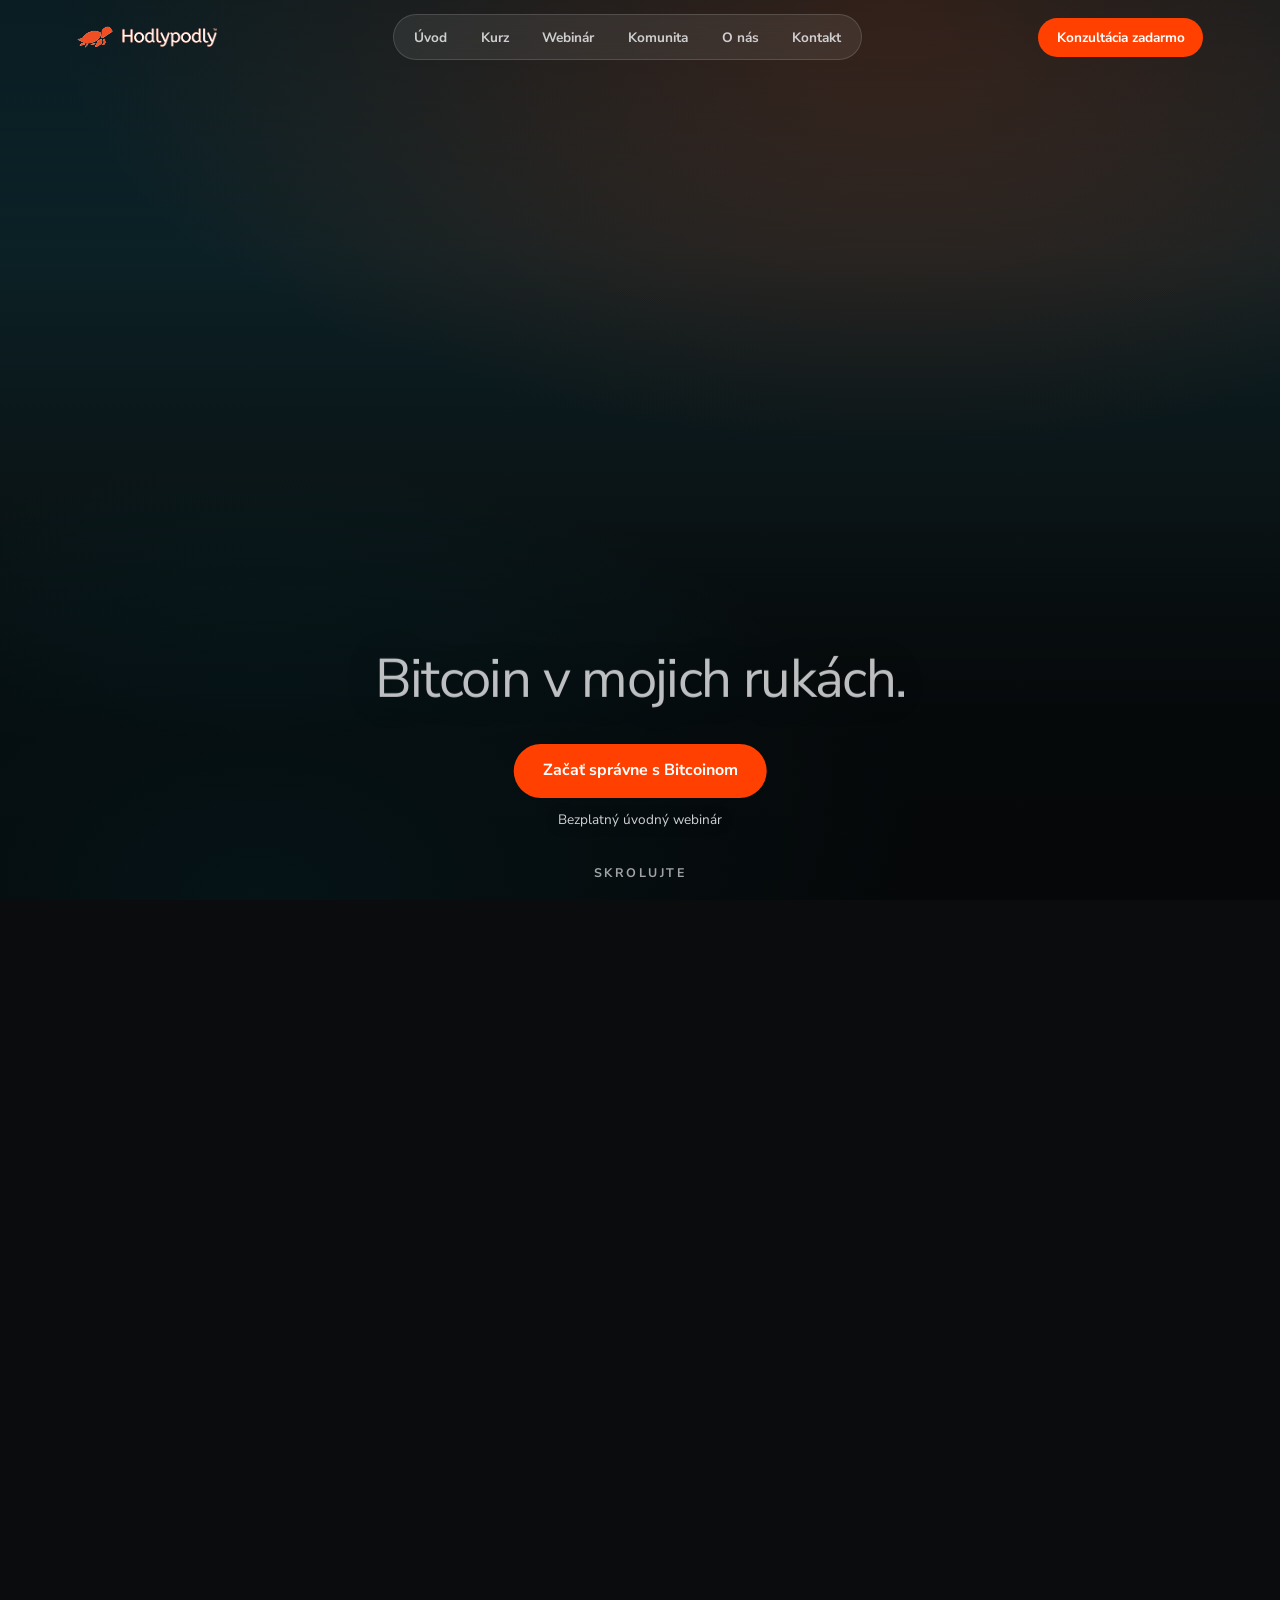
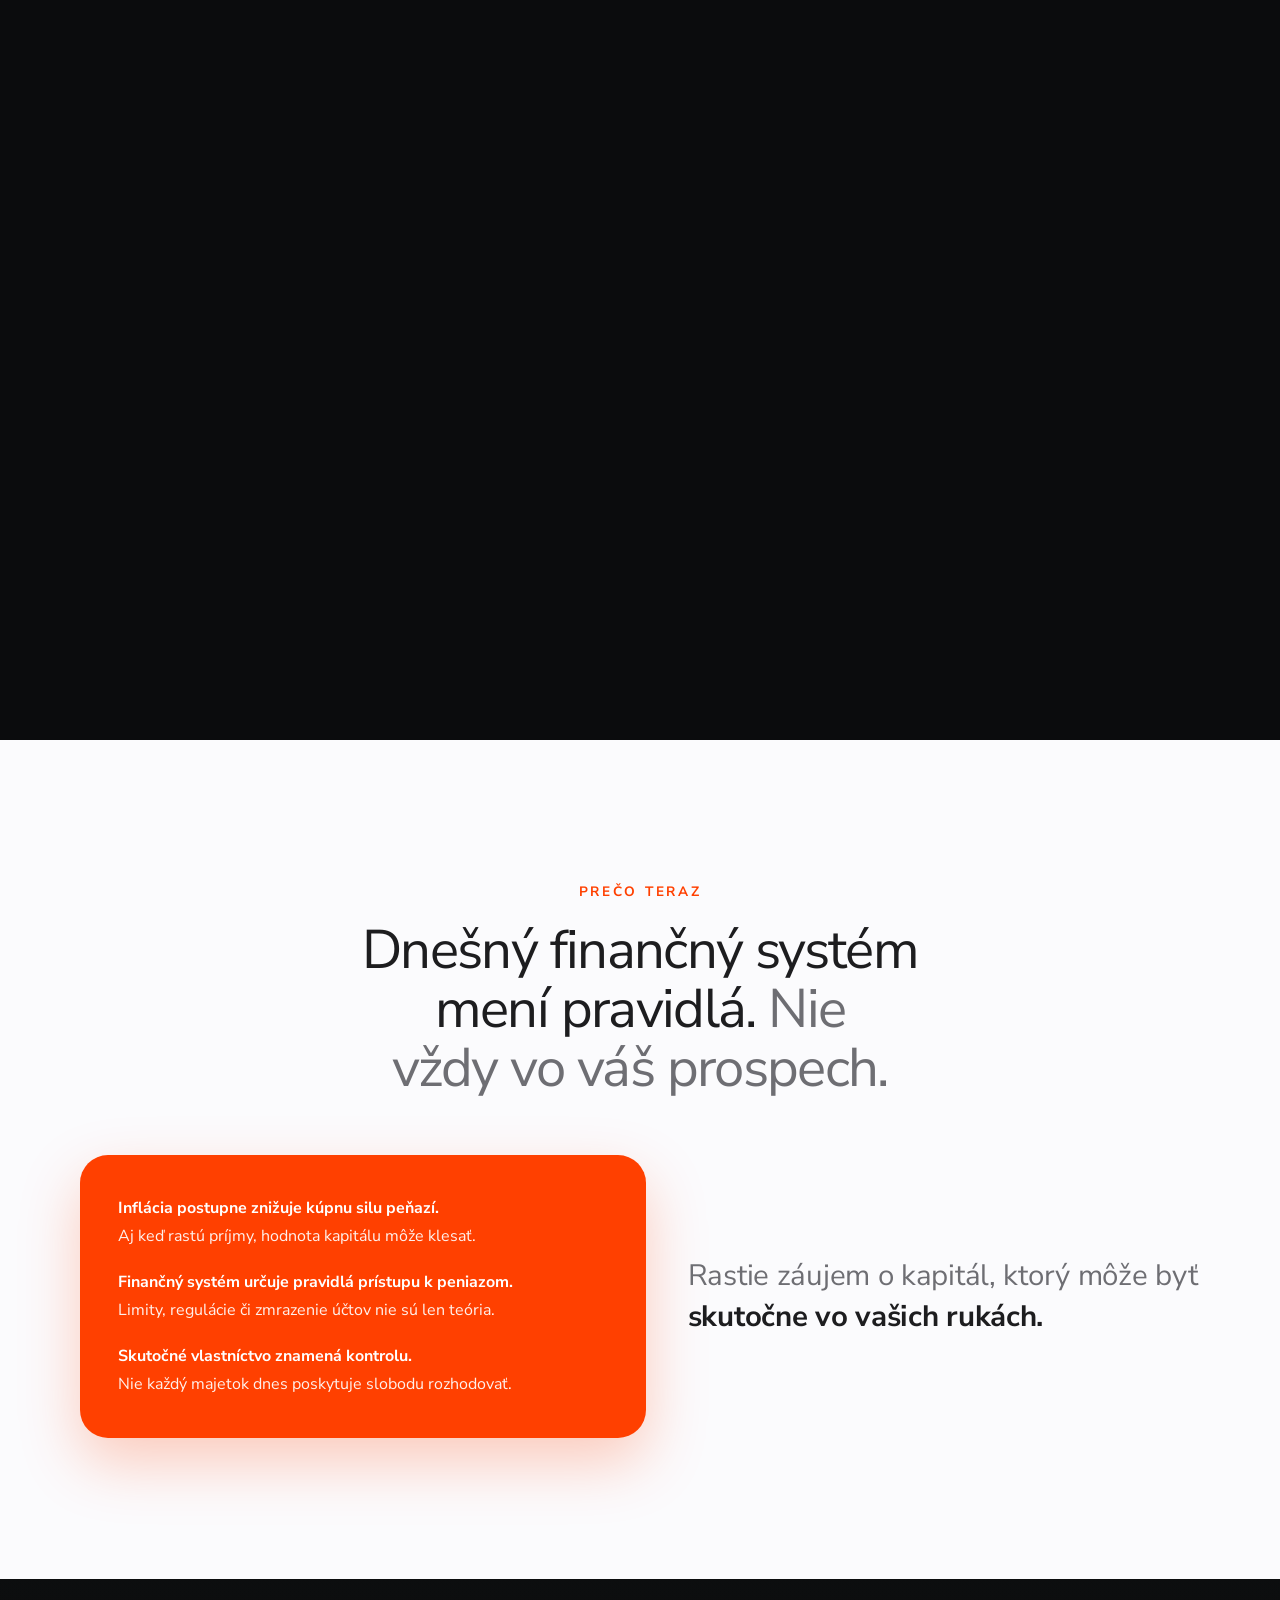
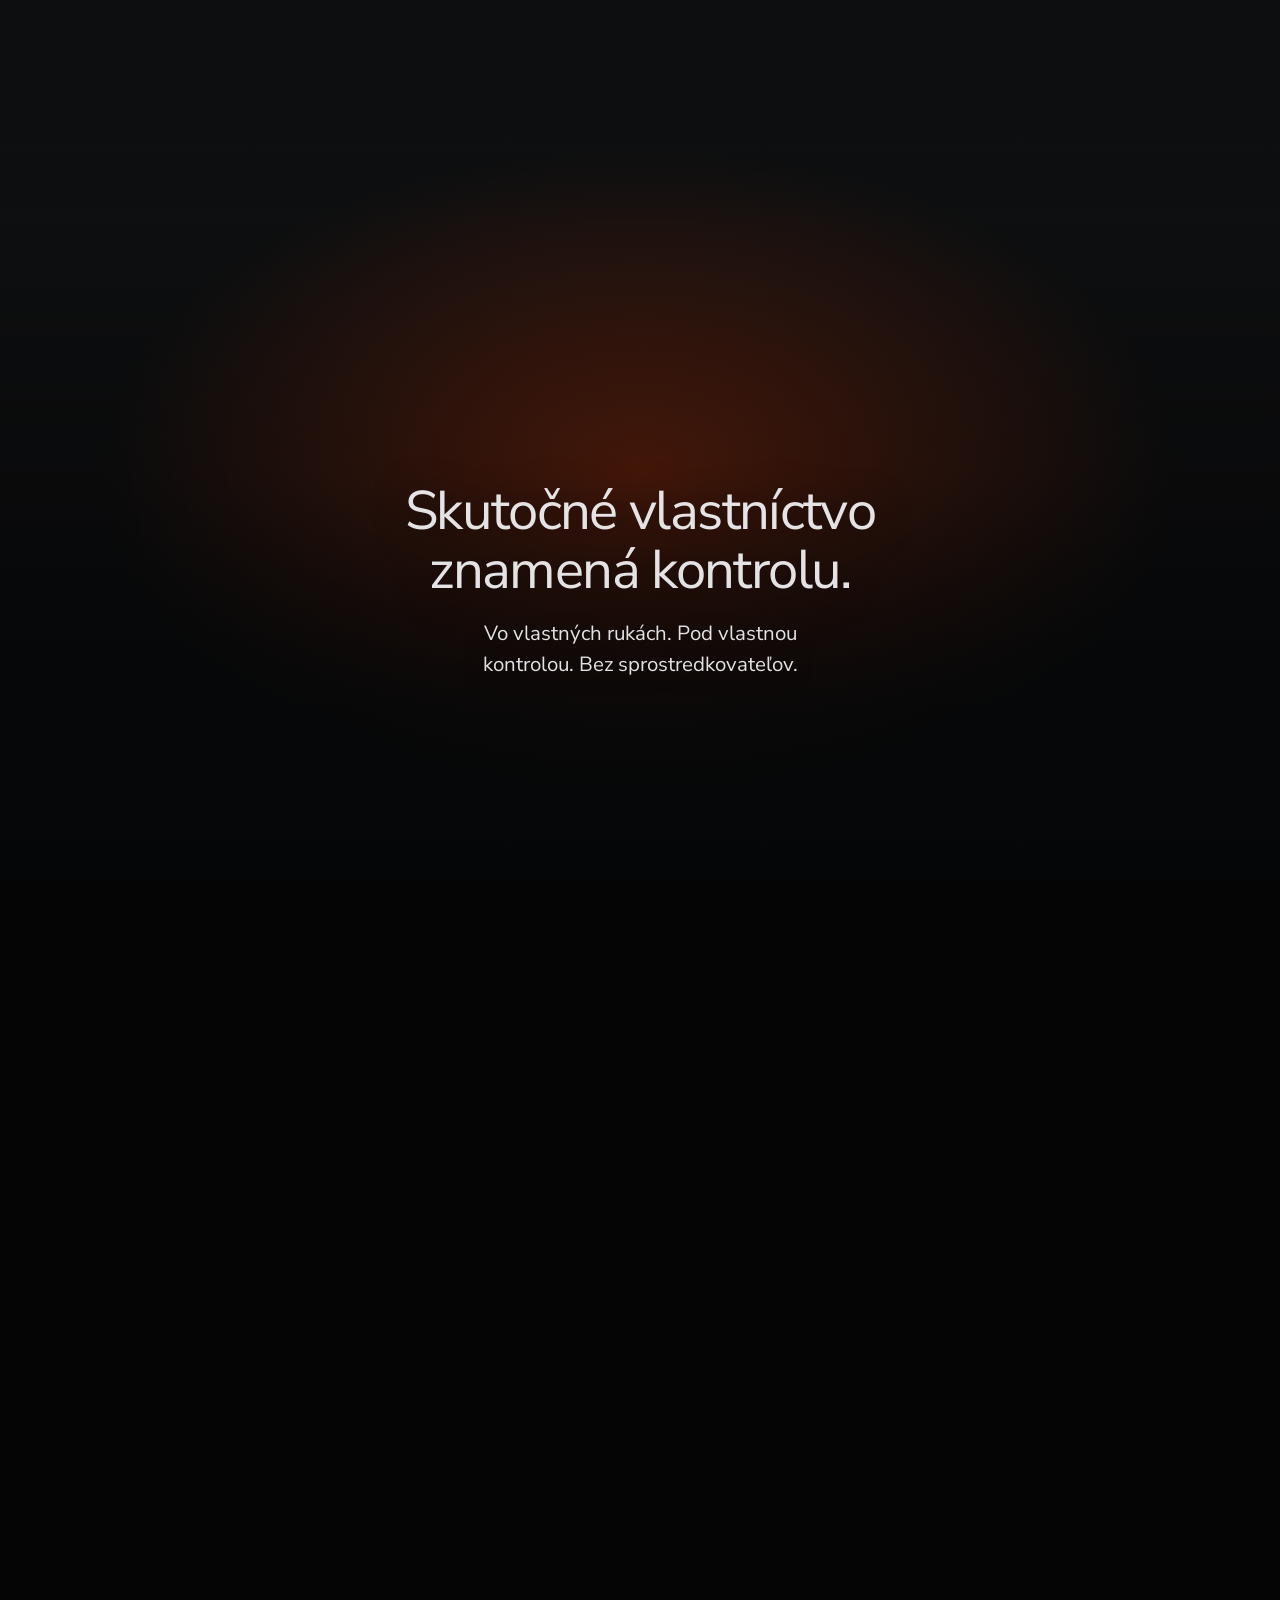
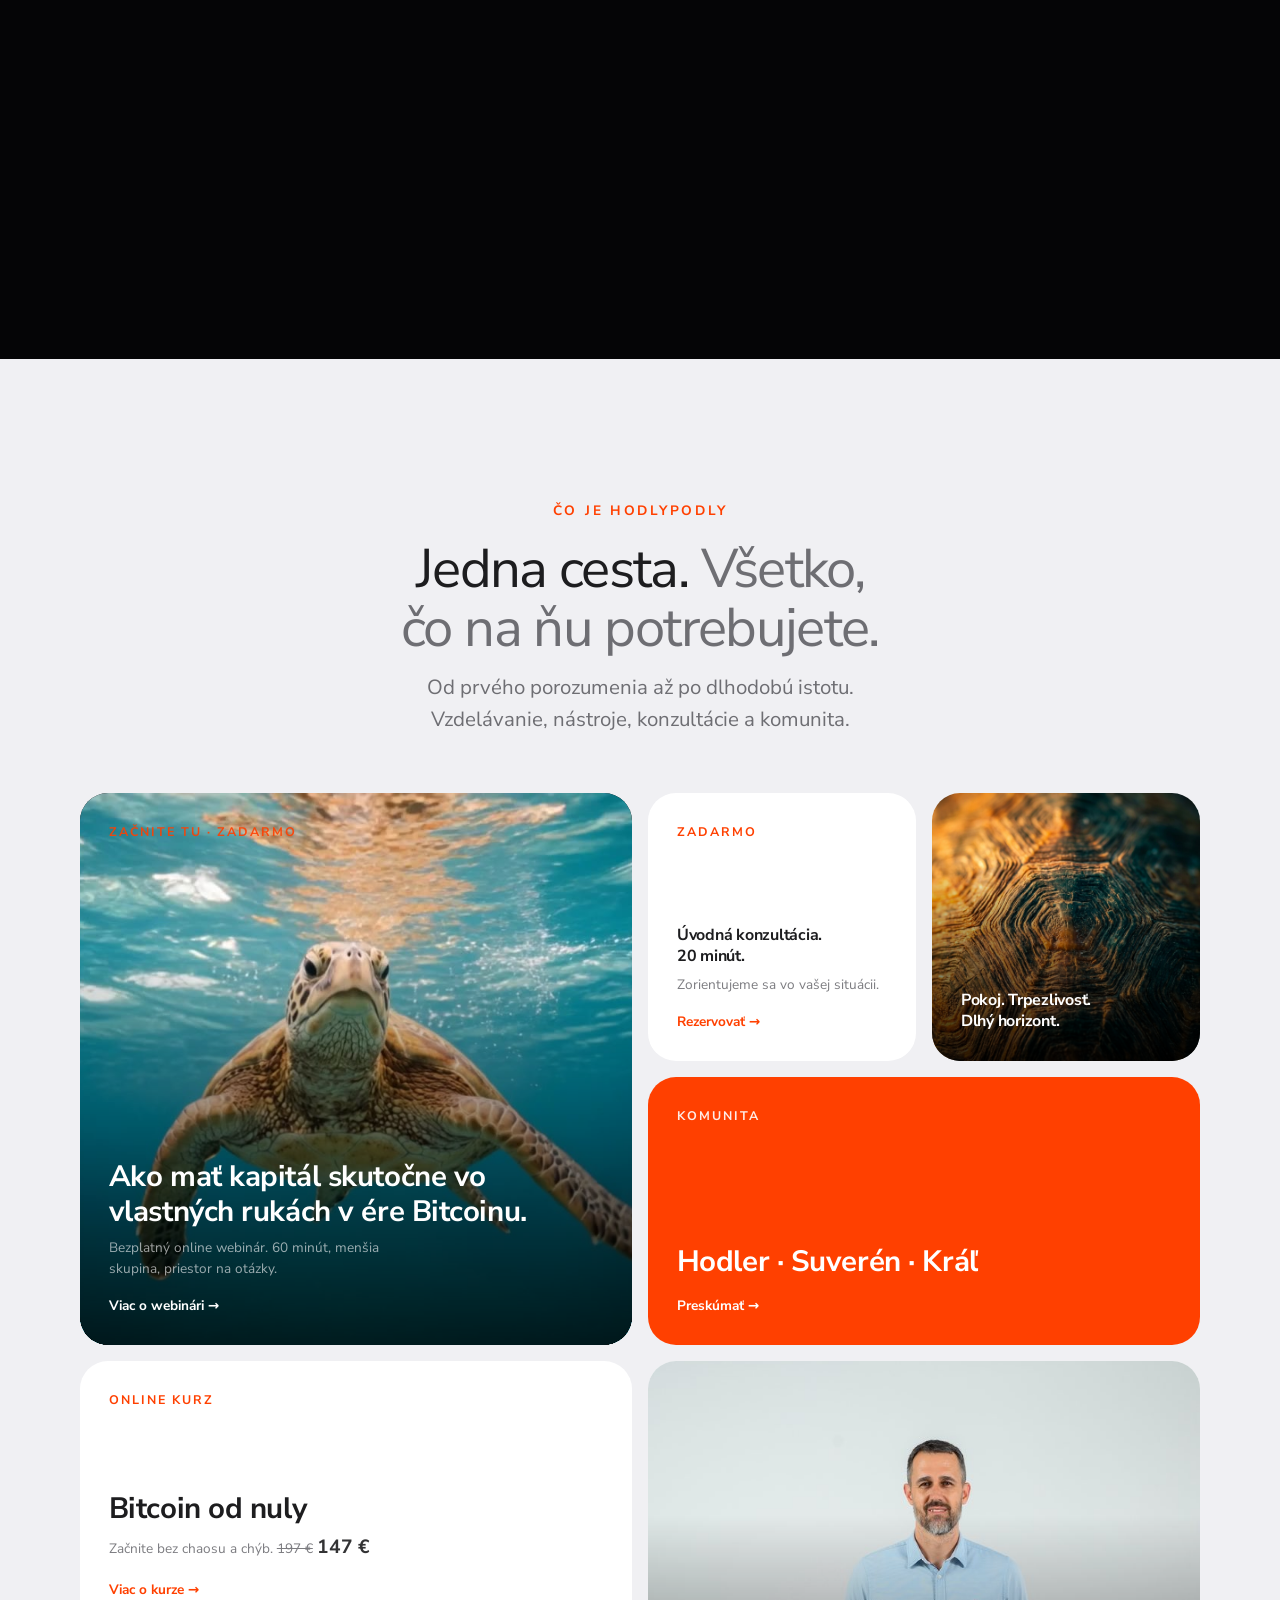
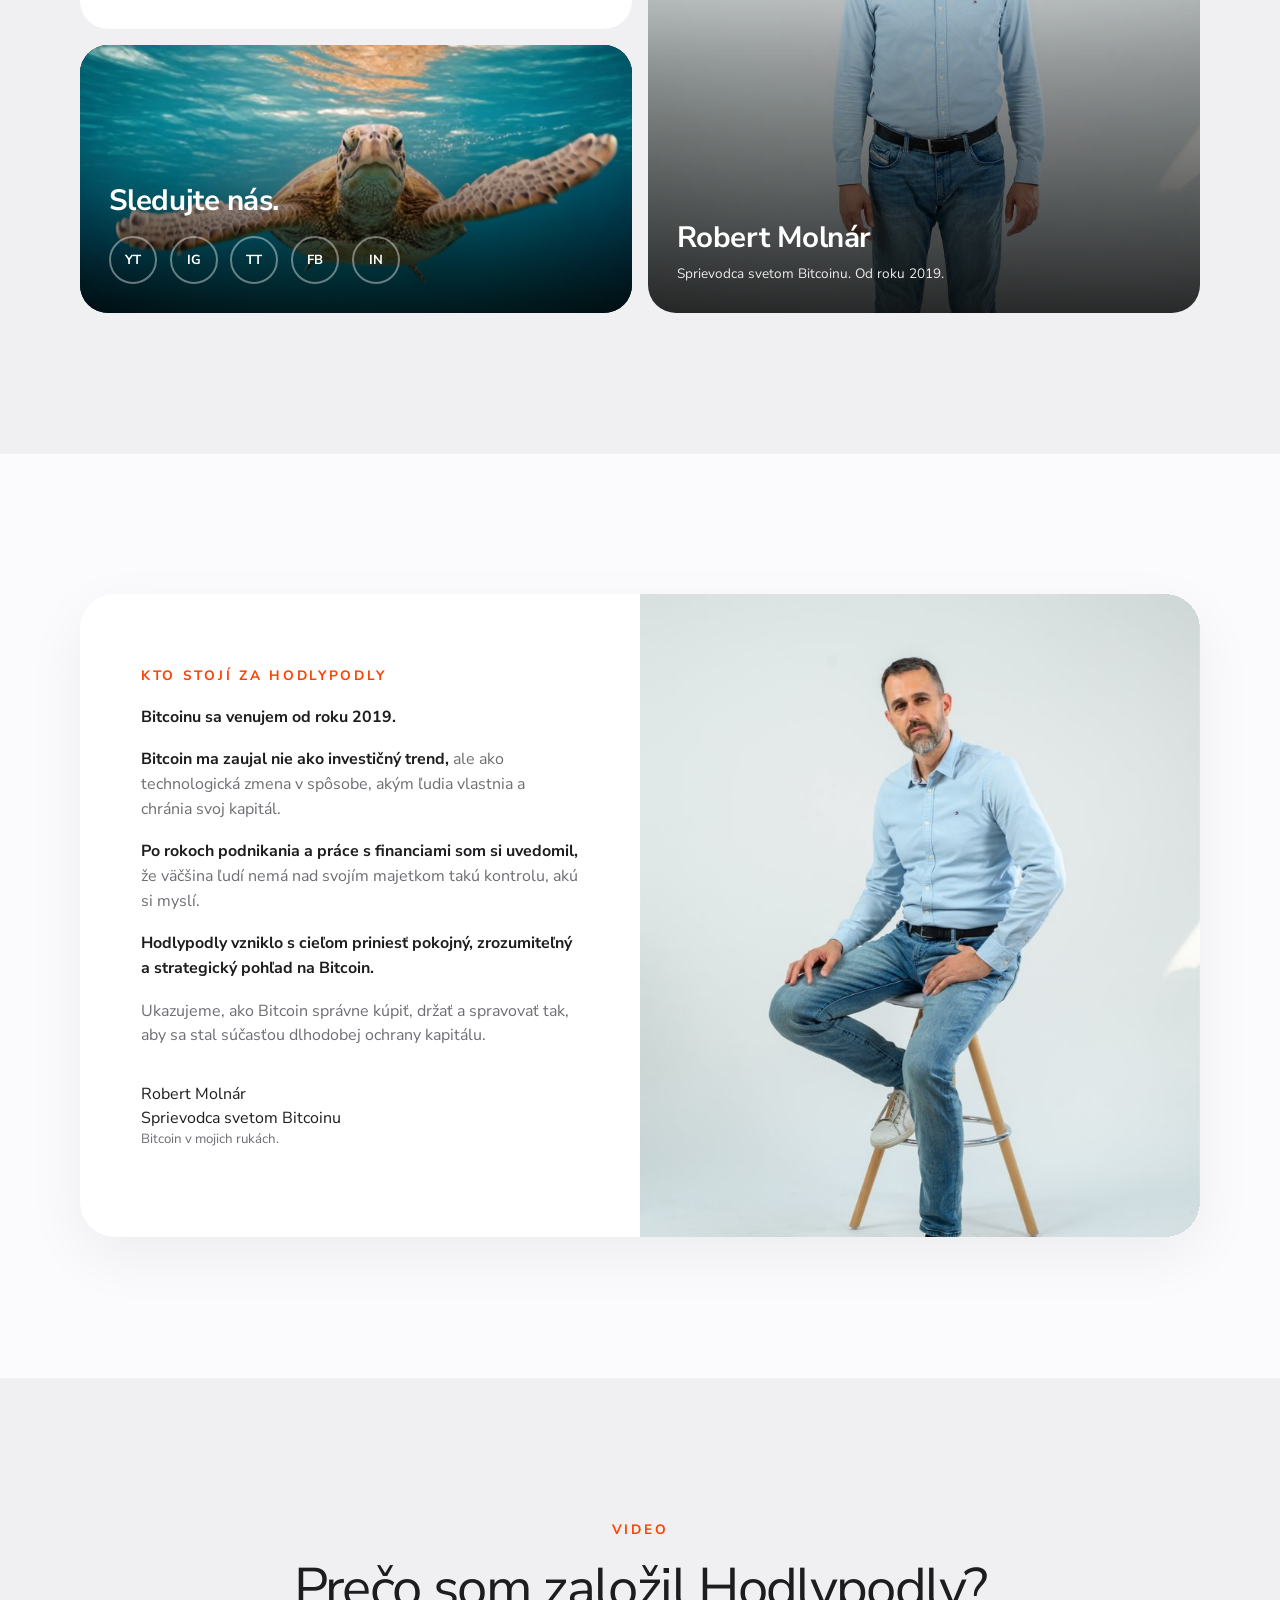
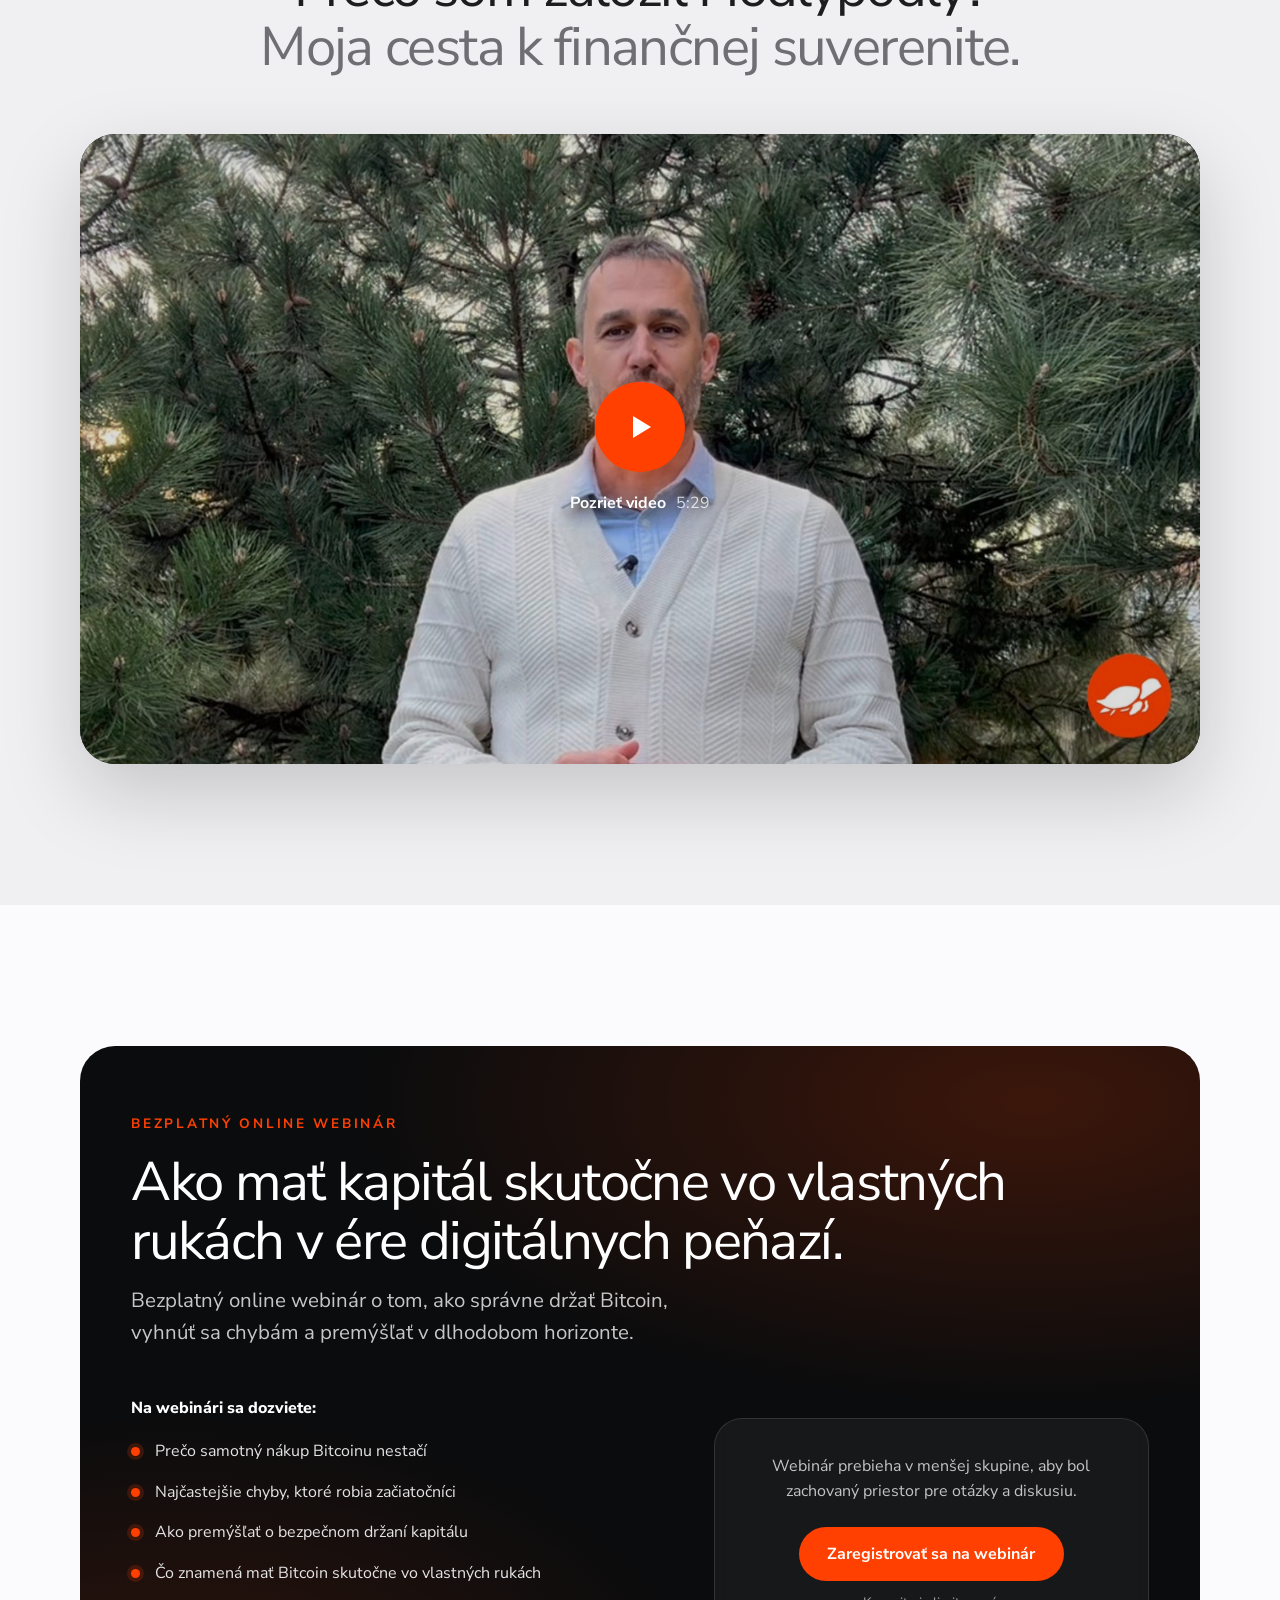
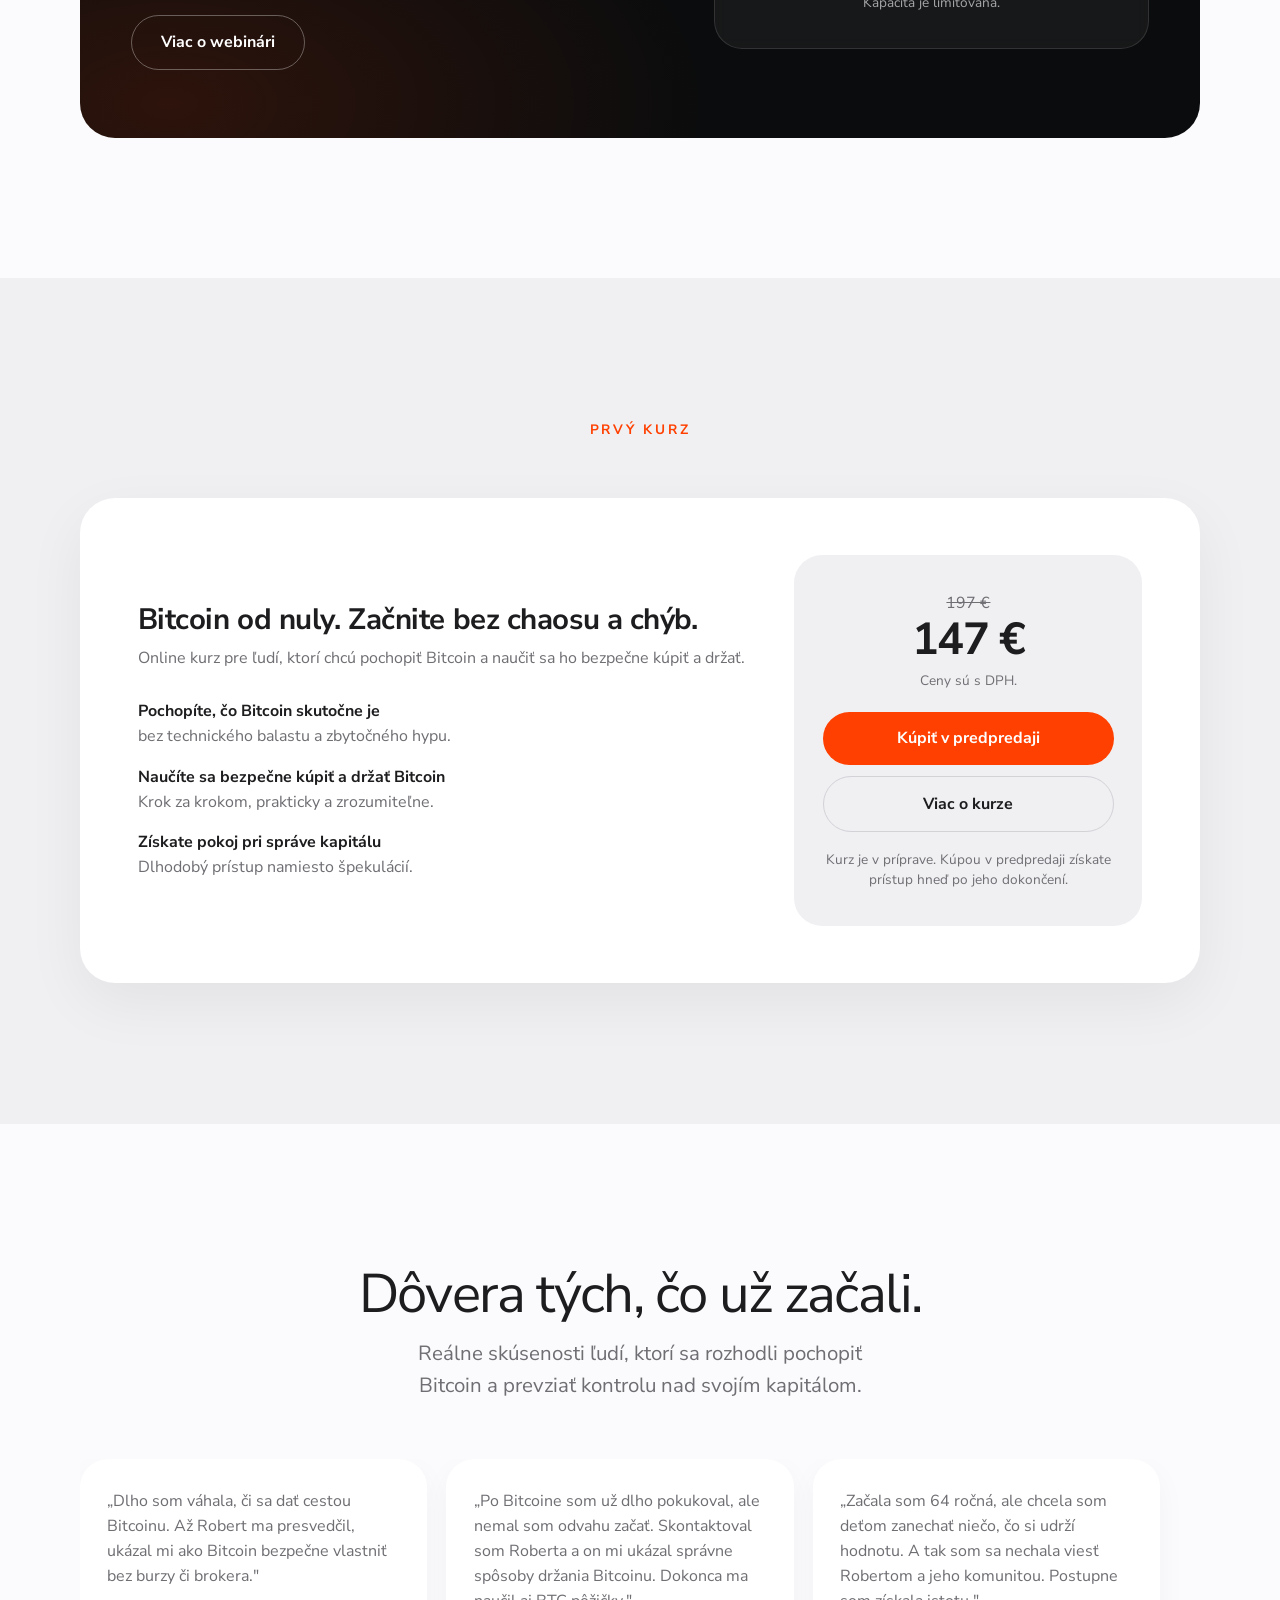
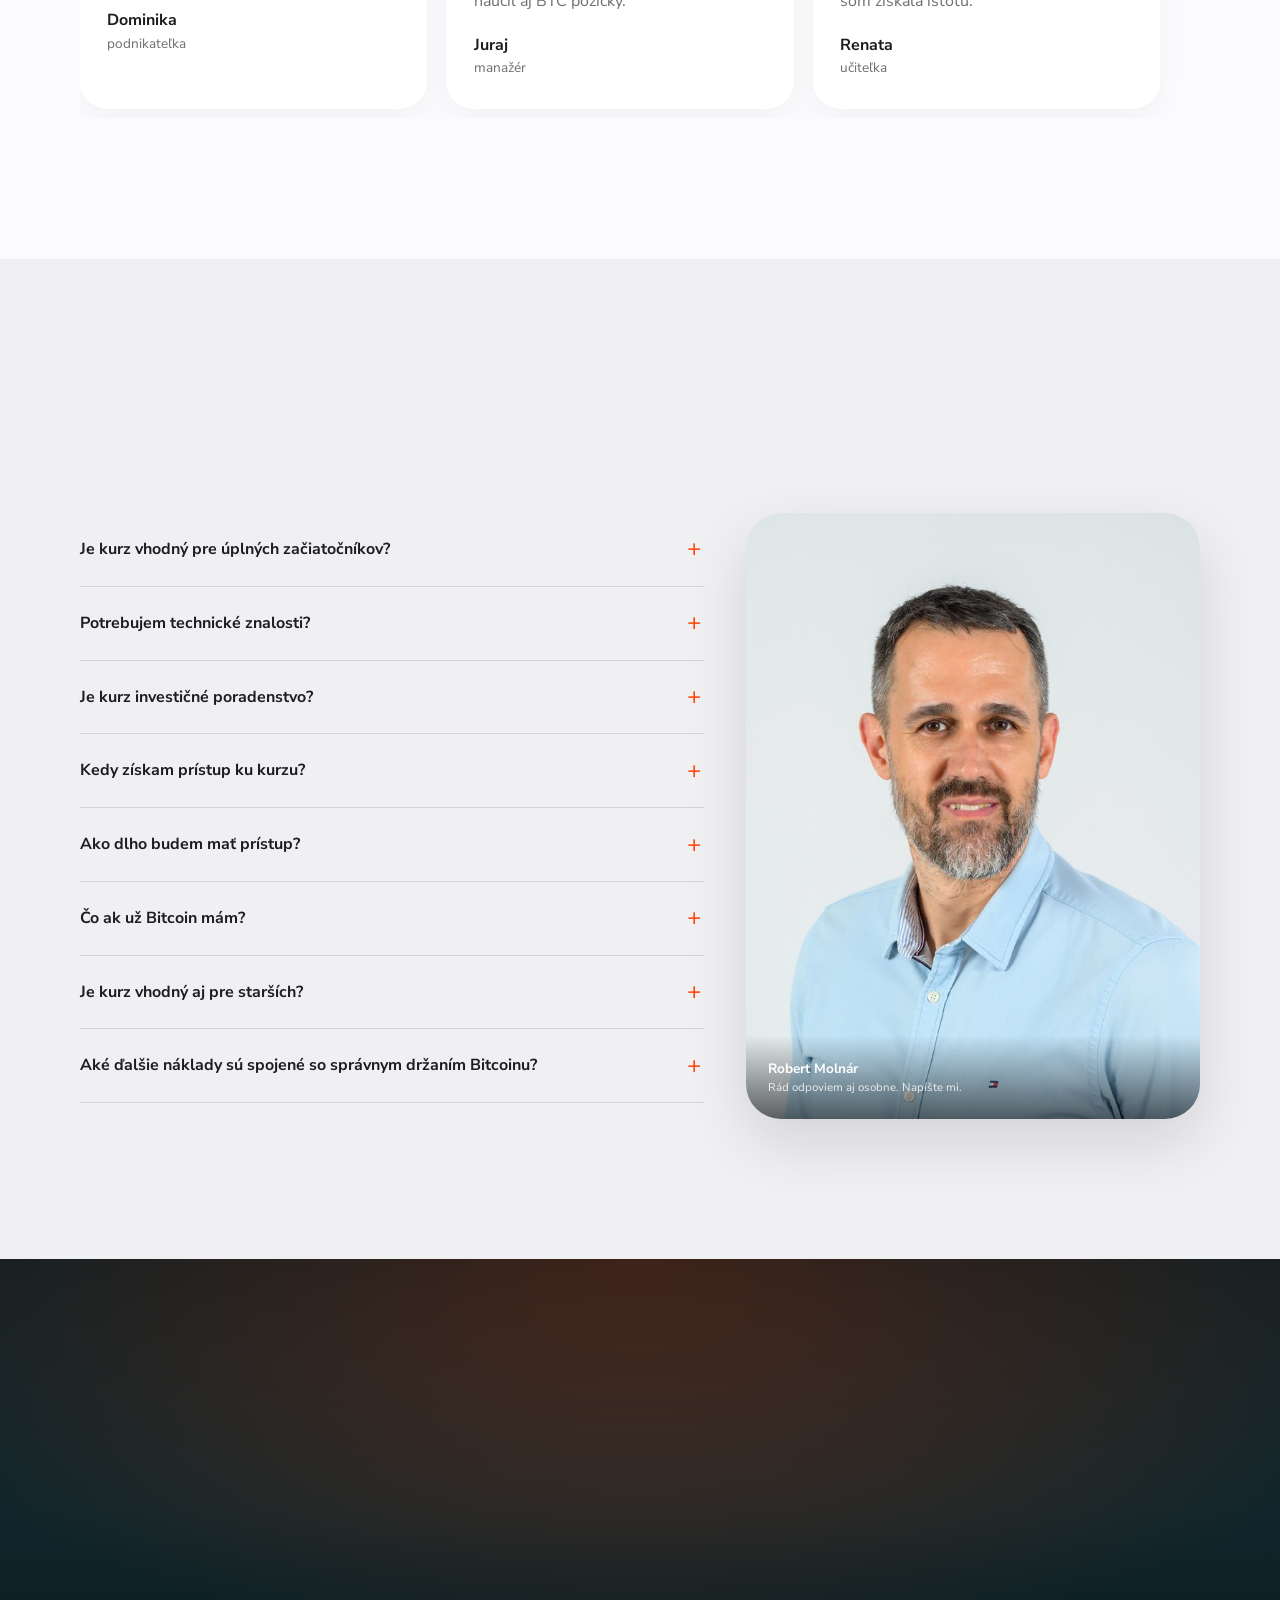
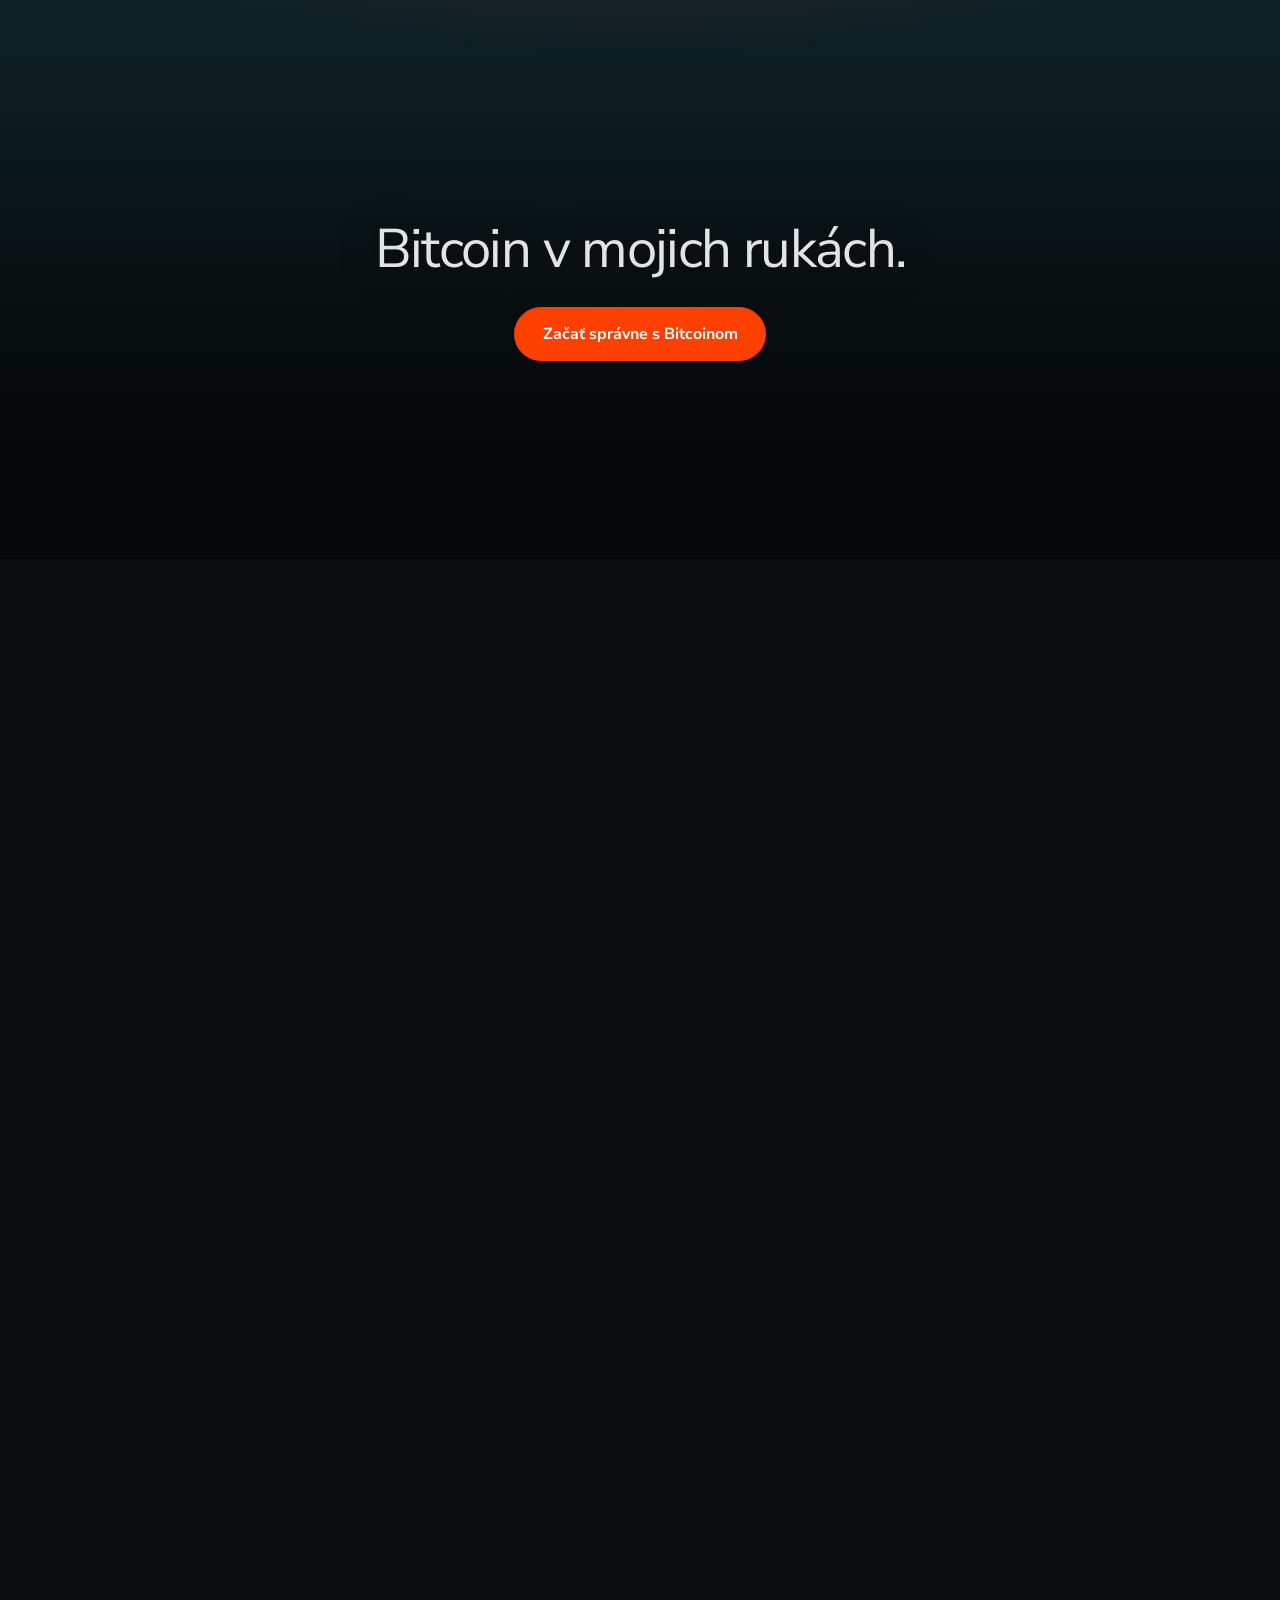
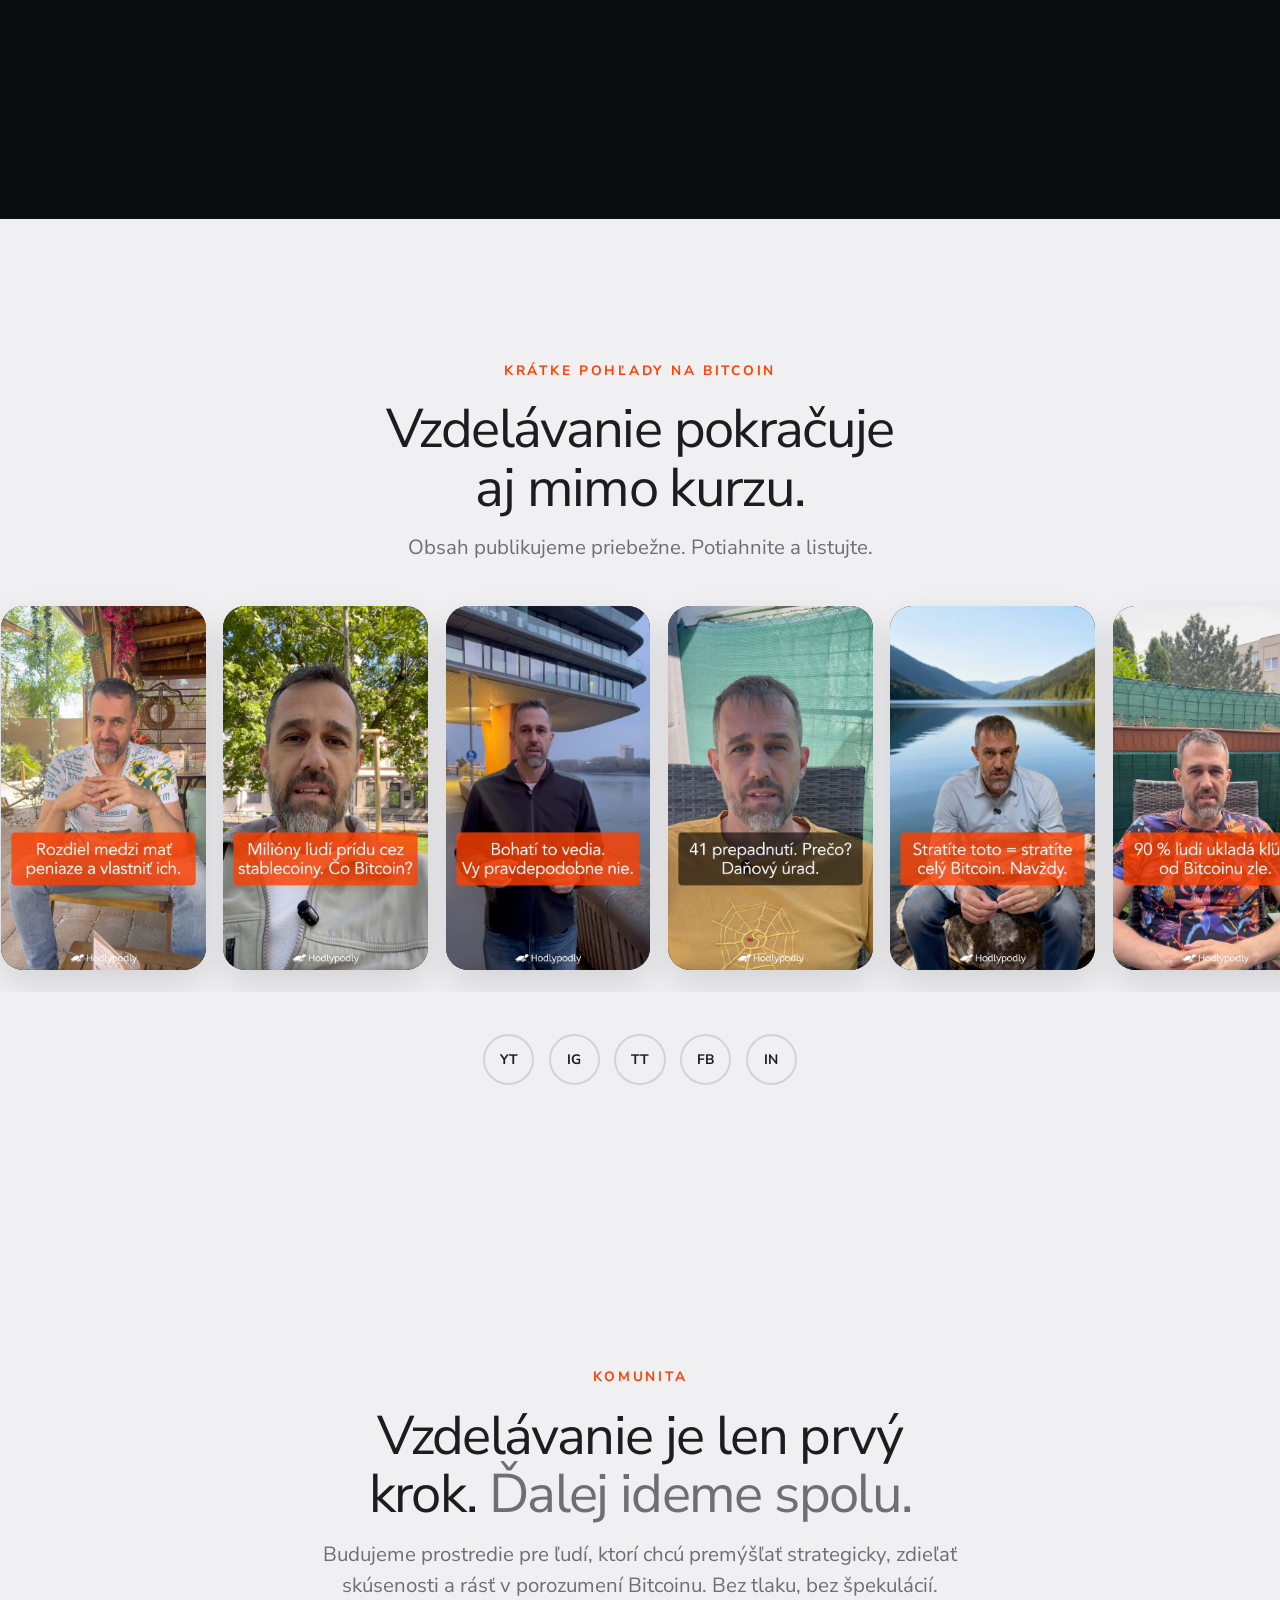
==== index.html @ 32b37405 "Pravne stranky: obchodne podmienky, ochrana osobnych udajov (GDPR), disclaimer - na zaklade Wisible " ====
<!DOCTYPE html>
<html lang="sk">
<head>
<meta charset="UTF-8">
<meta name="viewport" content="width=device-width, initial-scale=1.0, viewport-fit=cover">
<title>Hodlypodly — Bitcoin v mojich rukách</title>
<meta name="description" content="Porozumejte Bitcoinu a spravujte svoj kapitál s istotou. Súkromne. Bezpečne. Suverénne.">
<meta name="theme-color" content="#fbfbfd">
<link rel="icon" type="image/png" sizes="32x32" href="assets/favicon-32.png">
<link rel="icon" type="image/png" sizes="64x64" href="assets/favicon-64.png">
<link rel="apple-touch-icon" href="assets/apple-touch-icon.png">
<style>
/* critical: okamzity paint bez FOUC */
html{background:#fbfbfd}
body{margin:0;background:#fbfbfd;color:#1d1d1f;font-family:"Avenir Next","Avenir","Nunito Sans",-apple-system,"Helvetica Neue",system-ui,sans-serif}
a{color:inherit;text-decoration:none}
img,video{display:block;max-width:100%}
nav#nav{position:fixed;top:0;left:0;right:0;z-index:60}
.scrub{background:#0b0c0d;min-height:100vh}
</style>
<link rel="stylesheet" href="assets/style.css">
<link rel="preconnect" href="https://fonts.googleapis.com">
<link rel="preconnect" href="https://fonts.gstatic.com" crossorigin>
<link href="https://fonts.googleapis.com/css2?family=Nunito+Sans:wght@400;700&display=swap" rel="stylesheet">
</head>
<body>

<nav id="nav" class="on-dark">
  <a class="brand" href="#top">
    <span style="position:relative;display:inline-flex">
      <img class="turtle w" src="assets/turtle-white.png" alt="">
      <img class="turtle o" src="assets/turtle-orange.png" alt="">
    </span>
    <span style="position:relative;display:inline-flex">
      <img class="wordmark w" src="assets/wordmark-white.png" alt="Hodlypodly">
      <img class="wordmark o" src="assets/wordmark-orange.png" alt="">
    </span>
  </a>
  <div class="navlinks">
    <a href="#top">Úvod</a>
    <a href="kurz.html">Kurz</a>
    <a href="webinar.html">Webinár</a>
    <a href="#komunita">Komunita</a>
    <a href="#robert">O nás</a>
    <a href="kontakt.html">Kontakt</a>
  </div>
  <a class="nav-cta" href="#" data-modal-open="#consultBack">Konzultácia zadarmo</a>
  <button class="burger" aria-label="Menu" aria-expanded="false"><span></span><span></span><span></span></button>
</nav>
<div class="mobile-menu" id="mobileMenu">
    <a href="#top" data-mm>Úvod</a>
    <a href="kurz.html" data-mm>Kurz</a>
    <a href="webinar.html" data-mm>Webinár</a>
    <a href="#komunita" data-mm>Komunita</a>
    <a href="#robert" data-mm>O nás</a>
    <a href="kontakt.html" data-mm>Kontakt</a>
    <a class="mm-cta" href="#" data-modal-open="#consultBack" data-mm>Konzultácia zadarmo</a>
</div>

<!-- ======== SCRUB 1 · HERO ======== -->
<div class="scrub" id="top" data-scrub data-len="260" data-src="assets/hero-scrub-2.mp4">
  <div class="scrub-sticky">
    <div class="scrub-poster poster-hero"></div>
    <video class="v-clean" muted playsinline preload="none"></video>
    <div class="scrub-veil"></div>

    <div class="msg">
      <p class="big">Bitcoin v mojich rukách.</p>
    </div>
    <div class="msg">
      <p class="big">Súkromne. Bezpečne. Suverénne.</p>
    </div>
    <div class="msg">
      <p class="big big--sm">Porozumejte Bitcoinu<br>a spravujte svoj kapitál s istotou.</p>
    </div>

    <div class="hero-cta">
      <a class="btn" href="#" data-modal-open>Začať správne s Bitcoinom</a>
      <span class="btn-note">Bezplatný úvodný webinár</span>
    </div>
    <div class="scroll-hint">Skrolujte</div>
  </div>
</div>

<!-- ======== PROBLÉM ======== -->
<section class="sec">
  <div class="narrow center rv">
    <span class="eyebrow">Prečo teraz</span>
    <h2>Dnešný finančný systém mení pravidlá. <span class="thin">Nie vždy vo váš prospech.</span></h2>
  </div>
  <div class="narrow problem-grid">
    <div class="card-orange rv">
      <p><strong>Inflácia postupne znižuje kúpnu silu peňazí.</strong>
      <span>Aj keď rastú príjmy, hodnota kapitálu môže klesať.</span></p>
      <p><strong>Finančný systém určuje pravidlá prístupu k peniazom.</strong>
      <span>Limity, regulácie či zmrazenie účtov nie sú len teória.</span></p>
      <p><strong>Skutočné vlastníctvo znamená kontrolu.</strong>
      <span>Nie každý majetok dnes poskytuje slobodu rozhodovať.</span></p>
    </div>
    <p class="problem-side rv rv-d1">Rastie záujem o kapitál, ktorý môže byť <b>skutočne vo vašich rukách.</b></p>
  </div>
</section>

<!-- ======== SCRUB 2 · MINCA ======== -->
<div class="scrub" data-scrub data-len="220" data-src="assets/coin-scrub.mp4" style="background:#050506">
  <div class="scrub-sticky">
    <div class="scrub-poster poster-coin"></div>
    <video muted playsinline preload="none"></video>
    <div class="scrub-veil"></div>

    <div class="msg"><p class="big">Nákup Bitcoinu<br>je len začiatok.</p></div>
    <div class="msg"><p class="big">Rozhoduje spôsob,<br>akým ho <span class="accent">držíte</span>.</p></div>
    <div class="msg">
      <p class="big">Skutočné vlastníctvo<br>znamená kontrolu.</p>
      <p>Vo vlastných rukách. Pod vlastnou kontrolou. Bez sprostredkovateľov.</p>
    </div>
  </div>
</div>

<!-- ======== BENTO · EKOSYSTÉM ======== -->
<section class="sec sec--paper" id="ekosystem">
  <div class="narrow center rv">
    <span class="eyebrow">Čo je Hodlypodly</span>
    <h2>Jedna cesta. <span class="thin">Všetko, čo na ňu potrebujete.</span></h2>
    <p class="lead">Od prvého porozumenia až po dlhodobú istotu. Vzdelávanie, nástroje, konzultácie a komunita.</p>
  </div>

  <div class="narrow bento">
    <!-- riadok 1-2 -->
    <a class="tile dark img t-2x2 rv" href="webinar.html">
      <img src="assets/tile-webinar-2.jpg" alt="">
      <div class="shade"></div>
      <div class="tile-cap">
        <span class="teyebrow">Začnite tu · Zadarmo</span>
        <h3>Ako mať kapitál skutočne vo vlastných rukách v ére Bitcoinu.</h3>
        <p>Bezplatný online webinár. 60 minút, menšia skupina, priestor na otázky.</p>
        <span class="t-link" style="color:var(--vermilion)">Viac o webinári</span>
      </div>
    </a>

    <a class="tile plain rv rv-d1" href="#" data-modal-open="#consultBack">
      <div class="tile-cap">
        <span class="teyebrow">Zadarmo</span>
        <h3>Úvodná konzultácia. 20 minút.</h3>
        <p>Zorientujeme sa vo vašej situácii.</p>
        <span class="t-link" style="color:var(--vermilion)">Rezervovať</span>
      </div>
    </a>

    <a class="tile img rv rv-d2" href="#pohlady">
      <img src="assets/tile-shell.jpg" alt="">
      <div class="shade"></div>
      <div class="tile-cap"><h3>Pokoj. Trpezlivosť.<br>Dlhý horizont.</h3></div>
    </a>

    <a class="tile gradbg t-2x1 rv rv-d1" href="#komunita">
      <div class="tile-cap">
        <span class="teyebrow">Komunita</span>
        <h3>Hodler · Suverén · Kráľ</h3>
        <span class="t-link" style="color:#fff">Preskúmať</span>
      </div>
    </a>

    <!-- riadok 3-4 -->
    <a class="tile plain t-2x1 rv" href="kurz.html">
      <div class="tile-cap">
        <span class="teyebrow">Online kurz</span>
        <h3>Bitcoin od nuly</h3>
        <p>Začnite bez chaosu a chýb. <span style="text-decoration:line-through">197 €</span> <b style="font-weight:700;font-size:1.2rem;color:var(--ink)">147 €</b></p>
        <span class="t-link" style="color:var(--vermilion)">Viac o kurze</span>
      </div>
    </a>

    <a class="tile img t-2x2 rv rv-d1" href="#robert">
      <img src="assets/robert-stand.jpg" alt="Robert Molnár" style="object-position:center 12%">
      <div class="shade"></div>
      <div class="tile-cap"><h3>Robert Molnár</h3><p>Sprievodca svetom Bitcoinu. Od roku 2019.</p></div>
    </a>

    <div class="tile dark img t-2x1 rv rv-d2">
      <img src="assets/tile-socials-2.jpg" alt="">
      <div class="shade"></div>
      <div class="tile-cap">
        <h3>Sledujte nás.</h3>
        <div class="socials socials--big">
          <a href="https://www.youtube.com/@hodlypodly" target="_blank" rel="noopener" aria-label="YouTube">YT</a><a href="https://www.instagram.com/hodlypodly/" target="_blank" rel="noopener" aria-label="Instagram">IG</a>
          <a href="https://www.tiktok.com/@hodlypodly" target="_blank" rel="noopener" aria-label="TikTok">TT</a><a href="https://www.facebook.com/hodlypodly" target="_blank" rel="noopener" aria-label="Facebook">FB</a>
          <a href="https://www.linkedin.com/in/molnar-robert/" target="_blank" rel="noopener" aria-label="LinkedIn">IN</a>
        </div>
      </div>
    </div>
  </div>
</section>

<!-- ======== O ROBERTOVI ======== -->
<section class="sec" id="robert">
  <div class="narrow about rv">
    <div class="about-grid">
      <div class="about-text">
        <span class="eyebrow">Kto stojí za Hodlypodly</span>
        <p><strong>Bitcoinu sa venujem od roku 2019.</strong></p>
        <p><strong>Bitcoin ma zaujal nie ako investičný trend,</strong> ale ako technologická zmena v spôsobe, akým ľudia vlastnia a chránia svoj kapitál.</p>
        <p><strong>Po rokoch podnikania a práce s financiami som si uvedomil,</strong> že väčšina ľudí nemá nad svojím majetkom takú kontrolu, akú si myslí.</p>
        <p><strong>Hodlypodly vzniklo s cieľom priniesť pokojný, zrozumiteľný a strategický pohľad na Bitcoin.</strong></p>
        <p>Ukazujeme, ako Bitcoin správne kúpiť, držať a spravovať tak, aby sa stal súčasťou dlhodobej ochrany kapitálu.</p>
        <p class="about-sign">Robert Molnár<br>Sprievodca svetom Bitcoinu<br><small>Bitcoin v mojich rukách.</small></p>
      </div>
      <div class="about-photo">
        <img src="assets/robert-stool2.jpg" alt="Robert Molnár" loading="lazy" style="object-position:center 25%">
      </div>
    </div>
  </div>
</section>

<!-- ======== STORY VIDEO ======== -->
<section class="sec sec--paper">
  <div class="narrow center rv">
    <span class="eyebrow">Video</span>
    <h2>Prečo som založil Hodlypodly? <span class="thin">Moja cesta k finančnej suverenite.</span></h2>
  </div>
  <div class="narrow story-frame rv rv-d1" data-vimeo="1194654522" role="button" tabindex="0" aria-label="Prehrať video: Prečo som založil Hodlypodly">
    <img src="assets/story-poster.jpg" alt="" loading="lazy">
    <div class="story-play">
      <span class="play-btn" aria-hidden="true"></span>
      <span class="play-label">Pozrieť video <em>5:29</em></span>
    </div>
  </div>
</section>

<!-- ======== WEBINÁR ======== -->
<section class="sec" id="webinar">
  <div class="narrow darkcard rv">
    <div class="darkcard-in">
      <span class="eyebrow">Bezplatný online webinár</span>
      <h2 style="max-width:none">Ako mať kapitál skutočne vo vlastných rukách v ére digitálnych peňazí.</h2>
      <p class="lead" style="margin:0">Bezplatný online webinár o tom, ako správne držať Bitcoin, vyhnúť sa chybám a premýšľať v dlhodobom horizonte.</p>
      <div class="web-grid">
        <div>
          <h4 style="font-weight:800;margin-bottom:1.1em">Na webinári sa dozviete:</h4>
          <ul class="web-list">
            <li>Prečo samotný nákup Bitcoinu nestačí</li>
            <li>Najčastejšie chyby, ktoré robia začiatočníci</li>
            <li>Ako premýšľať o bezpečnom držaní kapitálu</li>
            <li>Čo znamená mať Bitcoin skutočne vo vlastných rukách</li>
          </ul>
          <a class="btn btn-ghost" href="webinar.html" style="margin-top:1.8rem">Viac o webinári</a>
        </div>
        <div class="web-cta">
          <p>Webinár prebieha v menšej skupine, aby bol zachovaný priestor pre otázky a diskusiu.</p>
          <a class="btn" href="#" data-modal-open>Zaregistrovať sa na webinár</a>
          <span class="btn-note">Kapacita je limitovaná.</span>
        </div>
      </div>
    </div>
  </div>
</section>

<!-- ======== KURZ ======== -->
<section class="sec sec--paper" id="kurz">
  <div class="narrow center rv"><span class="eyebrow">Prvý kurz</span></div>
  <div class="narrow course-card rv">
    <div>
      <h3>Bitcoin od nuly. Začnite bez chaosu a chýb.</h3>
      <p class="sub">Online kurz pre ľudí, ktorí chcú pochopiť Bitcoin a naučiť sa ho bezpečne kúpiť a držať.</p>
      <div class="course-points">
        <p><strong>Pochopíte, čo Bitcoin skutočne je</strong><span>bez technického balastu a zbytočného hypu.</span></p>
        <p><strong>Naučíte sa bezpečne kúpiť a držať Bitcoin</strong><span>Krok za krokom, prakticky a zrozumiteľne.</span></p>
        <p><strong>Získate pokoj pri správe kapitálu</strong><span>Dlhodobý prístup namiesto špekulácií.</span></p>
      </div>
    </div>
    <div class="price-box">
      <span class="price-old">197 €</span>
      <div class="price-now">147 €</div>
      <p class="price-dph">Ceny sú s DPH.</p>
      <a class="btn" href="#" data-modal-open="#orderBack" style="width:100%;justify-content:center">Kúpiť v predpredaji</a>
      <a class="btn btn-ghost" href="kurz.html" style="width:100%;justify-content:center;margin-top:.7rem">Viac o kurze</a>
      <p class="price-note">Kurz je v príprave. Kúpou v predpredaji získate prístup hneď po jeho dokončení.</p>
    </div>
  </div>
</section>

<!-- ======== TESTIMONIALS ======== -->
<section class="sec">
  <div class="narrow center rv">
    <h2>Dôvera tých, čo už začali.</h2>
    <p class="lead">Reálne skúsenosti ľudí, ktorí sa rozhodli pochopiť Bitcoin a prevziať kontrolu nad svojím kapitálom.</p>
  </div>
  <div class="narrow testi-grid">
    <div class="testi rv"><p>„Dlho som váhala, či sa dať cestou Bitcoinu. Až Robert ma presvedčil, ukázal mi ako Bitcoin bezpečne vlastniť bez burzy či brokera."</p><strong>Dominika<small>podnikateľka</small></strong></div>
    <div class="testi rv rv-d1"><p>„Po Bitcoine som už dlho pokukoval, ale nemal som odvahu začať. Skontaktoval som Roberta a on mi ukázal správne spôsoby držania Bitcoinu. Dokonca ma naučil aj BTC pôžičky."</p><strong>Juraj<small>manažér</small></strong></div>
    <div class="testi rv rv-d2"><p>„Začala som 64 ročná, ale chcela som deťom zanechať niečo, čo si udrží hodnotu. A tak som sa nechala viesť Robertom a jeho komunitou. Postupne som získala istotu."</p><strong>Renata<small>učiteľka</small></strong></div>
  </div>
</section>

<!-- ======== FAQ ======== -->
<section class="sec sec--paper">
  <div class="narrow center rv"><h2>Otázky pred prvým krokom.</h2></div>
  <div class="faq-grid">
    <div class="faq rv">
    <details><summary>Je kurz vhodný pre úplných začiatočníkov?</summary><p class="a">Áno. Kurz je navrhnutý pre ľudí, ktorí s Bitcoinom ešte nemajú skúsenosť alebo si nie sú istí, či postupujú správne.</p></details>
    <details><summary>Potrebujem technické znalosti?</summary><p class="a">Nie. Všetko je vysvetlené zrozumiteľne a prakticky.</p></details>
    <details><summary>Je kurz investičné poradenstvo?</summary><p class="a">Nie. Kurz je zameraný na vzdelávanie a pochopenie práce s Bitcoinom, nie na poskytovanie investičných odporúčaní.</p></details>
    <details><summary>Kedy získam prístup ku kurzu?</summary><p class="a">Prístup získate po sprístupnení prvej edície kurzu. Presný dátum je uvedený na stránke kurzu.</p></details>
    <details><summary>Ako dlho budem mať prístup?</summary><p class="a">Kurz je dostupný dlhodobo bez časového obmedzenia.</p></details>
    <details><summary>Čo ak už Bitcoin mám?</summary><p class="a">Ak držíte Bitcoin na burze alebo prostredníctvom finančných služieb napr. banky, vysvetlíme si postupy, ktoré umožňujú bezpečnejšie a samostatné vlastníctvo.</p></details>
    <details><summary>Je kurz vhodný aj pre starších?</summary><p class="a">Áno. Kurz je navrhnutý tak, aby bol zrozumiteľný bez ohľadu na vek či technické skúsenosti.</p></details>
    <details><summary>Aké ďalšie náklady sú spojené so správnym držaním Bitcoinu?</summary><p class="a">Na bezpečné držanie Bitcoinu je vhodné používať hardvérovú peňaženku. V kurze si vysvetlíme princípy výberu vhodného riešenia aj jeho praktické používanie. Okrem toho je potrebná samotná investícia do Bitcoinu, ktorej výšku si každý účastník určuje individuálne.</p></details>
  </div>
    <div class="faq-photo rv rv-d1">
      <img src="assets/robert-portret.jpg" alt="Robert Molnár" style="object-position:center 20%">
      <div class="fcap">Robert Molnár<small>Rád odpoviem aj osobne. Napíšte mi.</small></div>
    </div>
  </div>
  </section>

<!-- ======== SCRUB 3 · MANIFEST ======== -->
<div class="scrub" data-scrub data-len="240" data-src="assets/ascent-scrub-2.mp4">
  <div class="scrub-sticky">
    <div class="scrub-poster poster-ascent"></div>
    <video muted playsinline preload="none"></video>
    <div class="scrub-veil"></div>

    <div class="msg">
      <img src="assets/turtle-white.png" alt="" style="height:38px;margin-bottom:1.6rem">
      <p class="big">Bitcoin nie je len investícia.</p>
    </div>
    <div class="msg">
      <p class="big">Je to zmena spôsobu<br>vlastníctva kapitálu.</p>
      <p>S dôrazom na dlhodobé vlastníctvo, kontrolu, súkromie a istotu.</p>
    </div>
    <div class="msg">
      <p class="big big--sm" style="white-space:nowrap">Bitcoin v mojich rukách.</p>
      <a class="btn" href="#" data-modal-open style="margin-top:1.8rem">Začať správne s Bitcoinom</a>
    </div>
  </div>
</div>

<!-- ======== KRÁTKE POHĽADY · voľný scroll ======== -->
<section class="sec sec--paper" id="pohlady" style="padding-left:0;padding-right:0">
  <div class="center rv" style="padding:0 var(--pad)">
    <span class="eyebrow">Krátke pohľady na Bitcoin</span>
    <h2>Vzdelávanie pokračuje aj mimo kurzu.</h2>
    <p class="lead">Obsah publikujeme priebežne. Potiahnite a listujte.</p>
  </div>
  <div class="hrail-free rv rv-d1">
      <a class="hcard" href="https://www.youtube.com/shorts/uxE1gxn1gxc" target="_blank" rel="noopener"><img src="assets/short-01.jpg" alt="" loading="lazy"></a>
      <a class="hcard" href="https://www.youtube.com/shorts/oda9ikwANWE" target="_blank" rel="noopener"><img src="assets/short-02.jpg" alt="" loading="lazy"></a>
      <a class="hcard" href="https://www.youtube.com/shorts/veX3KVAsSmE" target="_blank" rel="noopener"><img src="assets/short-03.jpg" alt="" loading="lazy"></a>
      <a class="hcard" href="https://www.youtube.com/shorts/RoX42kgdyBY" target="_blank" rel="noopener"><img src="assets/short-04.jpg" alt="" loading="lazy"></a>
      <a class="hcard" href="https://www.youtube.com/shorts/EAsjoAos5-k" target="_blank" rel="noopener"><img src="assets/short-05.jpg" alt="" loading="lazy"></a>
      <a class="hcard" href="https://www.youtube.com/shorts/CY6QSIWKs5Q" target="_blank" rel="noopener"><img src="assets/short-06.jpg" alt="" loading="lazy"></a>
      <a class="hcard" href="https://www.youtube.com/shorts/GIBiTgw_JSU" target="_blank" rel="noopener"><img src="assets/short-07.jpg" alt="" loading="lazy"></a>
      <a class="hcard" href="https://www.youtube.com/shorts/B86l-FvVMhk" target="_blank" rel="noopener"><img src="assets/short-08.jpg" alt="" loading="lazy"></a>
      <a class="hcard" href="https://www.youtube.com/shorts/e2OBuqo3jBQ" target="_blank" rel="noopener"><img src="assets/short-09.jpg" alt="" loading="lazy"></a>
      <a class="hcard" href="https://www.youtube.com/shorts/nlFJ_atTXqY" target="_blank" rel="noopener"><img src="assets/short-10.jpg" alt="" loading="lazy"></a>
      <a class="hcard" href="https://www.youtube.com/shorts/5ENThZDgMpQ" target="_blank" rel="noopener"><img src="assets/short-11.jpg" alt="" loading="lazy"></a>
      <a class="hcard" href="https://www.youtube.com/shorts/YHFddAq3dV8" target="_blank" rel="noopener"><img src="assets/short-12.jpg" alt="" loading="lazy"></a>
      <a class="hcard" href="https://www.youtube.com/shorts/AM--qYwealE" target="_blank" rel="noopener"><img src="assets/short-13.jpg" alt="" loading="lazy"></a>
      <a class="hcard" href="https://www.youtube.com/shorts/VKTMJZmmNvI" target="_blank" rel="noopener"><img src="assets/short-14.jpg" alt="" loading="lazy"></a>
  </div>
  <div class="center rv rv-d1" style="padding:0 var(--pad);margin-top:2.6rem">
    <div class="socials socials--row">
      <a href="https://www.youtube.com/@hodlypodly" target="_blank" rel="noopener" aria-label="YouTube">YT</a><a href="https://www.instagram.com/hodlypodly/" target="_blank" rel="noopener" aria-label="Instagram">IG</a>
      <a href="https://www.tiktok.com/@hodlypodly" target="_blank" rel="noopener" aria-label="TikTok">TT</a><a href="https://www.facebook.com/hodlypodly" target="_blank" rel="noopener" aria-label="Facebook">FB</a>
      <a href="https://www.linkedin.com/in/molnar-robert/" target="_blank" rel="noopener" aria-label="LinkedIn">IN</a>
    </div>
  </div>
</section>

<!-- ======== KOMUNITA ======== -->
<section class="sec sec--paper" id="komunita">
  <div class="narrow center rv">
    <span class="eyebrow">Komunita</span>
    <h2>Vzdelávanie je len prvý krok. <span class="thin">Ďalej ideme spolu.</span></h2>
    <p class="lead">Budujeme prostredie pre ľudí, ktorí chcú premýšľať strategicky, zdieľať skúsenosti a rásť v porozumení Bitcoinu. Bez tlaku, bez špekulácií.</p>
  </div>

  <div class="narrow tiers">
    <div class="tier rv">
      <span class="tier-name">Hodler</span>
      <p class="tier-desc">Vstupná úroveň pre tých, ktorí začínajú a chcú zostať v obraze.</p>
      <span class="tier-soon">Pripravujeme</span>
    </div>

    <div class="tier tier--active rv rv-d1">
      <span class="tier-badge">Otvorená úroveň</span>
      <span class="tier-name">Suverén</span>
      <p class="tier-desc">Pre ľudí, ktorí Bitcoin držia samostatne a chcú rásť v komunite s prístupom k Robertovi.</p>
      <a class="btn" href="#" data-modal-open="#contactBack">Požiadať o registráciu</a>
      <span class="btn-note">Prvé dva mesiace zadarmo.</span>
    </div>

    <div class="tier rv rv-d2">
      <span class="tier-name">Kráľ</span>
      <p class="tier-desc">Najvyššia úroveň s individuálnym prístupom a konzultáciami.</p>
      <span class="tier-soon">Pripravujeme</span>
    </div>
  </div>

  <div class="narrow community-grid" style="margin-top:3.6rem">
    <div class="rv">
      <h3 style="font-size:var(--fs-pull);font-weight:400;letter-spacing:-.015em">Komunita beží na Signale.</h3>
      <p class="lead" style="margin-top:.8rem">Súkromne a nezávisle. Bez sledovania, bez algoritmov, bez tretích strán, ktoré by nám prístup mohli zobrať.</p>
    </div>
    <div class="community-card rv rv-d1">
      <img src="assets/community.jpg" alt="Komunita Hodlypodly" loading="lazy">
    </div>
  </div>
</section>

<!-- ======== FINAL CTA ======== -->
<section class="sec" id="registracia">
  <div class="narrow contact on-dark rv">
    <h2>Začnite s Bitcoinom správne.</h2>
    <p class="lead">Získajte porozumenie, istotu a kontrolu nad svojím kapitálom.</p>
    <a class="btn" href="kurz.html">Začať kurz Bitcoin od nuly *</a>
    <p class="btn-note">*) Prvá edícia pre obmedzený počet účastníkov za zvýhodnených podmienok.</p>
  </div>
</section>

<!-- ======== FOOTER ======== -->
<footer id="kontakt">
  <div class="foot-logo">
    <img class="turtle" src="assets/turtle-orange.png" alt="">
    <img class="wordmark" src="assets/wordmark-orange.png" alt="Hodlypodly">
  </div>
  <p class="foot-claim">Bitcoin v mojich rukách.<br><span class="thin">Súkromne. Bezpečne. Suverénne.</span></p>
  <div class="foot-nav">
    <a href="kurz.html">Kurz</a>
    <a href="webinar.html">Webinár</a>
    <a href="index.html#pohlady">Krátke pohľady</a>
    <a href="index.html#komunita">Komunita</a>
    <a href="kontakt.html">Kontakt</a>
  </div>
  <p class="foot-contact">
    <a href="mailto:hello@hodlypodly.com">hello@hodlypodly.com</a> · <a href="tel:+421917796556">+421 917 796 556</a><br>
    <a class="cta" href="kontakt.html">Napíšte nám →</a>
  </p>
  <div class="foot-legal">
    <p class="disc">Informácie na tejto stránke slúžia výlučne na vzdelávacie účely a nepredstavujú investičné poradenstvo ani finančné služby. Bitcoin a digitálne aktíva sú spojené s rizikom volatility a straty hodnoty.</p>
    <p class="flinks"><a href="obchodne-podmienky.html">Obchodné podmienky</a><a href="ochrana-osobnych-udajov.html">Ochrana osobných údajov</a><a href="disclaimer.html">Disclaimer</a></p>
    <p>© 2026 Wisible s. r. o., IČO: 45 554 480 · Plynárenská 3D, 821 09 Bratislava</p>
  </div>
</footer>

<!-- ======== MODAL · REGISTRÁCIA ======== -->
<div class="modal-back" id="modalBack" style="display:none" role="dialog" aria-modal="true" aria-label="Registrácia na webinár">
  <div class="modal">
    <button class="modal-x" aria-label="Zavrieť">✕</button>
    <form>
      <h3><span class="grad">Zadarmo</span> sa zaregistrujte<br>na živé vysielanie</h3>
      <p class="mnote">Ak zadáte aj telefón, systém vám automaticky pošle <b>SMS pripomienku 15 minút pred začiatkom</b>. Je to zadarmo.</p>

      <label for="m-date">Termín vysielania</label>
      <select id="m-date" name="termin" required>
        <option value="">Vyberte termín…</option>
        <option>Utorok 15. september · 19:00</option>
      </select>

      <label for="m-name">Meno</label>
      <input id="m-name" type="text" placeholder="Vaše meno" required>

      <label for="m-mail">E-mail</label>
      <input id="m-mail" type="email" placeholder="vas@email.sk" required>

      <label for="m-tel">Telefón <span style="font-weight:400;color:var(--gray)">(nepovinné)</span></label>
      <input id="m-tel" type="tel" placeholder="+421 …">

      <label class="consent"><input type="checkbox" checked>
        <span>Súhlasím s obdržaním bezplatnej SMS pripomienky 15 minút pred začiatkom vysielania (len ak zadáte telefón).</span>
      </label>

      <button class="btn" type="submit">Prihlásiť sa zadarmo →</button>

      <p class="gdpr">Registráciou na webinár súhlasíte so zaslaním osobných údajov organizátorovi webinára, ktorý vám môže zaslať dodatočné informácie alebo ďalšie ponuky. Svoj súhlas môžete kedykoľvek odvolať.</p>
    </form>
    <div class="success">
      <div class="big-check">✓</div>
      <h3>Ste zaregistrovaní!</h3>
      <p class="mnote" style="margin-bottom:0">Potvrdenie a odkaz na vysielanie vám prídu e-mailom.</p>
    </div>
  </div>
</div>




<!-- ======== MODAL · OBJEDNÁVKA KURZU ======== -->
<div class="modal-back" id="orderBack" style="display:none" role="dialog" aria-modal="true" aria-label="Objednávka kurzu">
  <div class="modal">
    <button class="modal-x" aria-label="Zavrieť">✕</button>
    <form name="objednavka" method="POST" data-netlify="true" netlify-honeypot="bot-field">
      <input type="hidden" name="form-name" value="objednavka">
      <p style="display:none"><label>Nevypĺňajte: <input name="bot-field"></label></p>
      <h3>Kurz <span class="grad">Bitcoin od nuly</span><br>v predpredaji</h3>
      <p class="mnote">Zvýhodnená cena <b>147 €</b> namiesto 197 €. Zašleme vám faktúru a prístup získate hneď po dokončení kurzu.</p>

      <div class="mrow">
        <div>
          <label for="o-name">Meno a priezvisko</label>
          <input id="o-name" name="meno" type="text" placeholder="Vaše meno" required>
        </div>
        <div>
          <label for="o-mail">E-mail</label>
          <input id="o-mail" name="email" type="email" placeholder="vas@email.sk" required>
        </div>
      </div>

      <label for="o-tel">Telefón <span style="font-weight:400;color:var(--gray)">(nepovinné)</span></label>
      <input id="o-tel" name="telefon" type="tel" placeholder="+421 …">

      <label for="o-note">Fakturačné údaje alebo poznámka <span style="font-weight:400;color:var(--gray)">(nepovinné)</span></label>
      <textarea id="o-note" name="poznamka" placeholder="Ak chcete faktúru na firmu, uveďte údaje…" style="min-height:80px"></textarea>

      <button class="btn" type="submit">Záväzne objednať za 147 €</button>
      <p class="gdpr">Po odoslaní vám zašleme faktúru e-mailom. Prístup ku kurzu získate hneď po jeho dokončení.</p>
    </form>
    <div class="success">
      <div class="big-check">✓</div>
      <h3>Ďakujeme za objednávku!</h3>
      <p class="mnote" style="margin-bottom:0">Faktúru a ďalšie informácie vám pošleme e-mailom.</p>
    </div>
  </div>
</div>

<!-- ======== MODAL · KONZULTÁCIA ======== -->
<div class="modal-back" id="consultBack" style="display:none" role="dialog" aria-modal="true" aria-label="Bezplatná konzultácia">
  <div class="modal">
    <button class="modal-x" aria-label="Zavrieť">✕</button>
    <form name="konzultacia" method="POST" data-netlify="true" netlify-honeypot="bot-field">
      <input type="hidden" name="form-name" value="konzultacia">
      <p style="display:none"><label>Nevypĺňajte: <input name="bot-field"></label></p>
      <h3>Úvodná konzultácia <span class="grad">zadarmo</span></h3>
      <p class="mnote">20 minút, telefonicky alebo online. <b>Zorientujeme sa vo vašej situácii</b> a poviete si, či vám vieme pomôcť. Nezáväzne.</p>

      <div class="mrow">
        <div>
          <label for="k-name">Meno</label>
          <input id="k-name" name="meno" type="text" placeholder="Vaše meno" required>
        </div>
        <div>
          <label for="k-tel">Telefón</label>
          <input id="k-tel" name="telefon" type="tel" placeholder="+421 …" required>
        </div>
      </div>

      <label for="k-mail">E-mail</label>
      <input id="k-mail" name="email" type="email" placeholder="vas@email.sk" required>

      <label for="k-msg">Čomu sa chcete venovať? <span style="font-weight:400;color:var(--gray)">(nepovinné)</span></label>
      <textarea id="k-msg" name="poznamka" placeholder="Napr. mám Bitcoin na burze a neviem, či je to bezpečné…" style="min-height:80px"></textarea>

      <button class="btn" type="submit">Mám záujem o konzultáciu →</button>
      <p class="gdpr">Odoslaním súhlasíte so spracovaním údajov na účel dohodnutia konzultácie. Ozveme sa vám a dohodneme termín.</p>
    </form>
    <div class="success">
      <div class="big-check">✓</div>
      <h3>Ďakujeme!</h3>
      <p class="mnote" style="margin-bottom:0">Ozveme sa vám čo najskôr a dohodneme termín konzultácie.</p>
    </div>
  </div>
</div>

<!-- ======== MODAL · KONTAKT ======== -->
<div class="modal-back" id="contactBack" style="display:none" role="dialog" aria-modal="true" aria-label="Kontaktujte nás">
  <div class="modal">
    <button class="modal-x" aria-label="Zavrieť">✕</button>
    <form name="kontakt" method="POST" data-netlify="true" netlify-honeypot="bot-field">
      <input type="hidden" name="form-name" value="kontakt">
      <p style="display:none"><label>Nevypĺňajte: <input name="bot-field"></label></p>
      <h3>Napíšte nám.</h3>
      <p class="mnote">Odpovedáme zvyčajne do 1–2 pracovných dní.</p>

      <div class="mrow">
        <div>
          <label for="c-name">Meno</label>
          <input id="c-name" name="meno" type="text" placeholder="Vaše meno" required>
        </div>
        <div>
          <label for="c-mail">E-mail</label>
          <input id="c-mail" name="email" type="email" placeholder="vas@email.sk" required>
        </div>
      </div>

      <label for="c-topic">Téma</label>
      <select id="c-topic" name="tema" required>
        <option value="">Vyberte tému…</option>
        <option>Otázka ku kurzu</option>
        <option>Webinár</option>
        <option>Konzultácia 1:1</option>
        <option>Komunita</option>
        <option>Iné</option>
      </select>

      <label for="c-msg">Správa</label>
      <textarea id="c-msg" name="sprava" placeholder="S čím vám vieme pomôcť?" required></textarea>

      <button class="btn" type="submit">Odoslať správu →</button>
      <p class="gdpr">Odoslaním súhlasíte so spracovaním údajov na účel odpovede na vašu správu.</p>
    </form>
    <div class="success">
      <div class="big-check">✓</div>
      <h3>Správa odoslaná!</h3>
      <p class="mnote" style="margin-bottom:0">Ďakujeme, ozveme sa vám čo najskôr.</p>
    </div>
  </div>
</div>

<script src="assets/app.js"></script>
</body>
</html>
---- assets/style.css ----
/* ============================================================
   HODLYPODLY — dizajn systém (Avenir · Apple feeling)
   ============================================================ */
:root{
  --canvas:#fbfbfd; --paper:#f0f0f3; --ink:#1d1d1f; --gray:#6e6e73; --hair:#d2d2d7;
  --night:#0b0c0d; --ivorydk:#f5f5f7;
  --vermilion:#FF4000;
  --grad:var(--vermilion);
  --sans:"Avenir Next","Avenir","Nunito Sans",-apple-system,"Helvetica Neue",system-ui,sans-serif;
  /* type scale — jediny zdroj pravdy */
  --fs-display:clamp(2.2rem,6.2vw,4.6rem);
  --fs-display-sm:clamp(1.7rem,3.6vw,2.9rem);
  --fs-h2:clamp(1.9rem,5vw,3.4rem);
  --fs-pull:clamp(1.35rem,2.3vw,1.9rem);
  --fs-lead:clamp(1.05rem,1.6vw,1.3rem);
  --fs-body:1rem;
  --fs-small:.85rem;
  --fs-tiny:.78rem;
  --r:1.75rem;
  --pad:clamp(1.4rem,6vw,6rem);
}
*{margin:0;padding:0;box-sizing:border-box}
html{scroll-behavior:smooth}
body{background:var(--canvas);color:var(--ink);font-family:var(--sans);font-weight:400;line-height:1.55;
  overflow-x:hidden;-webkit-font-smoothing:antialiased;text-rendering:optimizeLegibility}
::selection{background:#fcd9c9;color:#5a2210}
img,video{display:block;max-width:100%}
a{color:inherit}
.grad{color:var(--vermilion)}
.thin{color:var(--gray)}

/* ---------- buttons ---------- */
.btn{display:inline-flex;align-items:center;gap:.4em;white-space:nowrap;background:var(--vermilion);color:#fff;font-weight:700;
  font-size:var(--fs-body);padding:.9em 1.8em;border-radius:999px;border:none;cursor:pointer;text-decoration:none;
  transition:transform .3s cubic-bezier(.2,.7,.2,1),box-shadow .3s;font-family:var(--sans)}
.btn:hover{transform:scale(1.045);box-shadow:0 12px 30px rgba(255,64,0,.32)}
.btn:focus-visible{outline:3px solid var(--vermilion);outline-offset:3px}
.btn-ghost{background:transparent;color:var(--ink);border:1.5px solid var(--hair);box-shadow:none}
.btn-ghost:hover{background:rgba(0,0,0,.04);transform:none;box-shadow:none}
.on-dark .btn-ghost{color:#fff;border-color:rgba(255,255,255,.3)}
.on-dark .btn-ghost:hover{background:rgba(255,255,255,.08)}
.btn-note{display:block;font-size:var(--fs-small);font-weight:400;color:var(--gray);margin-top:.8em}
.on-dark .btn-note{color:rgba(245,245,247,.65)}

/* ---------- nav: glass pill + walking turtle ---------- */
nav{position:fixed;top:0;left:0;right:0;z-index:60;display:flex;align-items:center;justify-content:space-between;
  gap:1rem;padding:.9rem var(--pad);transition:background .45s ease}
nav::before{content:"";position:absolute;inset:0;background:transparent;transition:background .45s ease,box-shadow .45s ease;pointer-events:none}
nav.solid::before{background:rgba(251,251,253,.88);box-shadow:0 1px 0 rgba(0,0,0,.06);backdrop-filter:saturate(1.8) blur(16px);-webkit-backdrop-filter:saturate(1.8) blur(16px)}
nav.on-dark:not(.solid)::before{background:transparent}
nav>*{position:relative}
.brand{display:flex;align-items:center;gap:.55rem;text-decoration:none;cursor:pointer}
.brand .turtle{height:22px;position:relative}
.brand .wordmark{height:19px}
.brand img{transition:opacity .35s}
.brand .w{position:absolute}
nav.solid .w{opacity:0}
nav.on-dark:not(.solid) .o{opacity:0}
nav:not(.on-dark) .w{opacity:0}

.navlinks{display:flex;gap:.2rem;align-items:center;border:1px solid rgba(0,0,0,.08);background:rgba(251,251,253,.55);
  backdrop-filter:blur(14px);-webkit-backdrop-filter:blur(14px);border-radius:999px;padding:.3rem;transition:background .45s,border-color .45s}
nav.on-dark:not(.solid) .navlinks{background:rgba(255,255,255,.08);border-color:rgba(255,255,255,.14)}
.navlinks a{font-size:var(--fs-small);font-weight:700;color:#424245;text-decoration:none;padding:.42rem .95rem;border-radius:999px;transition:color .3s,background .3s}
.navlinks a:hover{background:rgba(0,0,0,.06);color:var(--ink)}
nav.on-dark:not(.solid) .navlinks a{color:rgba(245,245,247,.8)}
nav.on-dark:not(.solid) .navlinks a:hover{background:rgba(255,255,255,.12);color:#fff}
.nav-cta{display:inline-flex;align-items:center;background:var(--vermilion);color:#fff!important;border-radius:999px;
  padding:.55rem 1.15rem;font-weight:700;font-size:var(--fs-small);text-decoration:none;transition:transform .25s,box-shadow .25s}
.nav-cta:hover{transform:scale(1.05);box-shadow:0 8px 26px rgba(255,64,0,.35)}
.burger{display:none;width:2.6rem;height:2.6rem;border:none;background:rgba(251,251,253,.7);
  border-radius:50%;cursor:pointer;position:relative;backdrop-filter:blur(10px);-webkit-backdrop-filter:blur(10px)}
.burger span{position:absolute;left:.7rem;right:.7rem;height:2px;background:var(--ink);border-radius:2px;
  transition:transform .3s,opacity .3s,top .3s}
.burger span:nth-child(1){top:.92rem}
.burger span:nth-child(2){top:1.28rem}
.burger span:nth-child(3){top:1.64rem}
nav.on-dark:not(.solid) .burger{background:rgba(255,255,255,.14)}
nav.on-dark:not(.solid) .burger span{background:#fff}
body.menu-open .burger span:nth-child(1){top:1.28rem;transform:rotate(45deg)}
body.menu-open .burger span:nth-child(2){opacity:0}
body.menu-open .burger span:nth-child(3){top:1.28rem;transform:rotate(-45deg)}
body.menu-open .burger{background:var(--paper)}
body.menu-open .burger span{background:var(--ink)}
.mobile-menu{position:fixed;inset:0;z-index:55;background:rgba(251,251,253,.96);
  backdrop-filter:blur(20px);-webkit-backdrop-filter:blur(20px);
  display:flex;flex-direction:column;align-items:center;justify-content:center;gap:.4rem;
  opacity:0;visibility:hidden;transition:opacity .35s,visibility .35s}
body.menu-open .mobile-menu{opacity:1;visibility:visible}
.mobile-menu a{font-size:1.5rem;font-weight:700;color:var(--ink);text-decoration:none;padding:.7rem 1.4rem;
  border-radius:999px;transition:background .25s}
.mobile-menu a:active{background:rgba(0,0,0,.06)}
.mobile-menu .mm-cta{margin-top:1.4rem;background:var(--vermilion);color:#fff;font-size:1.05rem}
body.menu-open{overflow:hidden}
@media(max-width:820px){
  .navlinks{display:none}
  .burger{display:block}
  .nav-cta{display:none}
}

/* ---------- scrub sections ---------- */
.scrub{position:relative;background:var(--night)}
.scrub-sticky{position:sticky;top:0;height:100vh;height:100svh;overflow:hidden}
.scrub-sticky video{position:absolute;inset:0;width:100%;height:100%;object-fit:cover;opacity:0;transition:opacity .6s}
.scrub-sticky video.on{opacity:1}
.scrub-poster{position:absolute;inset:0}
.poster-hero{background:radial-gradient(120% 90% at 70% 0%,rgba(255,64,0,.28),transparent 55%),radial-gradient(90% 80% at 20% 100%,rgba(6,60,72,.85),transparent 60%),linear-gradient(180deg,#0c2b33 0%,#0b1618 55%,#050708 100%)}
.poster-coin{background:radial-gradient(70% 60% at 50% 55%,rgba(255,64,0,.26),transparent 60%),linear-gradient(180deg,#111213 0%,#050506 100%)}
.poster-ascent{background:radial-gradient(120% 80% at 50% 0%,rgba(255,64,0,.34),transparent 55%),linear-gradient(180deg,#123038 0%,#0b1618 70%,#050708 100%)}
.scrub-veil{position:absolute;inset:0;background:linear-gradient(to bottom,rgba(5,7,8,.4),rgba(5,7,8,0) 28%,rgba(5,7,8,.1) 55%,rgba(5,7,8,.72) 82%);pointer-events:none}
.msg{position:absolute;inset:0;display:flex;flex-direction:column;align-items:center;justify-content:flex-end;
  text-align:center;padding:0 var(--pad) clamp(9rem,22vh,13rem);color:var(--ivorydk);opacity:0;
  will-change:transform,opacity;pointer-events:none}
.msg .tag{font-size:var(--fs-tiny);font-weight:700;letter-spacing:.22em;text-transform:uppercase;color:rgba(245,245,247,.72);margin-bottom:1.2rem}
.msg .big{font-weight:400;letter-spacing:-.03em;line-height:1.08;font-size:var(--fs-h2);max-width:20ch;text-wrap:balance;text-shadow:0 2px 34px rgba(0,0,0,.5)}
.msg .big.big--sm{font-size:var(--fs-h2)!important}
.msg .big .thin{color:rgba(245,245,247,.82)}
.msg p{margin-top:1.1rem;max-width:52ch;font-weight:400;font-size:var(--fs-lead);color:rgba(245,245,247,.92);text-wrap:balance;text-shadow:0 1px 20px rgba(0,0,0,.55)}
.msg .accent{color:var(--vermilion)}
.msg .btn,.msg a{pointer-events:auto}
.scroll-hint{position:absolute;left:50%;bottom:1.1rem;transform:translateX(-50%);z-index:5;font-size:var(--fs-tiny);
  font-weight:700;letter-spacing:.2em;text-transform:uppercase;color:rgba(245,245,247,.65);animation:bob 2.4s ease-in-out infinite}
@keyframes bob{0%,100%{transform:translate(-50%,0)}50%{transform:translate(-50%,8px)}}

.v-clean{}
.hero-cta{position:absolute;left:50%;bottom:4.4rem;transform:translateX(-50%);z-index:6;
  display:flex;flex-direction:column;align-items:center;text-align:center}
.hero-cta .btn-note{color:rgba(245,245,247,.85);text-shadow:0 1px 12px rgba(0,0,0,.5)}
@media(max-height:640px){.hero-cta{bottom:3.4rem}}

/* ---------- sections & rhythm ---------- */
.sec{padding:clamp(5.5rem,11vw,9rem) var(--pad)}
.sec--paper{background:var(--paper)}
.sec--tight{padding-top:clamp(3rem,6vw,5rem)}
.narrow{max-width:1120px;margin:0 auto}
.center{text-align:center}
.eyebrow{display:block;font-size:var(--fs-small);font-weight:700;letter-spacing:.2em;text-transform:uppercase;color:var(--vermilion);margin-bottom:1.2rem}
h1,h2{font-weight:400;letter-spacing:-.03em;line-height:1.08;font-size:var(--fs-h2);max-width:24ch;text-wrap:balance;margin:0 auto .9rem}
h2 .thin,h1 .thin{}
.lead{color:var(--gray);font-weight:400;font-size:var(--fs-lead);max-width:62ch;margin:0 auto;text-wrap:balance}
.lead b{color:var(--ink);font-weight:700}
.divider-band{height:clamp(3.5rem,8vw,6rem);background:linear-gradient(to bottom,var(--canvas),var(--paper))}

/* problem */
.problem-grid{display:grid;grid-template-columns:1.05fr .95fr;gap:2.6rem;align-items:center;margin-top:3.6rem;text-align:left}
.card-orange{background:var(--grad);color:#fff;border-radius:var(--r);padding:2.6rem 2.4rem;box-shadow:0 24px 60px rgba(255,64,0,.26)}
.card-orange p{margin-bottom:1.3em}
.card-orange p:last-child{margin-bottom:0}
.card-orange strong{display:block;font-weight:700;font-size:var(--fs-body);margin-bottom:.2em}
.card-orange span{color:rgba(255,255,255,.92);font-weight:400}
.problem-side{font-size:var(--fs-pull);font-weight:400;line-height:1.4;letter-spacing:-.01em;color:var(--gray)}
.problem-side b{font-weight:700;color:var(--ink)}
@media(max-width:880px){.problem-grid{grid-template-columns:1fr;gap:2rem}}

/* ---------- bento: square grid ---------- */
.bento{--gap:1rem;--cell:calc((min(1120px,100vw - 2*var(--pad)) - 3*var(--gap))/4);
  display:grid;grid-template-columns:repeat(4,minmax(0,1fr));grid-auto-rows:var(--cell);gap:var(--gap);
  margin-top:3.6rem;text-align:left}
.tile{position:relative;border-radius:var(--r);overflow:hidden;background:#fff;
  transition:transform .4s cubic-bezier(.2,.7,.2,1),box-shadow .4s;text-decoration:none;color:inherit;display:block}
.tile:hover{transform:scale(1.015);box-shadow:0 24px 60px rgba(0,0,0,.12);z-index:2}
.tile>img{position:absolute;inset:0;width:100%;height:100%;object-fit:cover;z-index:0;transition:transform .8s cubic-bezier(.2,.7,.2,1)}
.tile:hover>img{transform:scale(1.06)}
.tile .shade{position:absolute;inset:0;z-index:1;background:linear-gradient(to top,rgba(0,0,0,.82),rgba(0,0,0,.35) 45%,transparent 72%)}
.tile-cap{position:relative;z-index:2;padding:1.8rem;height:100%;display:flex;flex-direction:column;justify-content:flex-end}
.tile-cap .teyebrow{font-size:var(--fs-tiny);letter-spacing:.16em;text-transform:uppercase;font-weight:700;margin-bottom:auto}
.tile-cap .tv{font-weight:700;letter-spacing:-.03em;font-size:var(--fs-pull);line-height:1.05}
.tile-cap h3{font-size:var(--fs-body);font-weight:700;letter-spacing:-.015em;line-height:1.3;text-wrap:balance}
.t-2x2 .tile-cap h3,.t-2x1 .tile-cap h3{font-size:var(--fs-pull);line-height:1.2}
.tile-cap p{font-size:var(--fs-small);font-weight:400;margin-top:.45rem;opacity:.9;max-width:34ch}
.tile.img h3,.tile.img p,.tile.img .tv{color:#fff}
.tile.img .t-link{color:#fff!important}
.tile.img .teyebrow{color:#fff;opacity:.9}
.tile.plain .tile-cap h3,.tile.plain .tv{color:var(--ink)}
.tile.plain .tile-cap p{color:var(--gray)}
.tile.plain .teyebrow{color:var(--vermilion)}
.tile.dark{background:var(--night)}
.tile.dark .tile-cap h3,.tile.dark .tv{color:#fff}
.tile.dark .tile-cap p{color:rgba(245,245,247,.7)}
.tile.dark .teyebrow{color:var(--vermilion)}
.tile.gradbg{background:var(--grad)}
.tile.gradbg .tile-cap h3,.tile.gradbg .tv{color:#fff}
.tile.gradbg .tile-cap p{color:rgba(255,255,255,.9)}
.tile.gradbg .teyebrow{color:rgba(255,255,255,.9)}
.tile.t-2x2{grid-column:span 2;grid-row:span 2}
.tile.t-2x1{grid-column:span 2}
.t-link{margin-top:1rem;font-weight:700;font-size:var(--fs-small)}
.t-link::after{content:" →";transition:margin .2s}
.tile:hover .t-link::after{margin-left:5px}
.socials{display:flex;gap:.6rem;margin-top:.9rem}
.socials a{width:2.2rem;height:2.2rem;border-radius:50%;border:1.5px solid rgba(255,255,255,.4);display:flex;
  align-items:center;justify-content:center;font-size:var(--fs-tiny);font-weight:700;color:#fff;text-decoration:none;transition:background .2s,border-color .2s}
.socials a:hover{background:var(--vermilion);border-color:var(--vermilion)}
.socials--big{gap:.8rem;margin-top:1.1rem}
.socials--big a{width:3rem;height:3rem;font-size:.82rem;border-width:2px}
@media(max-width:980px){.bento{--cell:calc((100vw - 2*var(--pad) - var(--gap))/2);grid-template-columns:repeat(2,1fr)}}
@media(max-width:540px){.bento{--cell:auto;grid-template-columns:1fr;grid-auto-rows:220px}
  .tile.t-2x2,.tile.t-2x1{grid-column:span 1}.tile.t-2x2{grid-row:span 2}}

/* ---------- about ---------- */
.about{background:#fff;border-radius:calc(var(--r)*1.25);overflow:hidden;box-shadow:0 20px 60px rgba(0,0,0,.06)}
.sec--paper .about{background:#fff}
.about-grid{display:grid;grid-template-columns:1fr 1fr;align-items:stretch}
.about-text{padding:4.4rem 3.8rem;display:flex;flex-direction:column;justify-content:center;text-align:left}
.about-text p{margin-bottom:1.1em;color:var(--gray);font-weight:400}
.about-text p strong{color:var(--ink);font-weight:700}
.about-sign{margin-top:1.1em;font-weight:700;line-height:1.45;color:var(--ink)!important}
.about-sign small{display:block;font-weight:400;color:var(--gray)}
.about-photo{position:relative;min-height:480px}
.about-photo img{position:absolute;inset:0;width:100%;height:100%;object-fit:cover;object-position:center 18%}
.about-photo video{position:absolute;inset:0;width:100%;height:100%;object-fit:cover;object-position:center 18%;opacity:0;transition:opacity .6s}
.about-photo video.on{opacity:1}
@media(max-width:880px){.about-grid{grid-template-columns:1fr}.about-text{padding:3rem 2rem}.about-photo{min-height:380px}}

/* ---------- story video ---------- */
.story-frame{position:relative;border-radius:calc(var(--r)*1.25);overflow:hidden;margin-top:3.6rem;aspect-ratio:16/9;
  box-shadow:0 30px 80px rgba(0,0,0,.18);background:#111;display:block;cursor:pointer}
.story-frame img{width:100%;height:100%;object-fit:cover;transition:transform .8s cubic-bezier(.2,.7,.2,1),filter .5s;filter:brightness(.86)}
.story-frame:hover img{transform:scale(1.03);filter:brightness(.78)}
.story-frame iframe{position:absolute;inset:0;width:100%;height:100%;border:0}
.story-play{position:absolute;inset:0;display:flex;flex-direction:column;align-items:center;justify-content:center;gap:1.2rem}
.play-btn{width:clamp(4.4rem,7vw,5.6rem);height:clamp(4.4rem,7vw,5.6rem);border-radius:50%;background:var(--vermilion);
  display:flex;align-items:center;justify-content:center;box-shadow:0 14px 44px rgba(255,64,0,.45);
  transition:transform .35s cubic-bezier(.2,.7,.2,1)}
.play-btn::after{content:'';border-style:solid;border-width:.72rem 0 .72rem 1.18rem;border-color:transparent transparent transparent #fff;margin-left:.22rem}
.story-frame:hover .play-btn{transform:scale(1.09)}
.play-label{color:#fff;font-weight:700;font-size:var(--fs-body);text-shadow:0 2px 18px rgba(0,0,0,.6)}
.play-label em{font-style:normal;font-weight:400;opacity:.75;margin-left:.4em}
.story-frame.playing .story-play,.story-frame.playing img{display:none}

/* ---------- dark rounded card (webinár / contact) ---------- */
.darkcard{background:var(--night);color:#fff;position:relative;overflow:hidden;border-radius:calc(var(--r)*1.25)}
.darkcard::before{content:'';position:absolute;inset:0;background:radial-gradient(110% 80% at 85% 8%,rgba(255,64,0,.2),transparent 55%),radial-gradient(80% 70% at 8% 95%,rgba(255,64,0,.14),transparent 60%);pointer-events:none}
.darkcard-in{position:relative;padding:4.2rem clamp(1.8rem,4vw,4.5rem)}
.darkcard h2{color:#fff}
.darkcard .lead{color:rgba(245,245,247,.8)}
.web-grid{display:grid;grid-template-columns:1.1fr .9fr;gap:3.2rem;margin-top:3rem;align-items:center;text-align:left}
.web-list{list-style:none;display:flex;flex-direction:column;gap:1rem}
.web-list li{display:flex;gap:.9rem;align-items:flex-start;font-size:var(--fs-body);font-weight:400;color:rgba(245,245,247,.92)}
.web-list li::before{content:'';flex:0 0 9px;height:9px;border-radius:50%;background:var(--grad);margin-top:.5em;box-shadow:0 0 0 4px rgba(255,64,0,.18)}
.web-cta{background:rgba(255,255,255,.05);border:1px solid rgba(255,255,255,.12);border-radius:var(--r);padding:2.2rem 2rem;backdrop-filter:blur(6px);text-align:center}
.web-cta p{color:rgba(245,245,247,.78);font-weight:400;margin-bottom:1.5em}
@media(max-width:880px){.web-grid{grid-template-columns:1fr;gap:2.4rem}}

.darkcard h2 .thin{color:rgba(245,245,247,.6)}
.darkcard .btn-ghost{color:#fff;border-color:rgba(255,255,255,.32)}
.darkcard .btn-ghost:hover{background:rgba(255,255,255,.08)}
.darkcard .btn-note{color:rgba(245,245,247,.65)}

/* ---------- kurz card ---------- */
.course-card{background:#fff;border-radius:calc(var(--r)*1.25);padding:3.6rem;margin-top:3.6rem;box-shadow:0 20px 60px rgba(0,0,0,.06);
  display:grid;grid-template-columns:1.4fr .8fr;gap:3rem;align-items:center;text-align:left}
.course-card h3{font-size:var(--fs-pull);font-weight:700;letter-spacing:-.015em;line-height:1.25}
.course-card .sub{color:var(--gray);font-weight:400;margin-top:.5em}
.course-points{margin-top:1.8em;display:flex;flex-direction:column;gap:1em}
.course-points strong{display:block;font-weight:700}
.course-points span{color:var(--gray);font-weight:400}
.price-box{text-align:center;background:var(--paper);border-radius:var(--r);padding:2.2rem 1.8rem}
.price-old{color:var(--gray);text-decoration:line-through;font-size:var(--fs-body);font-weight:400}
.price-now{font-weight:700;letter-spacing:-.03em;font-size:2.8rem;line-height:1.1}
.price-dph{font-size:var(--fs-small);font-weight:400;color:var(--gray);margin:.4em 0 1.5em}
.price-note{font-size:var(--fs-small);font-weight:400;color:var(--gray);margin-top:1.3em;line-height:1.5}
@media(max-width:880px){.course-card{grid-template-columns:1fr;padding:2.6rem 2rem}}

/* ---------- testimonials ---------- */
.testi-grid{display:grid;grid-auto-flow:column;grid-auto-columns:clamp(280px,31%,380px);gap:1.2rem;
  margin-top:3.6rem;text-align:left;overflow-x:auto;padding-bottom:.6rem;scroll-snap-type:x proximity;
  scrollbar-width:none;-webkit-overflow-scrolling:touch}
.testi-grid::-webkit-scrollbar{display:none}
.testi{scroll-snap-align:start}
.testi{background:#fff;border-radius:var(--r);padding:1.9rem 1.7rem;display:flex;flex-direction:column;gap:1.2rem;
  transition:transform .35s cubic-bezier(.2,.7,.2,1),box-shadow .35s;box-shadow:0 10px 30px rgba(0,0,0,.04)}
.testi:hover{transform:translateY(-5px);box-shadow:0 20px 46px rgba(0,0,0,.09)}
.testi p{color:var(--gray);font-weight:400;font-size:var(--fs-body)}
.testi strong{font-weight:700}
.testi strong small{display:block;font-weight:400;color:var(--gray);font-size:var(--fs-small)}
@media(max-width:880px){.testi-grid{grid-auto-columns:82vw}}

/* ---------- FAQ ---------- */
.faq{max-width:760px;margin:3.4rem auto 0;text-align:left}
.faq details{border-bottom:1px solid var(--hair);padding:.4rem 0}
.faq summary{cursor:pointer;font-weight:700;font-size:var(--fs-body);padding:1.1rem 2.4rem 1.1rem 0;position:relative;list-style:none}
.faq summary::-webkit-details-marker{display:none}
.faq summary::after{content:'+';position:absolute;right:.2rem;top:50%;transform:translateY(-50%);
  font-size:1.5rem;font-weight:400;color:var(--vermilion);transition:transform .3s}
.faq details[open] summary::after{transform:translateY(-50%) rotate(45deg)}
.faq .a{padding:0 0 1.3rem;color:var(--gray);font-weight:400}

/* ---------- FAQ split s fotkou ---------- */
.faq-grid{display:grid;grid-template-columns:1.1fr .8fr;gap:2.6rem;align-items:start;max-width:1120px;margin:3.4rem auto 0}
.faq-grid .faq{margin:0;max-width:none}
.faq-photo{position:sticky;top:6rem;border-radius:calc(var(--r)*1.25);overflow:hidden;
  box-shadow:0 24px 60px rgba(0,0,0,.12);aspect-ratio:3/4;background:var(--paper)}
.faq-photo img,.faq-photo video{position:absolute;inset:0;width:100%;height:100%;object-fit:cover;object-position:center 15%}
.faq-photo video{opacity:0;transition:opacity .6s}
.faq-photo video.on{opacity:1}
.faq-photo .fcap{position:absolute;left:0;right:0;bottom:0;z-index:2;padding:1.4rem;color:#fff;
  background:linear-gradient(to top,rgba(0,0,0,.6),transparent);font-weight:700;font-size:var(--fs-small)}
.faq-photo .fcap small{display:block;font-weight:400;opacity:.85}
@media(max-width:880px){.faq-grid{grid-template-columns:1fr}.faq-photo{position:static;max-width:380px;margin:0 auto}}

/* ---------- numbered topics (webinár témy) ---------- */
.topics{max-width:680px;margin:3.2rem auto 0;text-align:left;display:flex;flex-direction:column;gap:1.2rem}
.topic{display:grid;grid-template-columns:auto 1fr;gap:1.2rem;align-items:baseline}
.topic .num{font-weight:700;font-size:var(--fs-pull);letter-spacing:-.03em;color:var(--vermilion)}
.topic p{font-weight:400;color:var(--ink);font-size:var(--fs-lead)}

/* two-col who lists */
.who-grid{display:grid;grid-template-columns:1fr 1fr;gap:1.2rem;margin-top:3.2rem;text-align:left}
.who{background:#fff;border-radius:var(--r);padding:2.2rem 2rem;box-shadow:0 10px 30px rgba(0,0,0,.04)}
.who.no{background:var(--night);color:#fff}
.who h3{font-weight:700;font-size:var(--fs-body);margin-bottom:1.1rem}
.who ul{list-style:none;display:flex;flex-direction:column;gap:.7rem}
.who li{display:flex;gap:.7rem;font-weight:400;font-size:var(--fs-body);color:var(--gray)}
.who.no li{color:rgba(245,245,247,.8)}
.who li::before{content:'✓';color:var(--vermilion);font-weight:700}
.who.no li::before{content:'✕';color:rgba(245,245,247,.5)}
.who-grid--3{grid-template-columns:repeat(3,1fr)}
@media(max-width:980px){.who-grid--3{grid-template-columns:1fr}}
@media(max-width:820px){.who-grid{grid-template-columns:1fr}}

/* termíny */
.dates{display:flex;flex-wrap:wrap;gap:.8rem;justify-content:center;margin-top:2.2rem}
.date-pill{background:#fff;border:1px solid var(--hair);border-radius:999px;padding:.8rem 1.5rem;font-weight:700;font-size:var(--fs-body)}
.date-pill b{font-weight:700}

/* ---------- horizontal rail ---------- */
.hscroll{position:relative;background:var(--paper)}
.hs-sticky{position:sticky;top:0;height:100vh;height:100svh;display:flex;flex-direction:column;justify-content:center;
  gap:clamp(1.6rem,3.5vh,2.4rem);overflow:hidden;padding:4rem 0 2.2rem}
.hs-head{text-align:center;padding:0 var(--pad)}
.hrail{display:flex;gap:1.1rem;padding:0 10vw;align-items:stretch;will-change:transform}
.hcard{flex:0 0 clamp(180px,16vw,215px);position:relative;border-radius:calc(var(--r)*.8);
  overflow:hidden;box-shadow:0 14px 36px rgba(0,0,0,.12);aspect-ratio:9/16;background:var(--night)}
.hcard img{position:absolute;inset:0;width:100%;height:100%;object-fit:cover;transition:transform .7s cubic-bezier(.2,.7,.2,1)}
.hcard:hover img{transform:scale(1.045)}
.hprog{height:3px;width:min(420px,60vw);margin:0 auto;background:var(--hair);border-radius:2px;overflow:hidden}
.hprog i{display:block;height:100%;background:var(--grad);transform:scaleX(0);transform-origin:left}
@media(max-width:640px){.hcard{flex-basis:52vw}}

/* ---------- volny horizontalny rail ---------- */
.hrail-free{display:flex;gap:1.1rem;overflow-x:auto;padding:2.6rem var(--pad) 1.4rem;
  scroll-snap-type:x proximity;-webkit-overflow-scrolling:touch;scrollbar-width:none;cursor:grab}
.hrail-free::-webkit-scrollbar{display:none}
.hrail-free:active{cursor:grabbing}
.hrail-free .hcard{scroll-snap-align:start;flex:0 0 clamp(180px,16vw,215px)}
.socials--row{justify-content:center;gap:.9rem}
.socials--row a{width:3.2rem;height:3.2rem;font-size:.86rem;border:2px solid var(--hair);color:var(--ink)}
.socials--row a:hover{color:#fff}

/* ---------- community photo ---------- */
.community-grid{display:grid;grid-template-columns:1.05fr .85fr;gap:3.4rem;align-items:center;text-align:left}
.community-grid h2{margin-left:0}
.community-grid .lead{margin-left:0}
.community-card{position:relative;border-radius:calc(var(--r)*1.25);overflow:hidden;box-shadow:0 26px 60px rgba(0,0,0,.14);aspect-ratio:4/5}
.community-card img{position:absolute;inset:0;width:100%;height:100%;object-fit:cover;transition:transform .8s cubic-bezier(.2,.7,.2,1)}
.community-grid:hover .community-card img{transform:scale(1.03)}
@media(max-width:880px){.community-grid{grid-template-columns:1fr;gap:2.2rem}.community-card{max-width:420px}}
.community-photo{position:relative;margin-top:3.6rem;border-radius:calc(var(--r)*1.25);overflow:hidden;box-shadow:0 30px 70px rgba(0,0,0,.14)}
.community-photo .ccap{position:absolute;inset:0;display:flex;align-items:flex-end;justify-content:center;
  padding:2.4rem;background:linear-gradient(to top,rgba(2,10,13,.55),transparent 55%);color:#fff;
  font-size:var(--fs-pull);font-weight:400;letter-spacing:-.015em;text-align:center}
.community-photo img{width:100%;height:440px;object-fit:cover;object-position:center 30%}
@media(max-width:700px){.community-photo img{height:300px}}

/* ---------- full-bleed band predely ---------- */
.band{position:relative;height:clamp(340px,52vh,540px);overflow:hidden}
.band img{position:absolute;inset:0;width:100%;height:100%;object-fit:cover}
.band .veil{position:absolute;inset:0;background:linear-gradient(to top,rgba(5,10,12,.55),transparent 55%)}
.band .bcap{position:absolute;inset:0;display:flex;flex-direction:column;align-items:center;justify-content:flex-end;
  text-align:center;padding:0 var(--pad) clamp(2.2rem,5vw,3.6rem);color:#fff}
.band .bcap .bt{font-size:var(--fs-display-sm);font-weight:400;letter-spacing:-.02em;text-shadow:0 2px 24px rgba(0,0,0,.45);text-wrap:balance}
.band .bcap .bs{margin-top:.5rem;font-size:var(--fs-lead);color:rgba(255,255,255,.85);text-shadow:0 1px 16px rgba(0,0,0,.5)}

/* ---------- contact / final ---------- */
.contact{background:var(--night);color:var(--ivorydk);padding:clamp(5rem,10vw,8rem) var(--pad);text-align:center;border-radius:calc(var(--r)*1.25);position:relative;overflow:hidden}
.contact::before{content:'';position:absolute;inset:0;background:radial-gradient(90% 70% at 50% 110%,rgba(255,64,0,.25),transparent 65%);pointer-events:none}
.contact>*{position:relative}
.contact h2{color:#fff}
.contact .lead{color:rgba(245,245,247,.72)}
.contact .btn{margin-top:2rem}

footer{background:var(--paper);text-align:center;padding:clamp(3rem,5.5vw,4.2rem) var(--pad) 2rem}
.foot-logo{display:inline-flex;flex-direction:column;align-items:center;gap:1rem}
.foot-logo .turtle{height:44px}
.foot-logo .wordmark{height:24px}
.foot-claim{margin-top:1.6rem;font-size:var(--fs-pull);font-weight:400;letter-spacing:-.015em}
.foot-claim .thin{color:var(--gray);font-weight:400}
.foot-nav{display:flex;flex-wrap:wrap;justify-content:center;gap:.3rem;margin-top:2rem}
.foot-nav a{font-size:var(--fs-small);font-weight:700;color:#424245;text-decoration:none;
  padding:.5rem 1.1rem;border-radius:999px;transition:background .25s,color .25s}
.foot-nav a:hover{background:rgba(0,0,0,.06);color:var(--ink)}
.foot-contact{margin-top:1.6rem;font-size:var(--fs-small);color:var(--gray)}
.foot-contact a{text-decoration:none;font-weight:700;color:var(--ink);transition:color .25s}
.foot-contact a:hover{color:var(--vermilion)}
.foot-contact .cta{color:var(--vermilion)}
.foot-legal{border-top:1px solid var(--hair);margin-top:2.4rem;padding-top:1.6rem;
  font-size:var(--fs-tiny);color:var(--gray);display:flex;flex-direction:column;gap:1rem;align-items:center}
.foot-legal .disc{max-width:640px;line-height:1.6}
.foot-legal .flinks a{text-decoration:underline;margin:0 .5rem}

/* ---------- modal (POP-UP registrácia) ---------- */
.modal-back{position:fixed;inset:0;z-index:90;background:rgba(11,12,13,.55);backdrop-filter:blur(8px);
  -webkit-backdrop-filter:blur(8px);display:flex;align-items:center;justify-content:center;padding:1.2rem;
  opacity:0;visibility:hidden;transition:opacity .35s,visibility .35s}
.modal-back.open{opacity:1;visibility:visible}
.modal{background:#fff;border-radius:var(--r);max-width:460px;width:100%;max-height:92vh;overflow-y:auto;
  padding:2.4rem 2.2rem;position:relative;transform:translateY(24px) scale(.98);transition:transform .4s cubic-bezier(.2,.7,.2,1)}
.modal-back.open .modal{transform:none}
.modal-x{position:absolute;top:1rem;right:1.1rem;width:2.2rem;height:2.2rem;border-radius:50%;border:none;
  background:var(--paper);font-size:var(--fs-body);cursor:pointer;color:var(--gray);transition:background .2s}
.modal-x:hover{background:var(--hair)}
.modal h3{font-weight:700;letter-spacing:-.02em;font-size:var(--fs-pull);line-height:1.2;text-align:center}
.modal h3 .grad{font-weight:700}
.modal .mnote{font-size:var(--fs-small);font-weight:400;color:var(--gray);text-align:center;margin:.9rem 0 1.6rem}
.modal .mnote b{font-weight:700;color:var(--ink)}
.modal label{display:block;font-size:var(--fs-tiny);font-weight:700;margin:.9rem 0 .3rem}
.modal input,.modal select{width:100%;padding:.8rem 1rem;border:1.5px solid var(--hair);border-radius:.9rem;
  font-family:var(--sans);font-size:var(--fs-body);background:#fff;transition:border-color .2s}
.modal input:focus,.modal select:focus{outline:none;border-color:var(--vermilion)}
.modal .consent{display:flex;gap:.7rem;align-items:flex-start;margin-top:1.2rem;font-size:var(--fs-small);font-weight:400;color:var(--gray)}
.modal .consent input{width:auto;margin-top:.2rem}
.modal .btn{width:100%;justify-content:center;margin-top:1.5rem}
.modal .gdpr{font-size:var(--fs-tiny);font-weight:400;color:var(--gray);margin-top:1.1rem;line-height:1.5;text-align:center}
.modal .success{display:none;text-align:center;padding:2rem 0}
.modal .success .big-check{width:3.6rem;height:3.6rem;border-radius:50%;background:var(--grad);color:#fff;
  display:flex;align-items:center;justify-content:center;font-size:1.6rem;margin:0 auto 1.2rem}
.modal.done form{display:none}
.modal.done .success{display:block}

/* ---------- reveal ---------- */
.rv{opacity:0;transform:translateY(26px);transition:opacity .9s cubic-bezier(.2,.65,.2,1),transform .9s cubic-bezier(.2,.65,.2,1)}
.rv.in{opacity:1;transform:none}
.rv-d1{transition-delay:.1s}.rv-d2{transition-delay:.2s}.rv-d3{transition-delay:.3s}

@media (prefers-reduced-motion: reduce){
  .rv{opacity:1;transform:none;transition:none}
  .scroll-hint{animation:none}
  html{scroll-behavior:auto}
  .msg{position:static;opacity:1;transform:none;padding:4rem var(--pad)}
  .scrub-sticky{height:auto;position:static}
  .hscroll{height:auto!important}
  .hs-sticky{position:static;height:auto}
  .hrail{overflow-x:auto;transform:none!important;-webkit-overflow-scrolling:touch;padding-bottom:1rem}
  .hprog{display:none}
}

/* ---------- contact modal extras ---------- */
.modal textarea{width:100%;padding:.8rem 1rem;border:1.5px solid var(--hair);border-radius:.9rem;
  font-family:var(--sans);font-size:var(--fs-body);background:#fff;min-height:110px;resize:vertical;transition:border-color .2s}
.modal textarea:focus{outline:none;border-color:var(--vermilion)}
.modal .mrow{display:grid;grid-template-columns:1fr 1fr;gap:.8rem}
@media(max-width:480px){.modal .mrow{grid-template-columns:1fr}}


/* type helpers */
.big--sm{font-size:var(--fs-display-sm)!important}
.hero-sub{font-size:var(--fs-pull);font-weight:400;color:var(--gray);letter-spacing:-.015em}

/* ---------- mobile hero fixy ---------- */
@media(max-width:880px){
  .hero-photo{display:none}
}
@media(max-width:640px){
  .msg{padding-bottom:clamp(10.5rem,30vh,13rem)}
  .hero-cta{bottom:3.4rem;width:calc(100% - 2rem)}
  .hero-cta .btn{font-size:.9rem;padding:.85em 1.4em}
  .scroll-hint{display:none}
  .btn{font-size:.9rem;padding:.85em 1.5em}
}
@media(max-width:380px){
  .hero-cta .btn,.btn{font-size:.84rem;padding:.8em 1.2em}
}

/* ---------- membership urovne ---------- */
.tiers{display:grid;grid-template-columns:repeat(3,1fr);gap:1.2rem;margin-top:3.4rem;align-items:stretch}
.tier{background:#fff;border-radius:var(--r);padding:2.2rem 1.9rem;display:flex;flex-direction:column;
  gap:.7rem;text-align:center;box-shadow:0 10px 30px rgba(0,0,0,.04);position:relative}
.tier-name{font-size:var(--fs-pull);font-weight:400;letter-spacing:-.02em}
.tier-desc{font-size:var(--fs-small);color:var(--gray);flex:1}
.tier-soon{display:inline-block;font-size:var(--fs-tiny);font-weight:700;letter-spacing:.14em;
  text-transform:uppercase;color:var(--gray);border:1px solid var(--hair);border-radius:999px;padding:.55em 1.1em}
.tier--active{background:var(--night);color:#fff;box-shadow:0 24px 56px rgba(0,0,0,.18)}
.tier--active .tier-desc{color:rgba(245,245,247,.78)}
.tier--active .btn-note{color:rgba(245,245,247,.6)}
.tier-badge{position:absolute;top:-.7rem;left:50%;transform:translateX(-50%);background:var(--vermilion);
  color:#fff;font-size:var(--fs-tiny);font-weight:700;letter-spacing:.1em;text-transform:uppercase;
  padding:.4em 1em;border-radius:999px;white-space:nowrap}
.tier .btn{margin-top:.4rem}
@media(max-width:820px){.tiers{grid-template-columns:1fr;gap:1.6rem}}

/* ---------- vimeo facade ---------- */
.story-frame{cursor:pointer}
.story-frame iframe{position:absolute;inset:0;width:100%;height:100%;border:0}

/* ---------- kontakt stranka ---------- */
.cinfo{display:flex;flex-direction:column;gap:0}
.cinfo-row{display:grid;grid-template-columns:9rem 1fr;gap:1rem;padding:1rem 0;border-top:1px solid var(--hair);align-items:start}
.cinfo-row:last-child{border-bottom:1px solid var(--hair)}
.cinfo-l{font-size:var(--fs-tiny);font-weight:700;letter-spacing:.14em;text-transform:uppercase;color:var(--gray);padding-top:.15em}
.cinfo-v{font-size:var(--fs-body);line-height:1.55}
.clink{font-weight:700;transition:color .25s}
.clink:hover{color:var(--vermilion)}
@media(max-width:540px){.cinfo-row{grid-template-columns:1fr;gap:.25rem}}

.cform{max-width:640px;margin:3rem auto 0;background:#fff;border-radius:calc(var(--r)*1.1);
  padding:clamp(1.8rem,4vw,2.8rem);box-shadow:0 20px 60px rgba(0,0,0,.06)}
.cform label{display:block;font-size:var(--fs-tiny);font-weight:700;margin:1rem 0 .35rem}
.cform input,.cform select,.cform textarea{width:100%;padding:.85rem 1rem;border:1.5px solid var(--hair);
  border-radius:.9rem;font-family:var(--sans);font-size:var(--fs-body);background:#fff;transition:border-color .2s}
.cform textarea{min-height:130px;resize:vertical}
.cform input:focus,.cform select:focus,.cform textarea:focus{outline:none;border-color:var(--vermilion)}
.cform .mrow{display:grid;grid-template-columns:1fr 1fr;gap:.9rem}
.cform .btn{width:100%;justify-content:center;margin-top:1.6rem}
.cform .gdpr{font-size:var(--fs-tiny);color:var(--gray);margin-top:1.1rem;line-height:1.5;text-align:center}
.cform .success{display:none;text-align:center;padding:1rem 0}
.cform .success .big-check{width:3.6rem;height:3.6rem;border-radius:50%;background:var(--vermilion);color:#fff;
  display:flex;align-items:center;justify-content:center;font-size:1.6rem;margin:0 auto 1.2rem}
.cform.done form{display:none}
.cform.done .success{display:block}
@media(max-width:540px){.cform .mrow{grid-template-columns:1fr}}

.mapwrap{position:relative;height:clamp(320px,42vh,460px);background:var(--paper)}
.mapwrap iframe{width:100%;height:100%;border:0;display:block;filter:saturate(.9)}
.maplink{position:absolute;right:1.2rem;bottom:1.2rem;background:#fff;color:var(--ink);font-weight:700;
  font-size:var(--fs-small);padding:.7em 1.2em;border-radius:999px;box-shadow:0 8px 26px rgba(0,0,0,.16);transition:transform .25s}
.maplink:hover{transform:scale(1.04);color:var(--vermilion)}

/* ---------- legal stranky ---------- */
.legal{max-width:760px;margin:0 auto}
.legal h1{margin-bottom:1rem}
.legal .legal-date{margin-top:1.4rem;font-size:var(--fs-tiny);font-weight:700;letter-spacing:.14em;
  text-transform:uppercase;color:var(--gray)}
.legal h2{font-size:var(--fs-pull);text-align:left;margin:2.8rem 0 .9rem;max-width:none;letter-spacing:-.02em}
.legal h2:first-child{margin-top:0}
.legal p{margin-bottom:1rem;color:var(--gray);line-height:1.65}
.legal p b,.legal li b{color:var(--ink);font-weight:700}
.legal a{text-decoration:underline;text-underline-offset:2px}
.legal a:hover{color:var(--vermilion)}
.legal ul{margin:0 0 1.2rem 1.1rem;color:var(--gray);line-height:1.65}
.legal li{margin-bottom:.45rem;padding-left:.25rem}
.legal li::marker{color:var(--vermilion)}
.legal-table{width:100%;border-collapse:collapse;margin:1.2rem 0 1.6rem;font-size:var(--fs-small)}
.legal-table th{text-align:left;font-weight:700;color:var(--ink);padding:.75rem .7rem;border-bottom:2px solid var(--hair);
  font-size:var(--fs-tiny);letter-spacing:.08em;text-transform:uppercase}
.legal-table td{padding:.75rem .7rem;border-bottom:1px solid var(--hair);color:var(--gray);vertical-align:top}
.legal-note{background:var(--paper);border-radius:var(--r);padding:1.5rem 1.6rem;margin-top:3rem}
.legal-note p{margin:0;font-size:var(--fs-small)}
@media(max-width:620px){
  .legal-table,.legal-table tbody,.legal-table tr,.legal-table td{display:block;width:100%}
  .legal-table thead{display:none}
  .legal-table tr{border-bottom:1px solid var(--hair);padding:.6rem 0}
  .legal-table td{border:0;padding:.25rem 0}
  .legal-table td::before{content:attr(data-l);display:block;font-size:var(--fs-tiny);font-weight:700;
    text-transform:uppercase;letter-spacing:.1em;color:var(--ink);margin-bottom:.15rem}
}
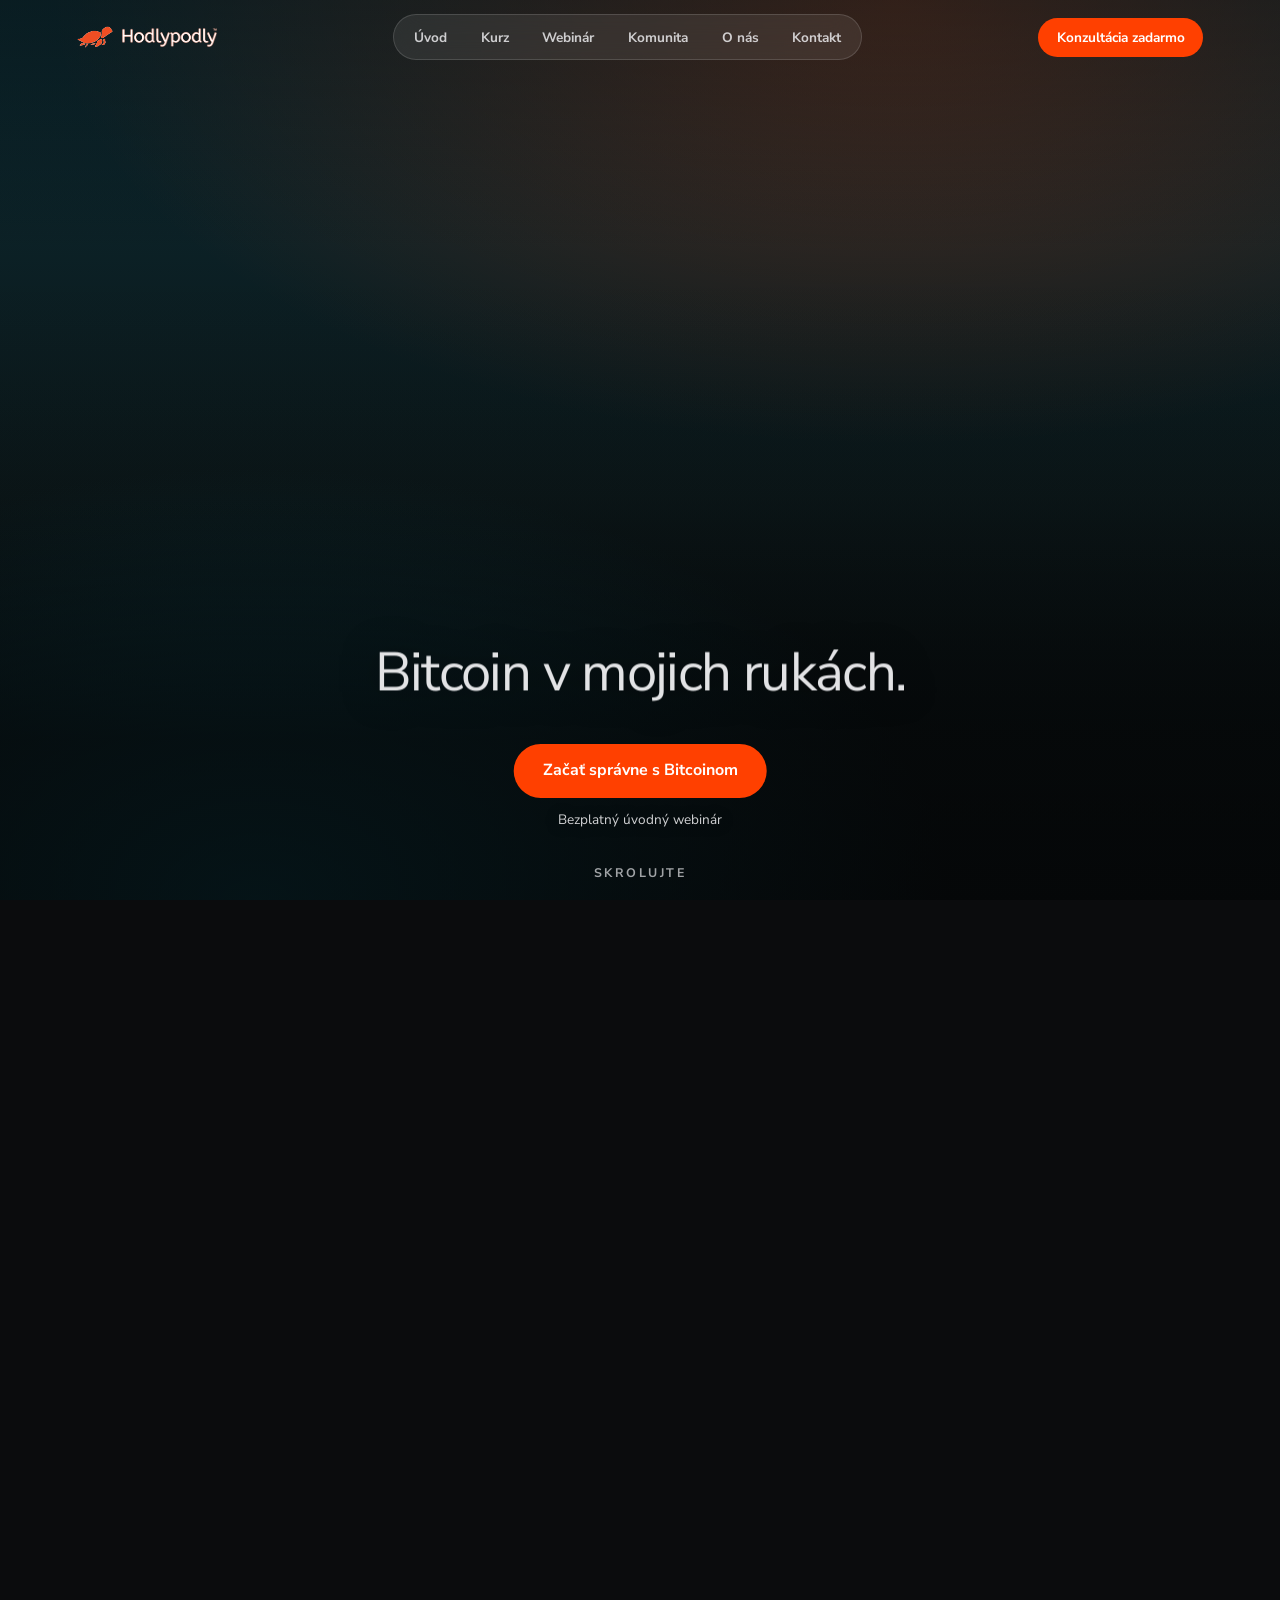
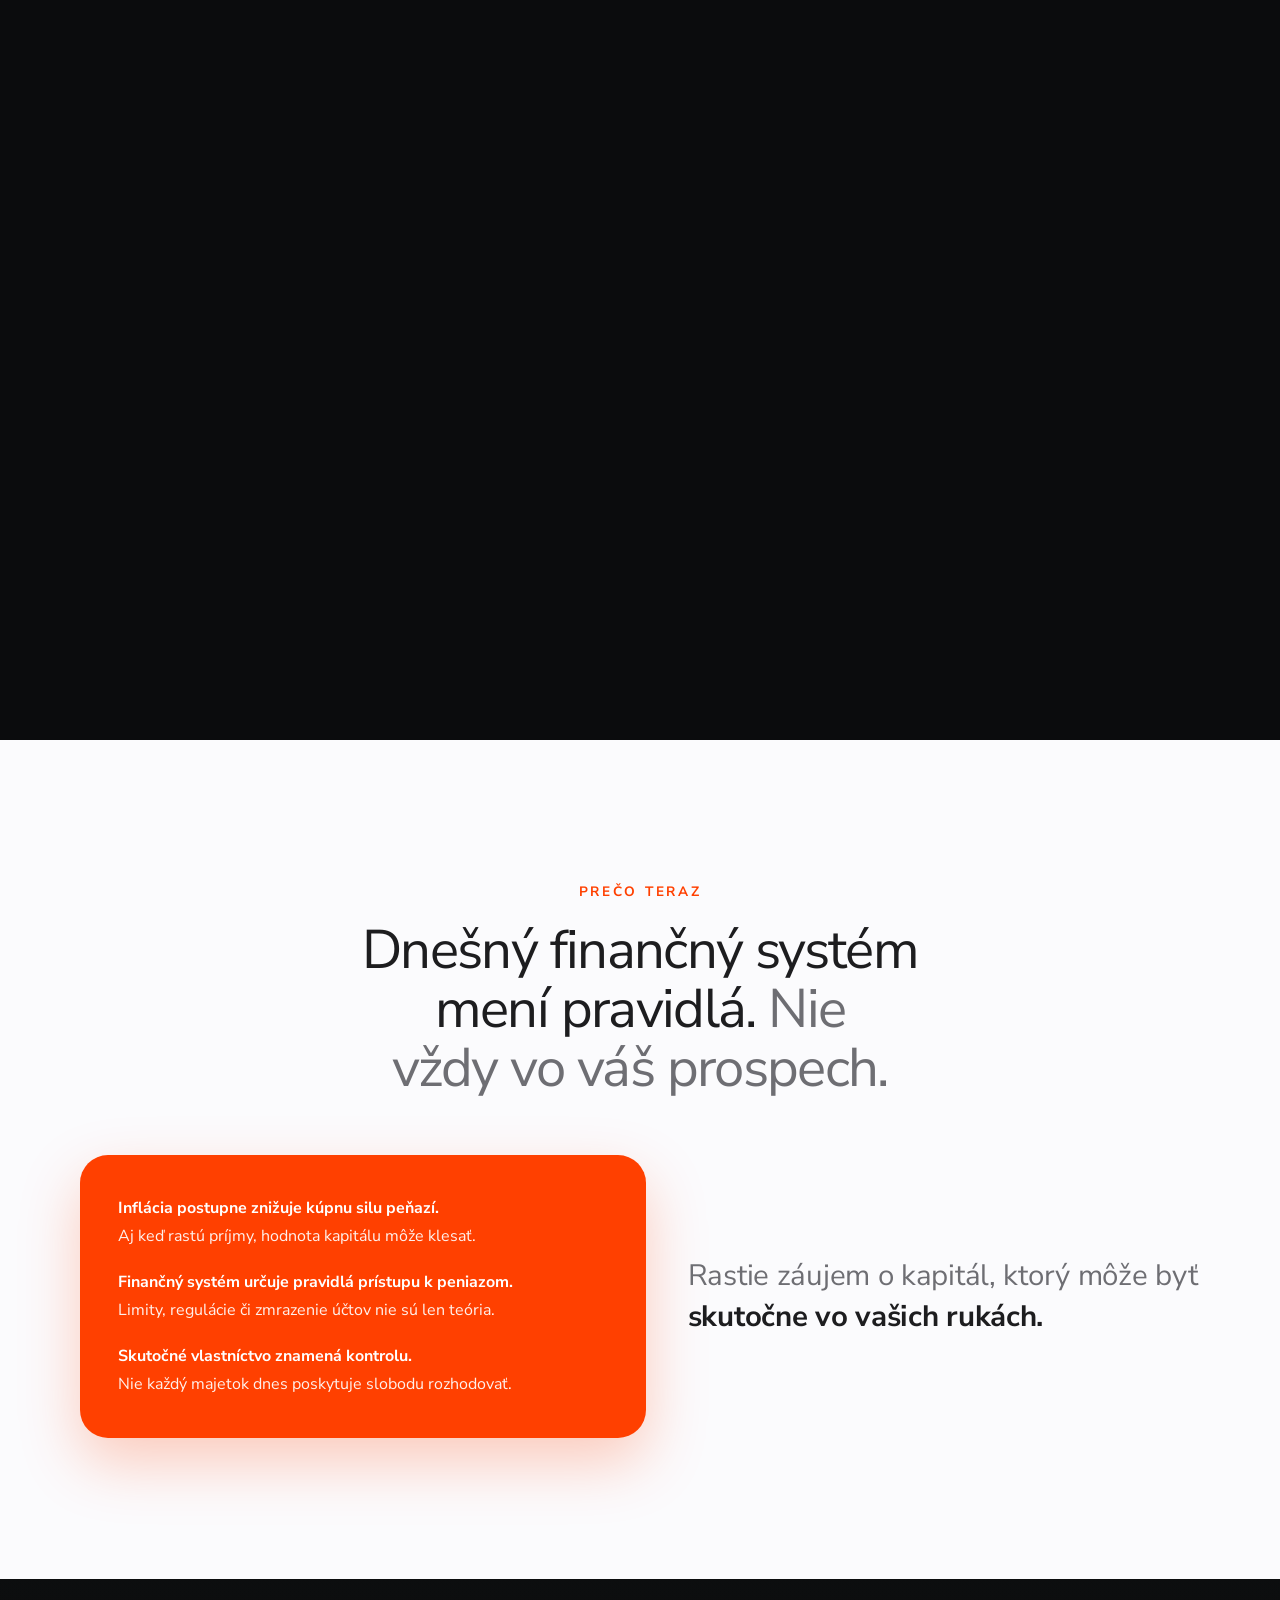
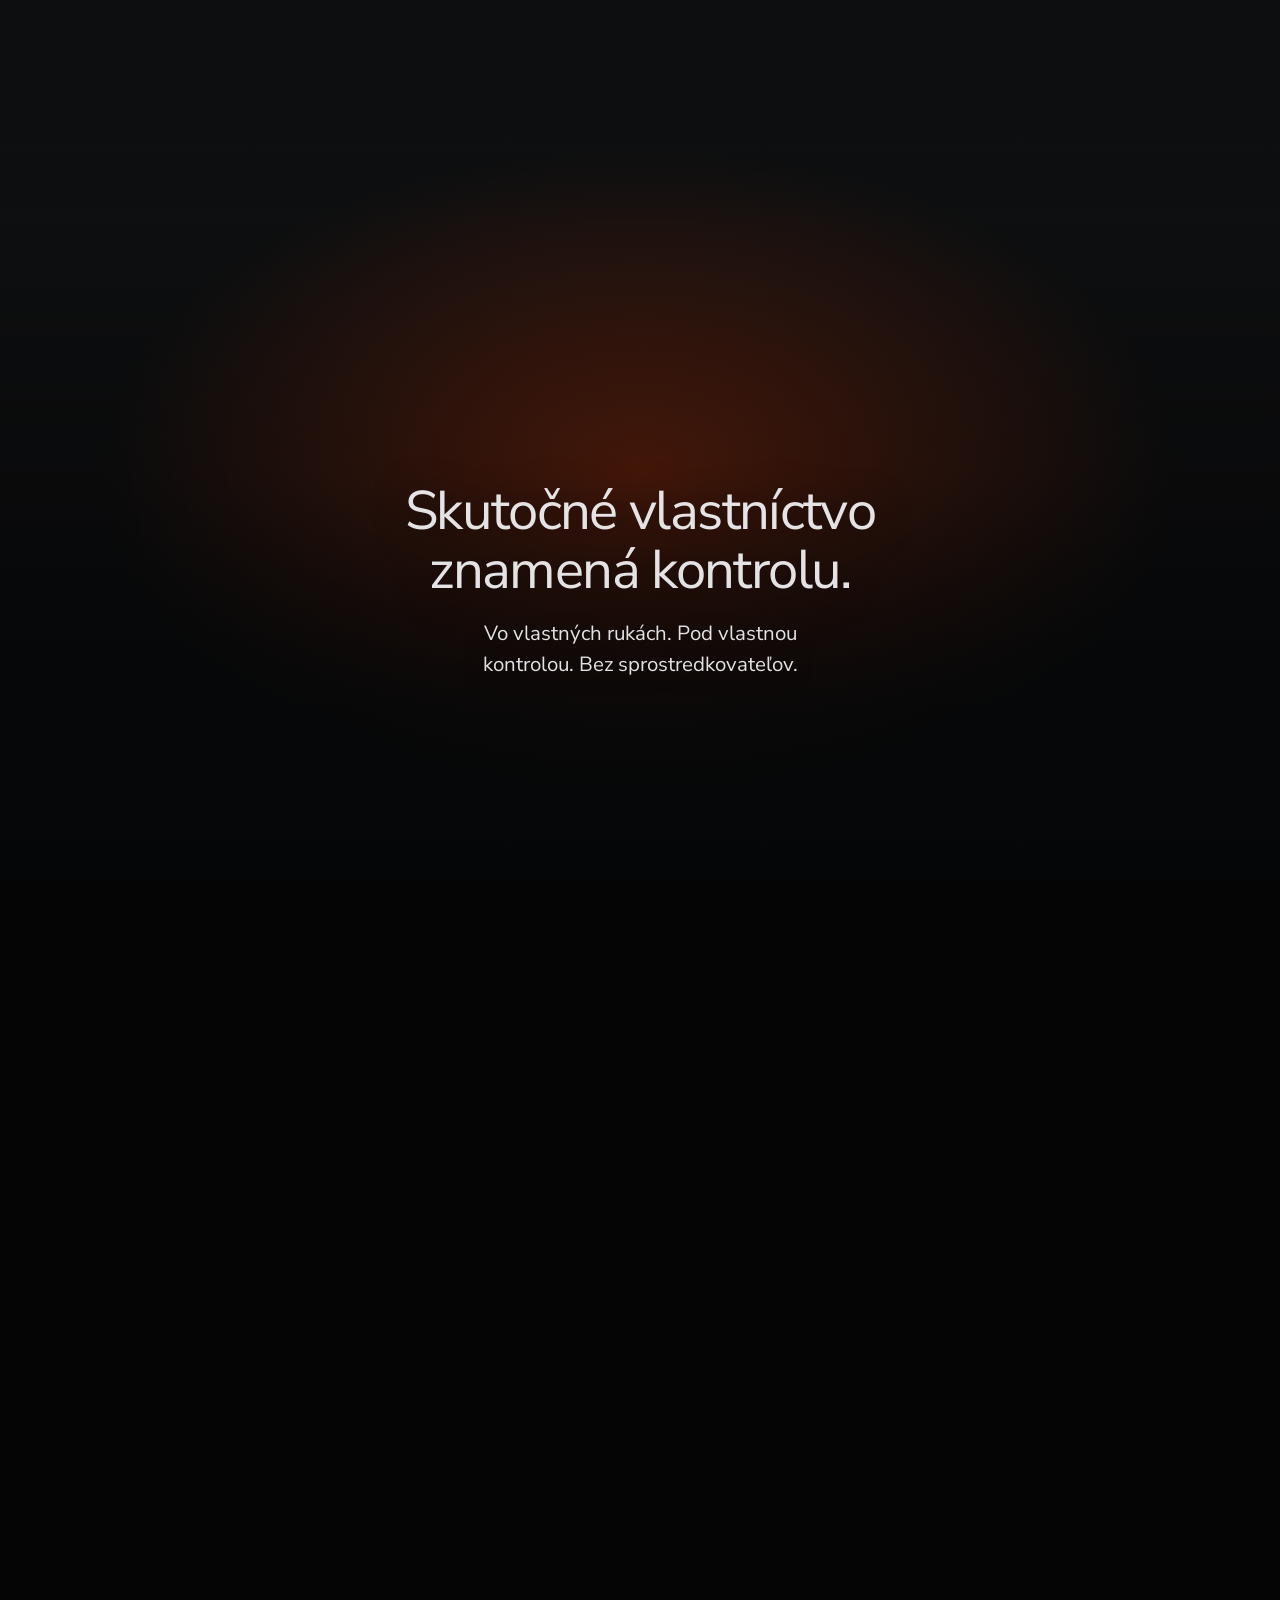
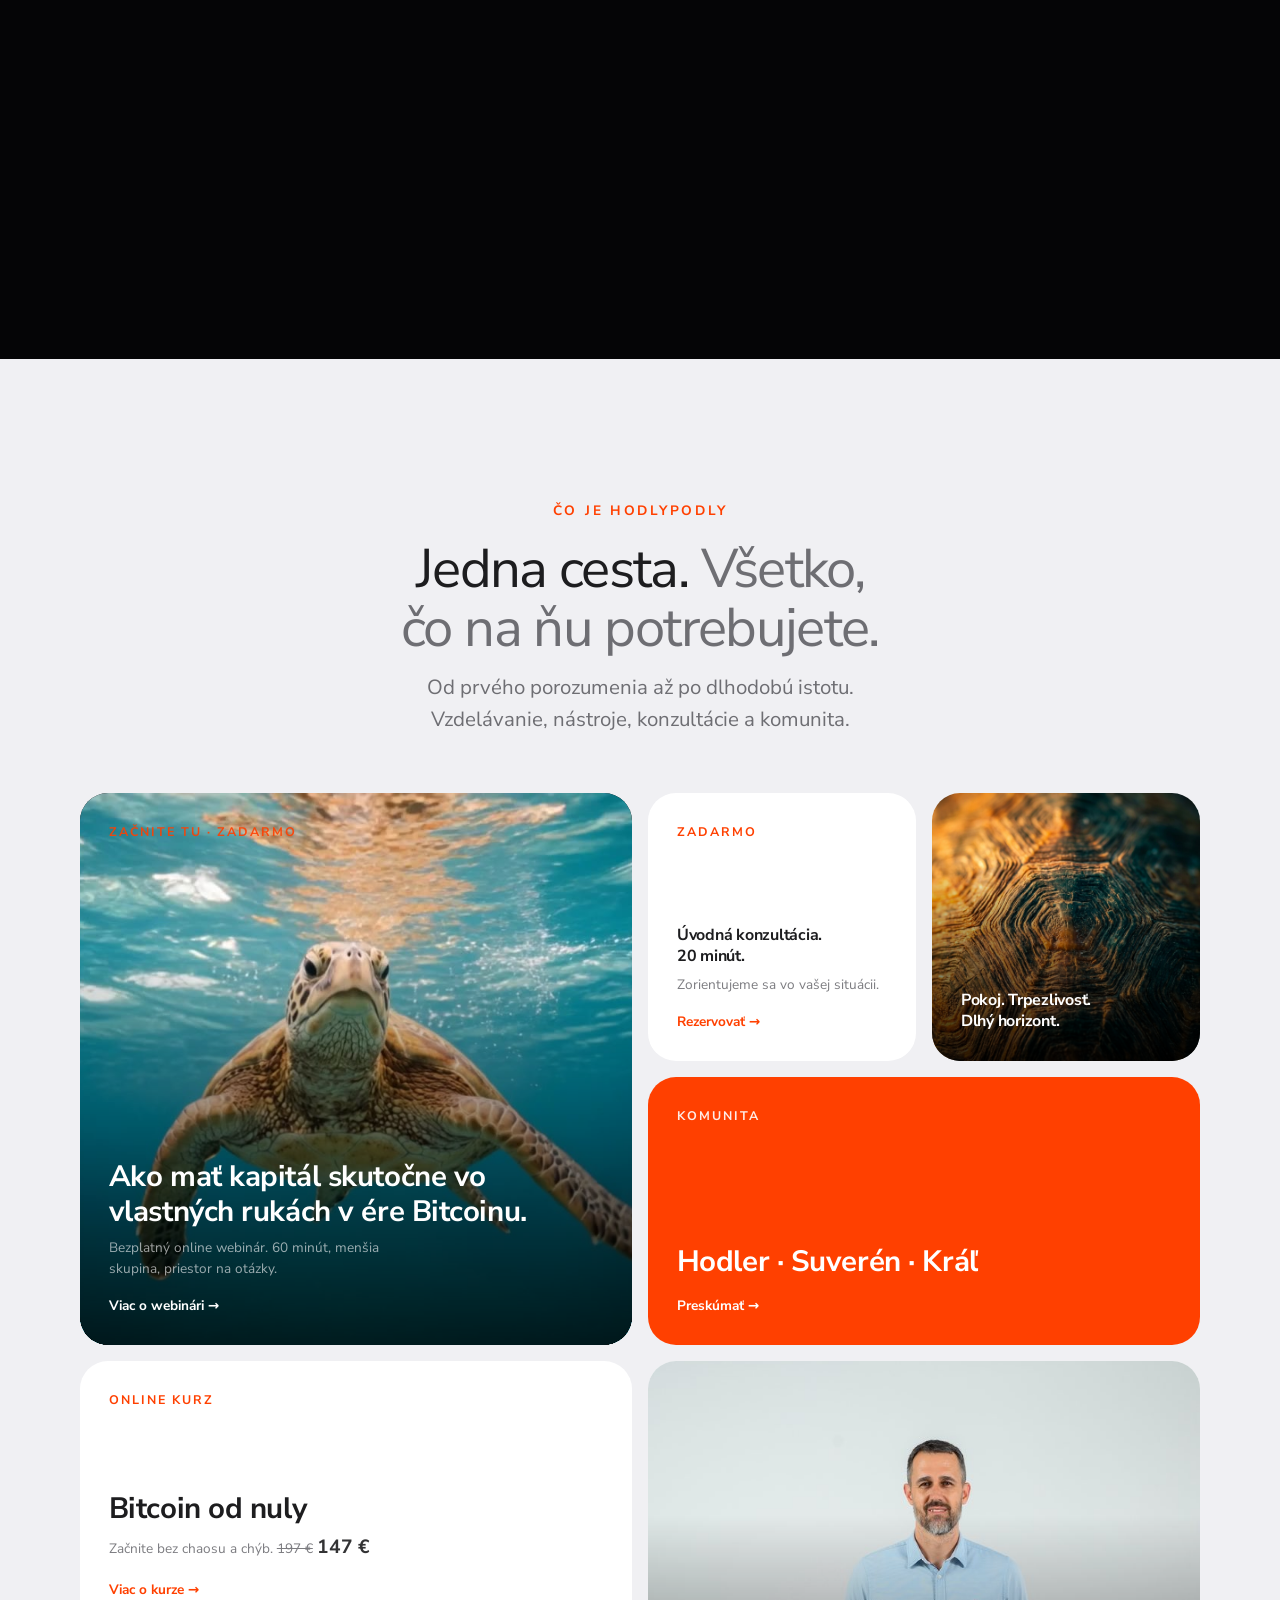
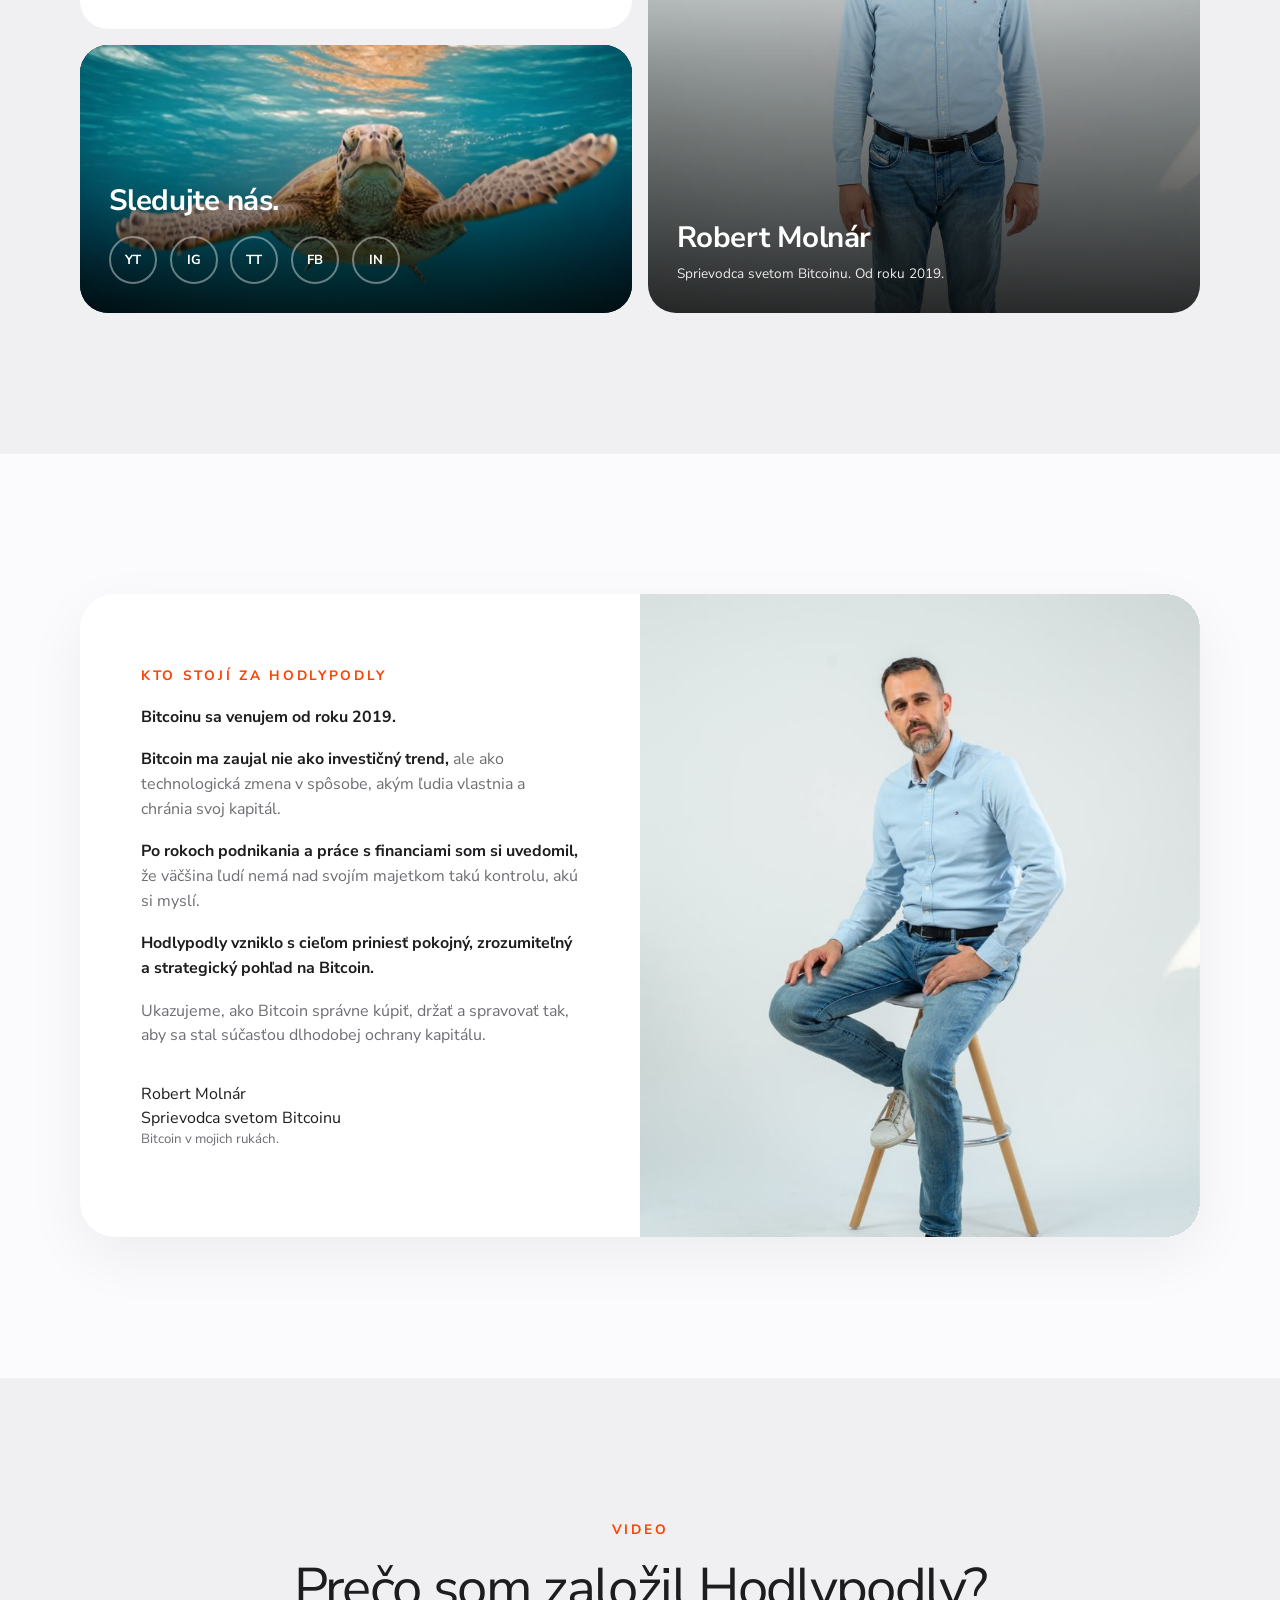
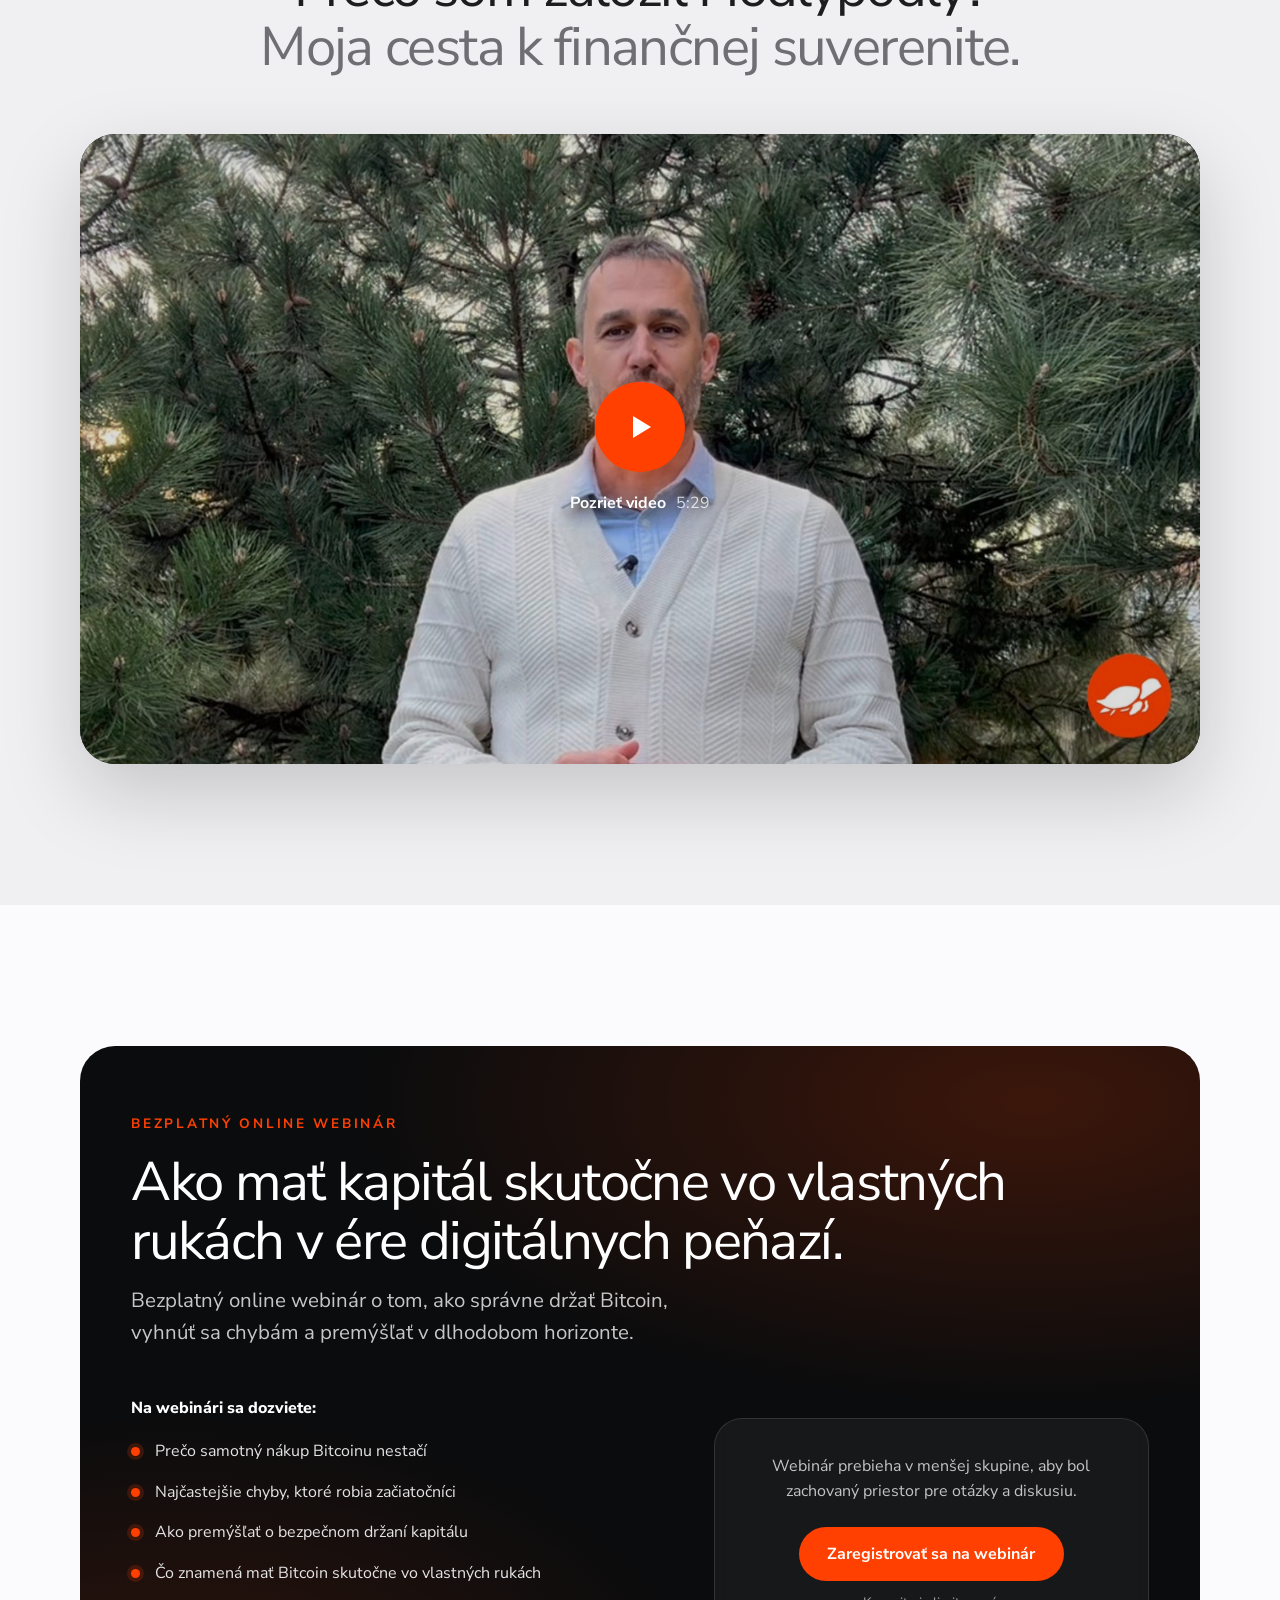
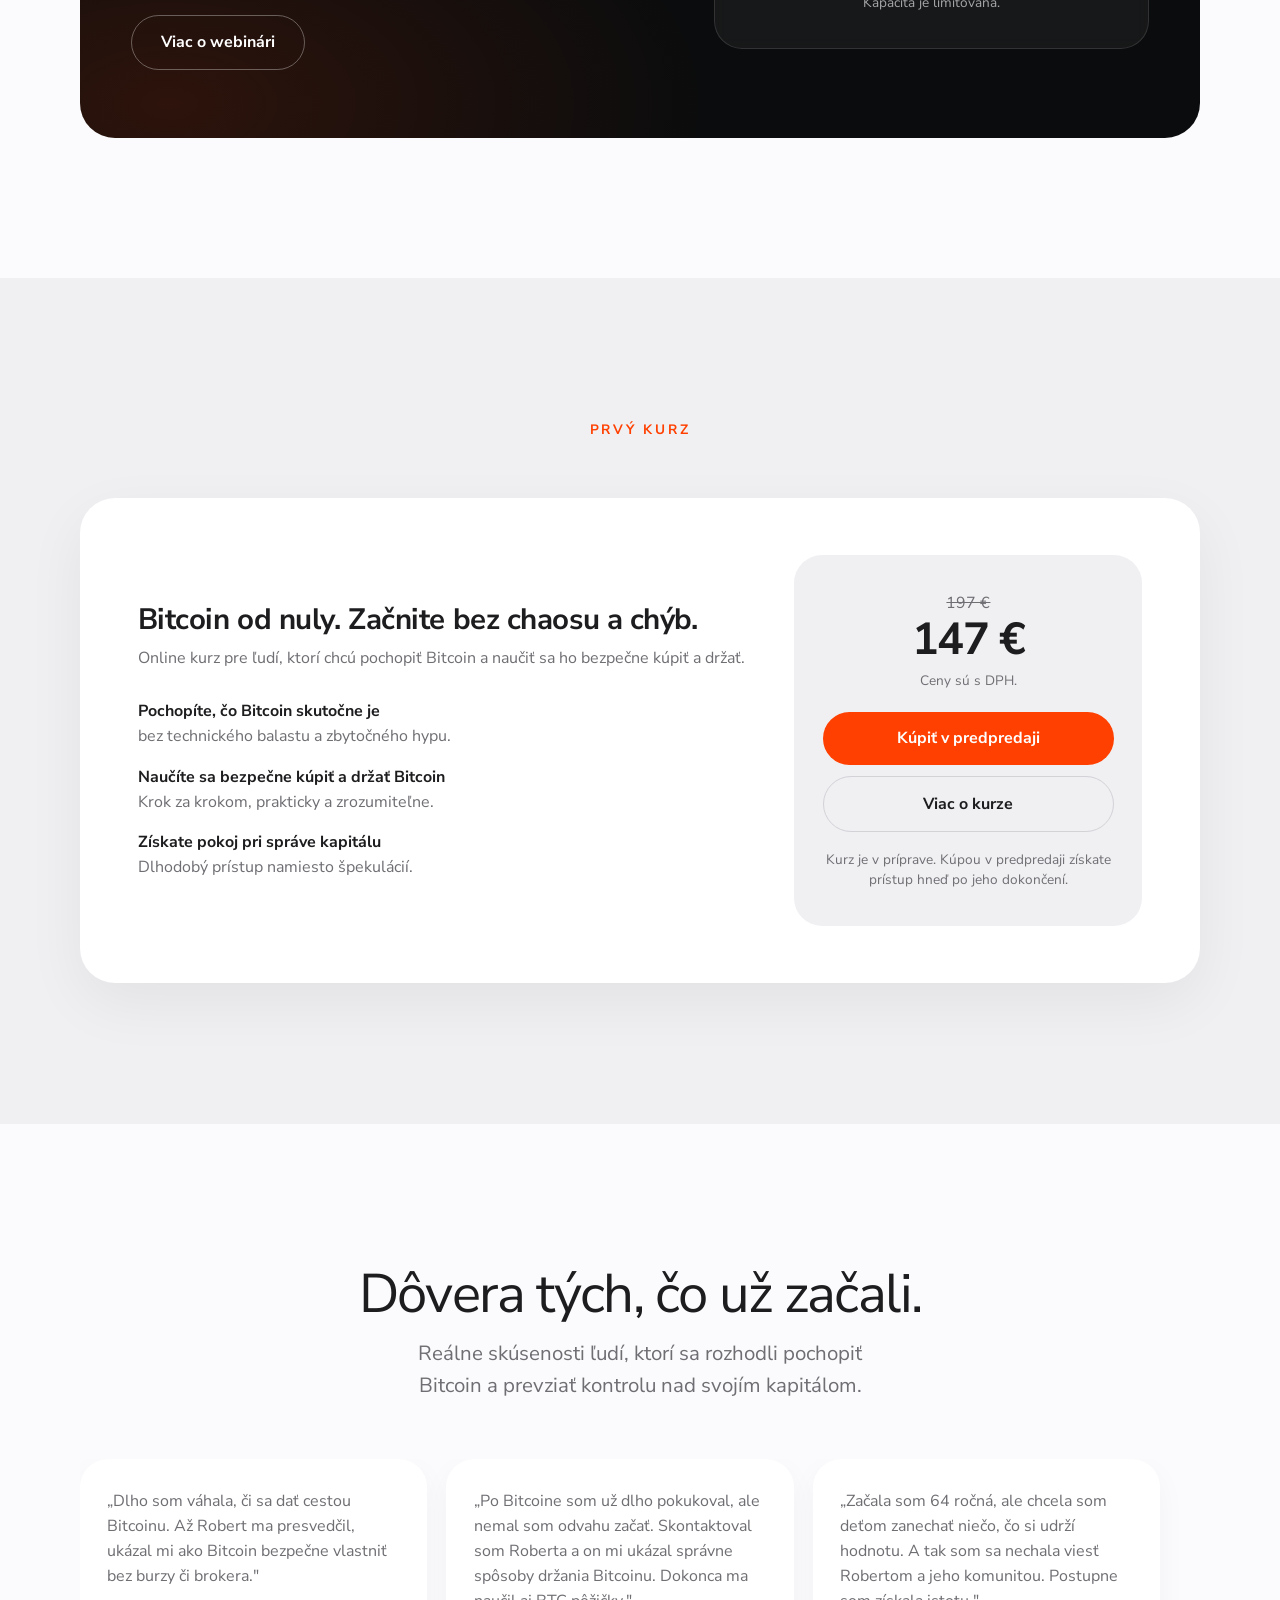
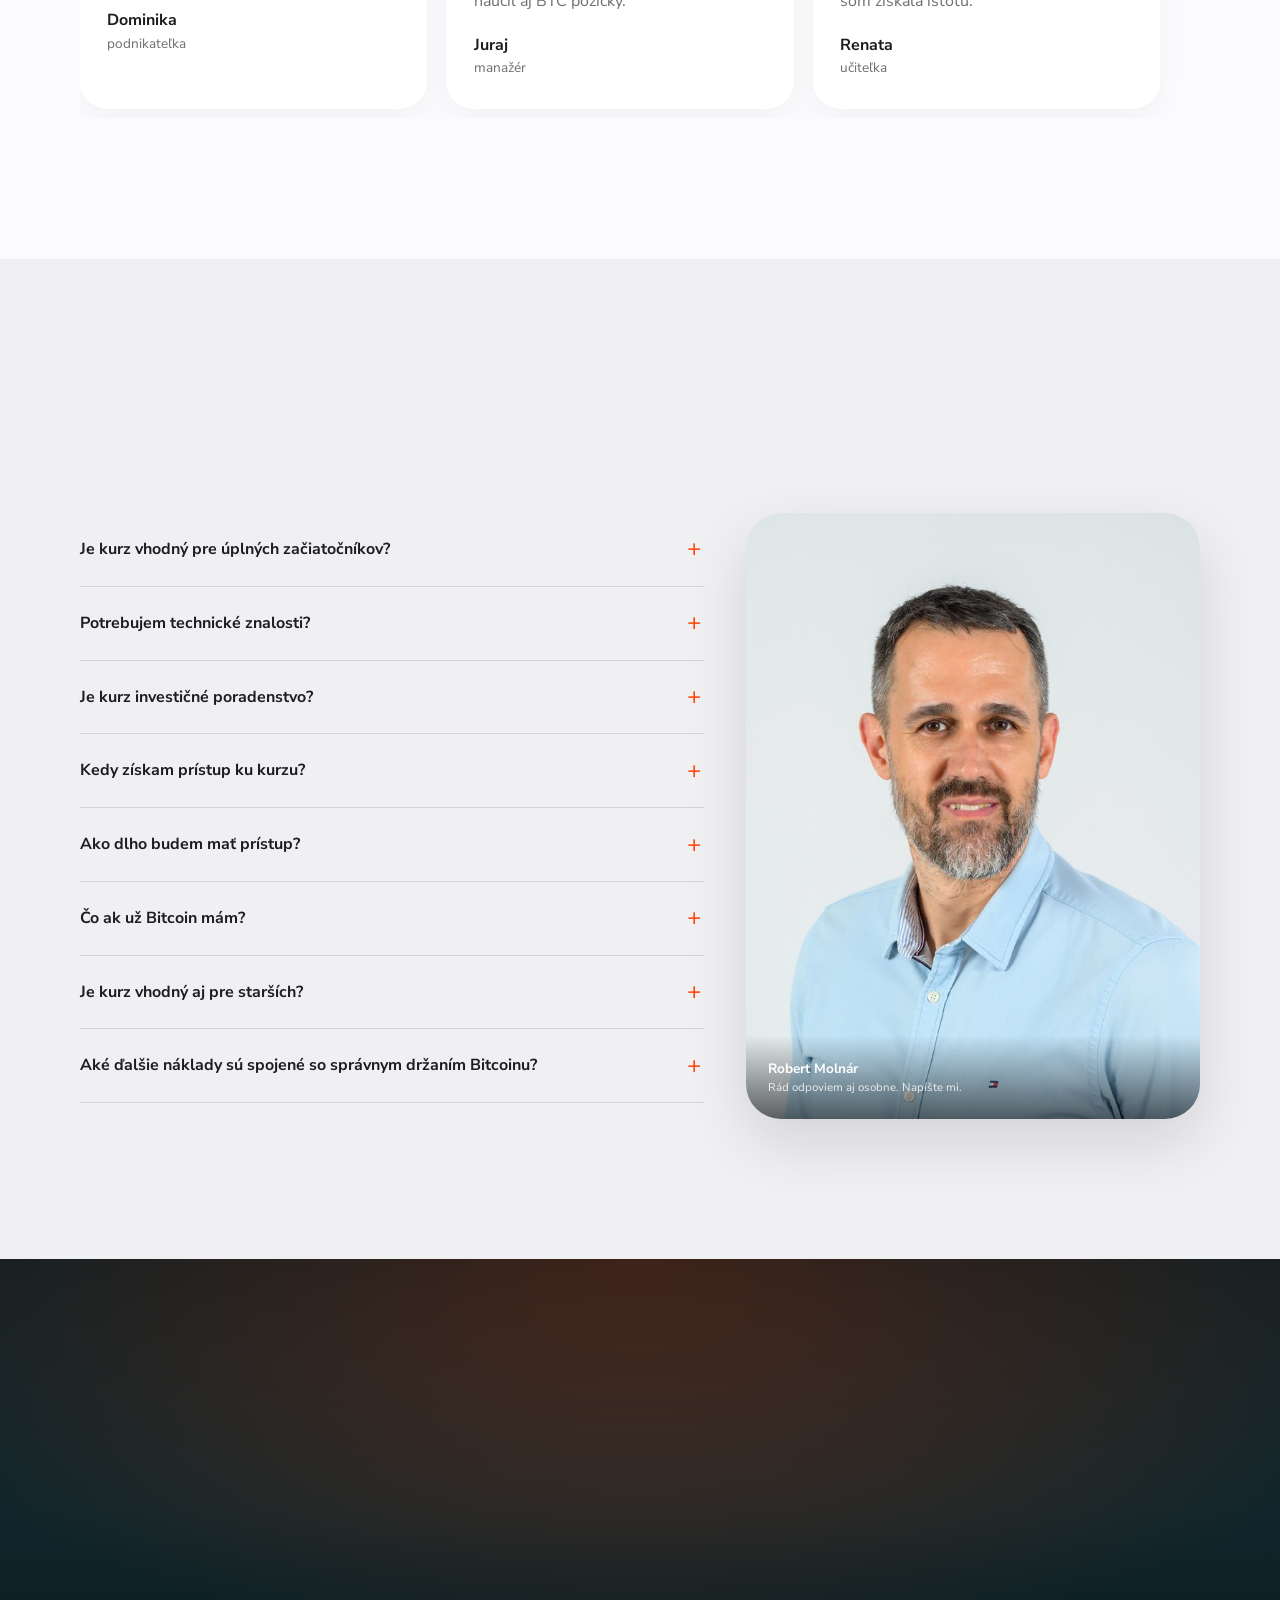
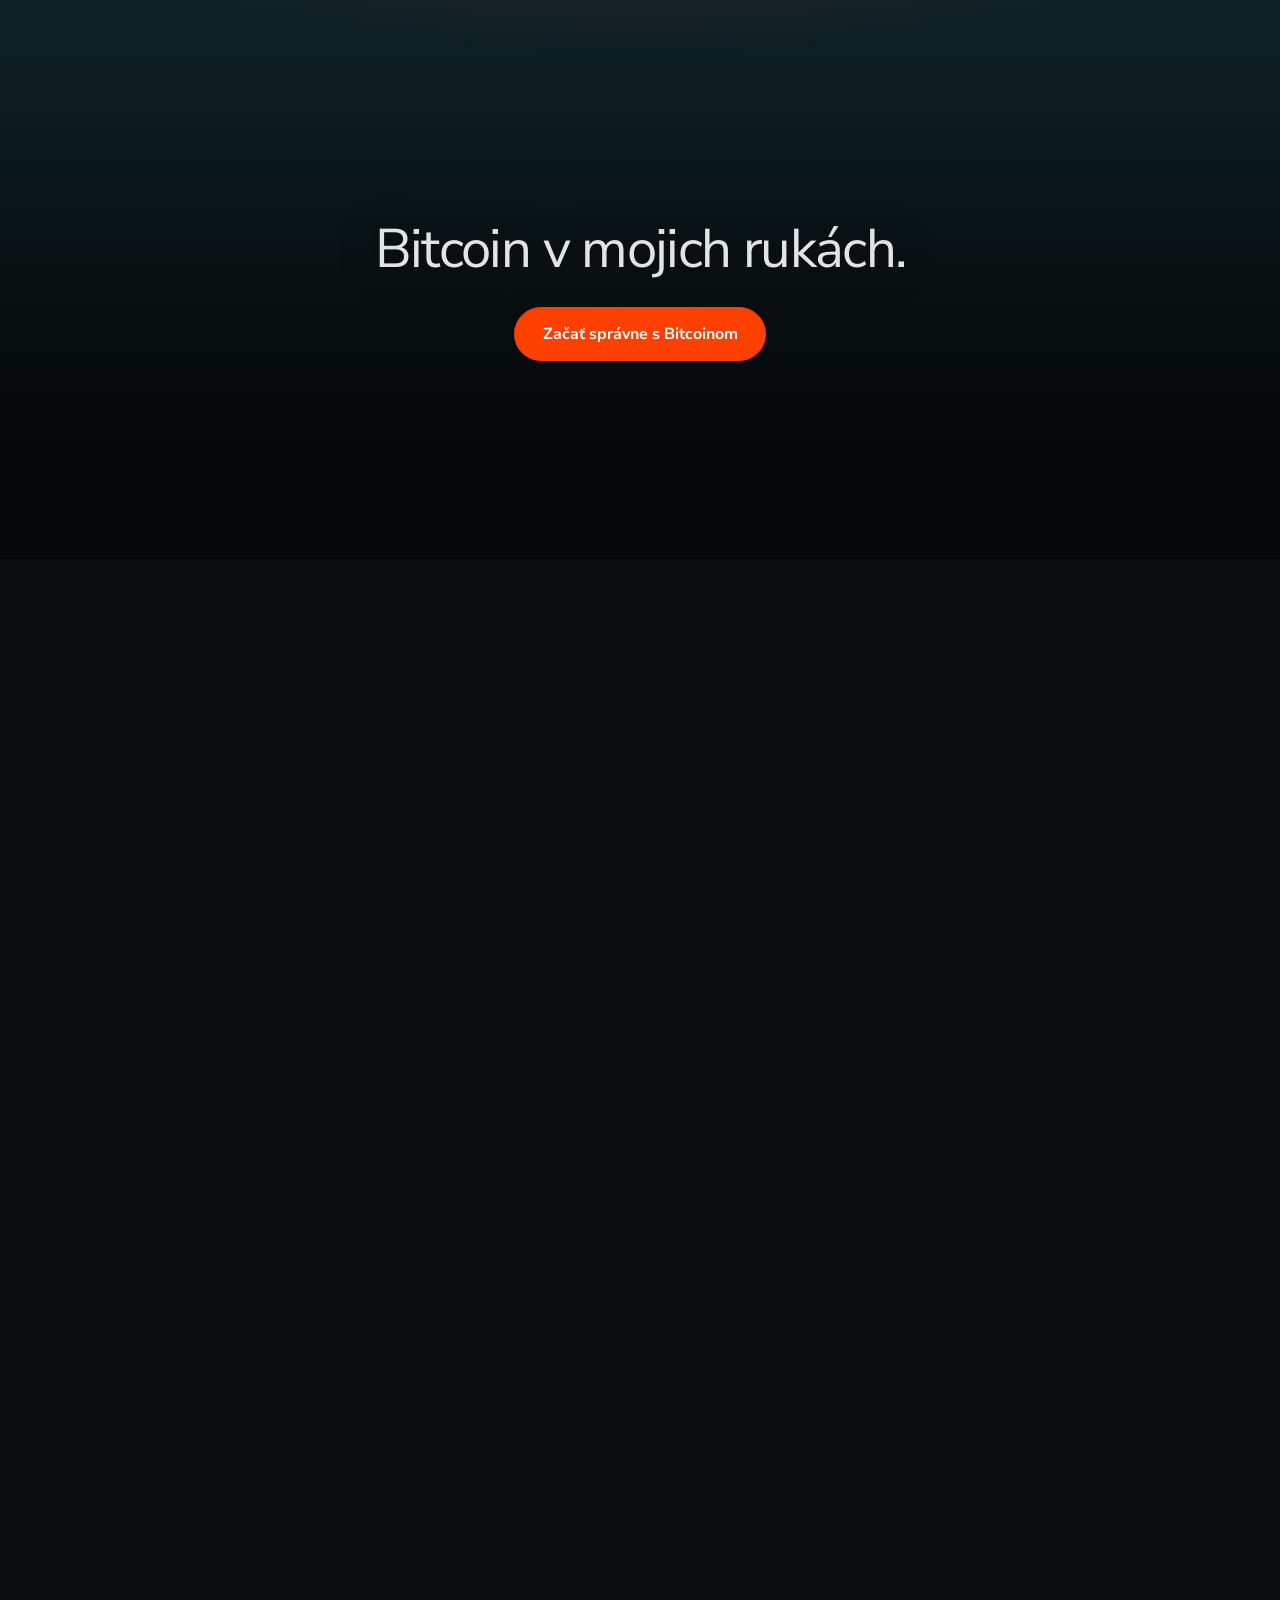
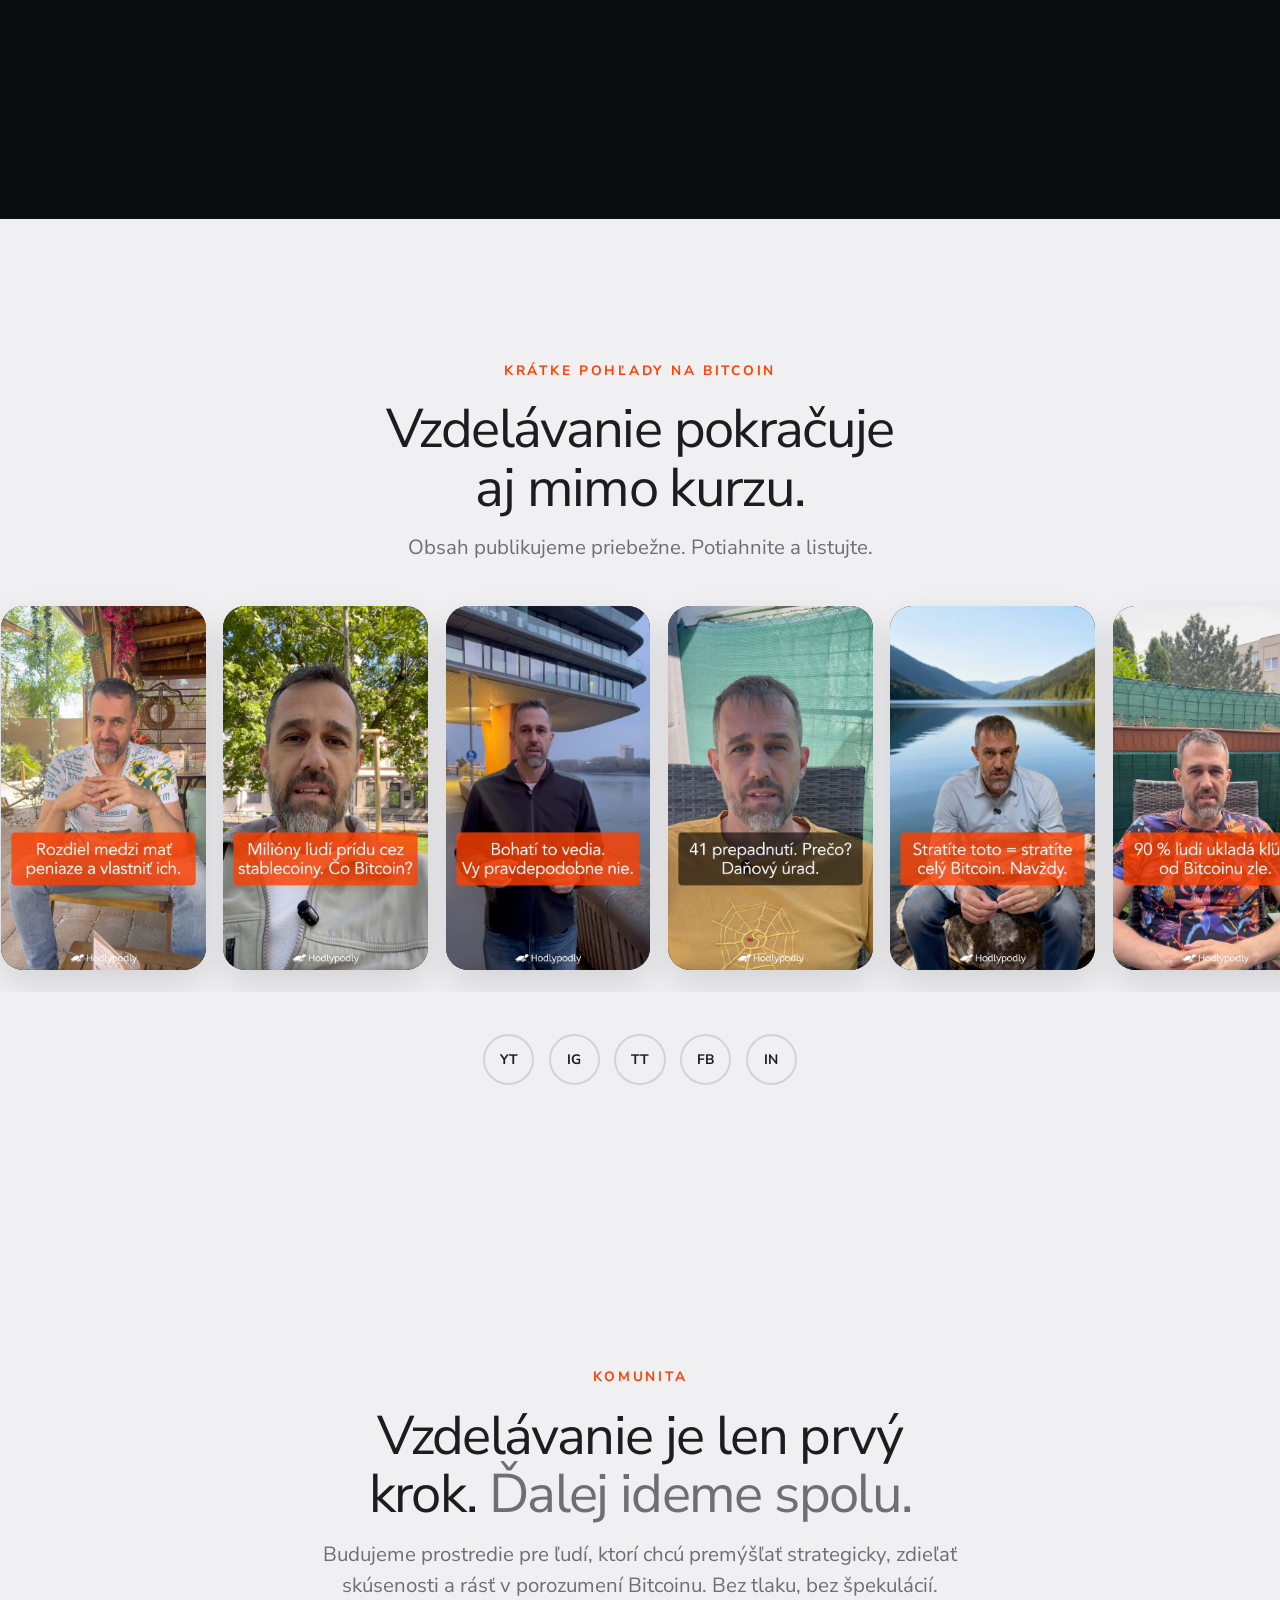
==== commit 075888fa: "Subject pre email notifikacie (Hodlypodly web - X - Form), registracia na webinar teraz realny Netli" ====
--- a/index.html
+++ b/index.html
@@ -447,7 +447,10 @@
 <div class="modal-back" id="modalBack" style="display:none" role="dialog" aria-modal="true" aria-label="Registrácia na webinár">
   <div class="modal">
     <button class="modal-x" aria-label="Zavrieť">✕</button>
-    <form>
+    <form name="registracia" method="POST" data-netlify="true" netlify-honeypot="bot-field">
+      <input type="hidden" name="form-name" value="registracia">
+      <input type="hidden" name="subject" value="Hodlypodly web - Registrácia na webinár - Form">
+      <p style="display:none"><label>Nevypĺňajte: <input name="bot-field"></label></p>
       <h3><span class="grad">Zadarmo</span> sa zaregistrujte<br>na živé vysielanie</h3>
       <p class="mnote">Ak zadáte aj telefón, systém vám automaticky pošle <b>SMS pripomienku 15 minút pred začiatkom</b>. Je to zadarmo.</p>
 
@@ -458,15 +461,15 @@
       </select>
 
       <label for="m-name">Meno</label>
-      <input id="m-name" type="text" placeholder="Vaše meno" required>
+      <input id="m-name" name="meno" type="text" placeholder="Vaše meno" required>
 
       <label for="m-mail">E-mail</label>
-      <input id="m-mail" type="email" placeholder="vas@email.sk" required>
+      <input id="m-mail" name="email" type="email" placeholder="vas@email.sk" required>
 
       <label for="m-tel">Telefón <span style="font-weight:400;color:var(--gray)">(nepovinné)</span></label>
-      <input id="m-tel" type="tel" placeholder="+421 …">
-
-      <label class="consent"><input type="checkbox" checked>
+      <input id="m-tel" name="telefon" type="tel" placeholder="+421 …">
+
+      <label class="consent"><input type="checkbox" name="sms_suhlas" value="ano" checked>
         <span>Súhlasím s obdržaním bezplatnej SMS pripomienky 15 minút pred začiatkom vysielania (len ak zadáte telefón).</span>
       </label>
 
@@ -491,6 +494,7 @@
     <button class="modal-x" aria-label="Zavrieť">✕</button>
     <form name="objednavka" method="POST" data-netlify="true" netlify-honeypot="bot-field">
       <input type="hidden" name="form-name" value="objednavka">
+      <input type="hidden" name="subject" value="Hodlypodly web - Objednávka kurzu - Form">
       <p style="display:none"><label>Nevypĺňajte: <input name="bot-field"></label></p>
       <h3>Kurz <span class="grad">Bitcoin od nuly</span><br>v predpredaji</h3>
       <p class="mnote">Zvýhodnená cena <b>147 €</b> namiesto 197 €. Zašleme vám faktúru a prístup získate hneď po dokončení kurzu.</p>
@@ -529,6 +533,7 @@
     <button class="modal-x" aria-label="Zavrieť">✕</button>
     <form name="konzultacia" method="POST" data-netlify="true" netlify-honeypot="bot-field">
       <input type="hidden" name="form-name" value="konzultacia">
+      <input type="hidden" name="subject" value="Hodlypodly web - Konzultácia - Form">
       <p style="display:none"><label>Nevypĺňajte: <input name="bot-field"></label></p>
       <h3>Úvodná konzultácia <span class="grad">zadarmo</span></h3>
       <p class="mnote">20 minút, telefonicky alebo online. <b>Zorientujeme sa vo vašej situácii</b> a poviete si, či vám vieme pomôcť. Nezáväzne.</p>
@@ -567,6 +572,7 @@
     <button class="modal-x" aria-label="Zavrieť">✕</button>
     <form name="kontakt" method="POST" data-netlify="true" netlify-honeypot="bot-field">
       <input type="hidden" name="form-name" value="kontakt">
+      <input type="hidden" name="subject" value="Hodlypodly web - Napíšte nám - Form">
       <p style="display:none"><label>Nevypĺňajte: <input name="bot-field"></label></p>
       <h3>Napíšte nám.</h3>
       <p class="mnote">Odpovedáme zvyčajne do 1–2 pracovných dní.</p>
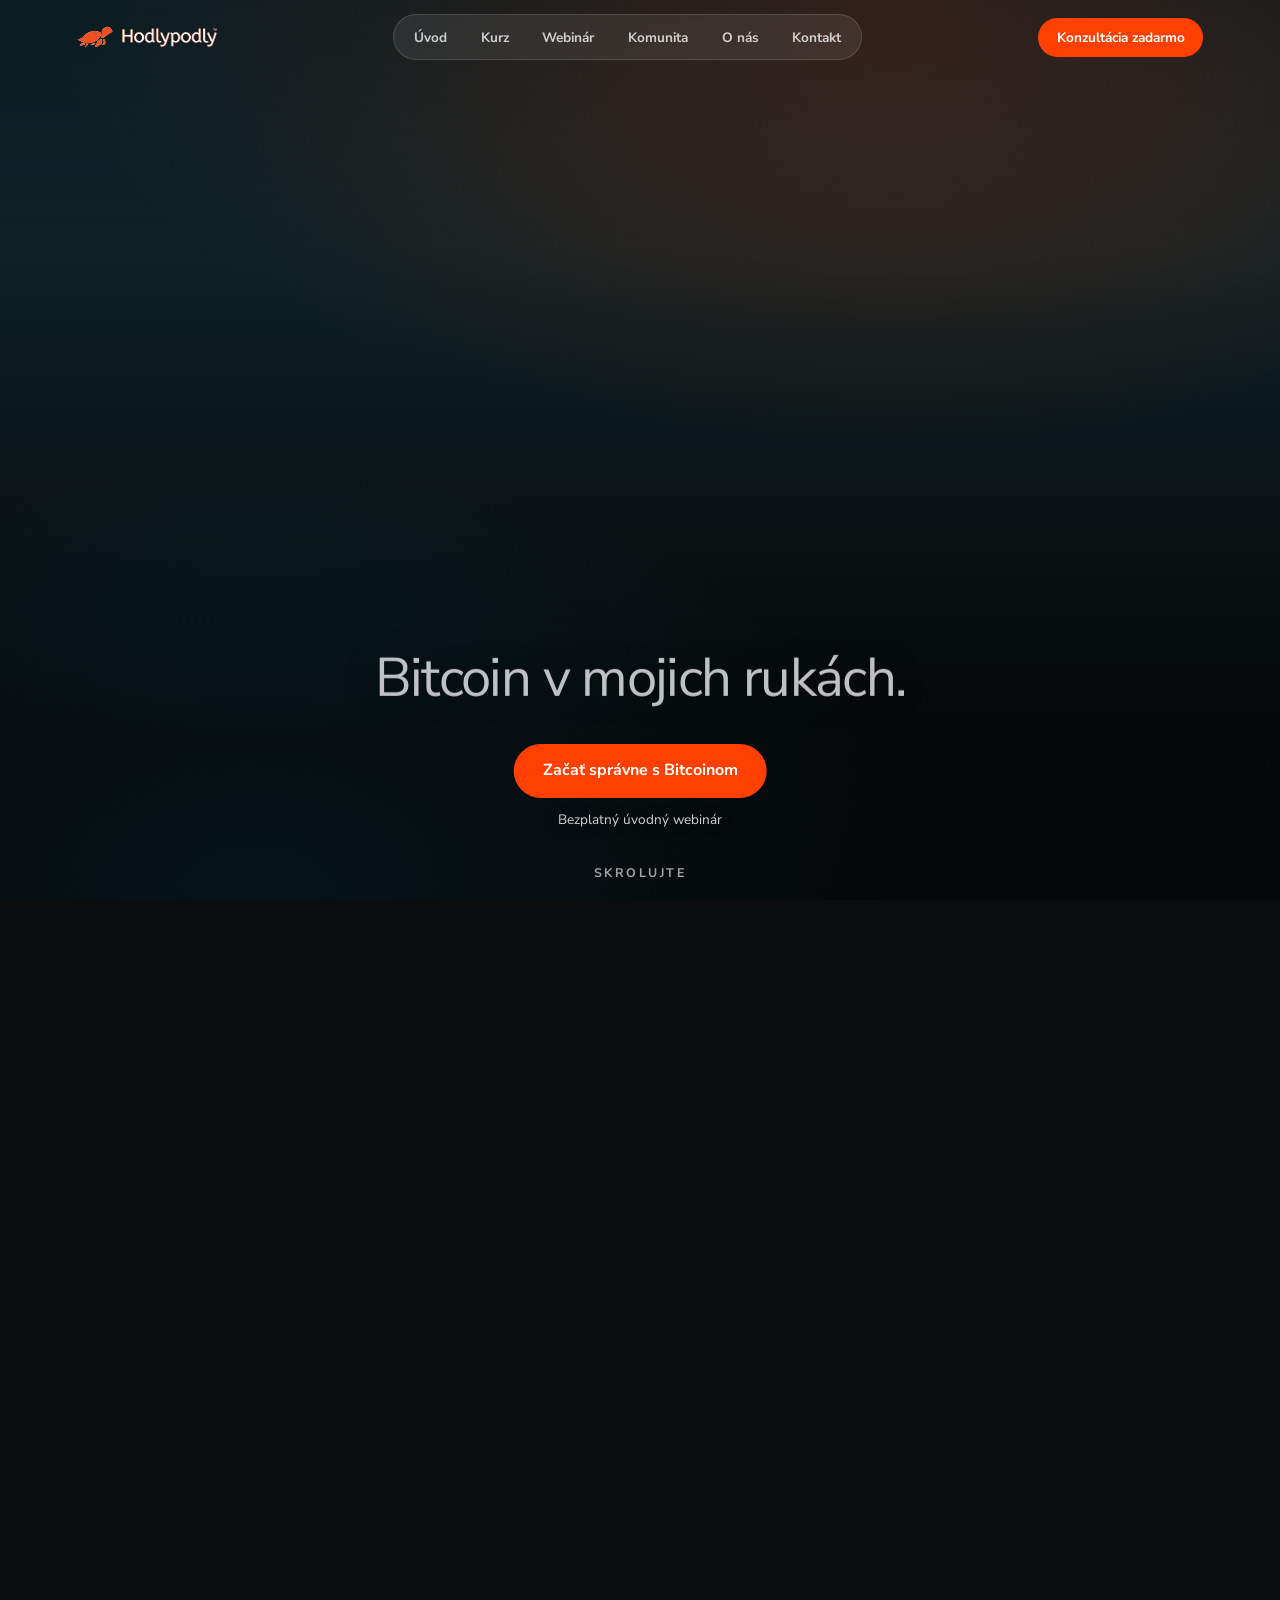
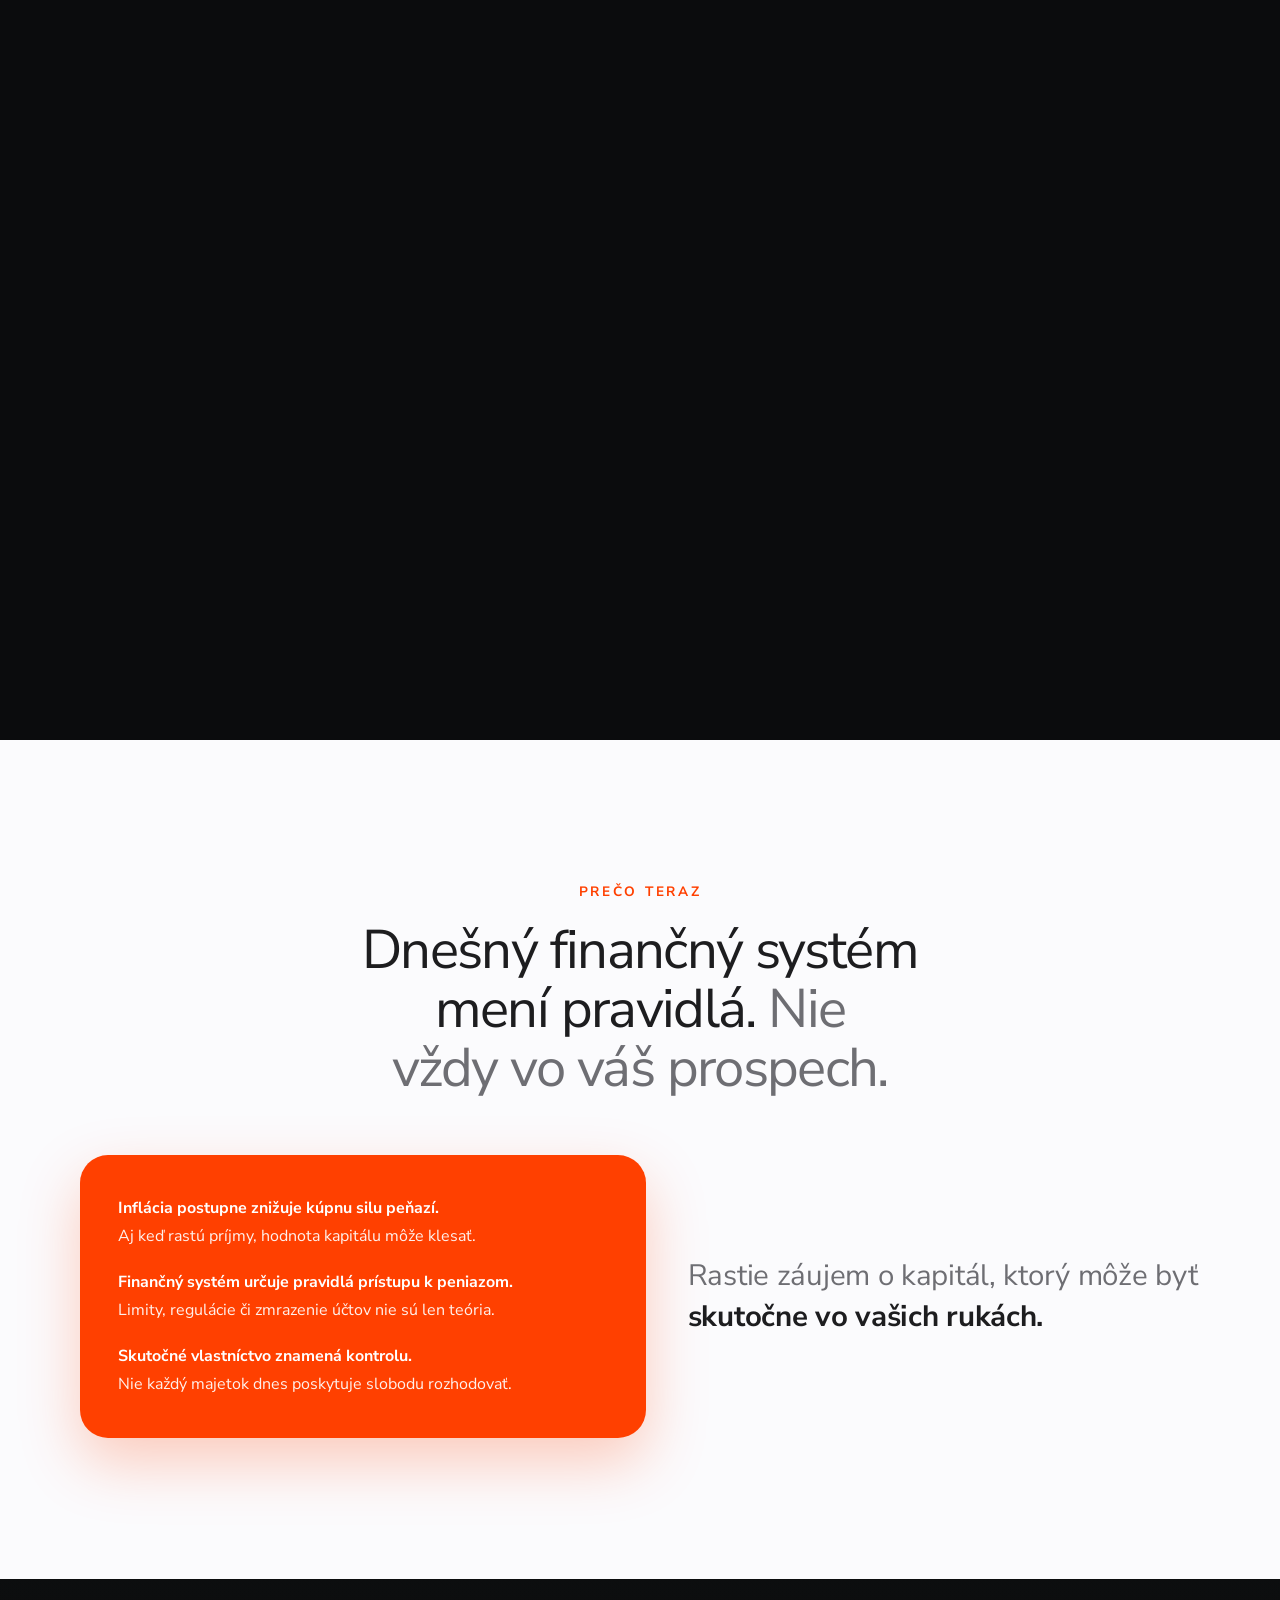
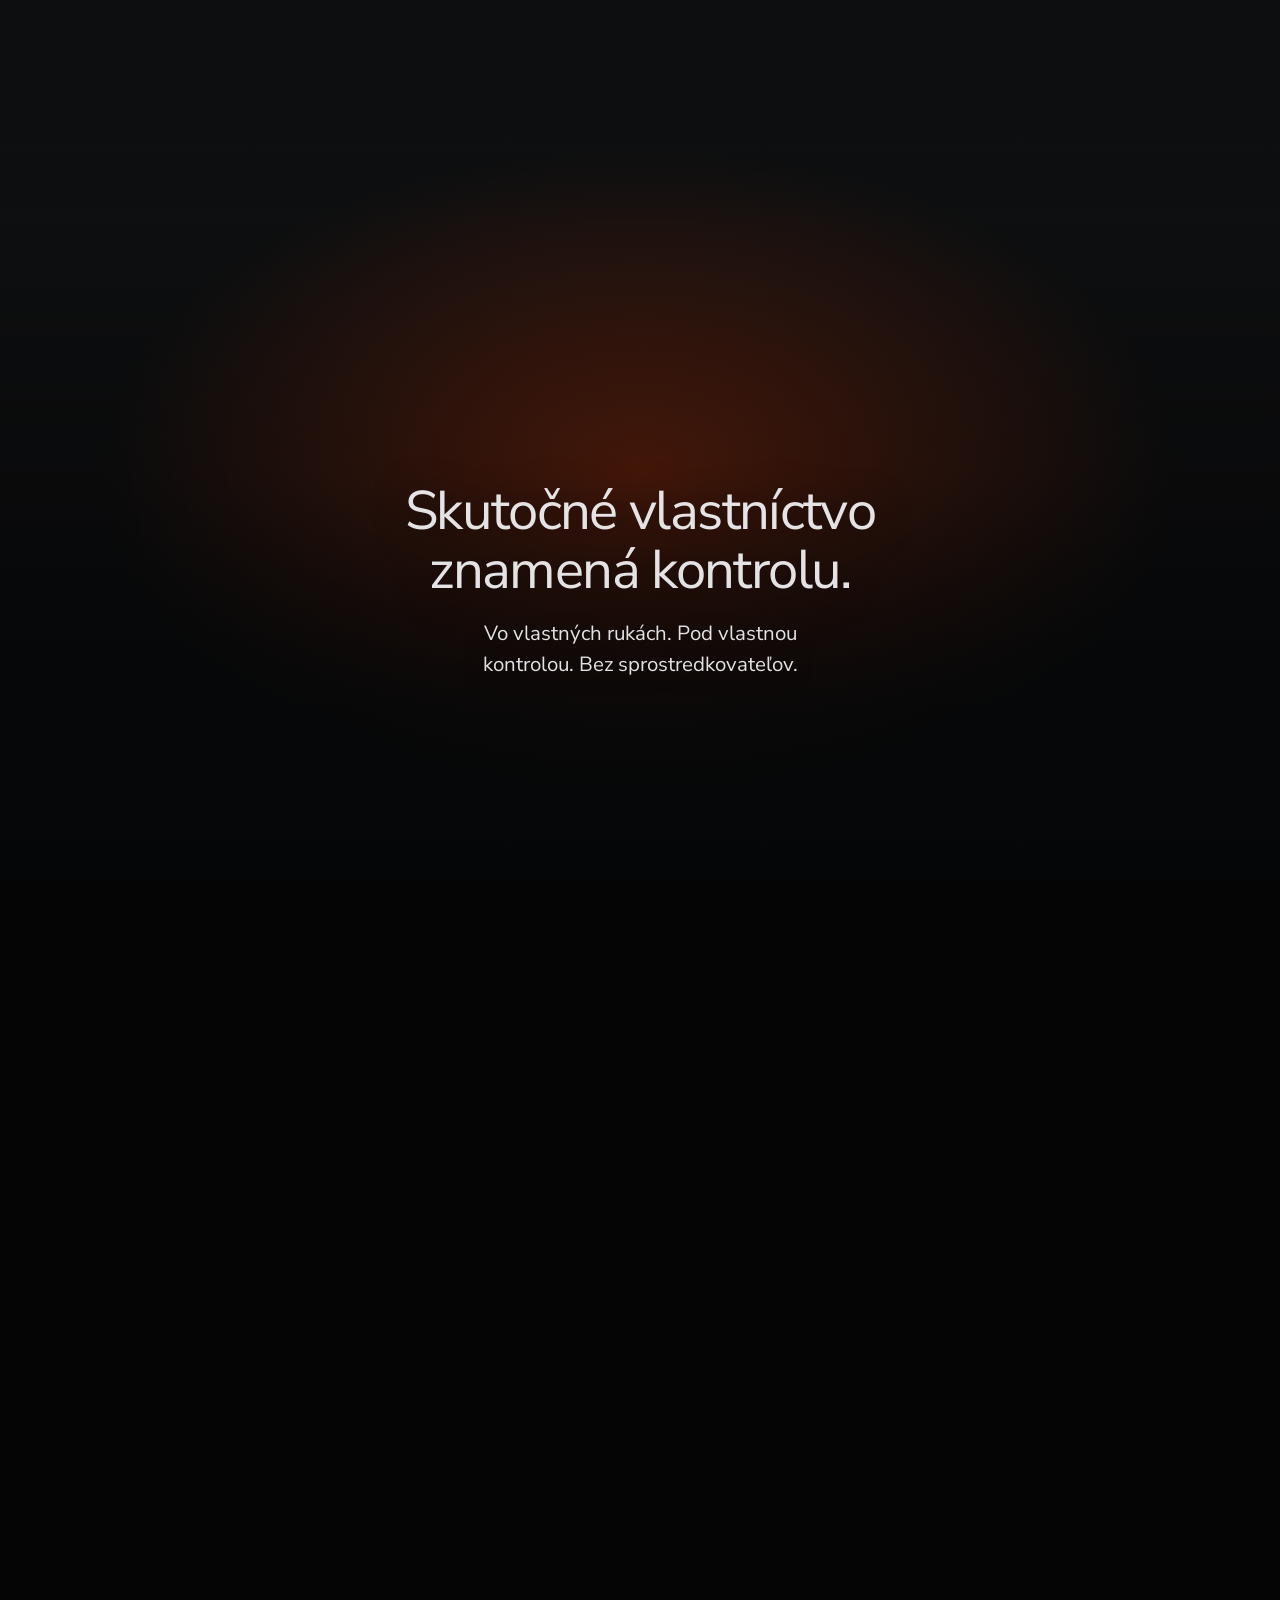
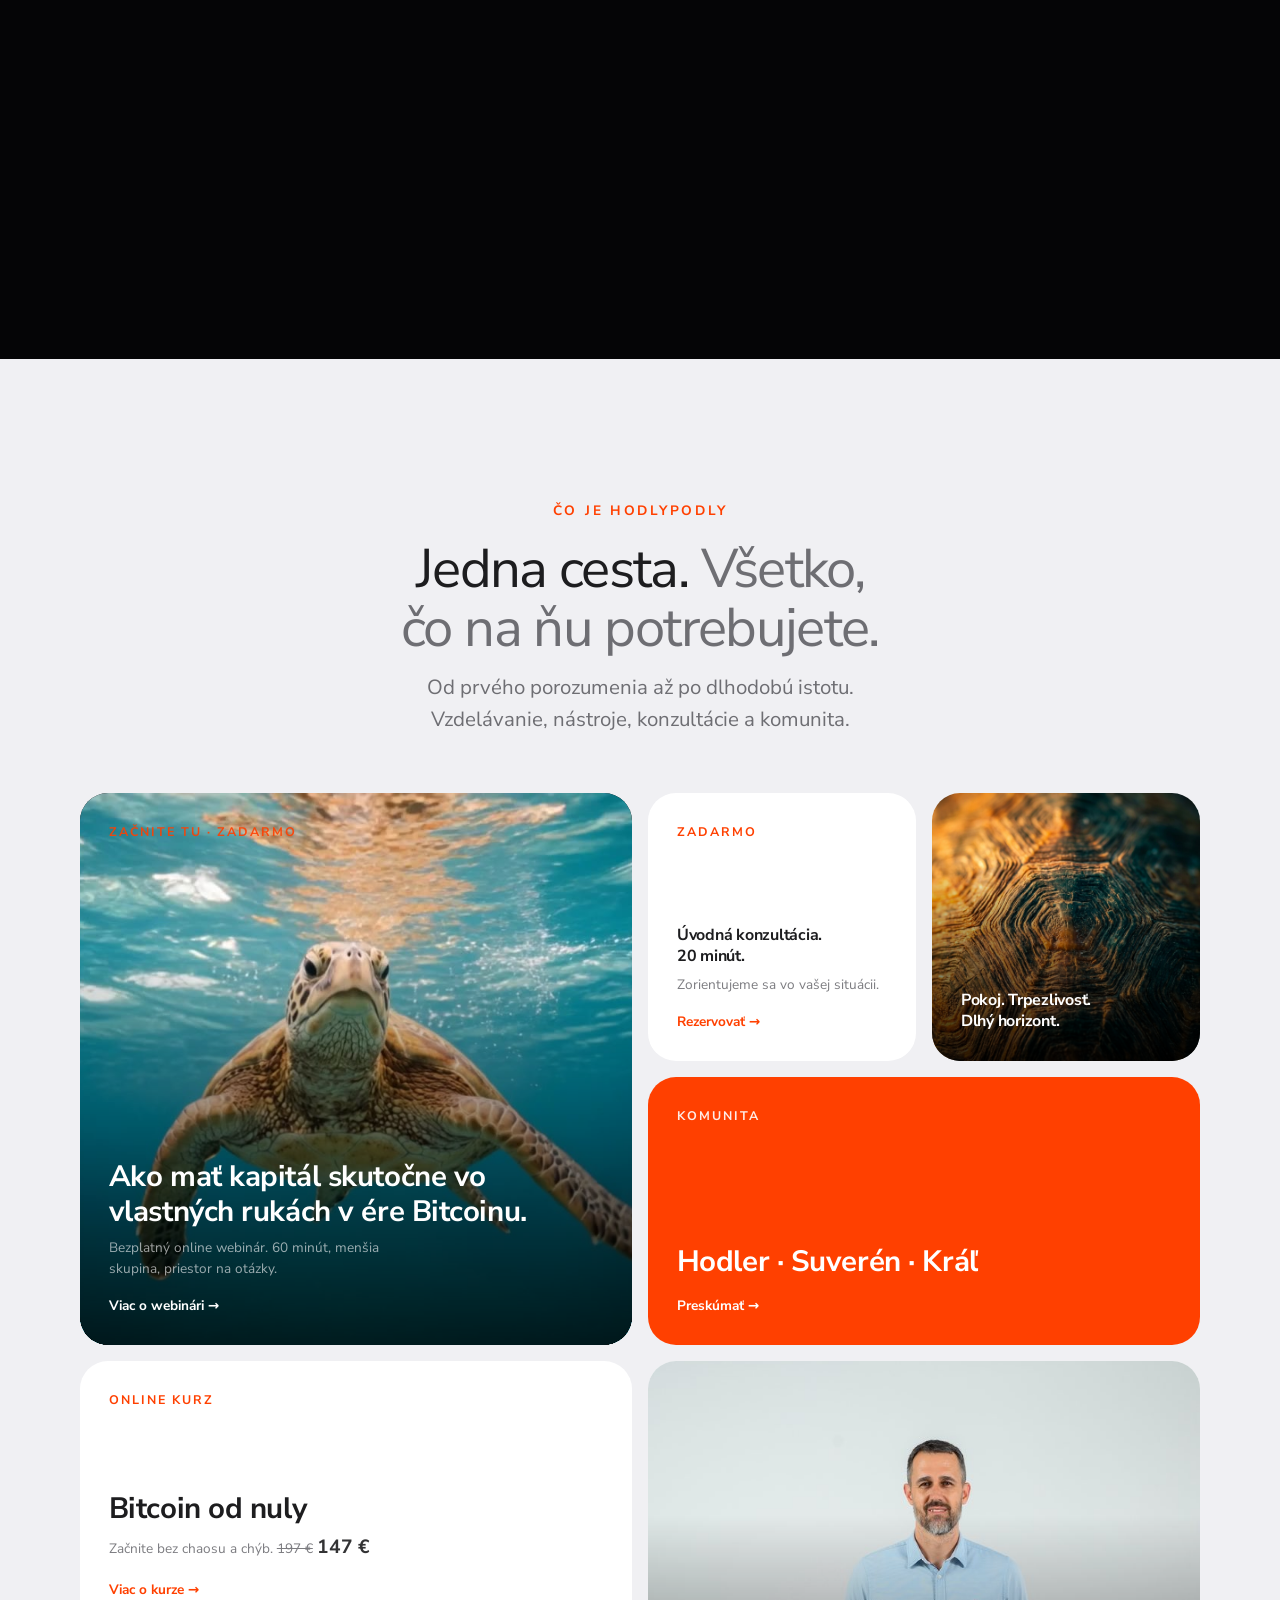
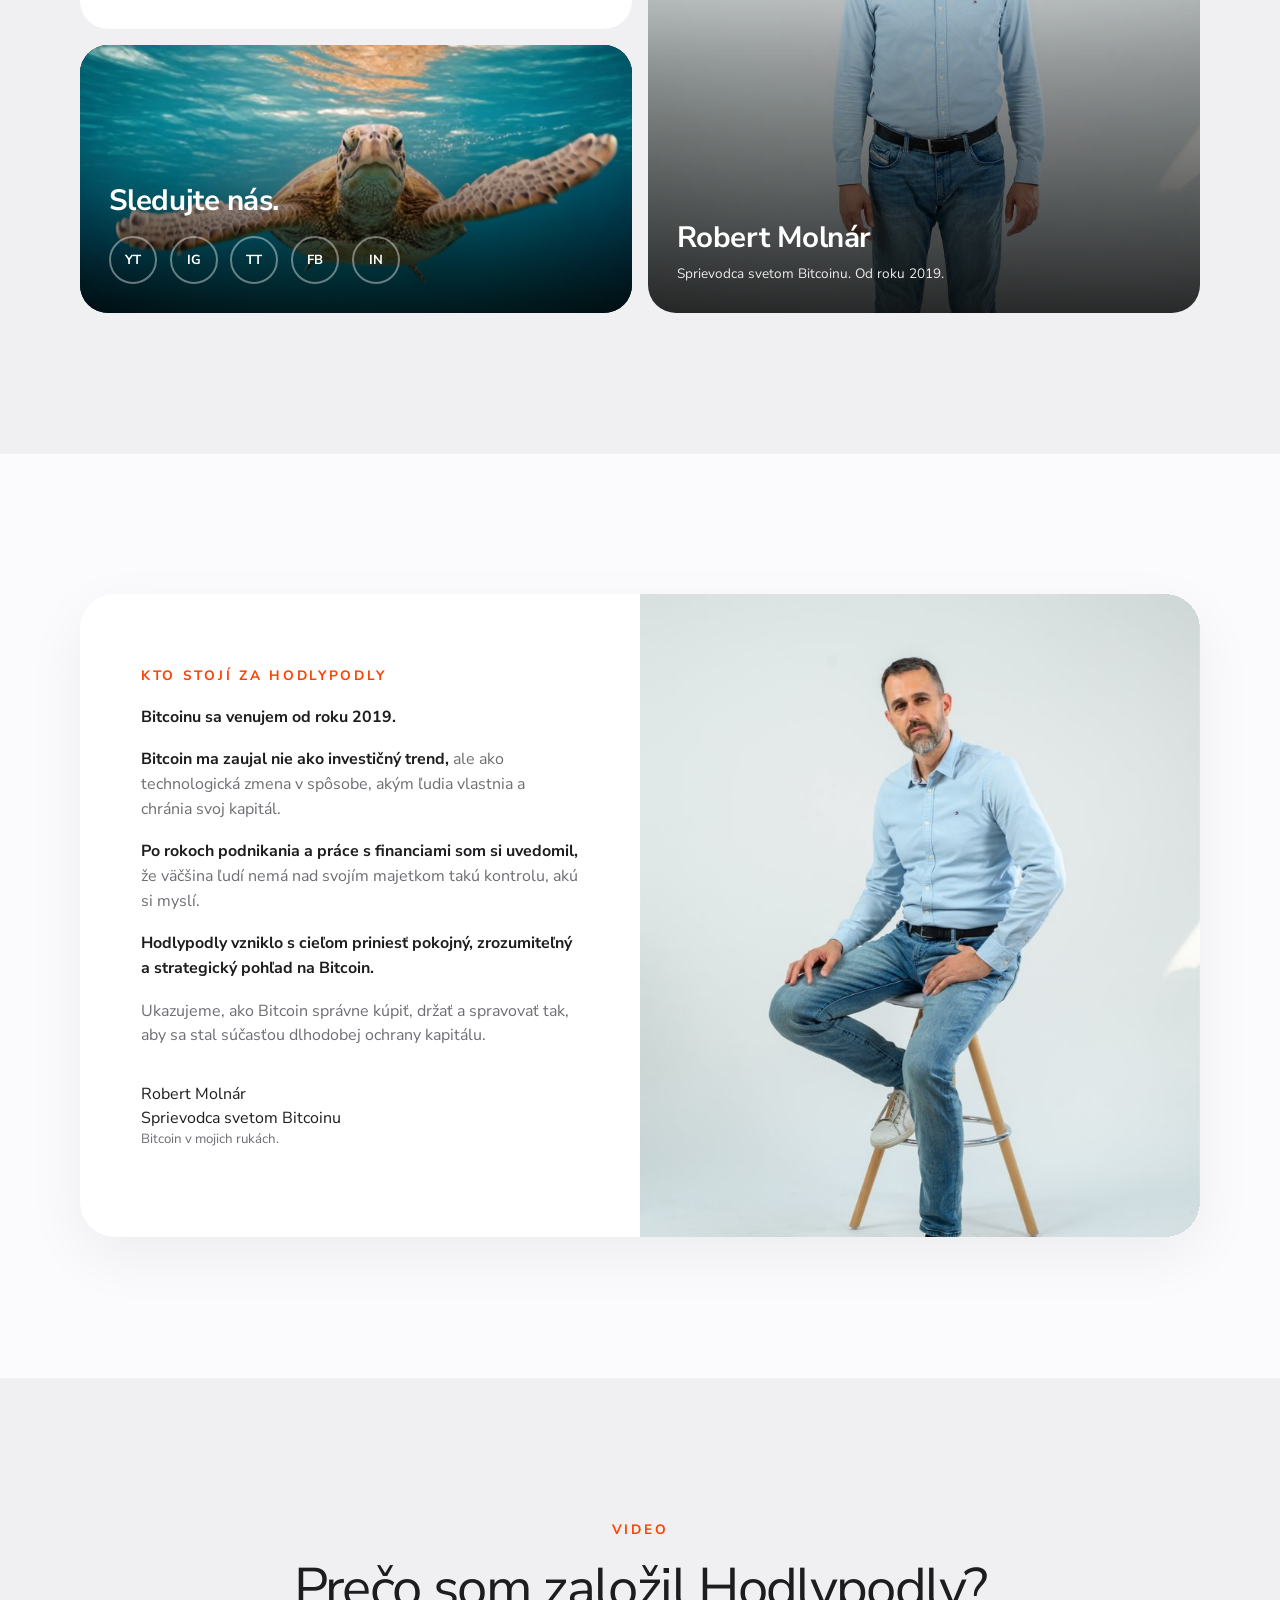
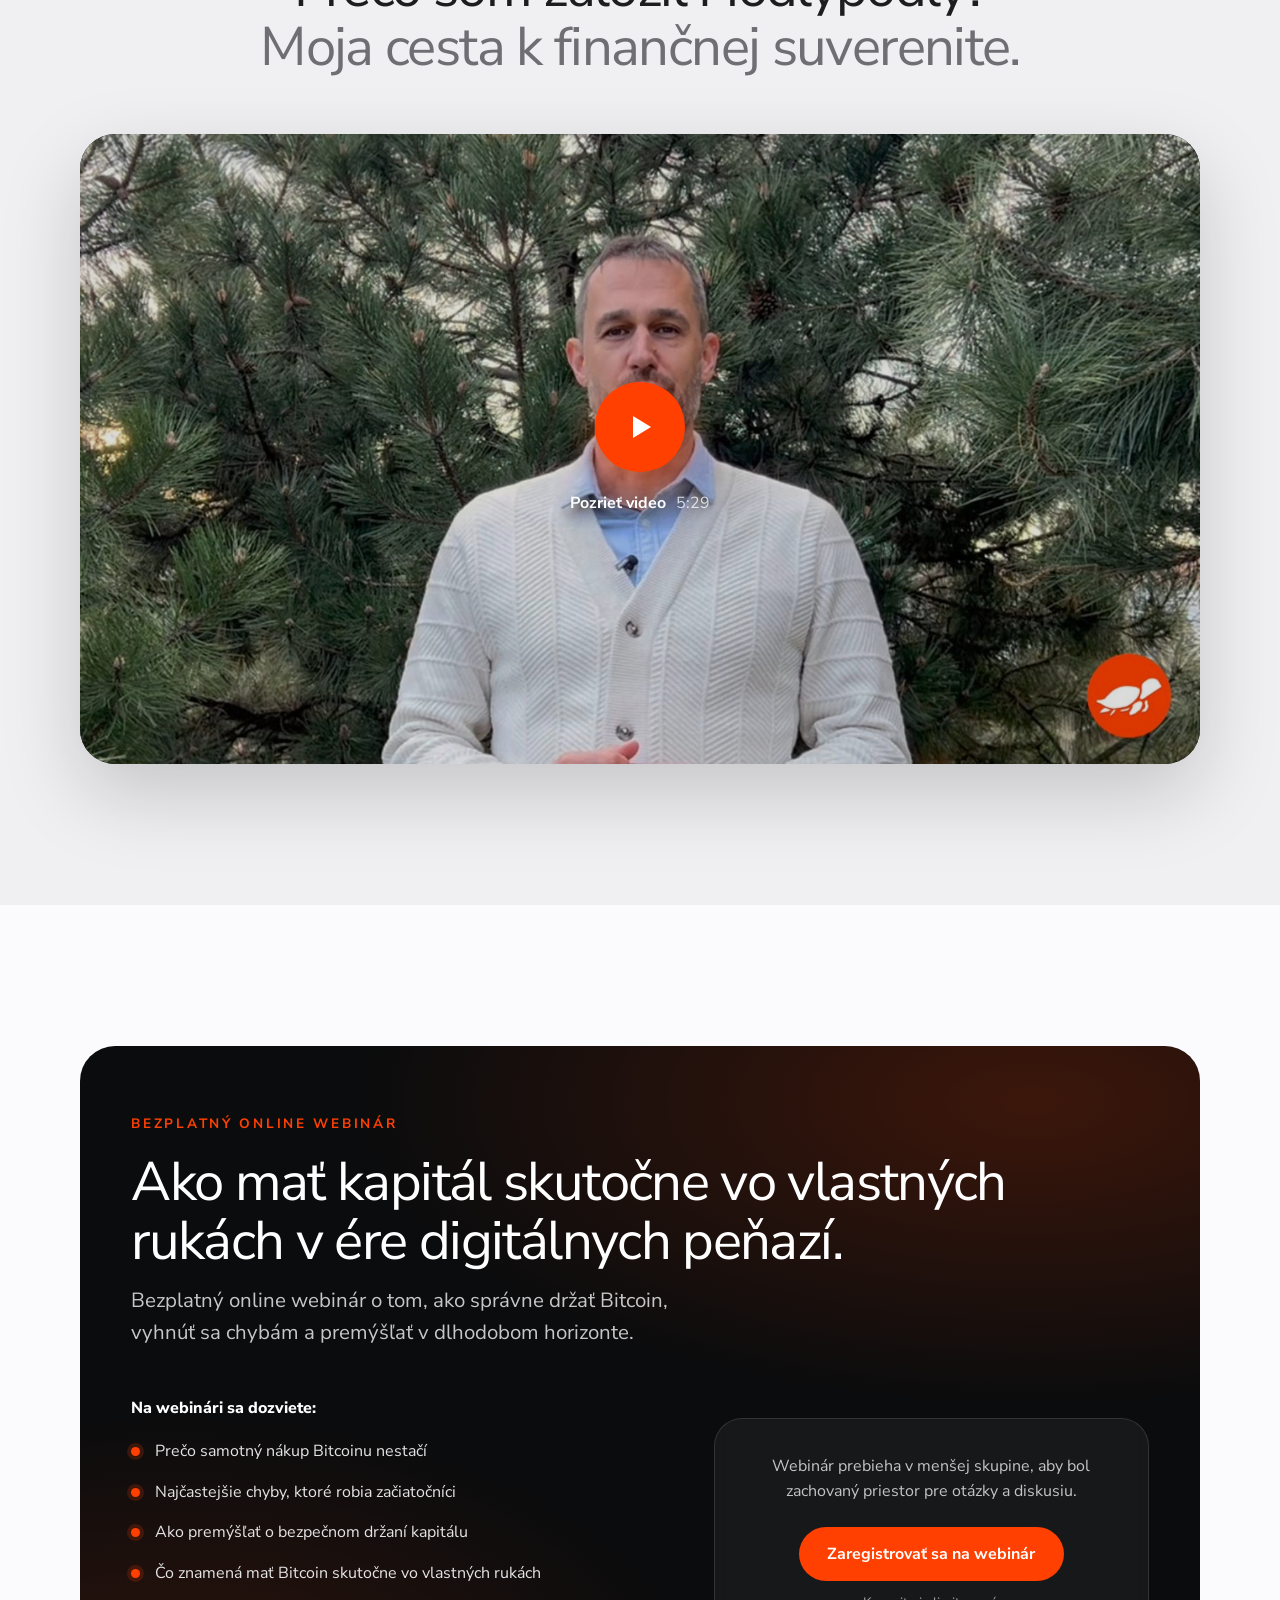
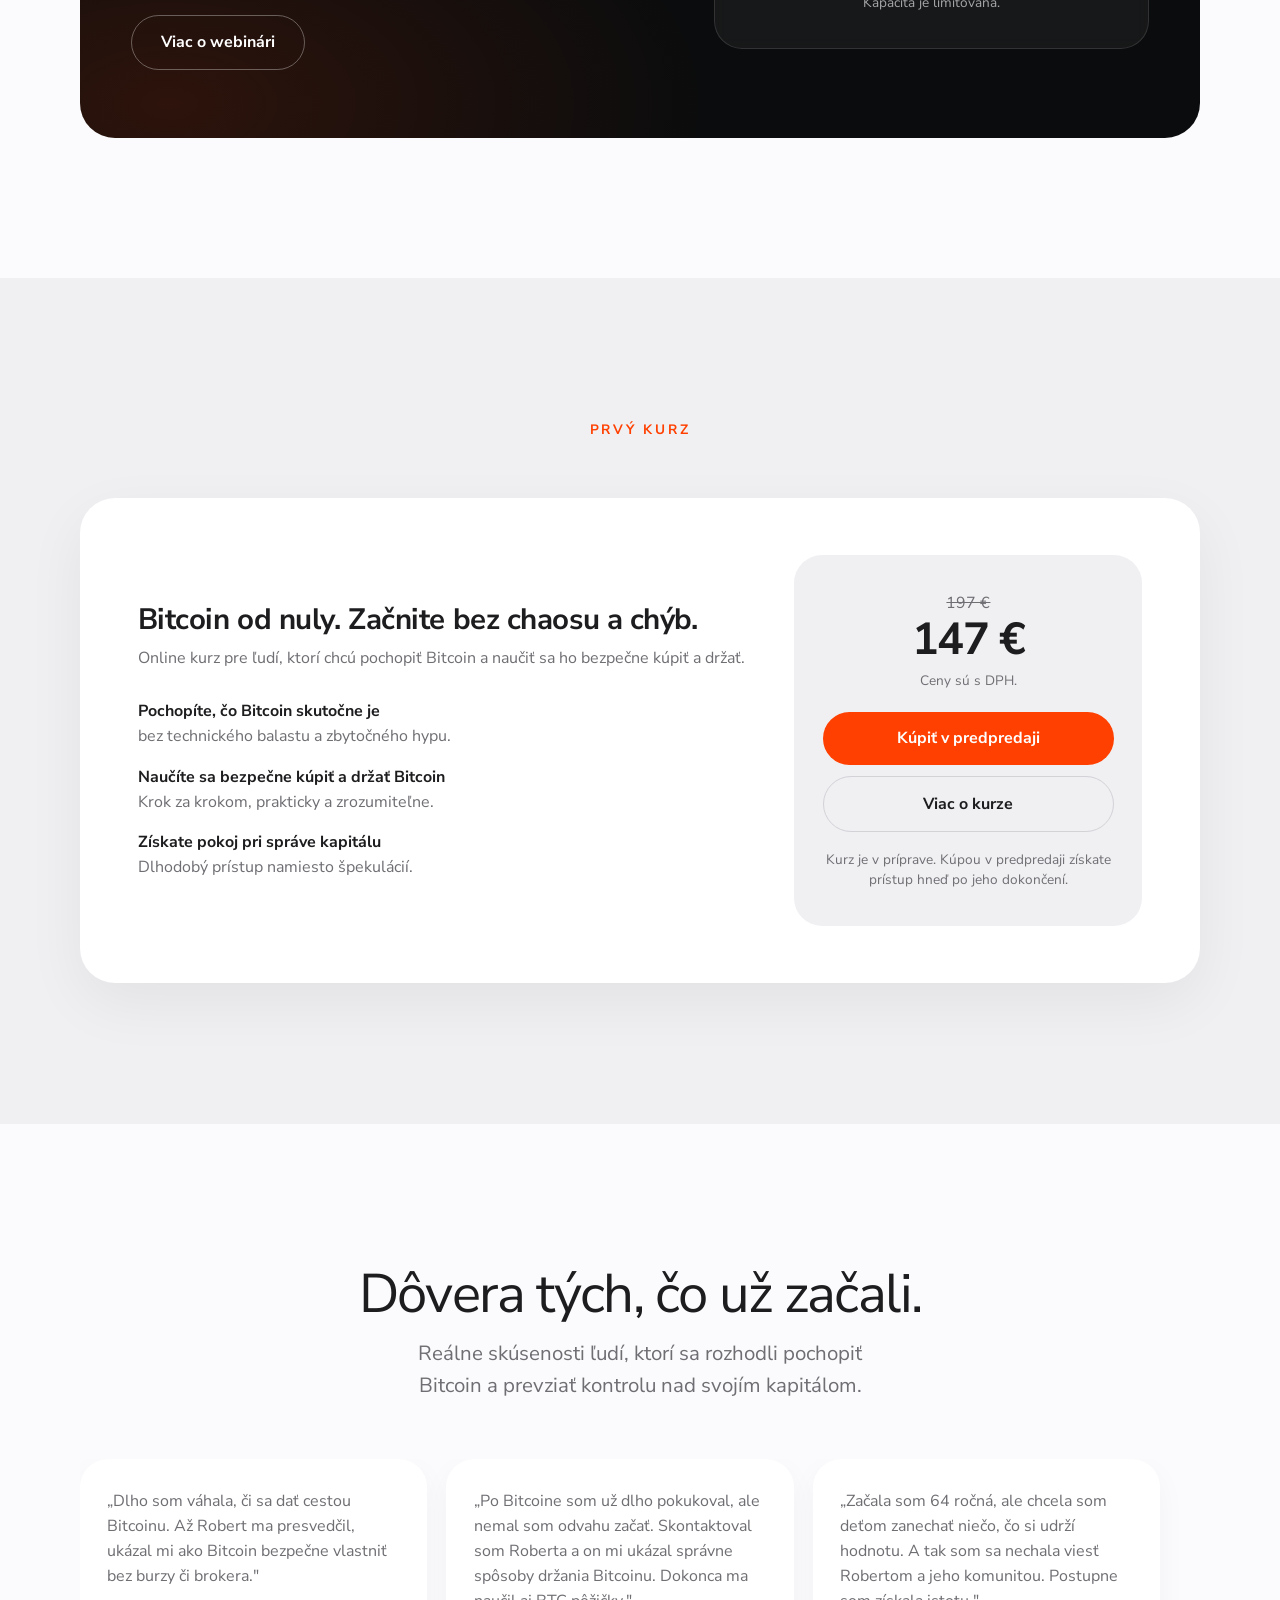
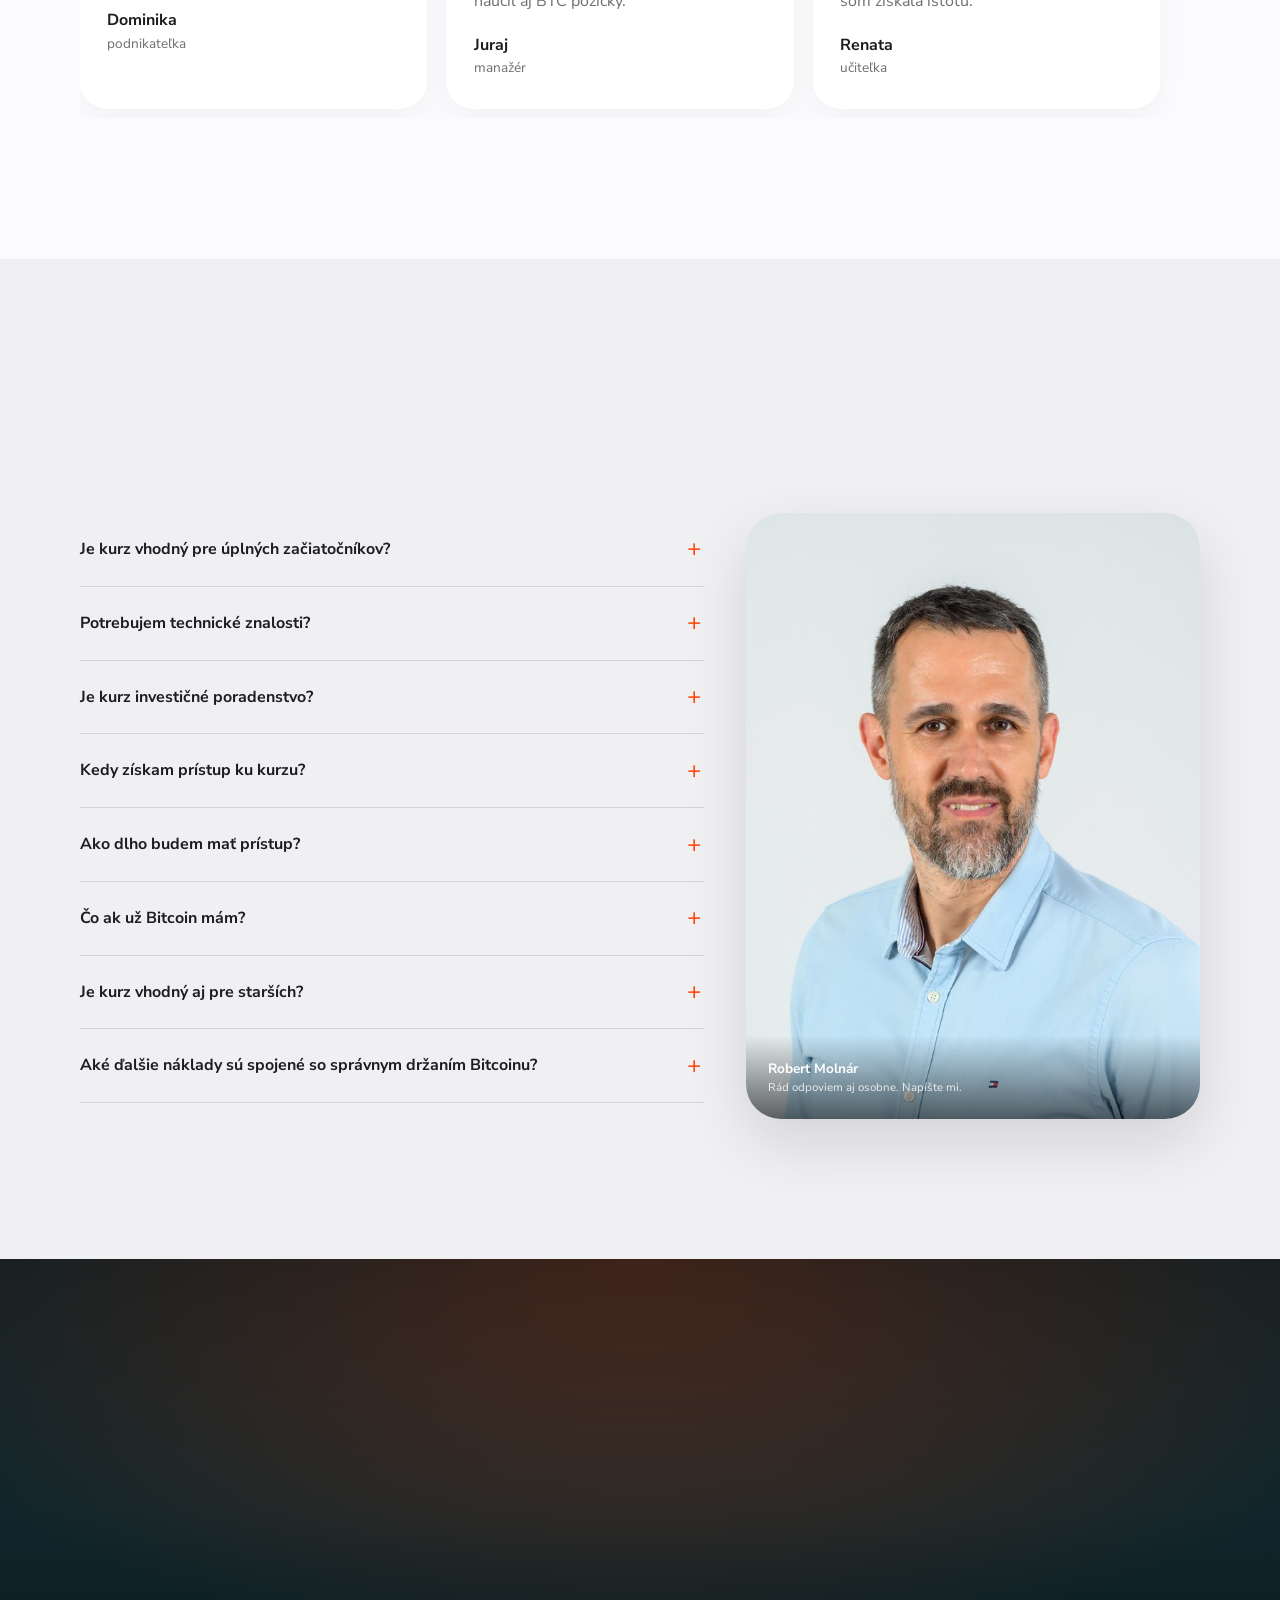
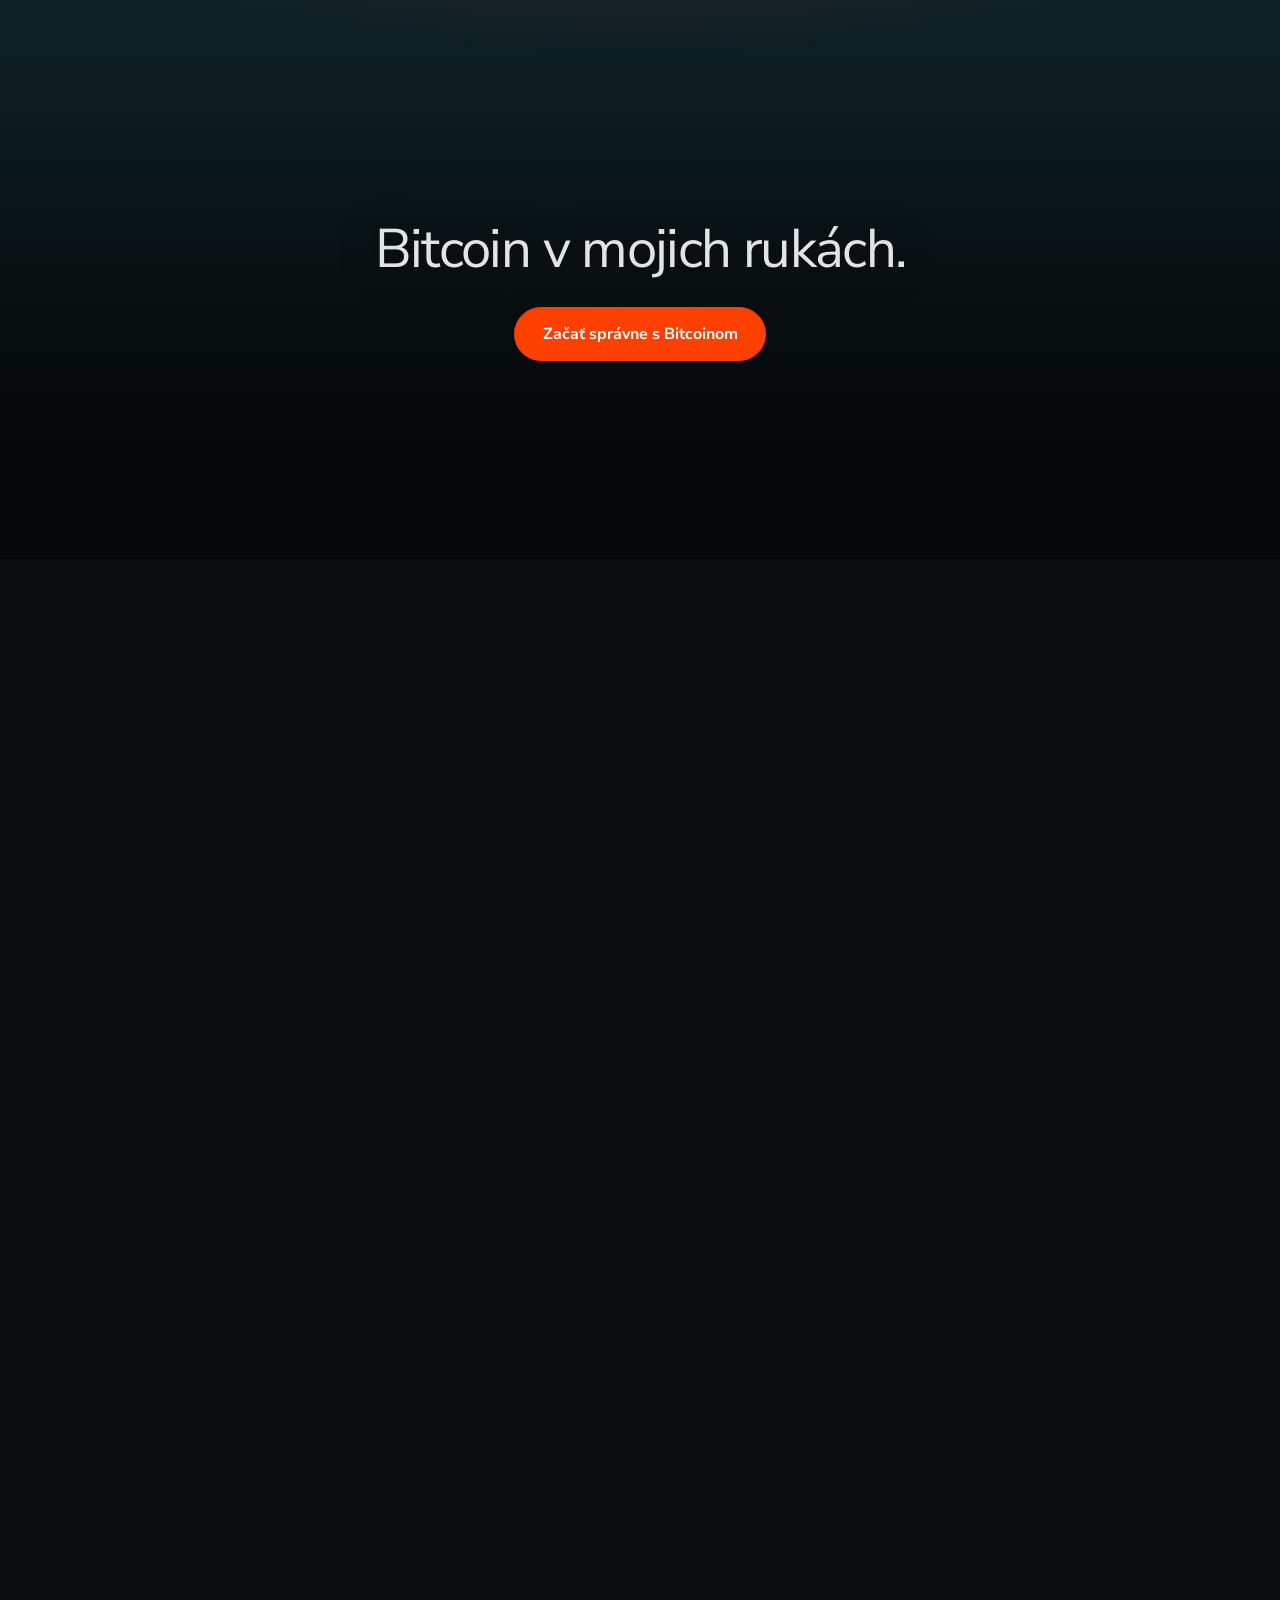
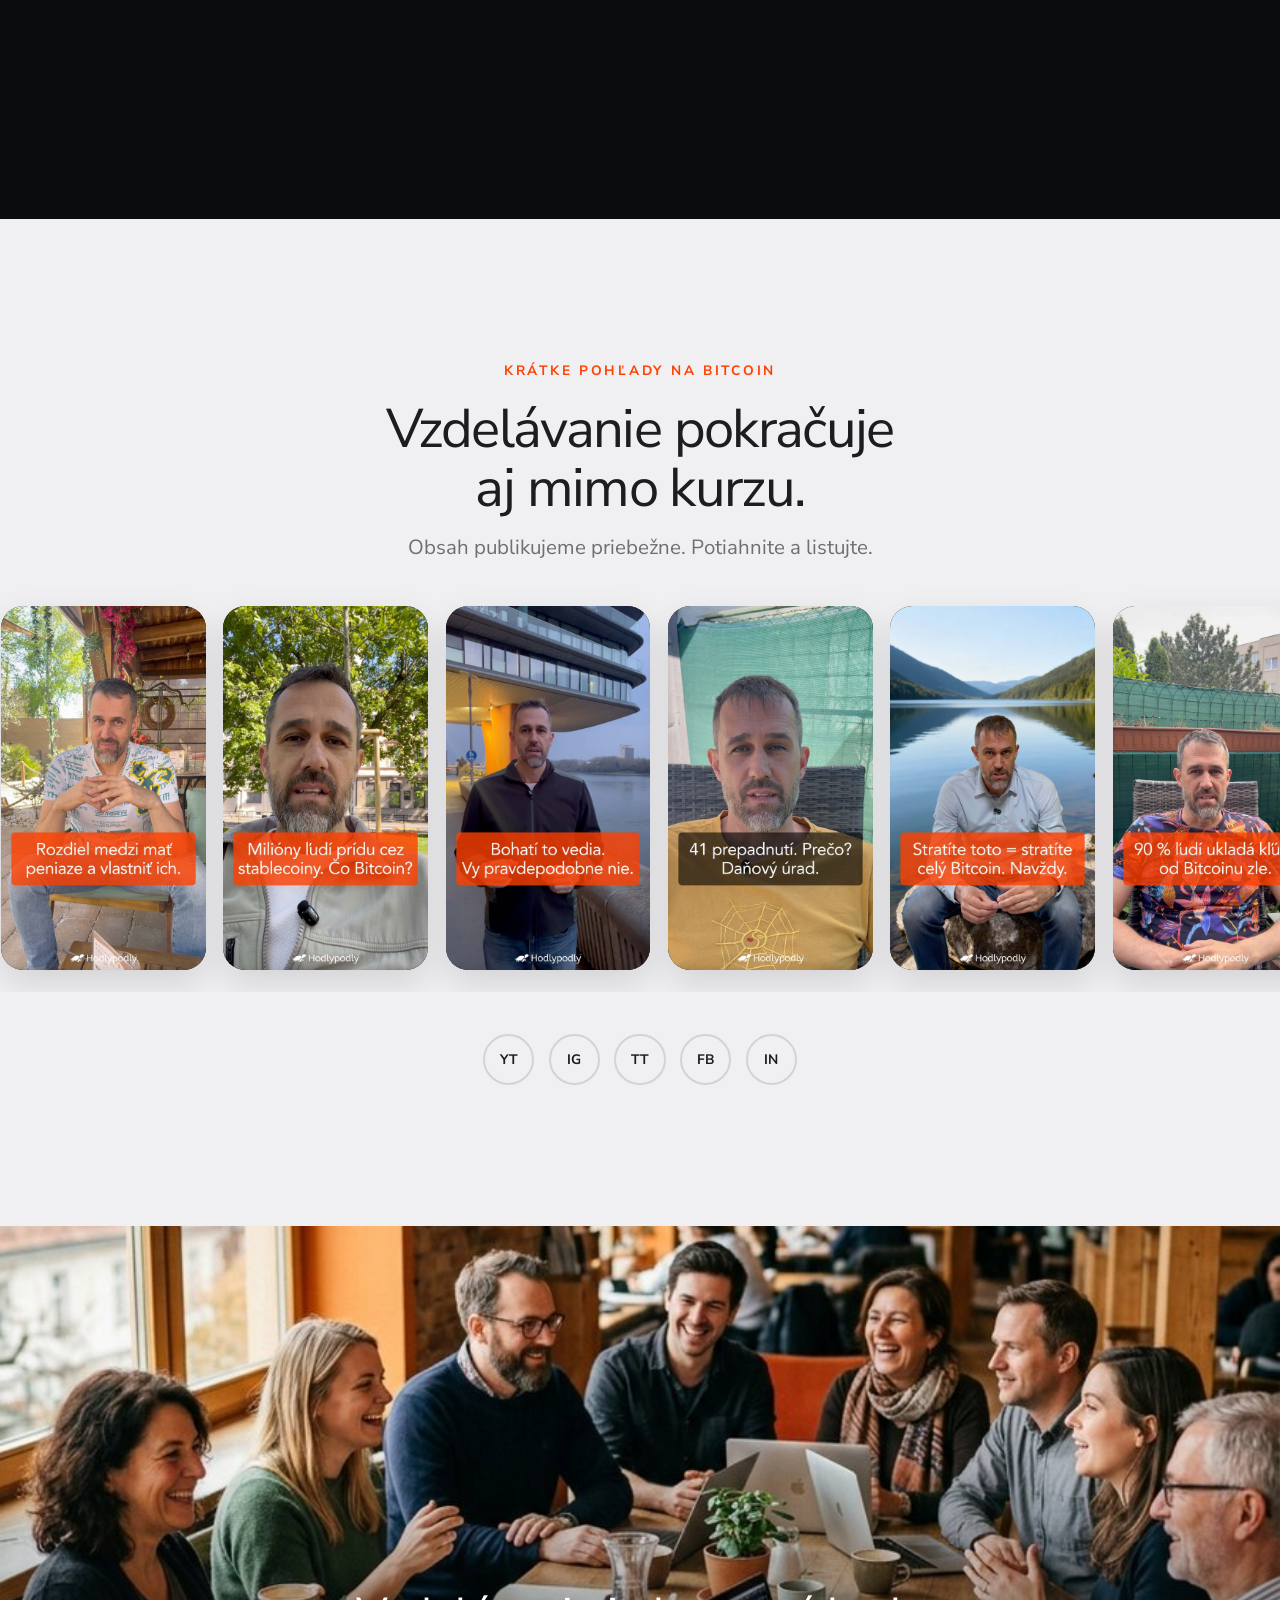
==== commit 8b4970fa: "Komunita: full-bleed fotkovy predel nad sekciou, sekcia na bielej (predtym splyvala so shorts), Sign" ====
--- a/index.html
+++ b/index.html
@@ -368,10 +368,20 @@
 </section>
 
 <!-- ======== KOMUNITA ======== -->
-<section class="sec sec--paper" id="komunita">
+<!-- ======== BAND · KOMUNITA ======== -->
+<div class="band band--tall rv">
+  <img src="assets/community.jpg" alt="Komunita Hodlypodly" loading="lazy">
+  <div class="veil"></div>
+  <div class="bcap">
+    <p class="bt">Vzdelávanie je len prvý krok.</p>
+    <p class="bs">Ďalej ideme spolu.</p>
+  </div>
+</div>
+
+<section class="sec" id="komunita">
   <div class="narrow center rv">
     <span class="eyebrow">Komunita</span>
-    <h2>Vzdelávanie je len prvý krok. <span class="thin">Ďalej ideme spolu.</span></h2>
+    <h2>Priestor pre ľudí, <span class="thin">ktorí to myslia vážne.</span></h2>
     <p class="lead">Budujeme prostredie pre ľudí, ktorí chcú premýšľať strategicky, zdieľať skúsenosti a rásť v porozumení Bitcoinu. Bez tlaku, bez špekulácií.</p>
   </div>
 
@@ -397,14 +407,9 @@
     </div>
   </div>
 
-  <div class="narrow community-grid" style="margin-top:3.6rem">
-    <div class="rv">
-      <h3 style="font-size:var(--fs-pull);font-weight:400;letter-spacing:-.015em">Komunita beží na Signale.</h3>
-      <p class="lead" style="margin-top:.8rem">Súkromne a nezávisle. Bez sledovania, bez algoritmov, bez tretích strán, ktoré by nám prístup mohli zobrať.</p>
-    </div>
-    <div class="community-card rv rv-d1">
-      <img src="assets/community.jpg" alt="Komunita Hodlypodly" loading="lazy">
-    </div>
+  <div class="narrow center rv rv-d1 signal-note">
+    <h3>Komunita beží na Signale.</h3>
+    <p class="lead">Súkromne a nezávisle. Bez sledovania, bez algoritmov a bez tretích strán, ktoré by nám prístup mohli zobrať.</p>
   </div>
 </section>
 
--- a/assets/style.css
+++ b/assets/style.css
@@ -365,6 +365,8 @@
 
 /* ---------- full-bleed band predely ---------- */
 .band{position:relative;height:clamp(340px,52vh,540px);overflow:hidden}
+.band--tall{height:clamp(380px,58vh,620px)}
+.band--tall .veil{background:linear-gradient(to top,rgba(5,10,12,.72),rgba(5,10,12,.15) 55%,rgba(5,10,12,.25))}
 .band img{position:absolute;inset:0;width:100%;height:100%;object-fit:cover}
 .band .veil{position:absolute;inset:0;background:linear-gradient(to top,rgba(5,10,12,.55),transparent 55%)}
 .band .bcap{position:absolute;inset:0;display:flex;flex-direction:column;align-items:center;justify-content:flex-end;
@@ -554,3 +556,9 @@
   .legal-table td::before{content:attr(data-l);display:block;font-size:var(--fs-tiny);font-weight:700;
     text-transform:uppercase;letter-spacing:.1em;color:var(--ink);margin-bottom:.15rem}
 }
+
+.signal-note{margin-top:3.4rem;padding-top:2.8rem;border-top:1px solid var(--hair);max-width:640px}
+.signal-note h3{font-size:var(--fs-pull);font-weight:400;letter-spacing:-.015em;margin-bottom:.7rem}
+.tiers{align-items:stretch}
+.tier{justify-content:flex-start}
+.tier .tier-soon{margin-top:auto}
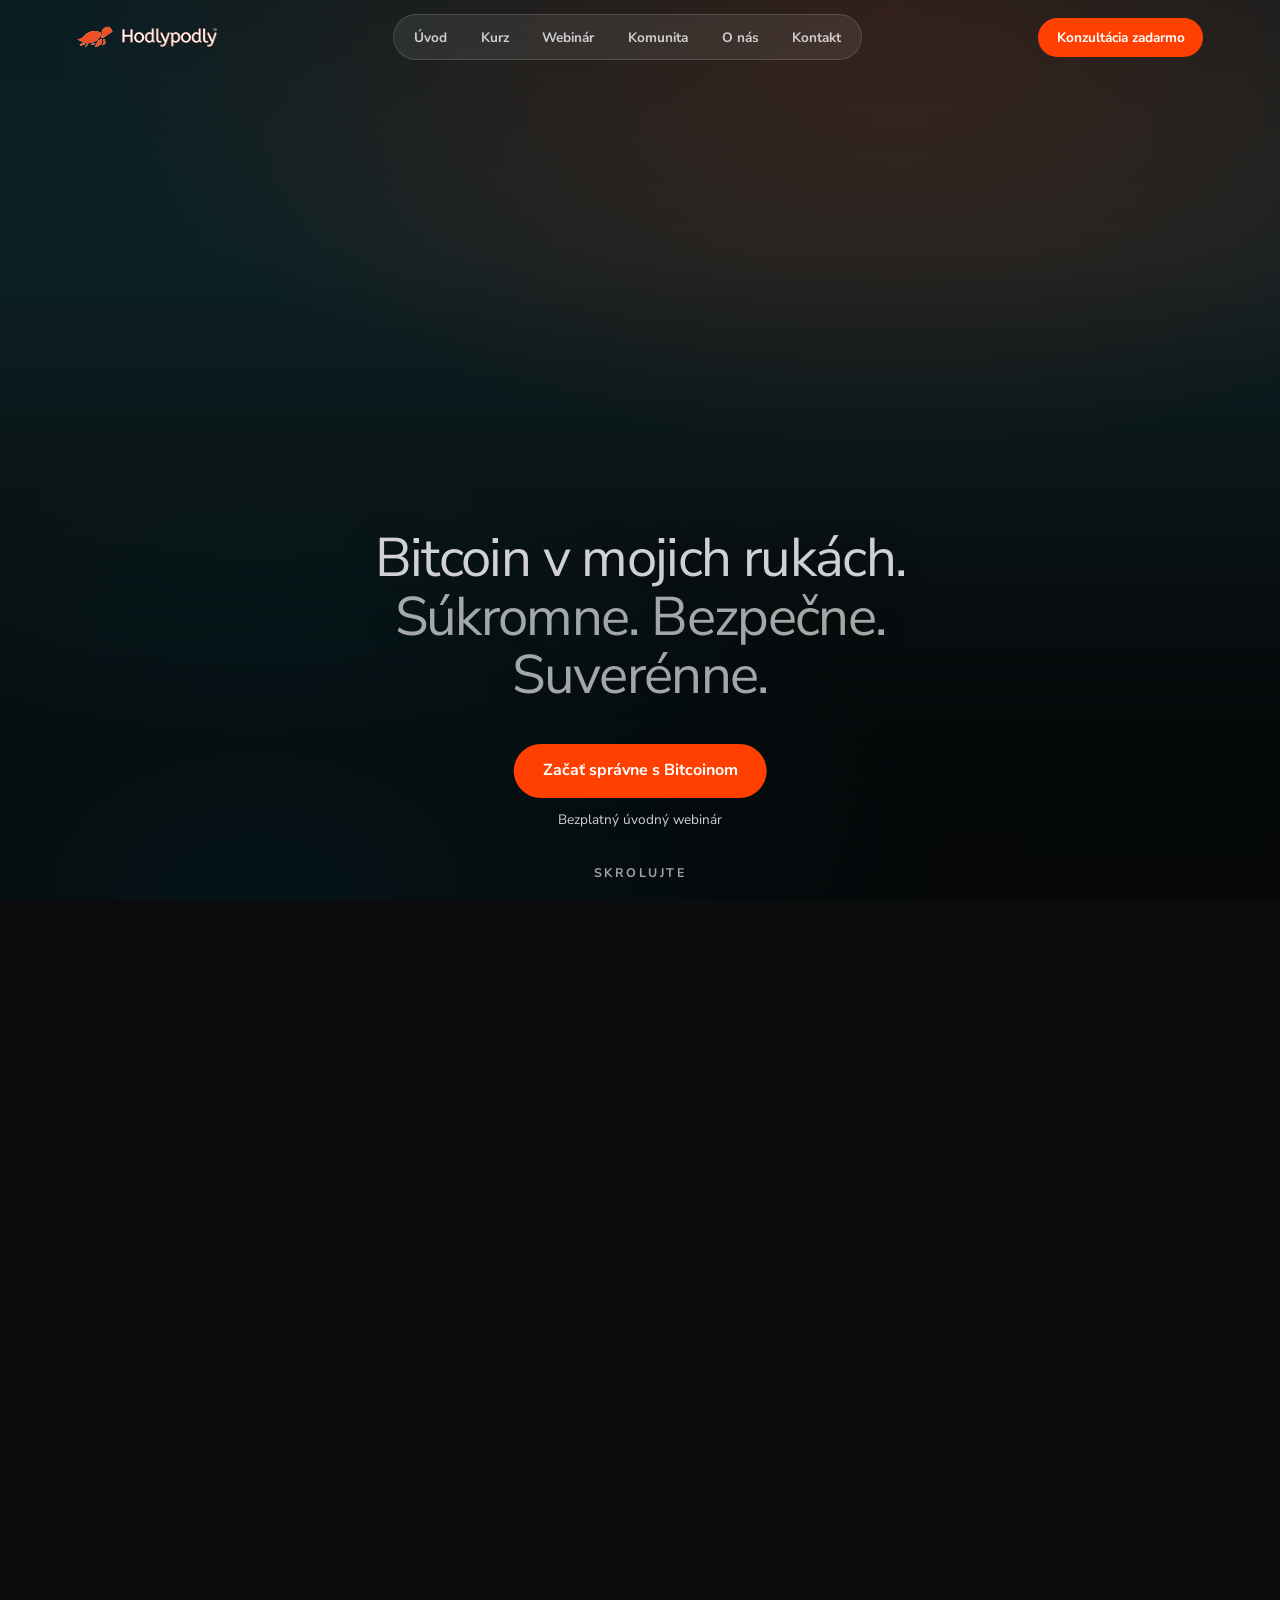
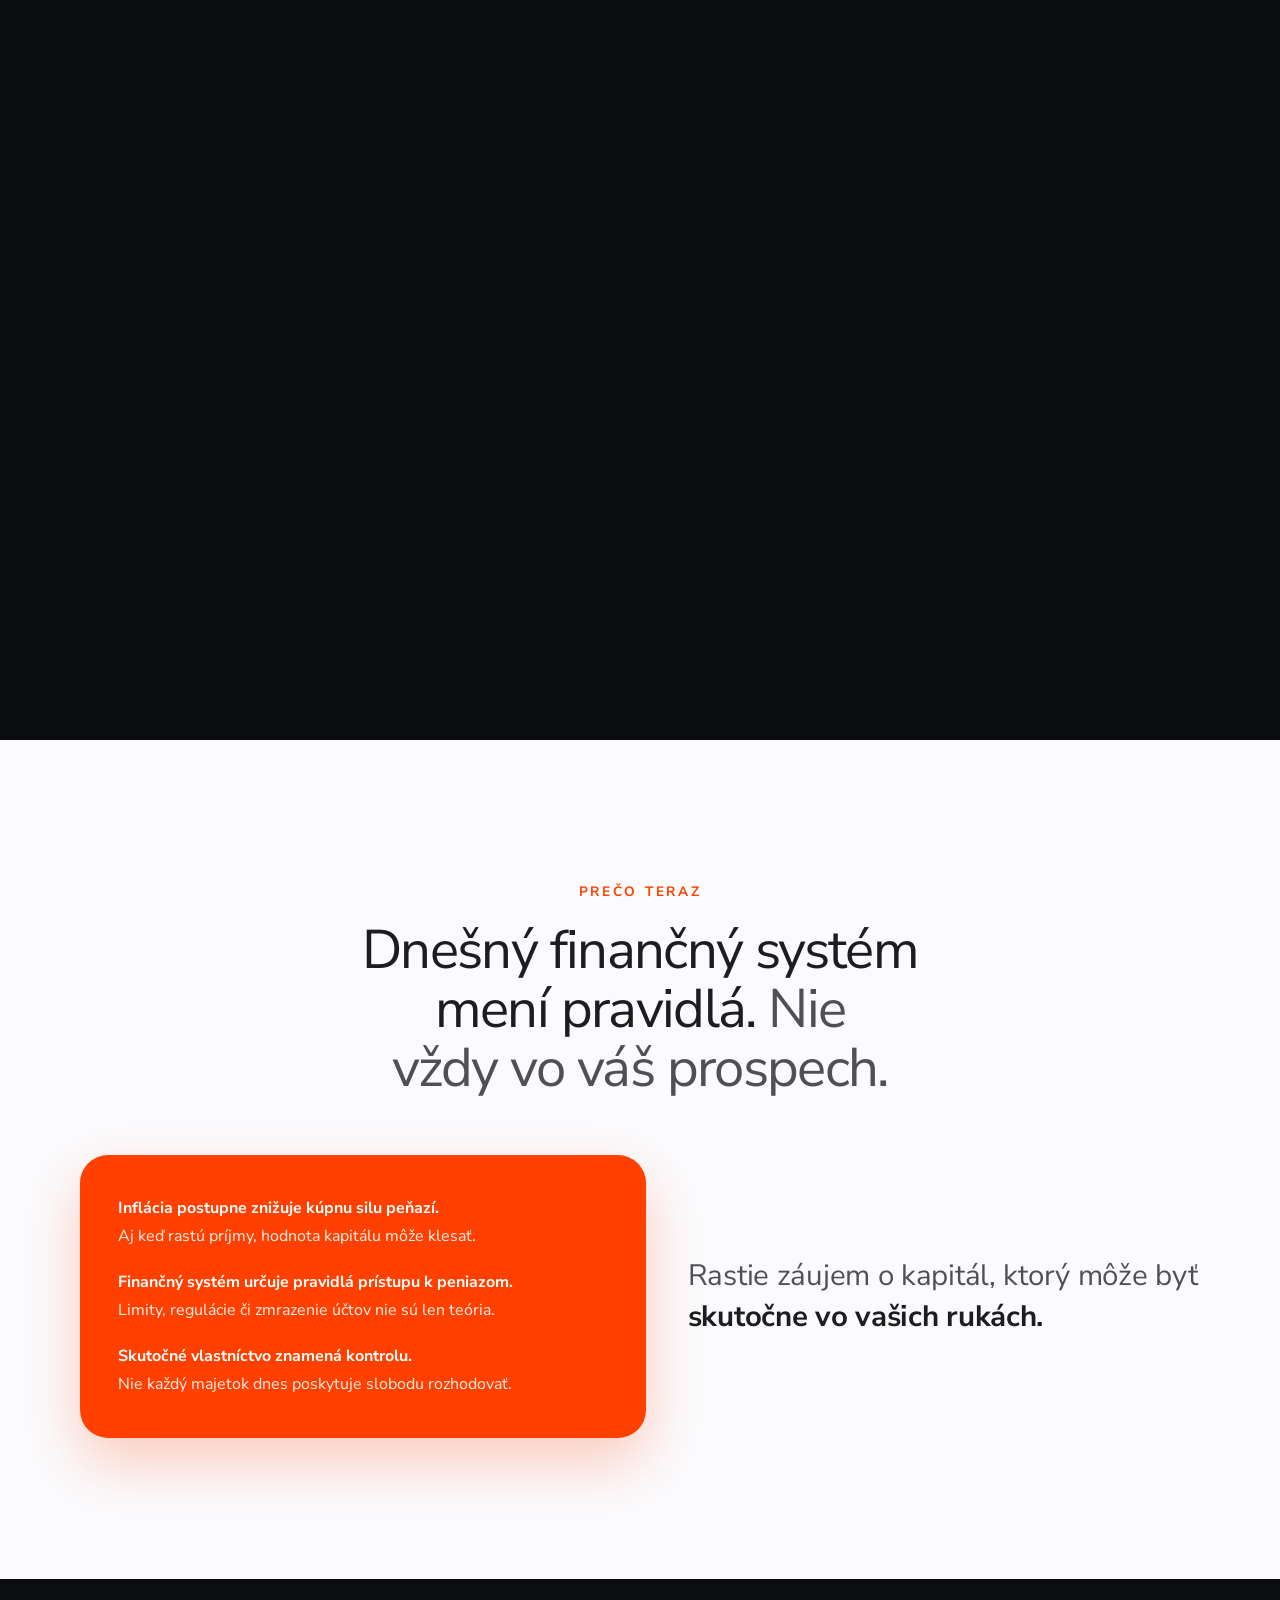
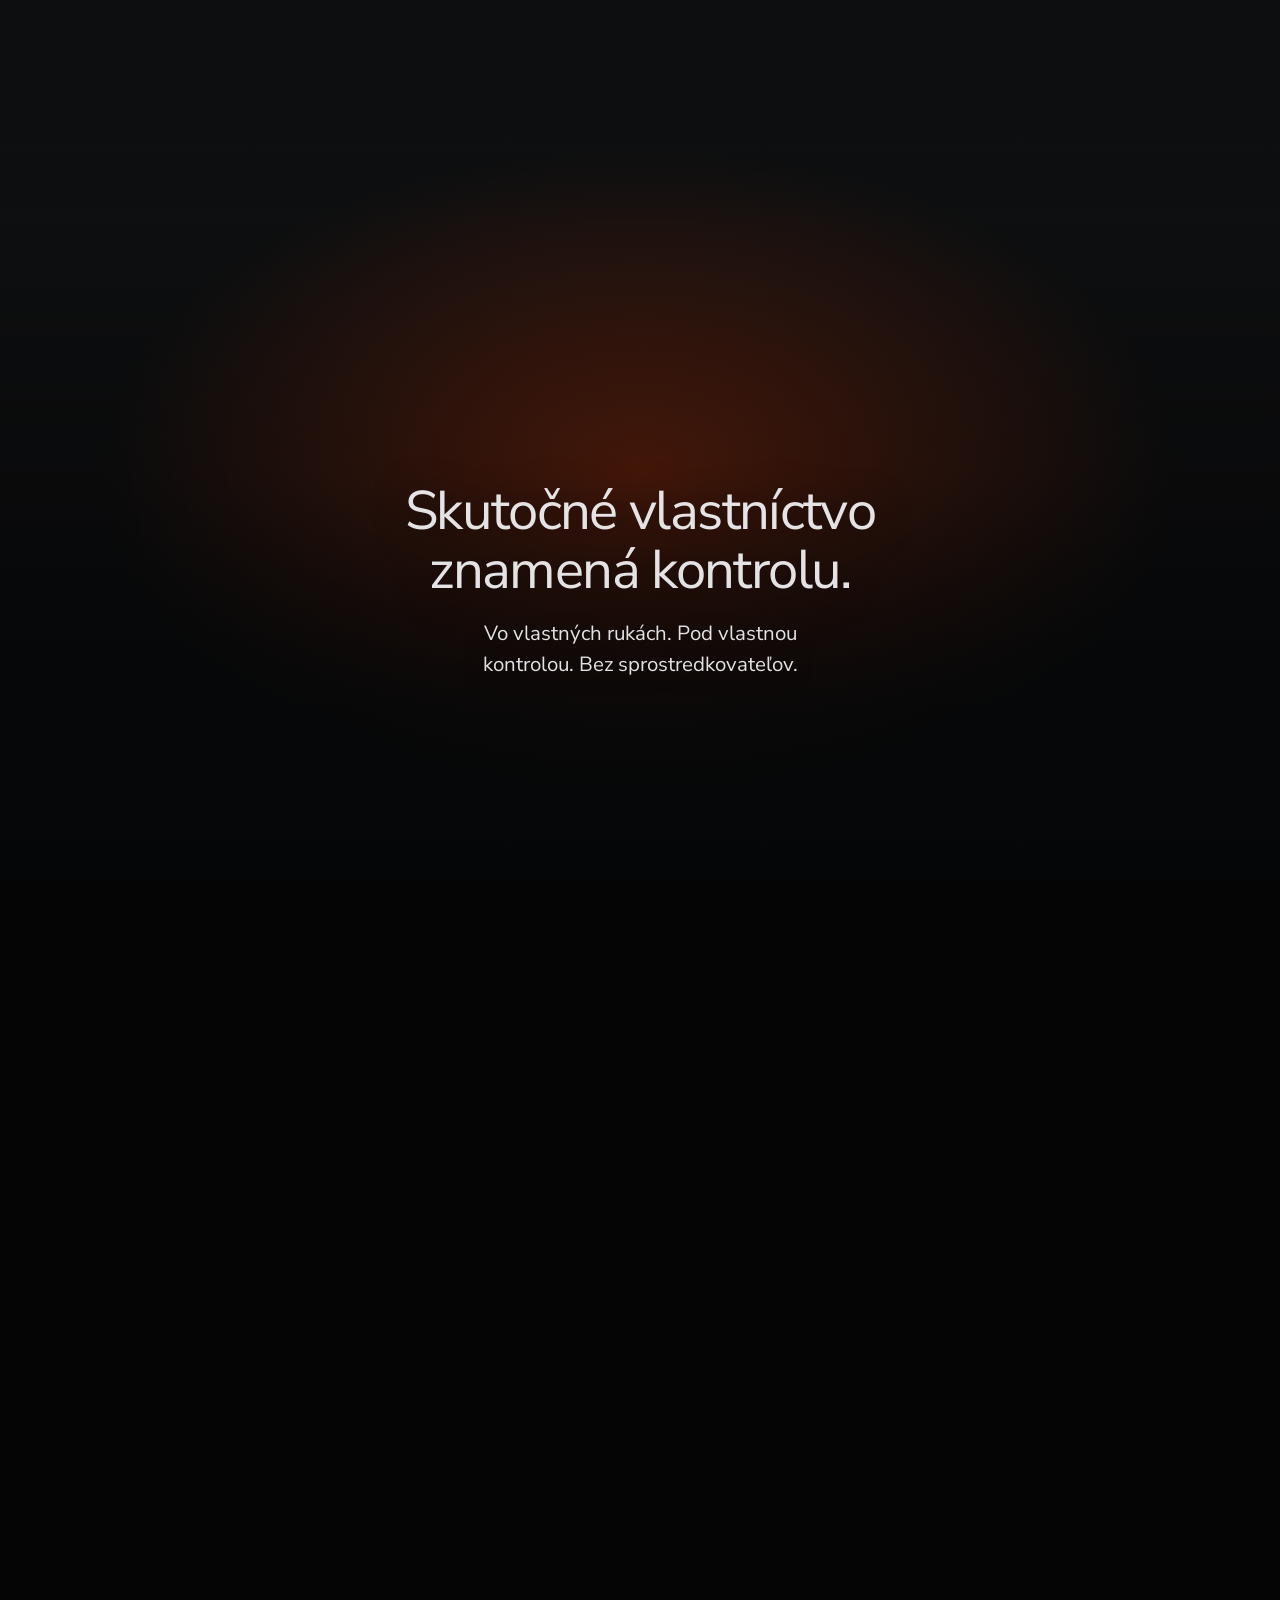
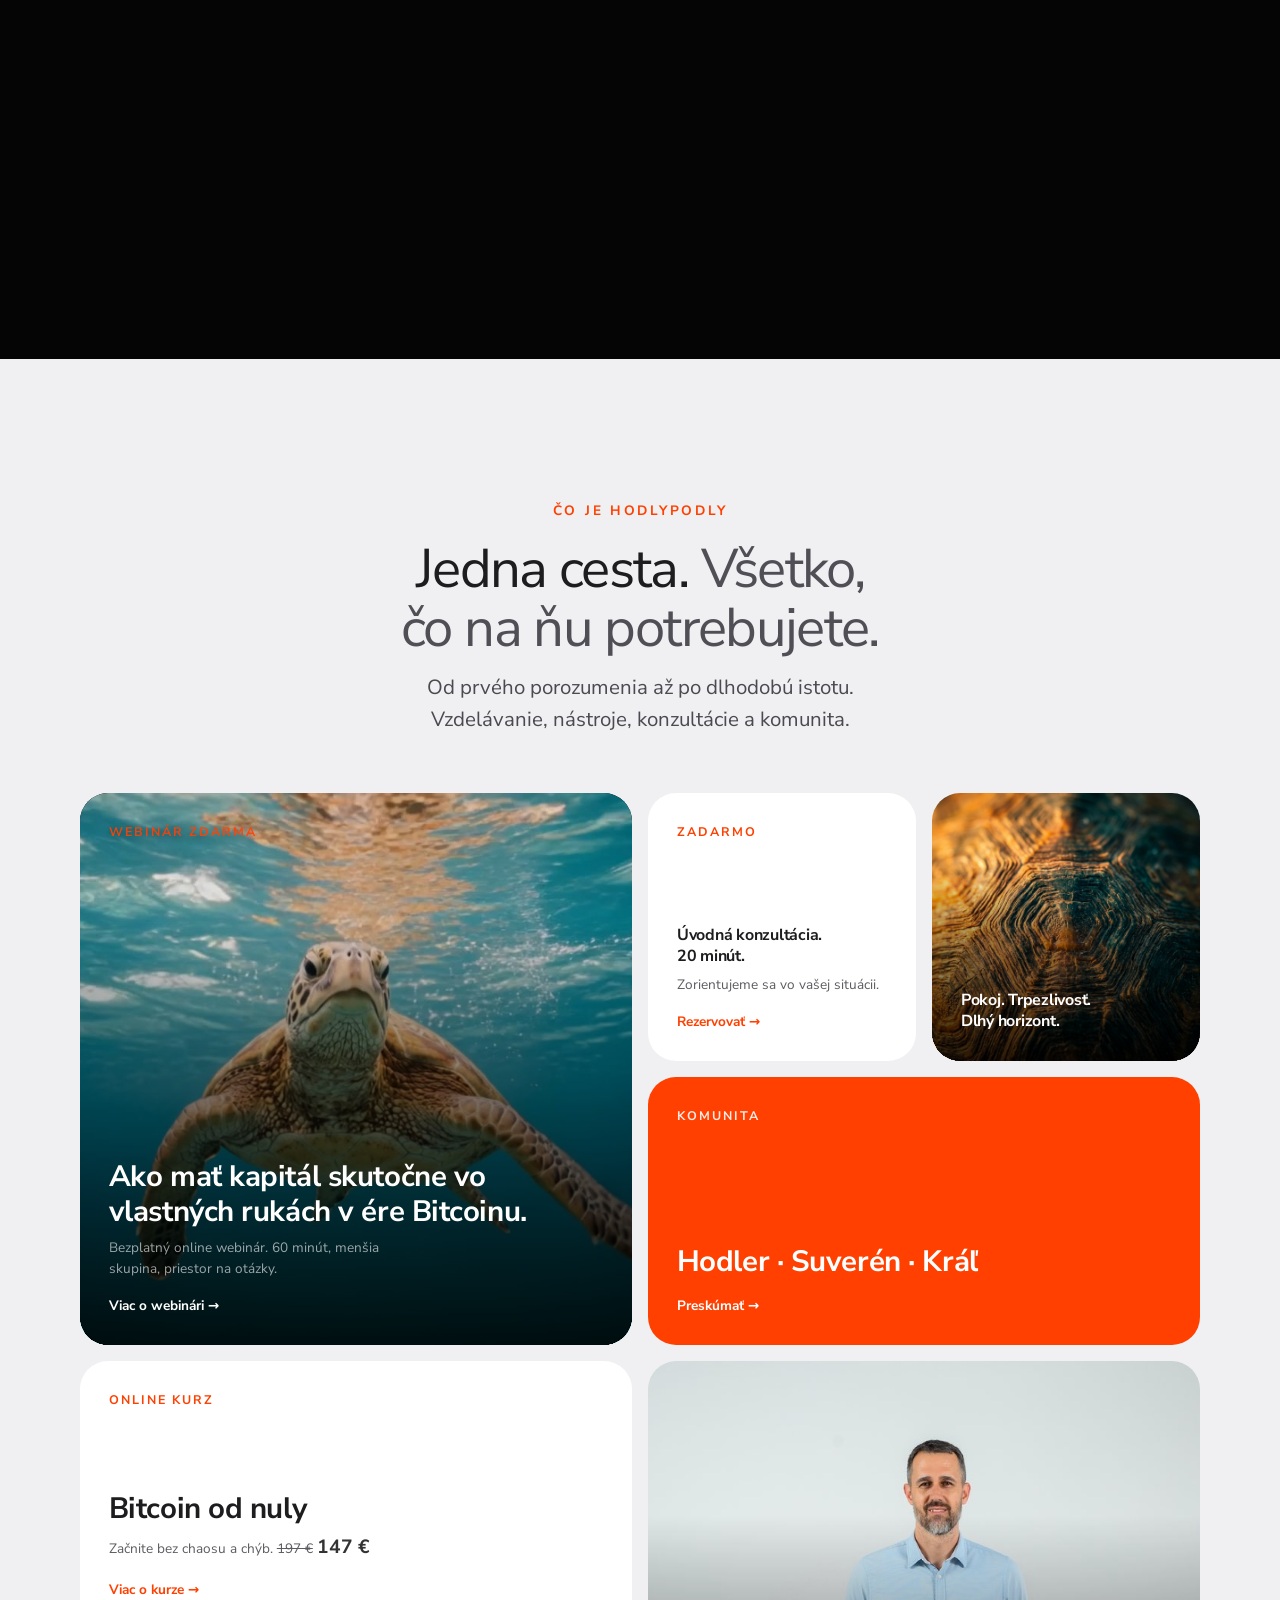
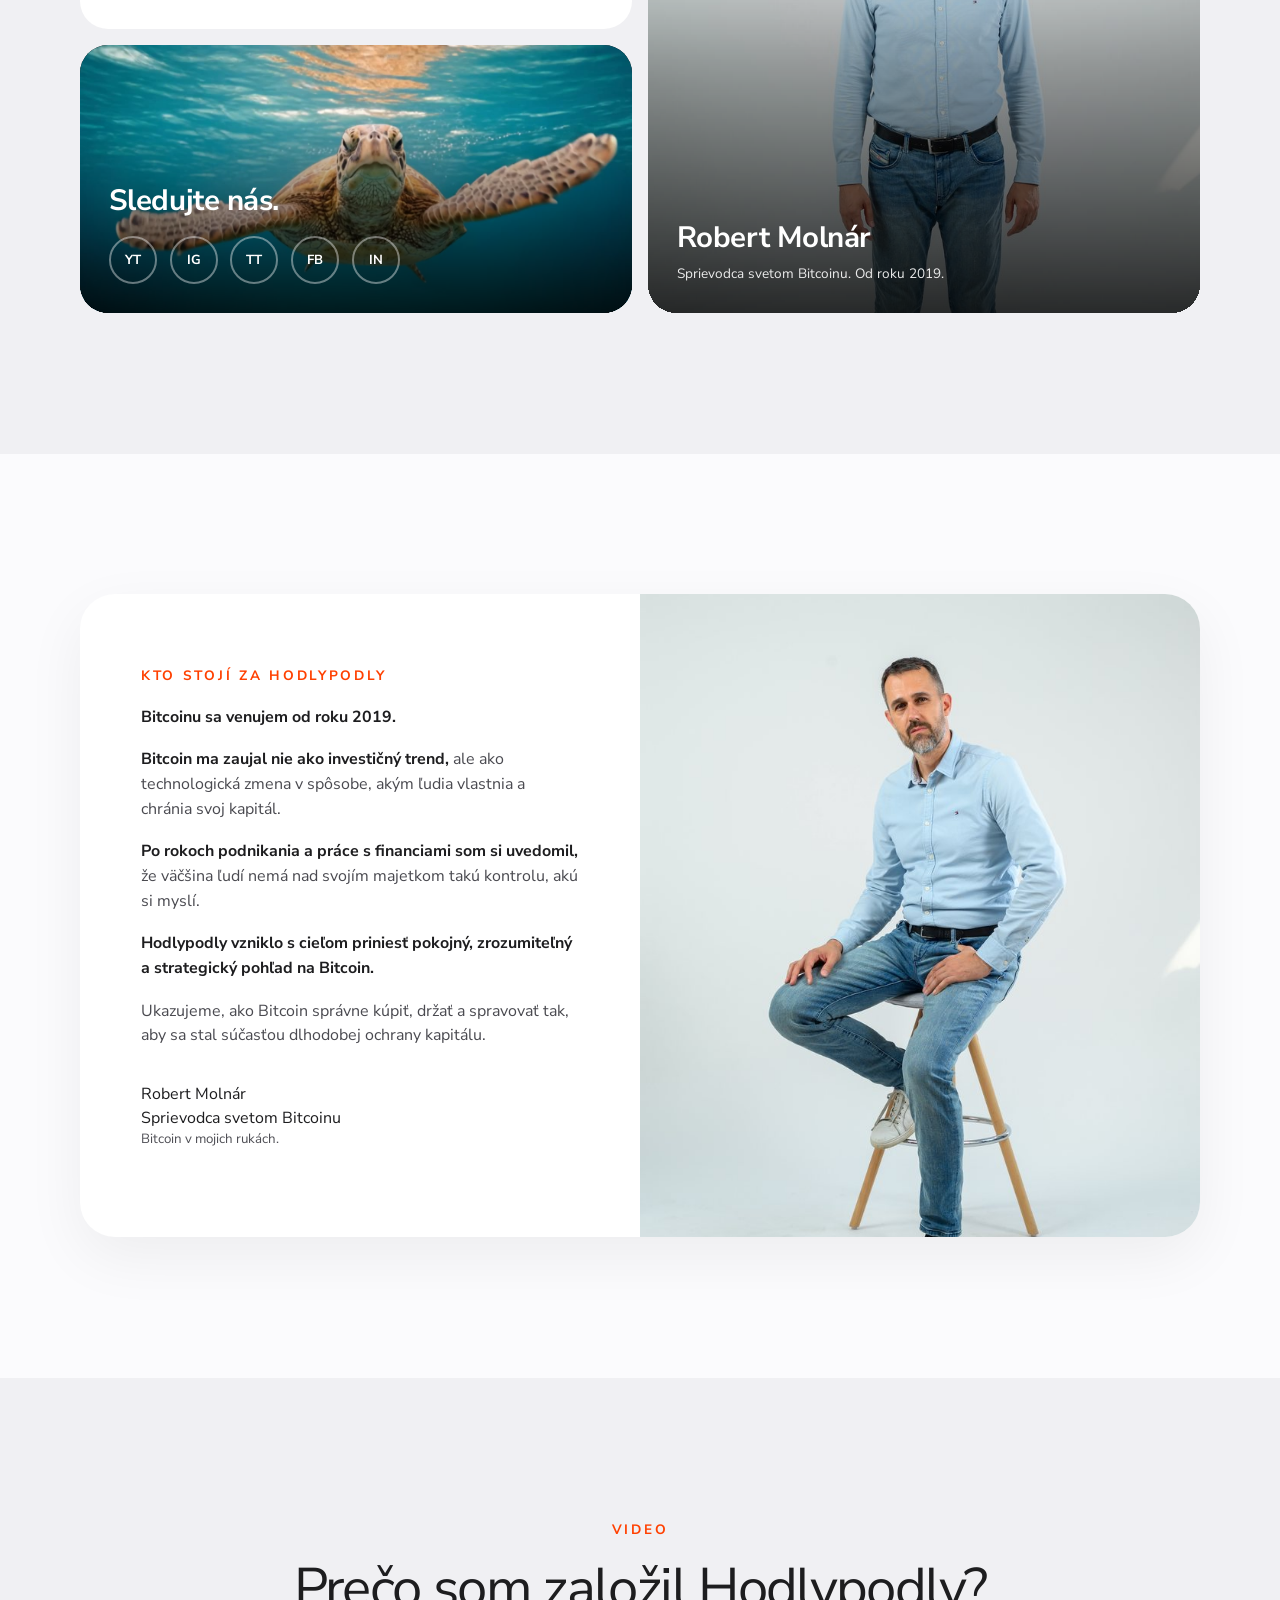
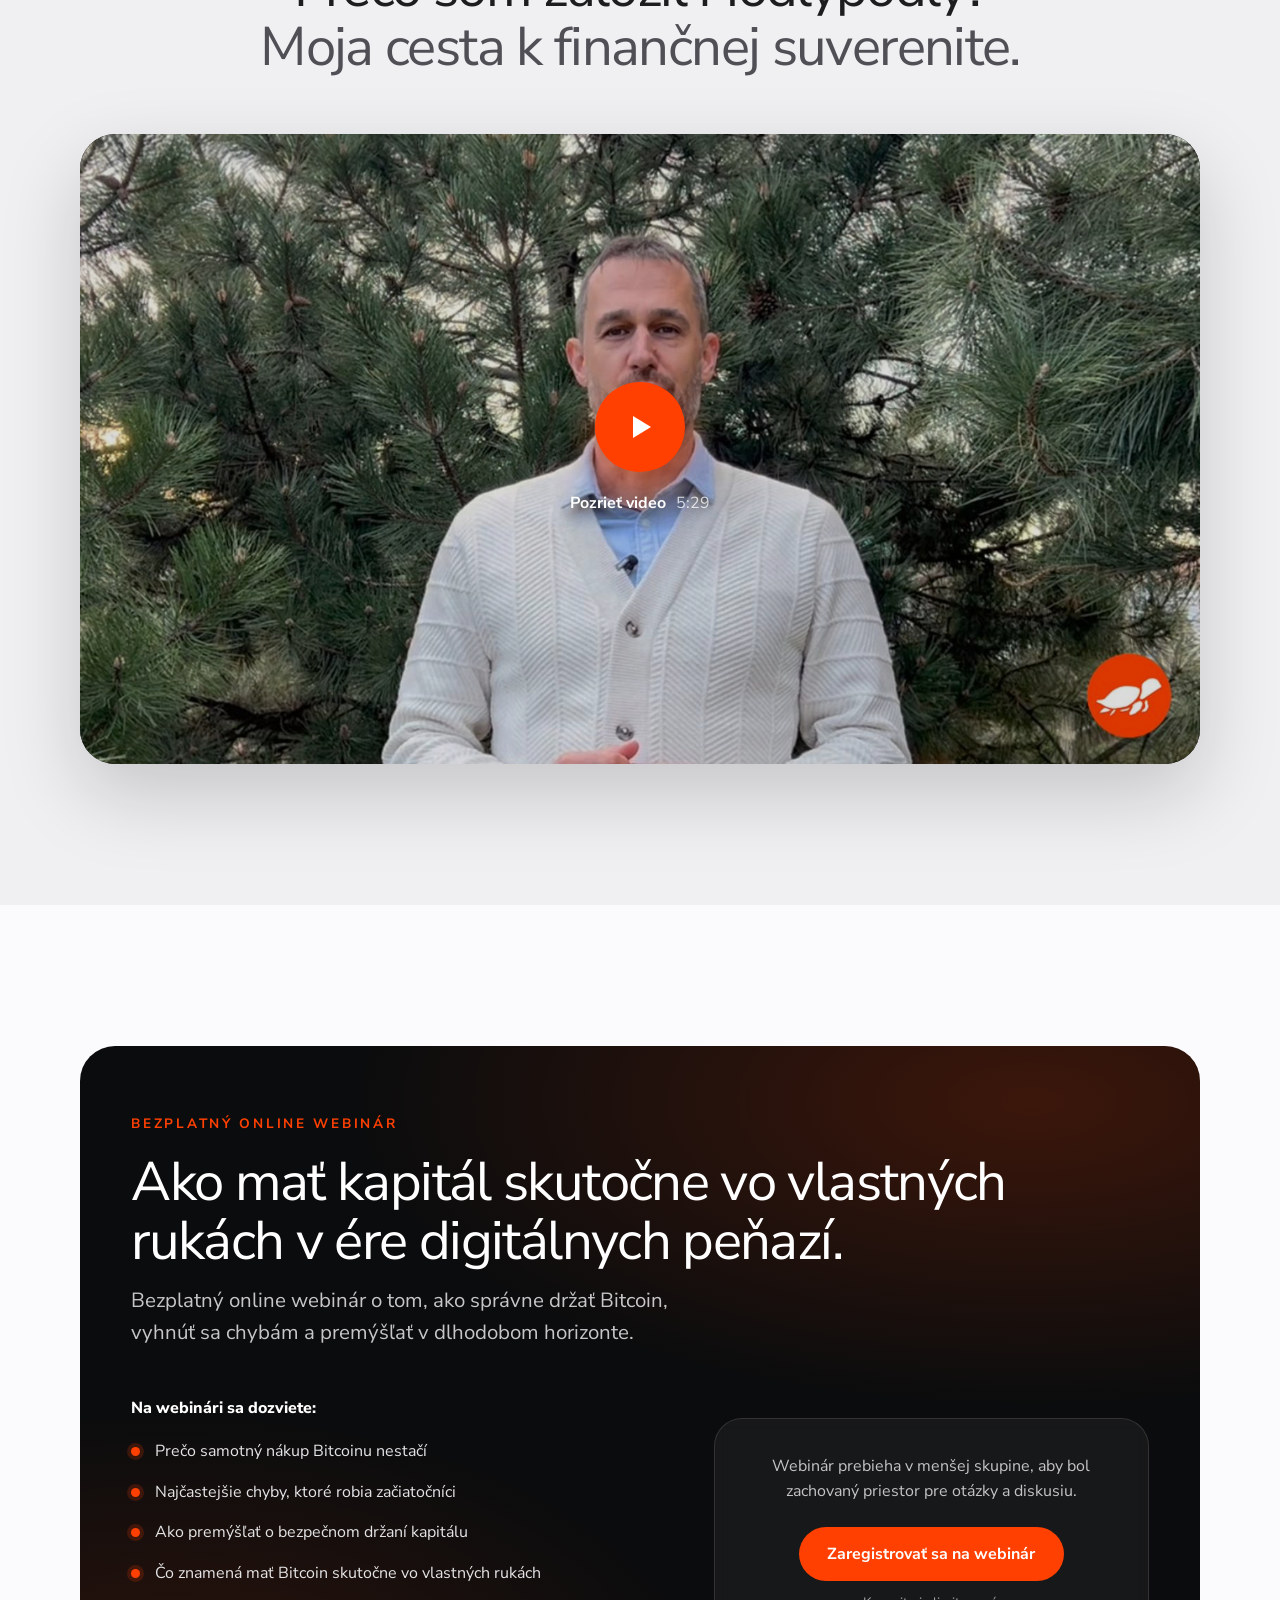
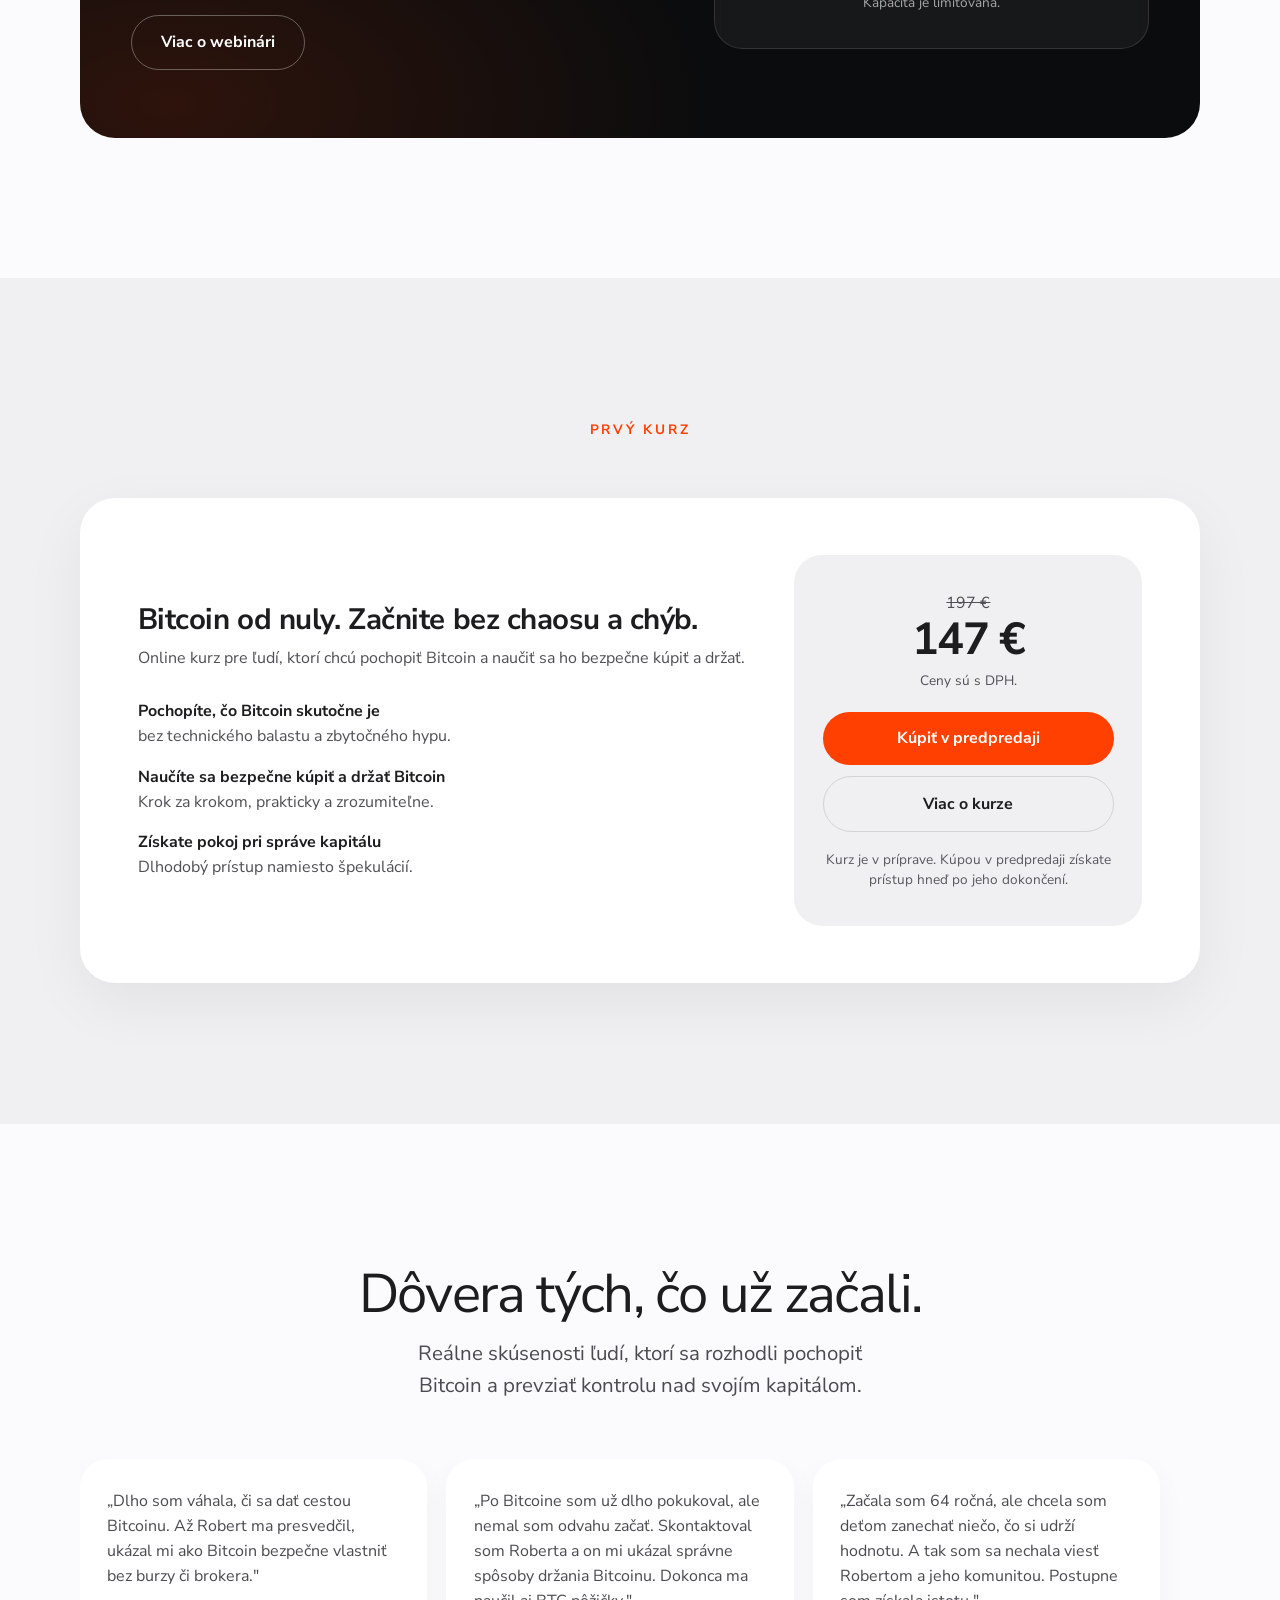
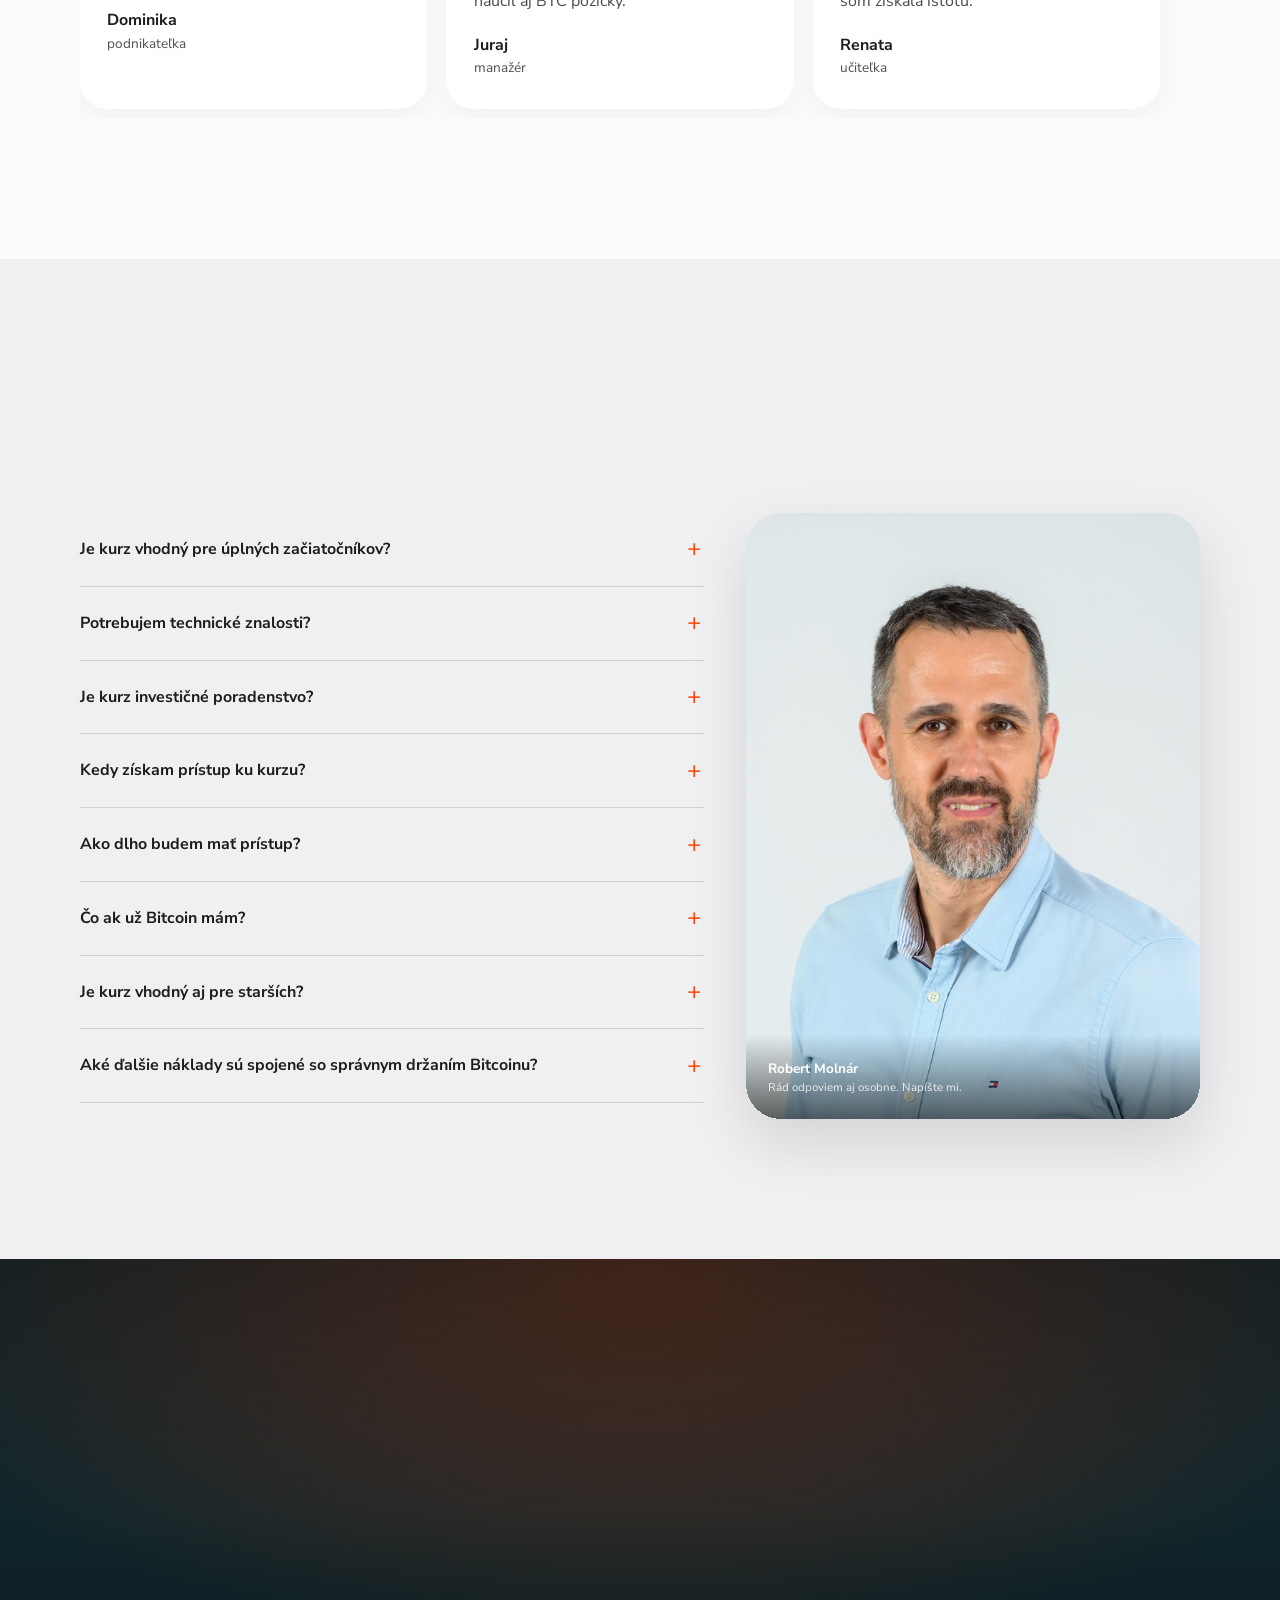
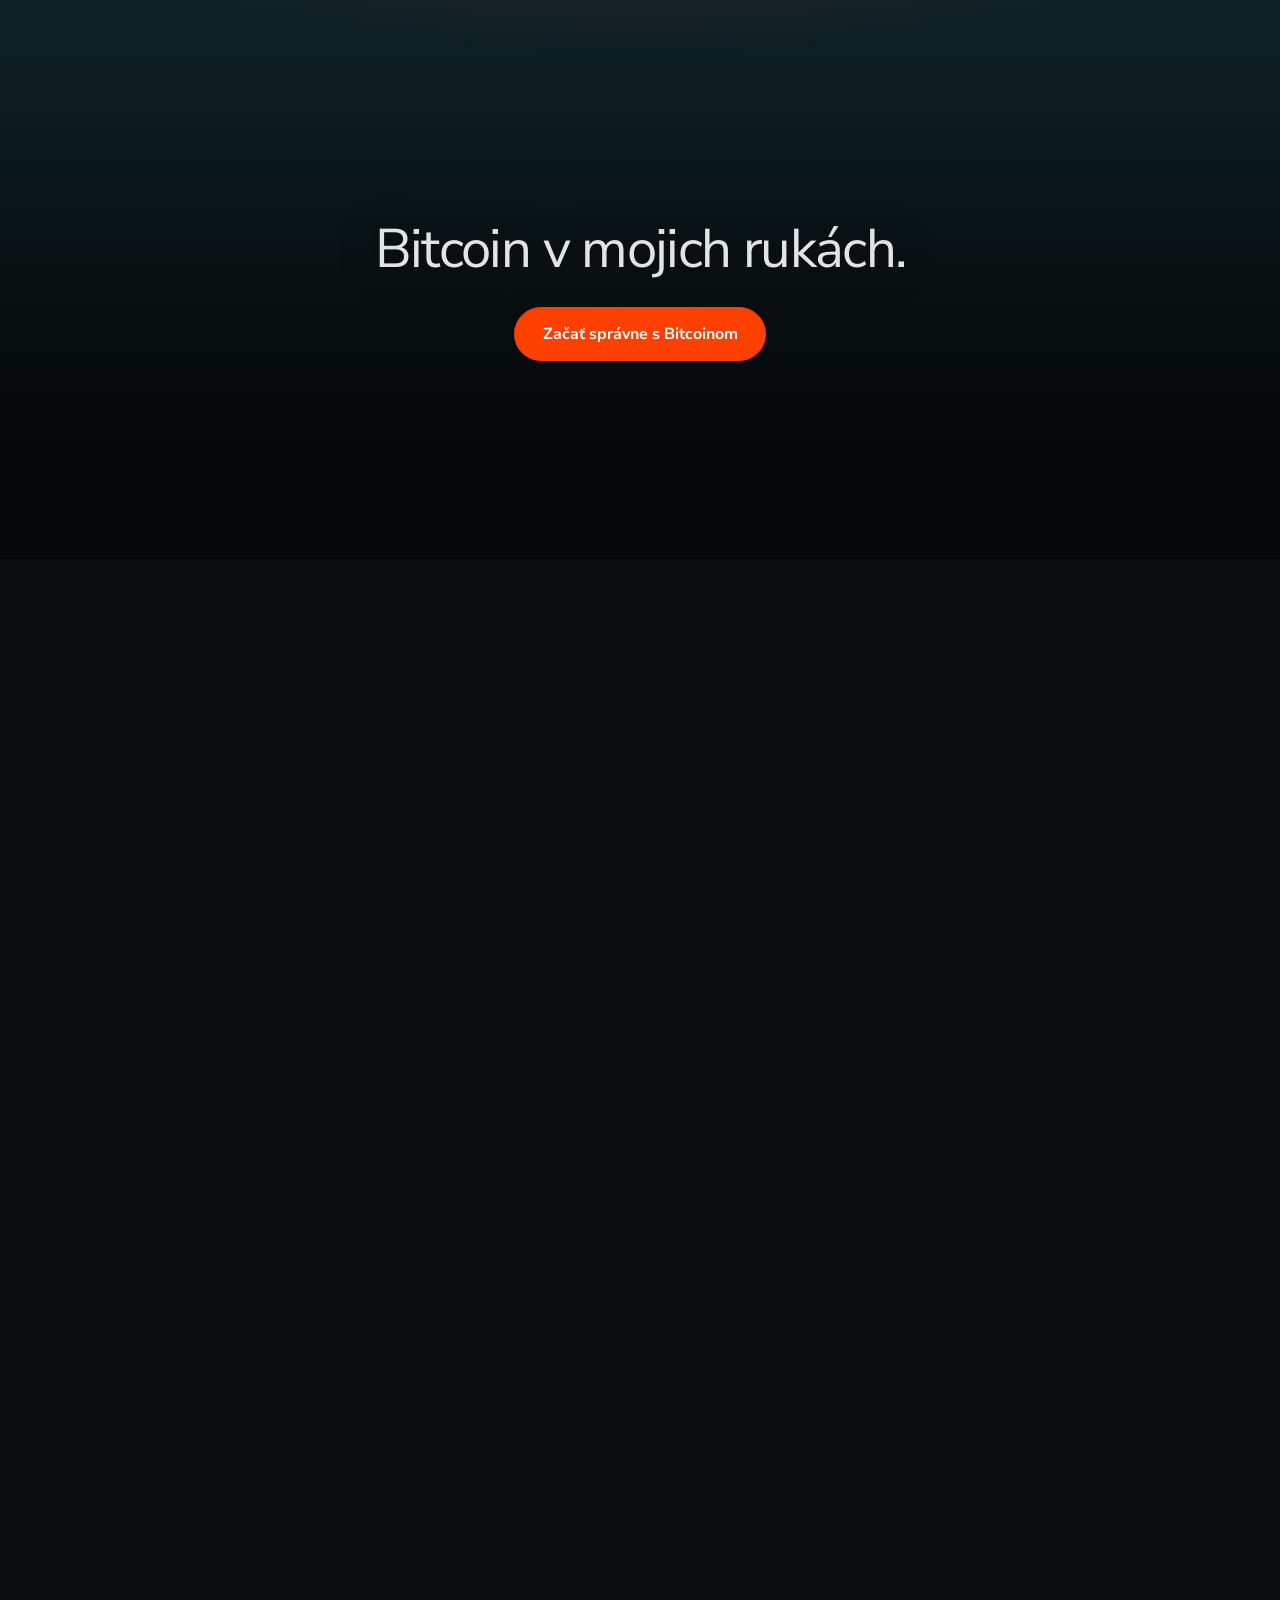
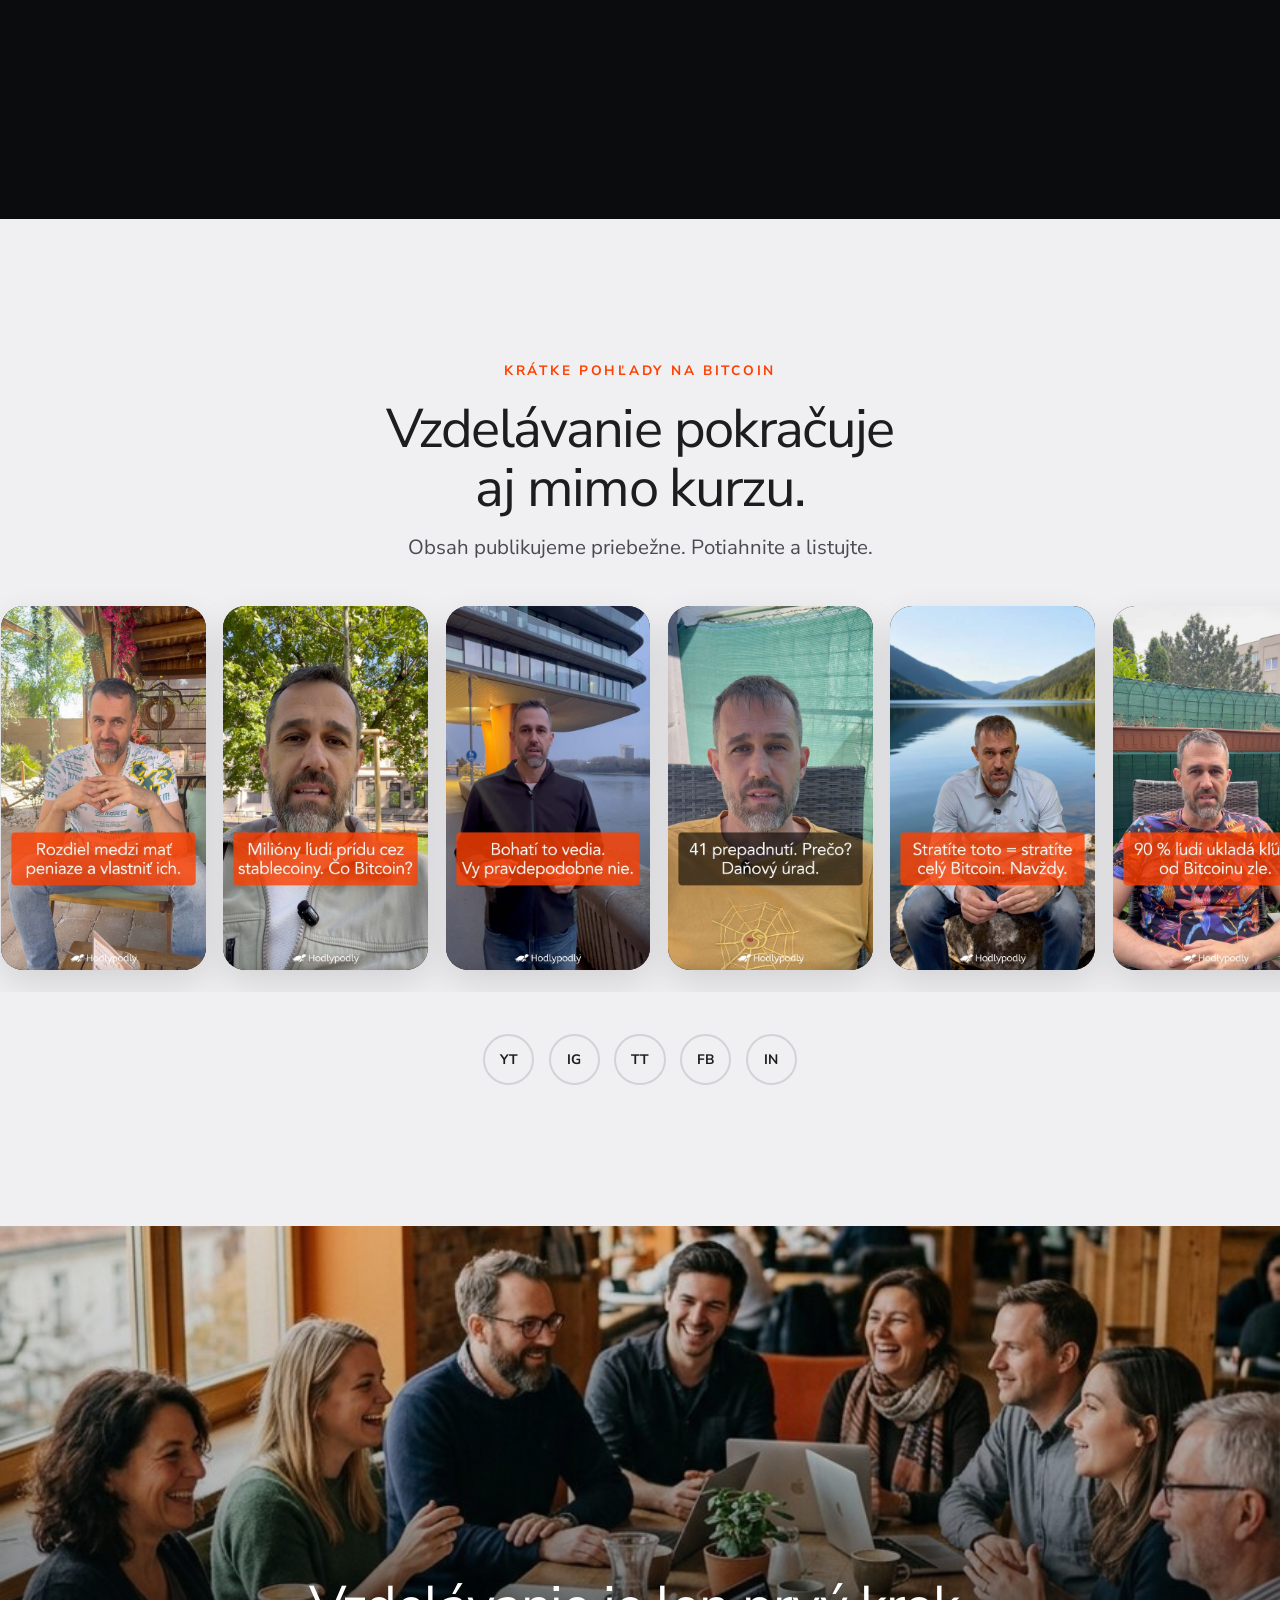
==== commit b51d318c: "Robert feedback: modaly na kontakt stranke (bug), tmavsia seda, hero 2 fazy, Webinar zdarma s tmavso" ====
--- a/index.html
+++ b/index.html
@@ -65,17 +65,14 @@
     <div class="scrub-veil"></div>
 
     <div class="msg">
-      <p class="big">Bitcoin v mojich rukách.</p>
-    </div>
-    <div class="msg">
-      <p class="big">Súkromne. Bezpečne. Suverénne.</p>
+      <p class="big">Bitcoin v mojich rukách.<br><span class="thin-light">Súkromne. Bezpečne. Suverénne.</span></p>
     </div>
     <div class="msg">
       <p class="big big--sm">Porozumejte Bitcoinu<br>a spravujte svoj kapitál s istotou.</p>
     </div>
 
     <div class="hero-cta">
-      <a class="btn" href="#" data-modal-open>Začať správne s Bitcoinom</a>
+      <a class="btn" href="webinar.html">Začať správne s Bitcoinom</a>
       <span class="btn-note">Bezplatný úvodný webinár</span>
     </div>
     <div class="scroll-hint">Skrolujte</div>
@@ -127,11 +124,11 @@
 
   <div class="narrow bento">
     <!-- riadok 1-2 -->
-    <a class="tile dark img t-2x2 rv" href="webinar.html">
+    <a class="tile dark img t-2x2 rv tile--deep" href="webinar.html">
       <img src="assets/tile-webinar-2.jpg" alt="">
       <div class="shade"></div>
       <div class="tile-cap">
-        <span class="teyebrow">Začnite tu · Zadarmo</span>
+        <span class="teyebrow">Webinár zdarma</span>
         <h3>Ako mať kapitál skutočne vo vlastných rukách v ére Bitcoinu.</h3>
         <p>Bezplatný online webinár. 60 minút, menšia skupina, priestor na otázky.</p>
         <span class="t-link" style="color:var(--vermilion)">Viac o webinári</span>
@@ -147,11 +144,11 @@
       </div>
     </a>
 
-    <a class="tile img rv rv-d2" href="#pohlady">
+    <div class="tile img rv rv-d2">
       <img src="assets/tile-shell.jpg" alt="">
       <div class="shade"></div>
       <div class="tile-cap"><h3>Pokoj. Trpezlivosť.<br>Dlhý horizont.</h3></div>
-    </a>
+    </div>
 
     <a class="tile gradbg t-2x1 rv rv-d1" href="#komunita">
       <div class="tile-cap">
@@ -454,7 +451,7 @@
     <button class="modal-x" aria-label="Zavrieť">✕</button>
     <form name="registracia" method="POST" data-netlify="true" netlify-honeypot="bot-field">
       <input type="hidden" name="form-name" value="registracia">
-      <input type="hidden" name="subject" value="Hodlypodly web - Registrácia na webinár - Form">
+      <input type="hidden" name="subject" value="Hodlypodly web - Registrácia na webinár &quot;Ako mať kapitál vo vlastných rukách&quot; - Form">
       <p style="display:none"><label>Nevypĺňajte: <input name="bot-field"></label></p>
       <h3><span class="grad">Zadarmo</span> sa zaregistrujte<br>na živé vysielanie</h3>
       <p class="mnote">Ak zadáte aj telefón, systém vám automaticky pošle <b>SMS pripomienku 15 minút pred začiatkom</b>. Je to zadarmo.</p>
@@ -499,7 +496,7 @@
     <button class="modal-x" aria-label="Zavrieť">✕</button>
     <form name="objednavka" method="POST" data-netlify="true" netlify-honeypot="bot-field">
       <input type="hidden" name="form-name" value="objednavka">
-      <input type="hidden" name="subject" value="Hodlypodly web - Objednávka kurzu - Form">
+      <input type="hidden" name="subject" value="Hodlypodly web - Objednávka kurzu &quot;Bitcoin od nuly&quot; - Form">
       <p style="display:none"><label>Nevypĺňajte: <input name="bot-field"></label></p>
       <h3>Kurz <span class="grad">Bitcoin od nuly</span><br>v predpredaji</h3>
       <p class="mnote">Zvýhodnená cena <b>147 €</b> namiesto 197 €. Zašleme vám faktúru a prístup získate hneď po dokončení kurzu.</p>
@@ -549,8 +546,8 @@
           <input id="k-name" name="meno" type="text" placeholder="Vaše meno" required>
         </div>
         <div>
-          <label for="k-tel">Telefón</label>
-          <input id="k-tel" name="telefon" type="tel" placeholder="+421 …" required>
+          <label for="k-tel">Telefón <span style="font-weight:400;color:var(--gray)">(nepovinné)</span></label>
+          <input id="k-tel" name="telefon" type="tel" placeholder="+421 …">
         </div>
       </div>
 
--- a/assets/style.css
+++ b/assets/style.css
@@ -2,7 +2,7 @@
    HODLYPODLY — dizajn systém (Avenir · Apple feeling)
    ============================================================ */
 :root{
-  --canvas:#fbfbfd; --paper:#f0f0f3; --ink:#1d1d1f; --gray:#6e6e73; --hair:#d2d2d7;
+  --canvas:#fbfbfd; --paper:#f0f0f3; --ink:#1d1d1f; --gray:#4f4f55; --hair:#d2d2d7;
   --night:#0b0c0d; --ivorydk:#f5f5f7;
   --vermilion:#FF4000;
   --grad:var(--vermilion);
@@ -99,7 +99,7 @@
 }
 
 /* ---------- scrub sections ---------- */
-.scrub{position:relative;background:var(--night)}
+.scrub{position:relative;background:var(--night);isolation:isolate;z-index:1}
 .scrub-sticky{position:sticky;top:0;height:100vh;height:100svh;overflow:hidden}
 .scrub-sticky video{position:absolute;inset:0;width:100%;height:100%;object-fit:cover;opacity:0;transition:opacity .6s}
 .scrub-sticky video.on{opacity:1}
@@ -289,7 +289,7 @@
 /* ---------- FAQ split s fotkou ---------- */
 .faq-grid{display:grid;grid-template-columns:1.1fr .8fr;gap:2.6rem;align-items:start;max-width:1120px;margin:3.4rem auto 0}
 .faq-grid .faq{margin:0;max-width:none}
-.faq-photo{position:sticky;top:6rem;border-radius:calc(var(--r)*1.25);overflow:hidden;
+.faq-photo{position:relative;border-radius:calc(var(--r)*1.25);overflow:hidden;
   box-shadow:0 24px 60px rgba(0,0,0,.12);aspect-ratio:3/4;background:var(--paper)}
 .faq-photo img,.faq-photo video{position:absolute;inset:0;width:100%;height:100%;object-fit:cover;object-position:center 15%}
 .faq-photo video{opacity:0;transition:opacity .6s}
@@ -297,7 +297,7 @@
 .faq-photo .fcap{position:absolute;left:0;right:0;bottom:0;z-index:2;padding:1.4rem;color:#fff;
   background:linear-gradient(to top,rgba(0,0,0,.6),transparent);font-weight:700;font-size:var(--fs-small)}
 .faq-photo .fcap small{display:block;font-weight:400;opacity:.85}
-@media(max-width:880px){.faq-grid{grid-template-columns:1fr}.faq-photo{position:static;max-width:380px;margin:0 auto}}
+@media(max-width:880px){.faq-grid{grid-template-columns:1fr}.faq-photo{max-width:380px;margin:0 auto}}
 
 /* ---------- numbered topics (webinár témy) ---------- */
 .topics{max-width:680px;margin:3.2rem auto 0;text-align:left;display:flex;flex-direction:column;gap:1.2rem}
@@ -364,15 +364,15 @@
 @media(max-width:700px){.community-photo img{height:300px}}
 
 /* ---------- full-bleed band predely ---------- */
-.band{position:relative;height:clamp(340px,52vh,540px);overflow:hidden}
+.band{position:relative;height:clamp(340px,52vh,540px);overflow:hidden;isolation:isolate;z-index:1}
 .band--tall{height:clamp(380px,58vh,620px)}
-.band--tall .veil{background:linear-gradient(to top,rgba(5,10,12,.72),rgba(5,10,12,.15) 55%,rgba(5,10,12,.25))}
+.band--tall .veil{background:linear-gradient(to top,rgba(4,8,10,.9),rgba(4,8,10,.5) 50%,rgba(4,8,10,.3))}
 .band img{position:absolute;inset:0;width:100%;height:100%;object-fit:cover}
-.band .veil{position:absolute;inset:0;background:linear-gradient(to top,rgba(5,10,12,.55),transparent 55%)}
+.band .veil{position:absolute;inset:0;background:linear-gradient(to top,rgba(4,8,10,.82),rgba(4,8,10,.25) 55%,rgba(4,8,10,.12))}
 .band .bcap{position:absolute;inset:0;display:flex;flex-direction:column;align-items:center;justify-content:flex-end;
   text-align:center;padding:0 var(--pad) clamp(2.2rem,5vw,3.6rem);color:#fff}
-.band .bcap .bt{font-size:var(--fs-display-sm);font-weight:400;letter-spacing:-.02em;text-shadow:0 2px 24px rgba(0,0,0,.45);text-wrap:balance}
-.band .bcap .bs{margin-top:.5rem;font-size:var(--fs-lead);color:rgba(255,255,255,.85);text-shadow:0 1px 16px rgba(0,0,0,.5)}
+.band .bcap .bt{font-size:var(--fs-h2);font-weight:400;letter-spacing:-.02em;text-shadow:0 2px 24px rgba(0,0,0,.45);text-wrap:balance}
+.band .bcap .bs{margin-top:.6rem;font-size:var(--fs-lead);color:rgba(255,255,255,.92);text-shadow:0 1px 16px rgba(0,0,0,.5)}
 
 /* ---------- contact / final ---------- */
 .contact{background:var(--night);color:var(--ivorydk);padding:clamp(5rem,10vw,8rem) var(--pad);text-align:center;border-radius:calc(var(--r)*1.25);position:relative;overflow:hidden}
@@ -557,8 +557,23 @@
     text-transform:uppercase;letter-spacing:.1em;color:var(--ink);margin-bottom:.15rem}
 }
 
-.signal-note{margin-top:3.4rem;padding-top:2.8rem;border-top:1px solid var(--hair);max-width:640px}
+.signal-note{margin-top:3.2rem;padding-top:2.6rem;border-top:1px solid var(--hair);max-width:640px}
 .signal-note h3{font-size:var(--fs-pull);font-weight:400;letter-spacing:-.015em;margin-bottom:.7rem}
 .tiers{align-items:stretch}
 .tier{justify-content:flex-start}
 .tier .tier-soon{margin-top:auto}
+
+#komunita{padding-bottom:clamp(2rem,3.5vw,3rem)}
+#registracia{padding-top:0}
+
+/* tmavsia seda pre drobne texty (citatelnost) */
+.testi p,.tier-desc,.tile.plain .tile-cap p,.legal p,.legal ul,.faq .a,.lead{color:#4a4a50}
+.btn-note,.price-note,.gdpr,.mnote,.foot-legal,.cinfo-l{color:#57575d}
+.about-text p{color:#4a4a50}
+
+/* svetla varianta .thin len na tmavom pozadi */
+.thin-light{color:rgba(245,245,247,.72)}
+
+/* hlbsi gradient na kluc. dlazdici, nech je eyebrow citatelny */
+.tile--deep .shade{background:linear-gradient(to top,rgba(0,0,0,.9),rgba(0,0,0,.55) 42%,rgba(0,0,0,.12) 78%)}
+.tile--deep .teyebrow{color:#fff;opacity:1;text-shadow:0 1px 10px rgba(0,0,0,.6)}
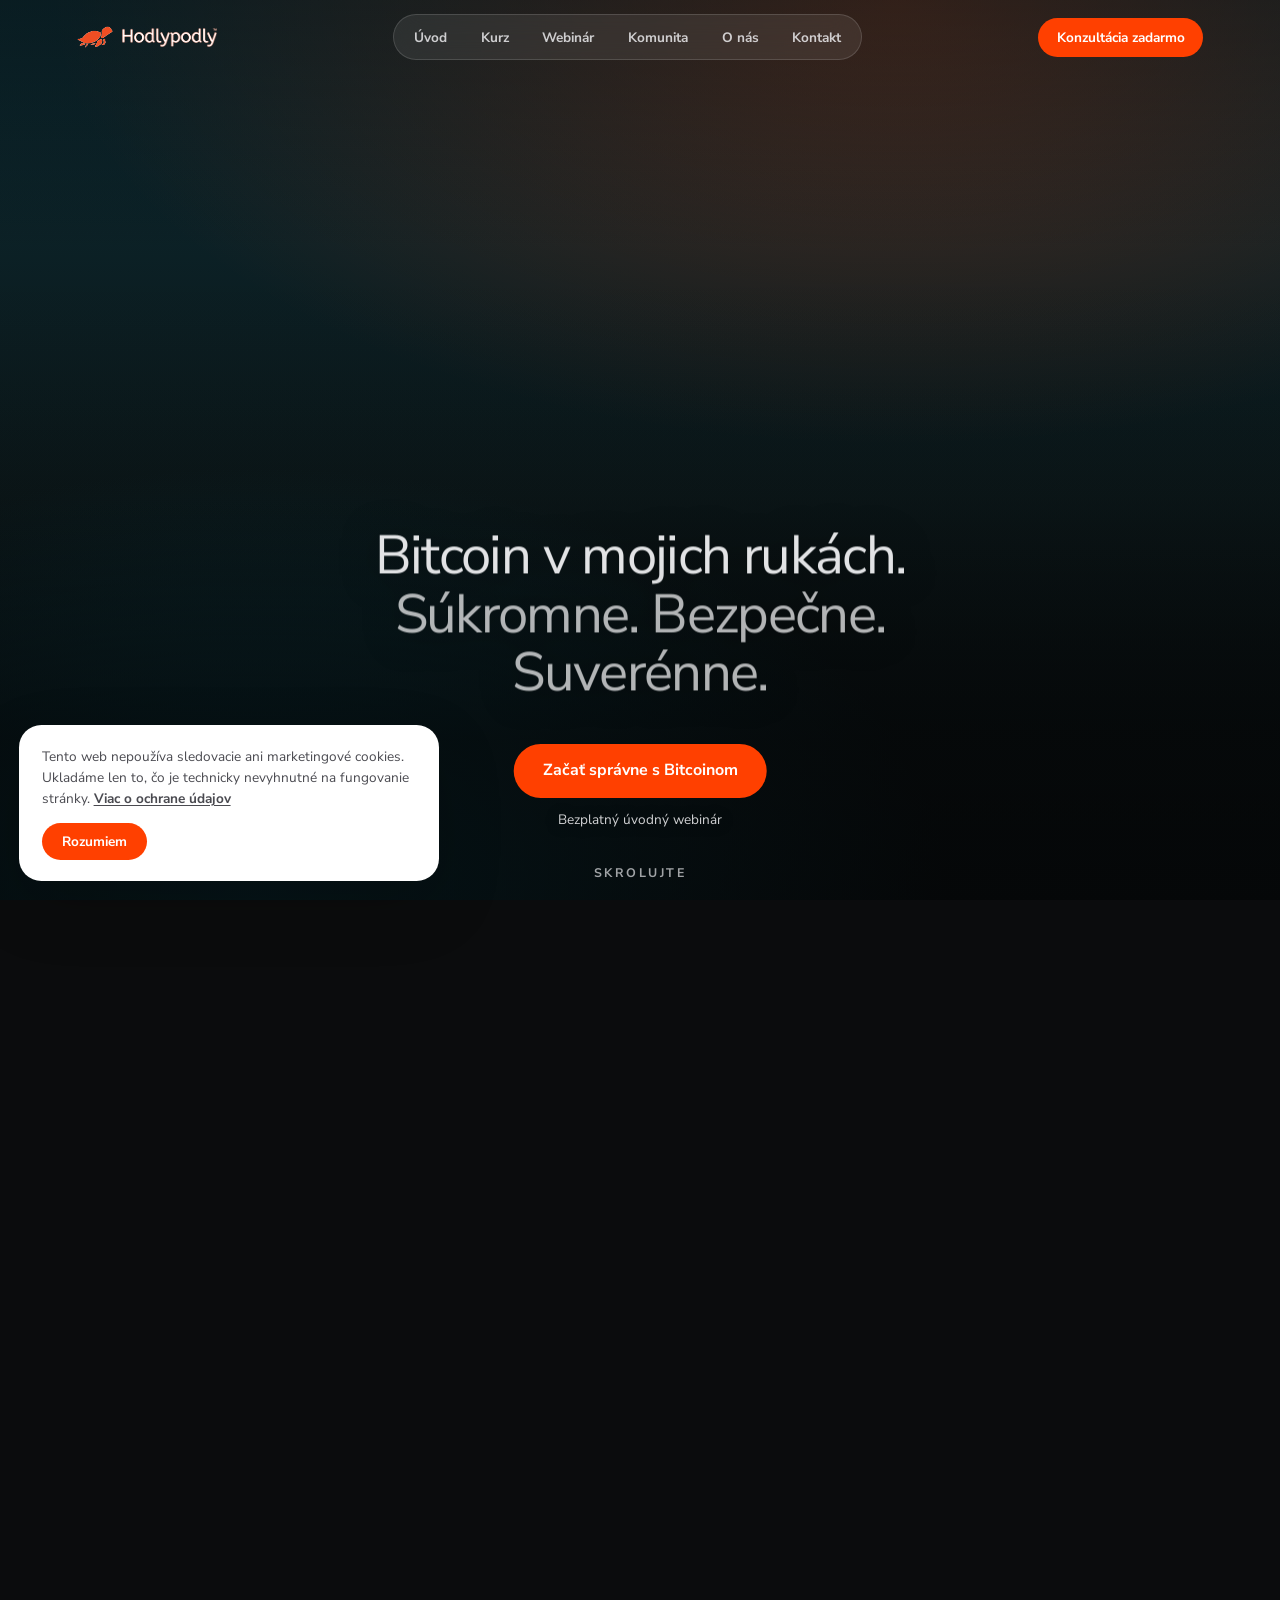
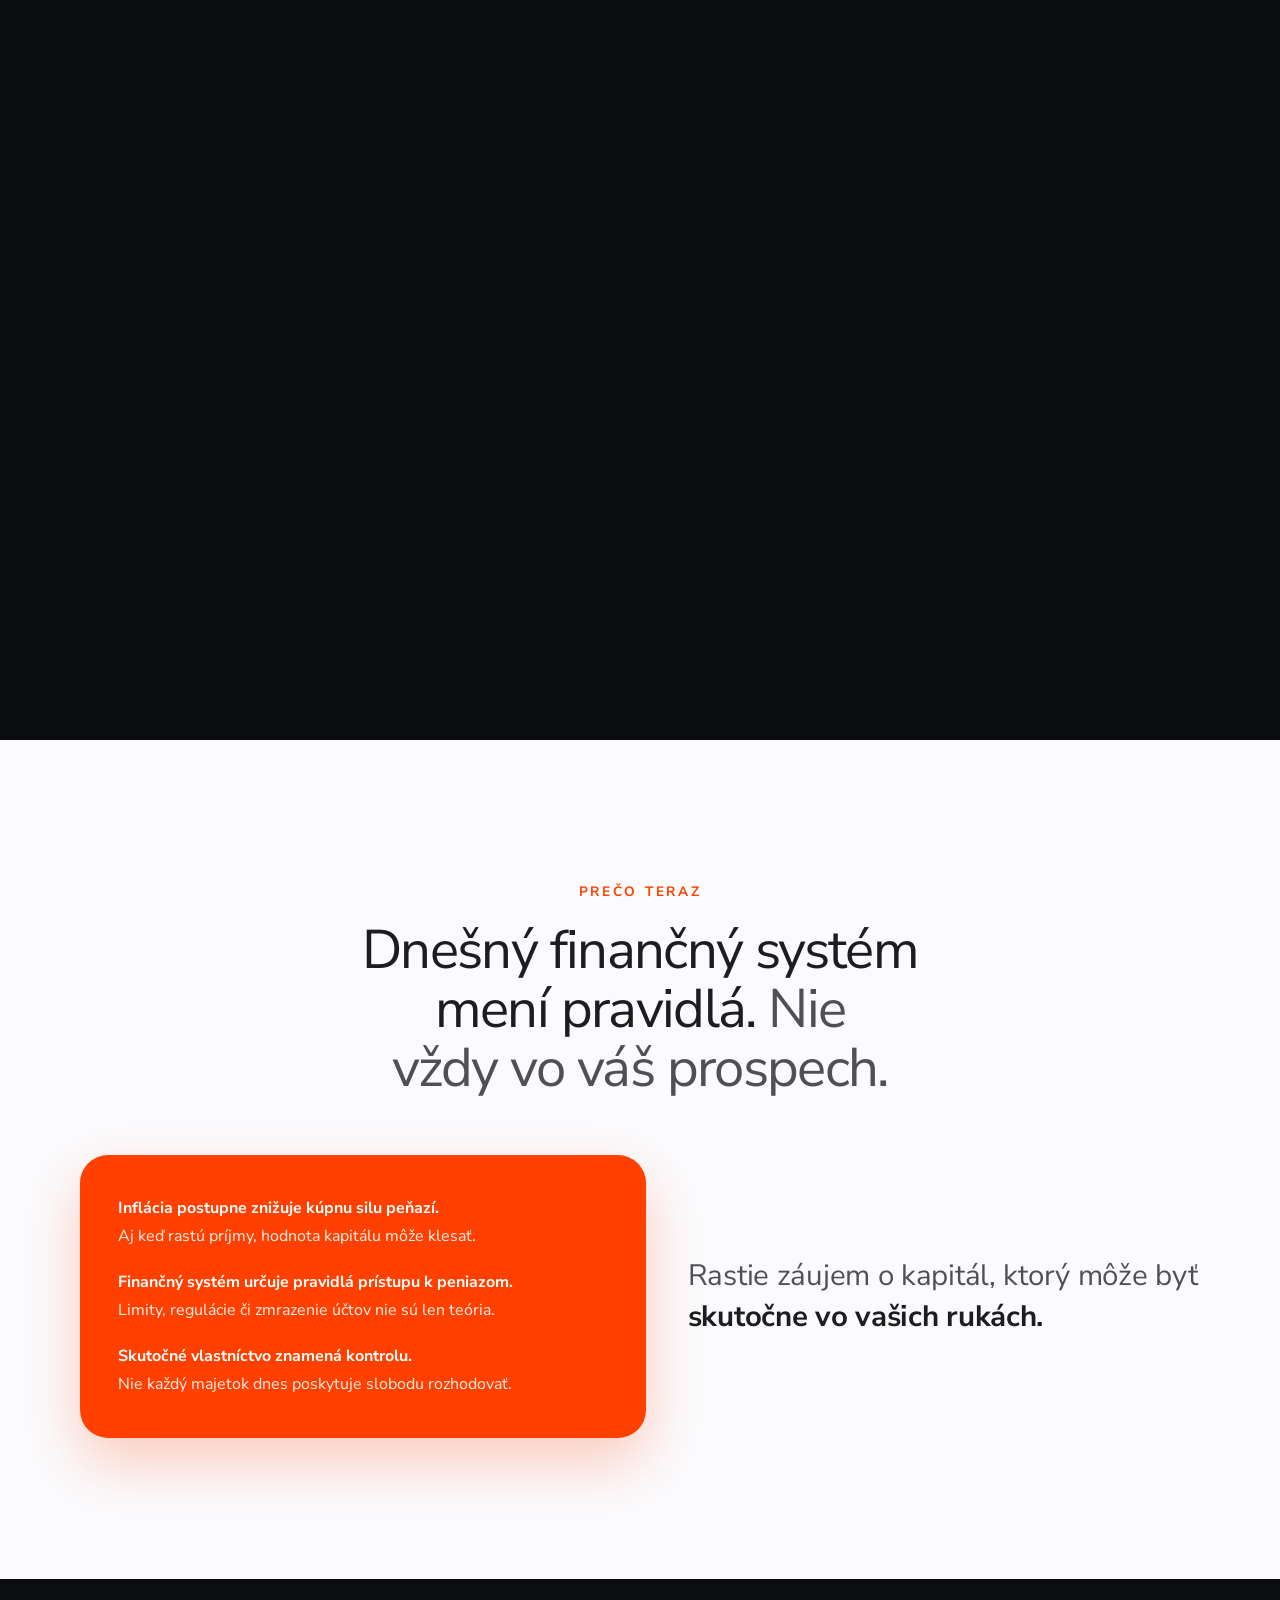
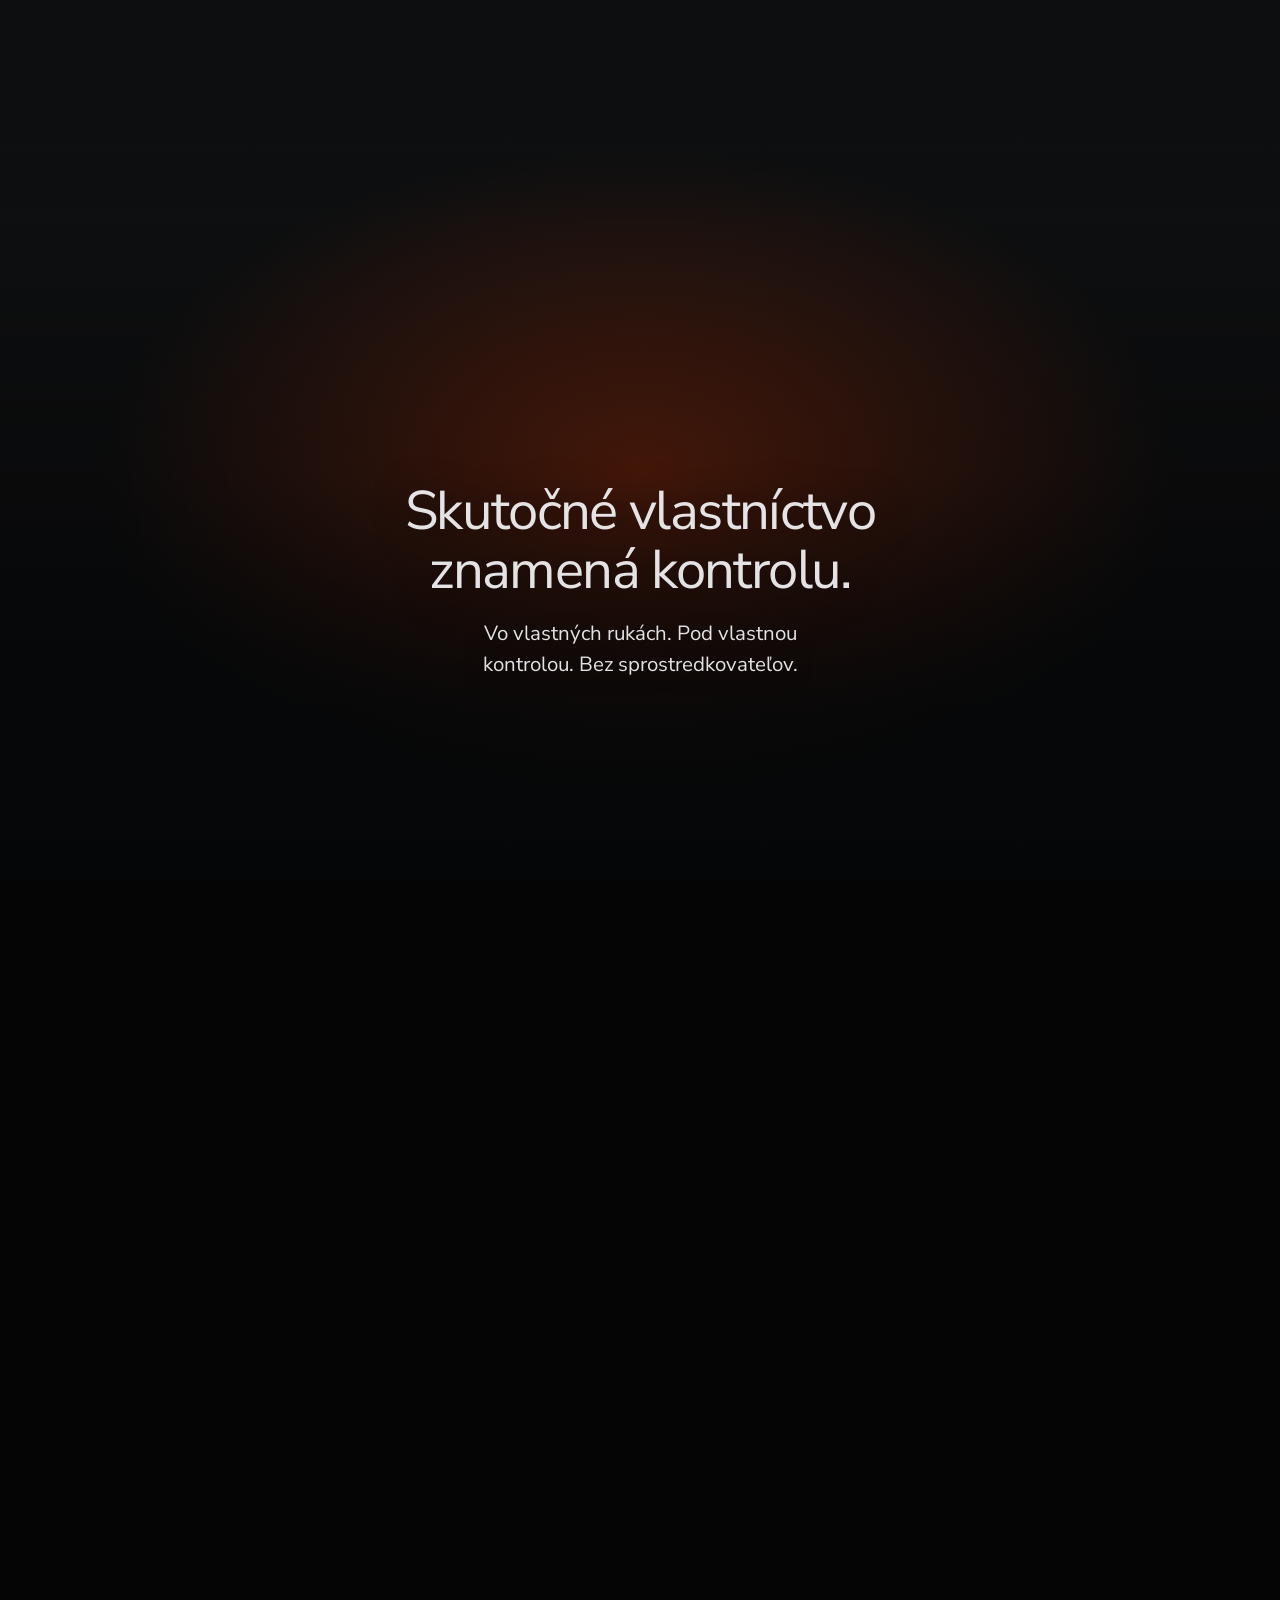
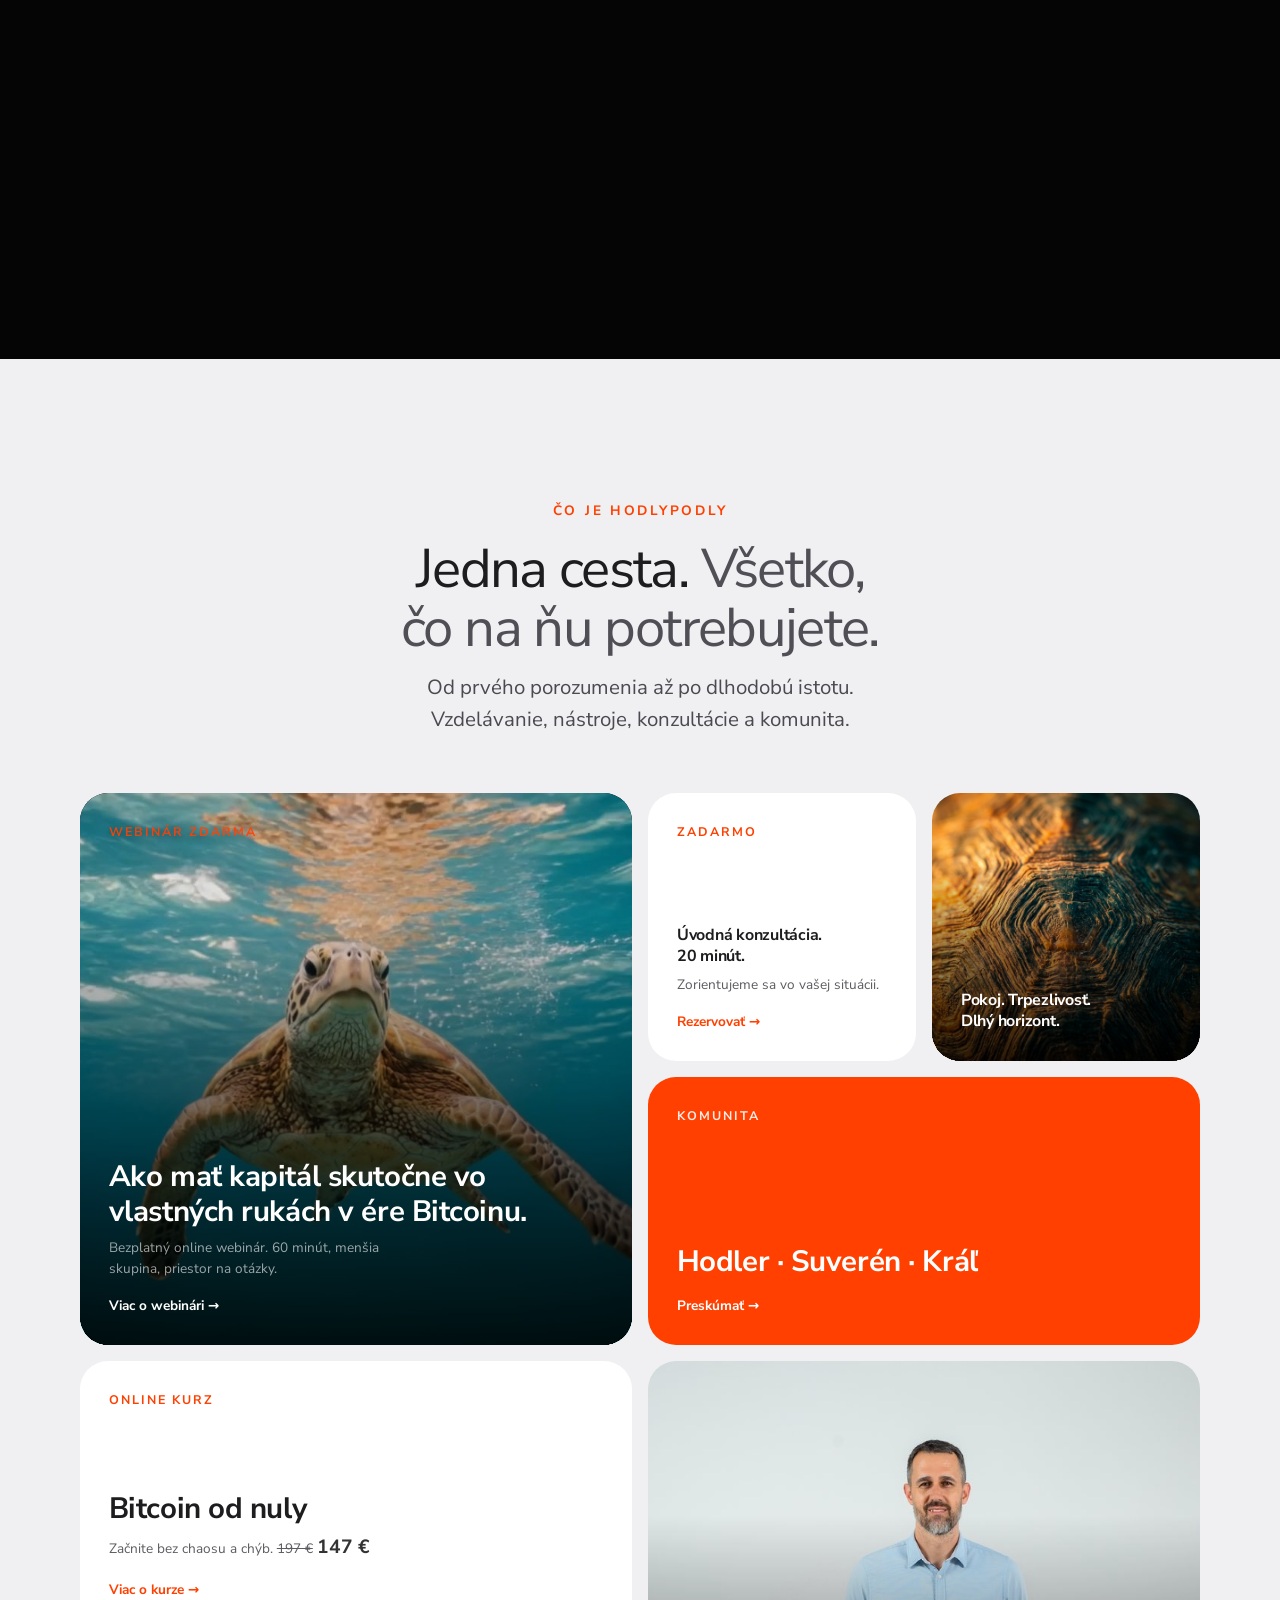
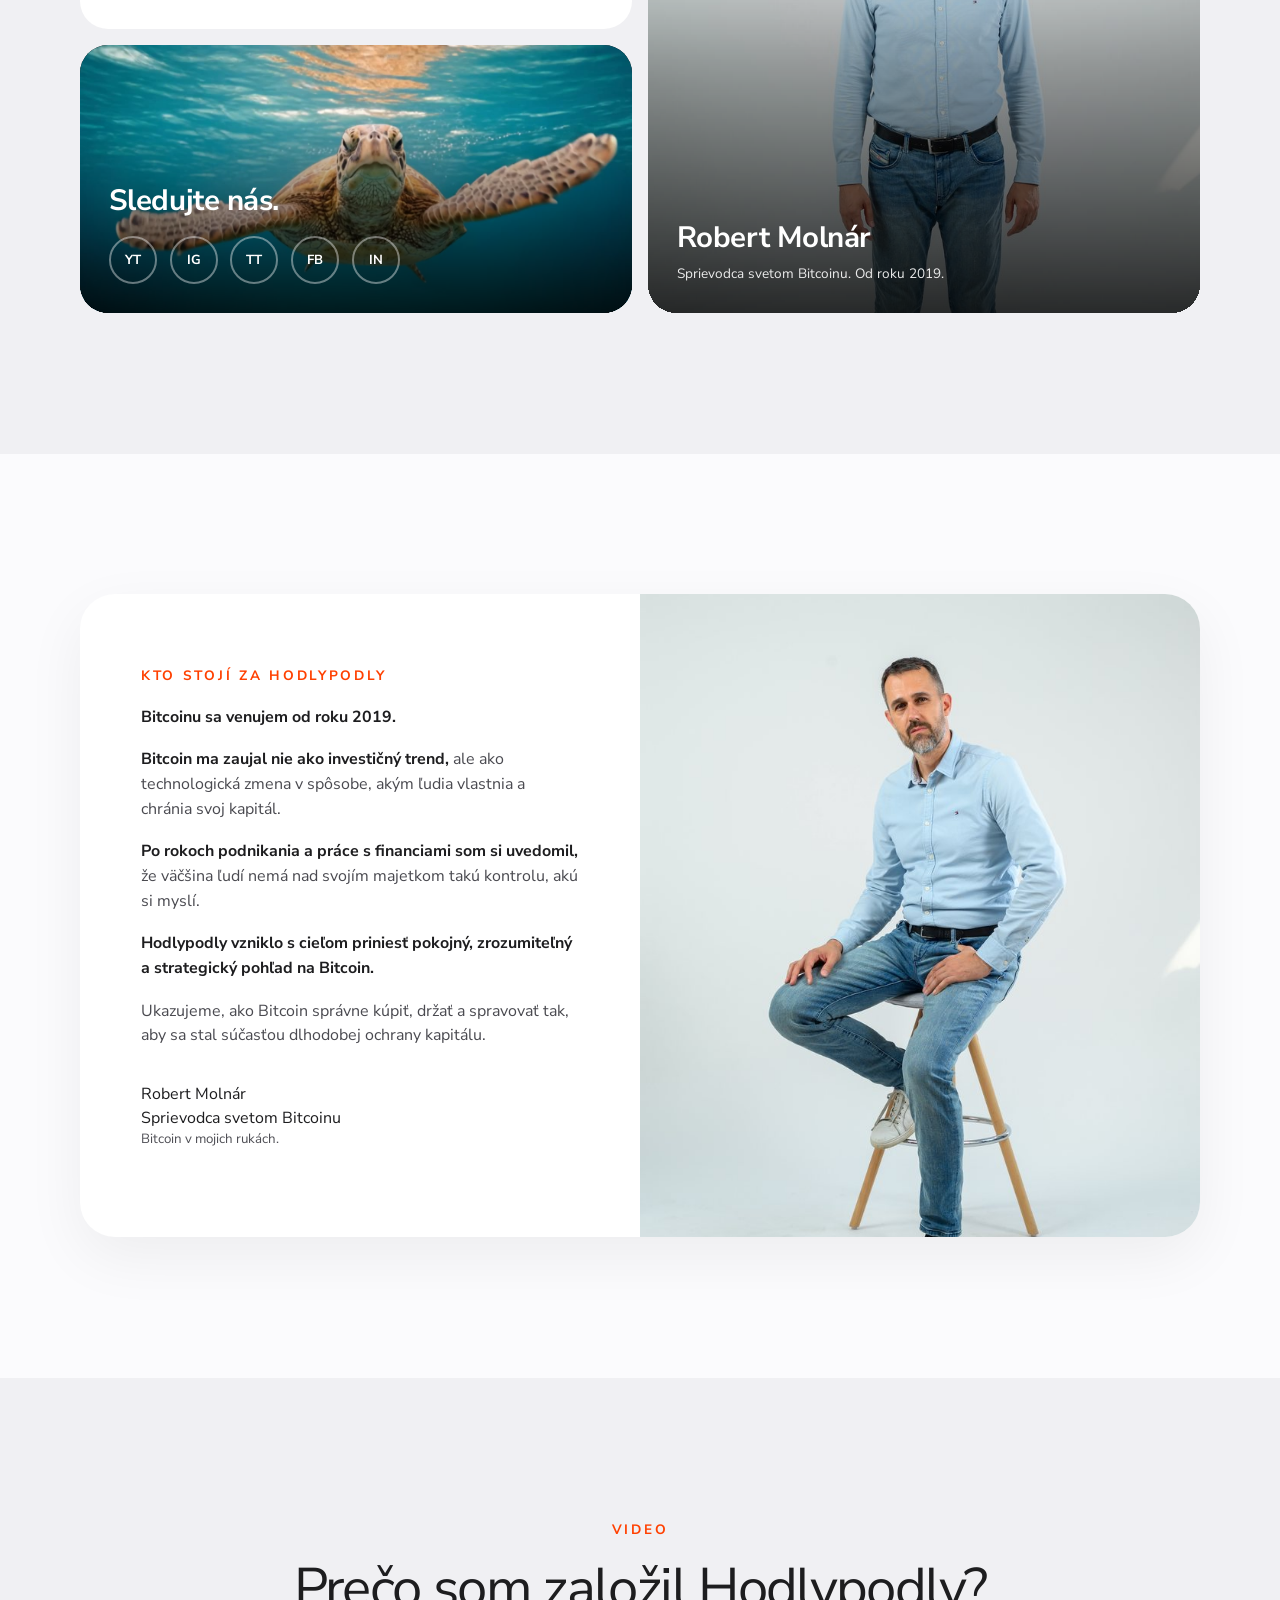
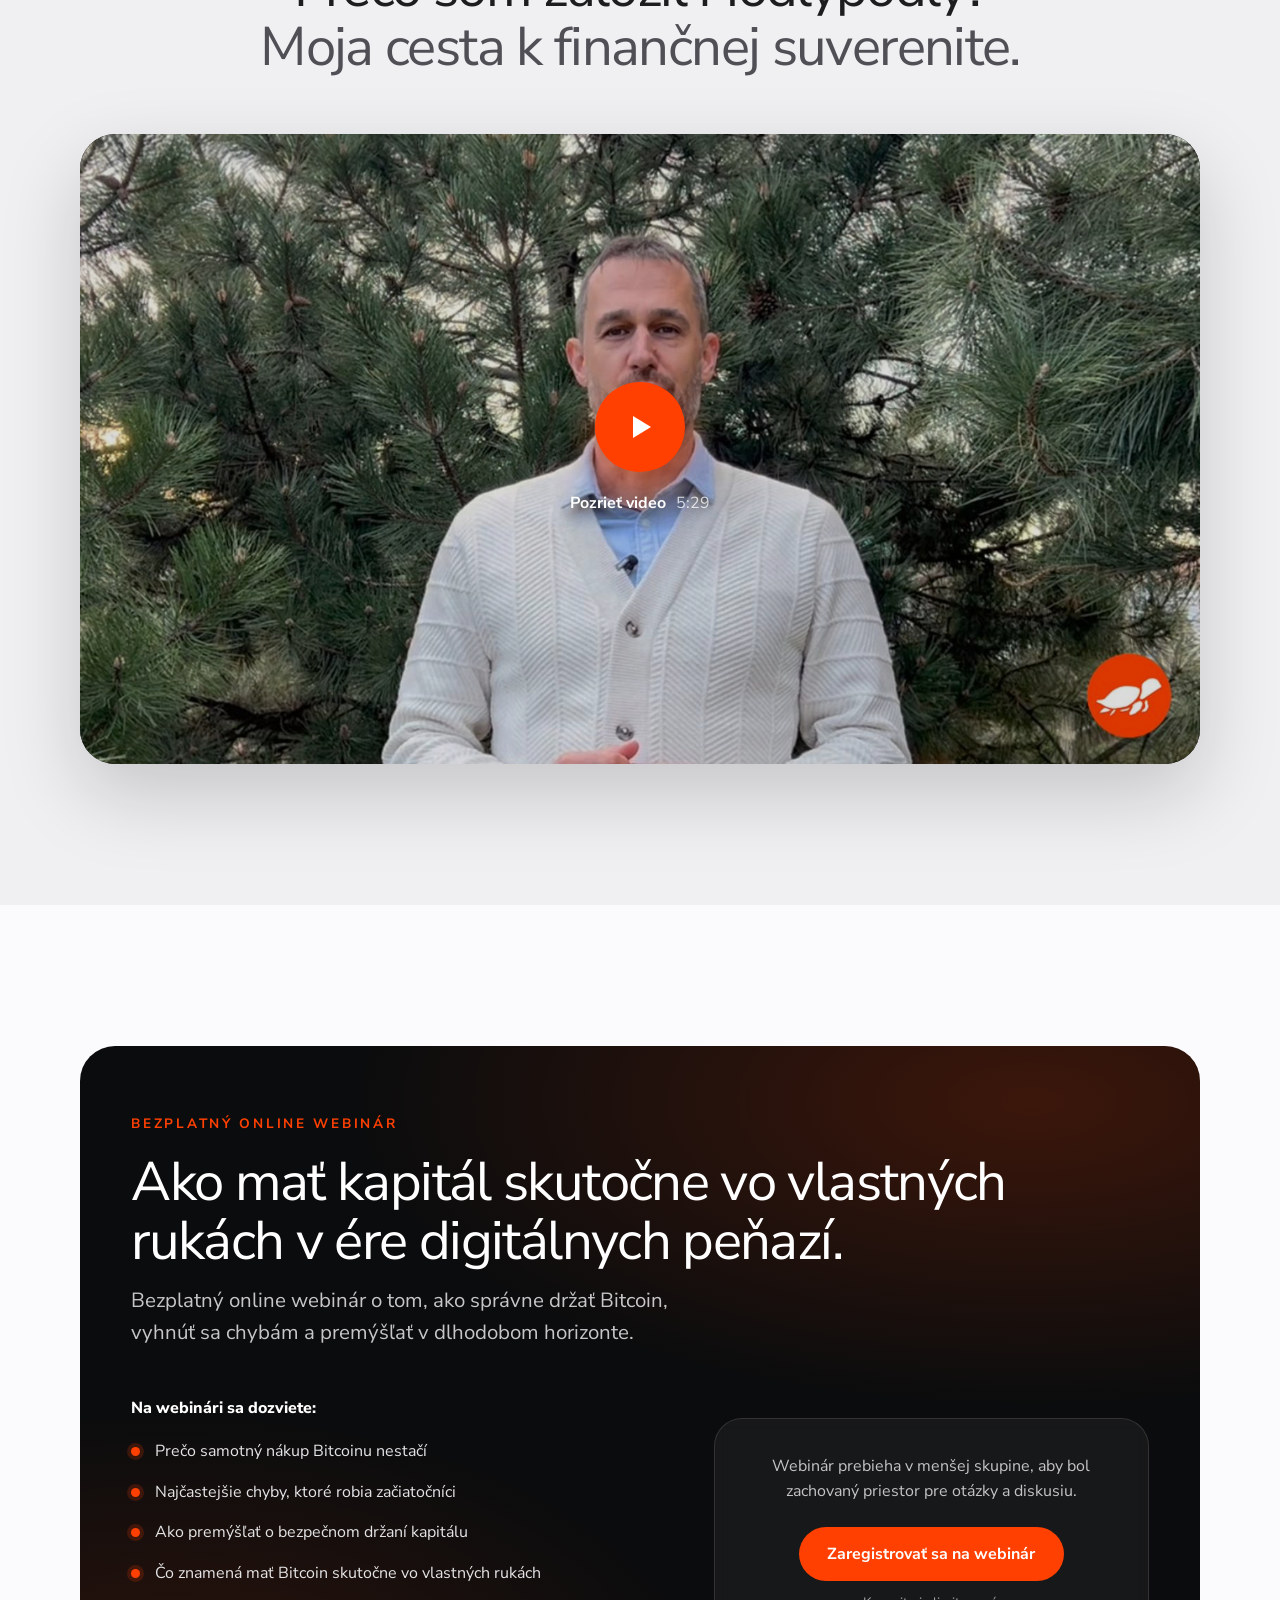
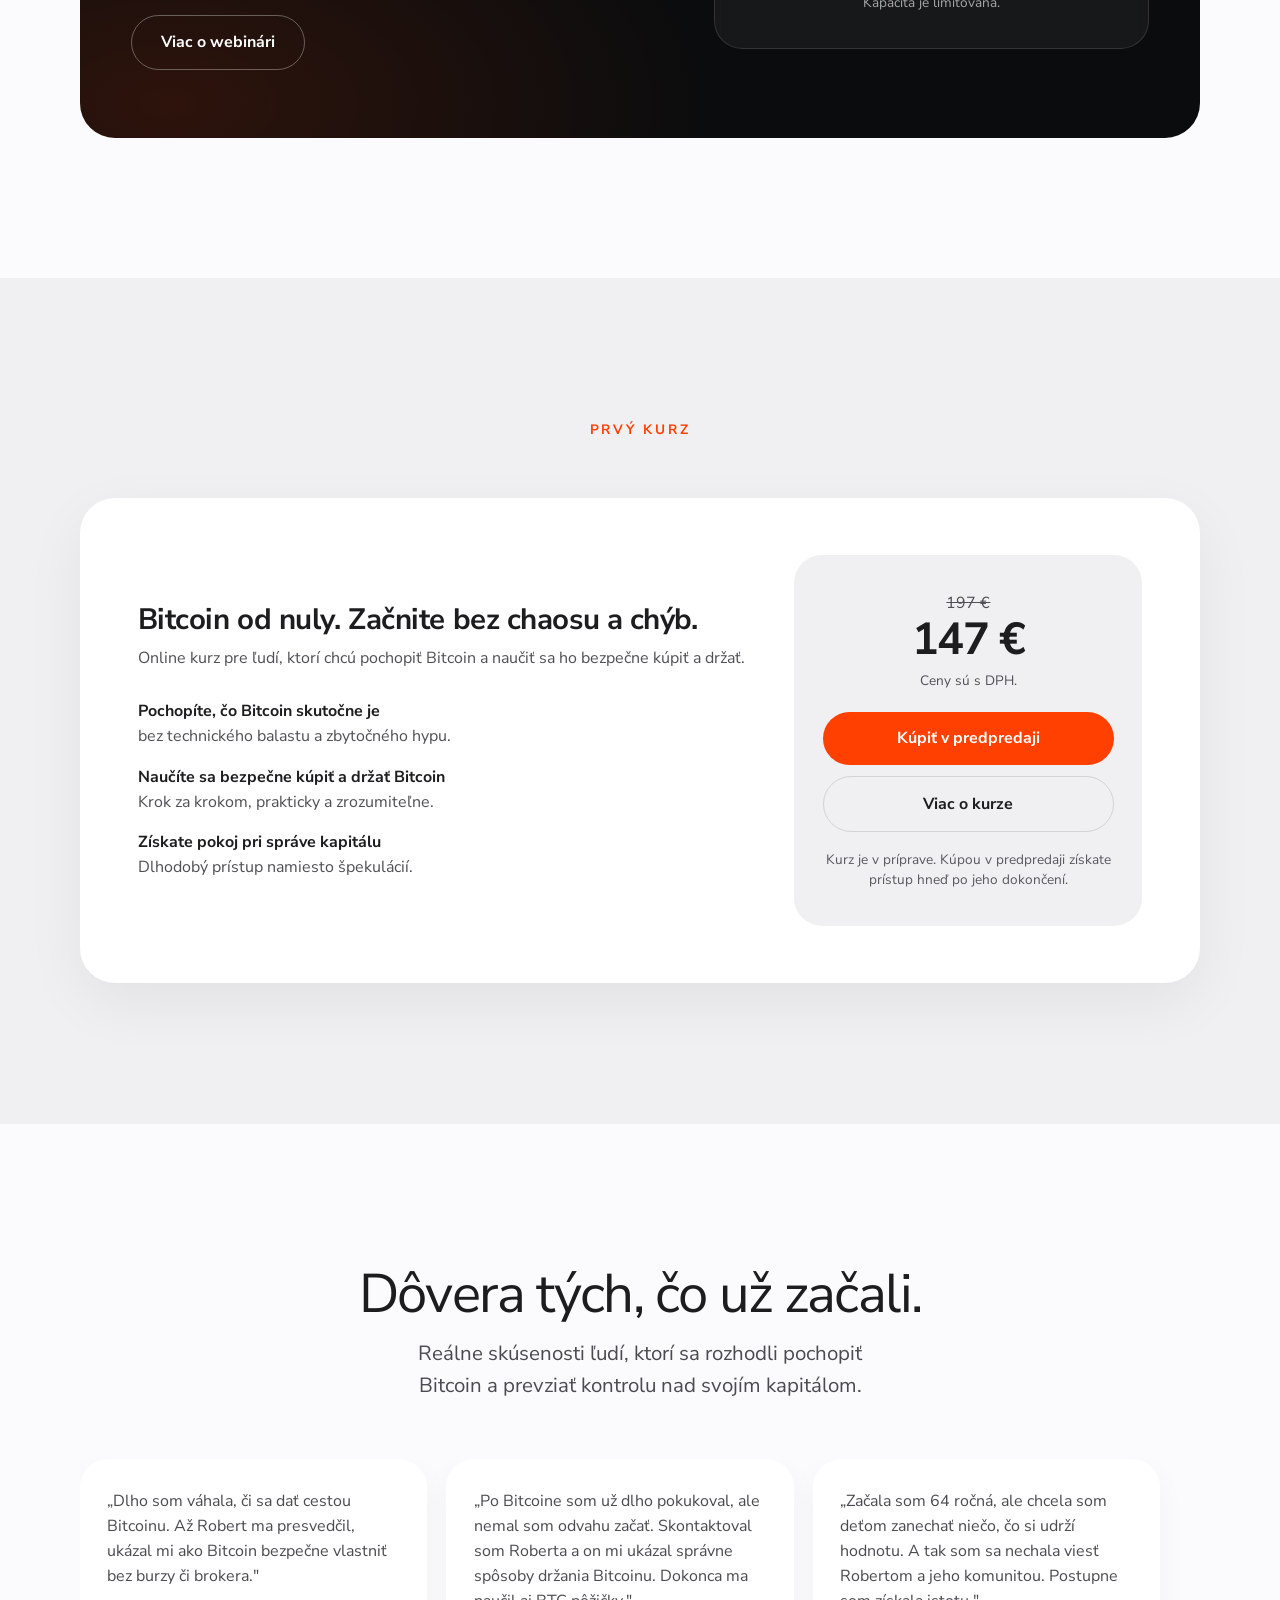
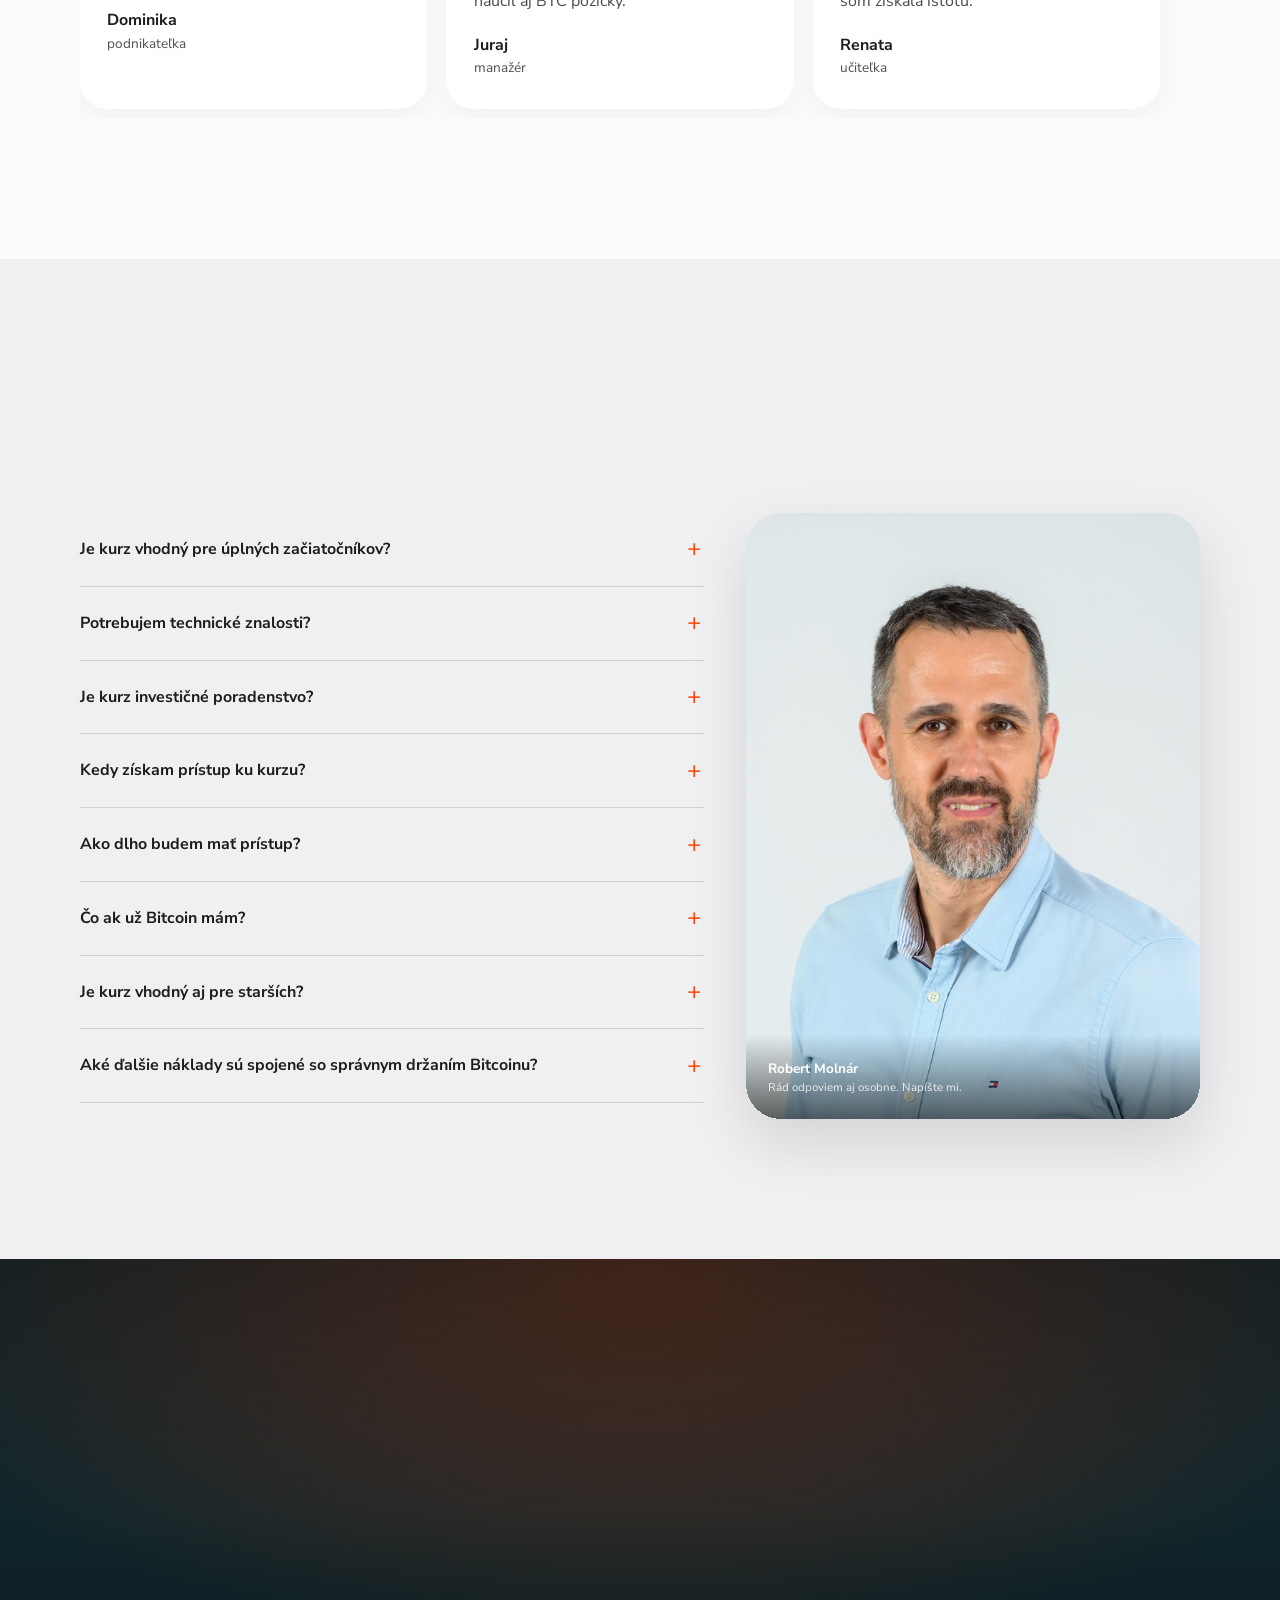
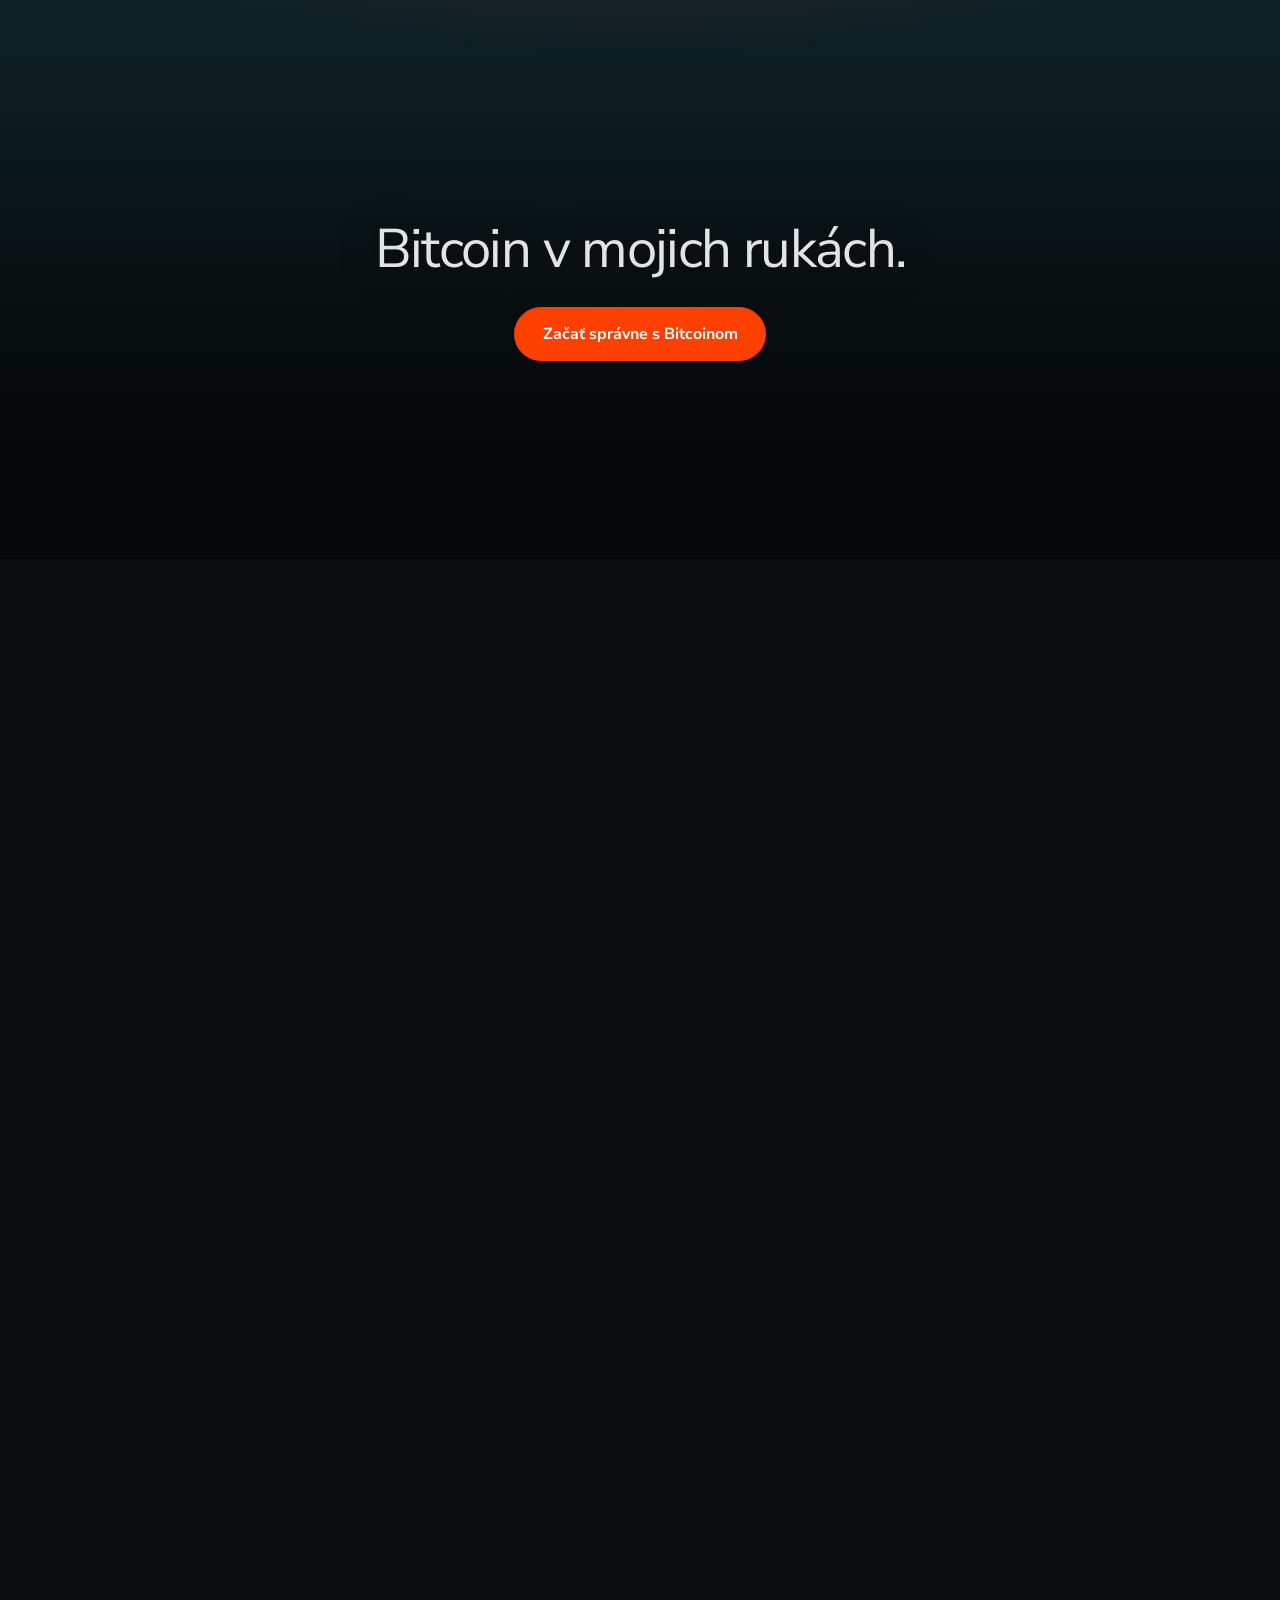
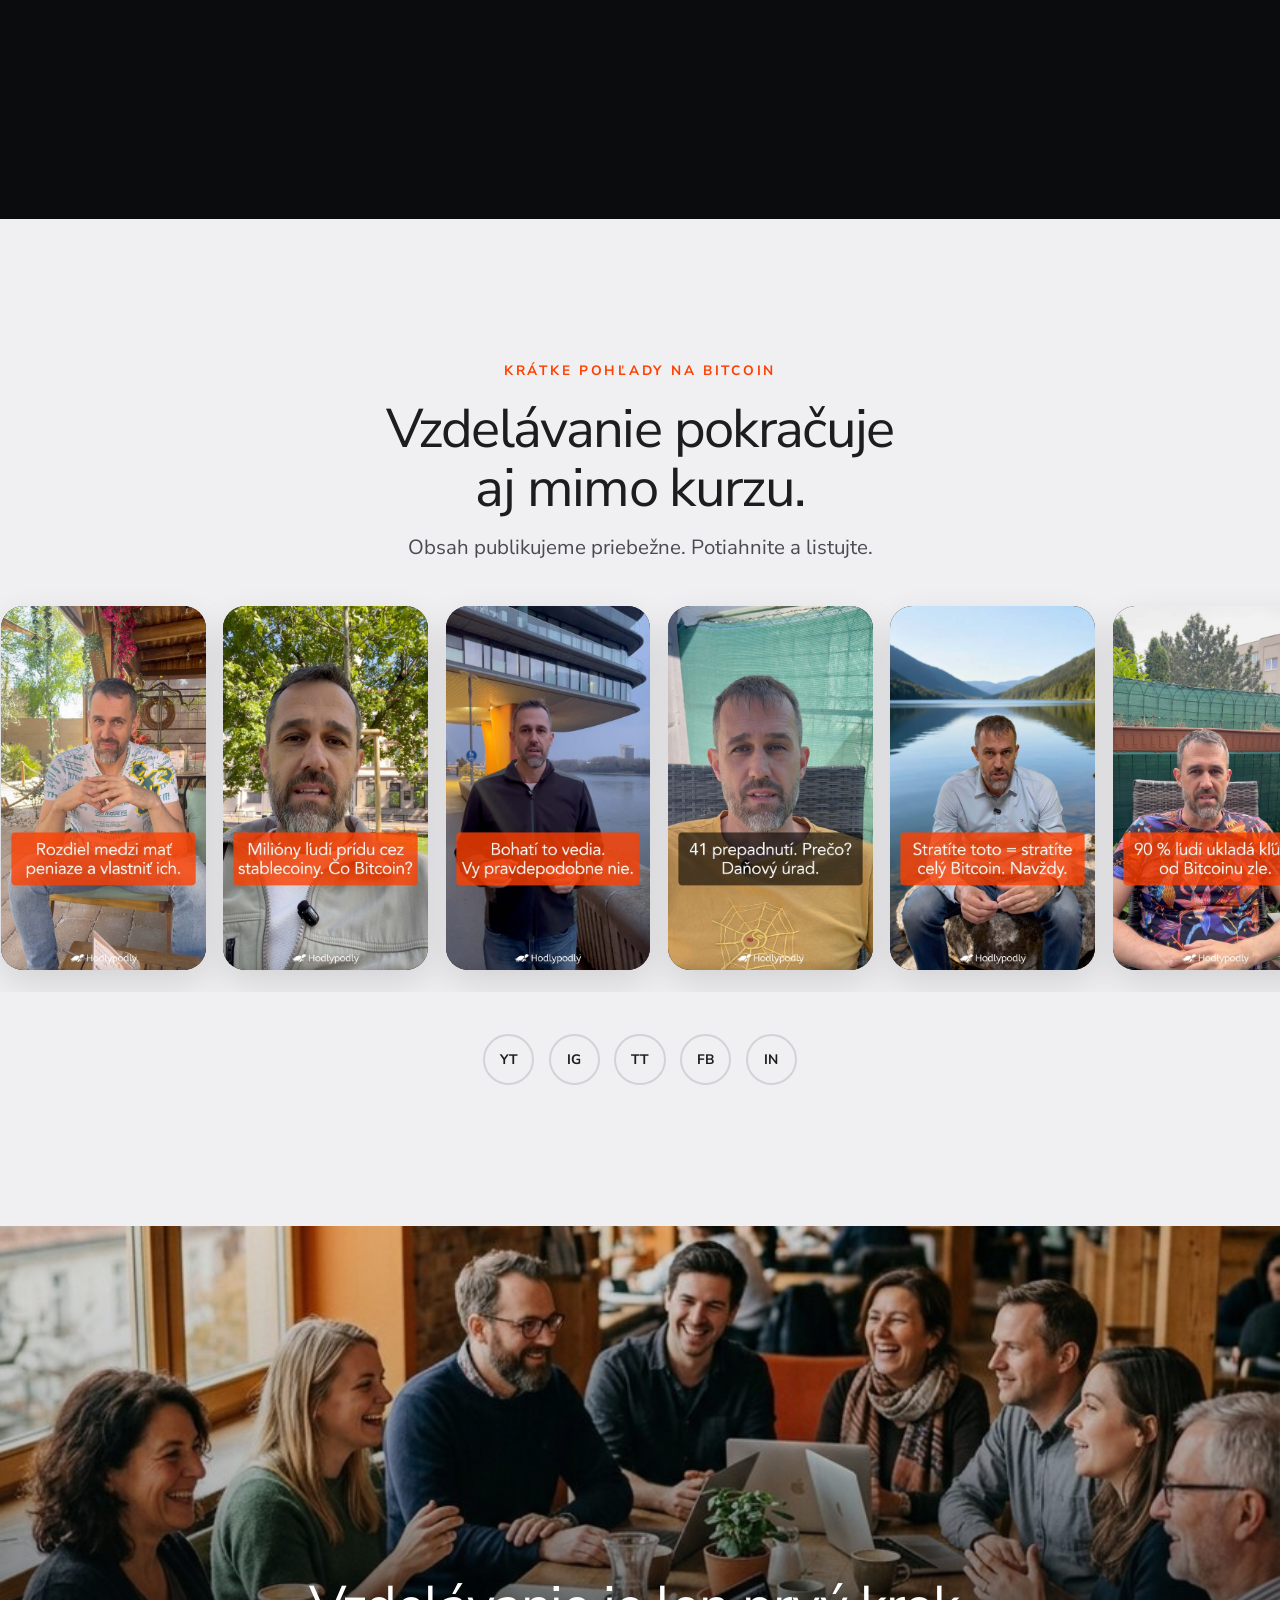
==== commit 64f10fa6: "Cookie lista: informacna (web nema sledovacie cookies), zapamatanie v localStorage, na vsetkych stra" ====
--- a/index.html
+++ b/index.html
@@ -614,6 +614,13 @@
   </div>
 </div>
 
+
+<!-- ======== COOKIE LIŠTA ======== -->
+<div class="cookiebar" id="cookiebar" hidden>
+  <p>Tento web nepoužíva sledovacie ani marketingové cookies. Ukladáme len to, čo je technicky nevyhnutné na fungovanie stránky. <a href="ochrana-osobnych-udajov.html">Viac o ochrane údajov</a></p>
+  <button class="btn cookiebar-btn" id="cookieOk">Rozumiem</button>
+</div>
+
 <script src="assets/app.js"></script>
 </body>
 </html>
--- a/assets/style.css
+++ b/assets/style.css
@@ -577,3 +577,15 @@
 /* hlbsi gradient na kluc. dlazdici, nech je eyebrow citatelny */
 .tile--deep .shade{background:linear-gradient(to top,rgba(0,0,0,.9),rgba(0,0,0,.55) 42%,rgba(0,0,0,.12) 78%)}
 .tile--deep .teyebrow{color:#fff;opacity:1;text-shadow:0 1px 10px rgba(0,0,0,.6)}
+
+/* ---------- cookie lišta ---------- */
+.cookiebar{position:fixed;left:1.2rem;bottom:1.2rem;z-index:70;max-width:420px;
+  background:#fff;border-radius:calc(var(--r)*.8);box-shadow:0 24px 64px rgba(0,0,0,.18);
+  padding:1.3rem 1.4rem;display:flex;flex-direction:column;gap:.9rem;
+  animation:cookiein .5s cubic-bezier(.2,.7,.2,1)}
+@keyframes cookiein{from{opacity:0;transform:translateY(16px)}to{opacity:1;transform:translateY(0)}}
+.cookiebar p{font-size:var(--fs-small);line-height:1.55;color:#4a4a50;margin:0}
+.cookiebar a{font-weight:700;text-decoration:underline;text-underline-offset:2px}
+.cookiebar a:hover{color:var(--vermilion)}
+.cookiebar-btn{align-self:flex-start;padding:.65em 1.5em;font-size:var(--fs-small)}
+@media(max-width:560px){.cookiebar{left:.8rem;right:.8rem;bottom:.8rem;max-width:none}}
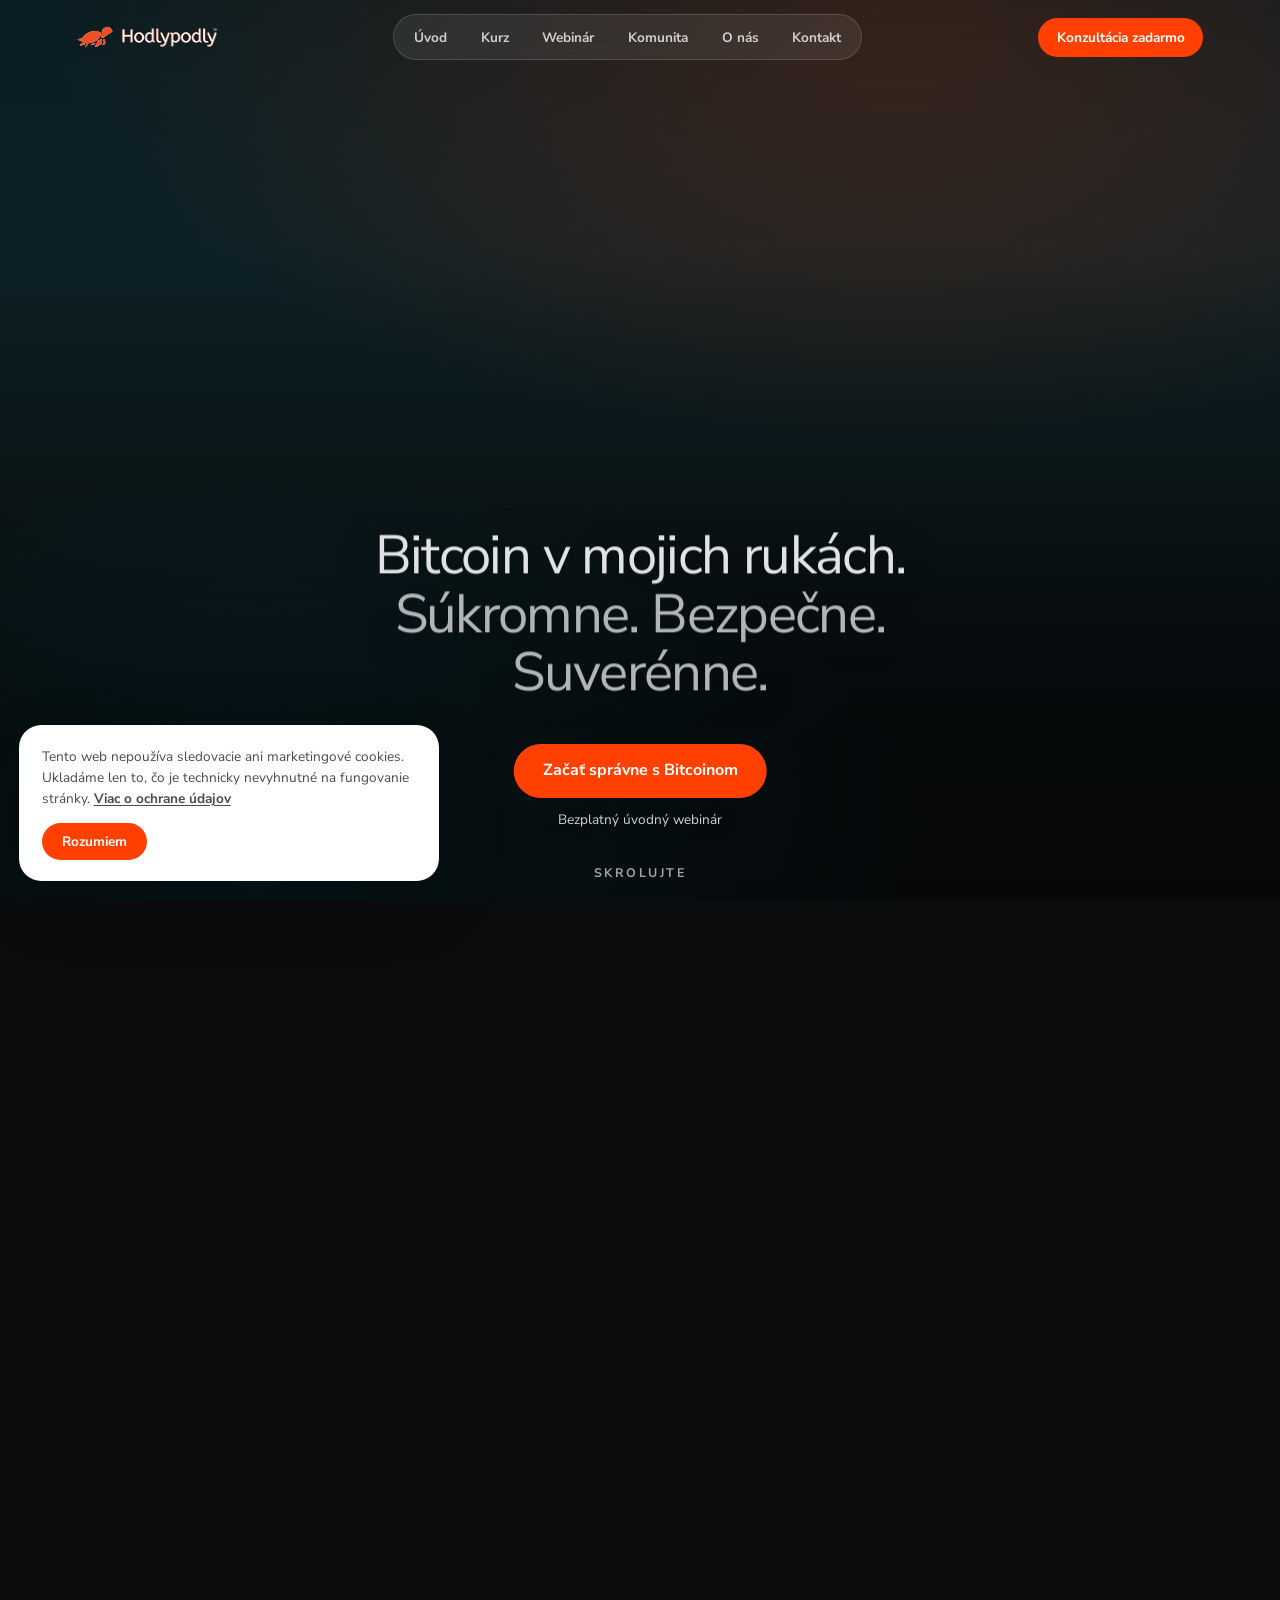
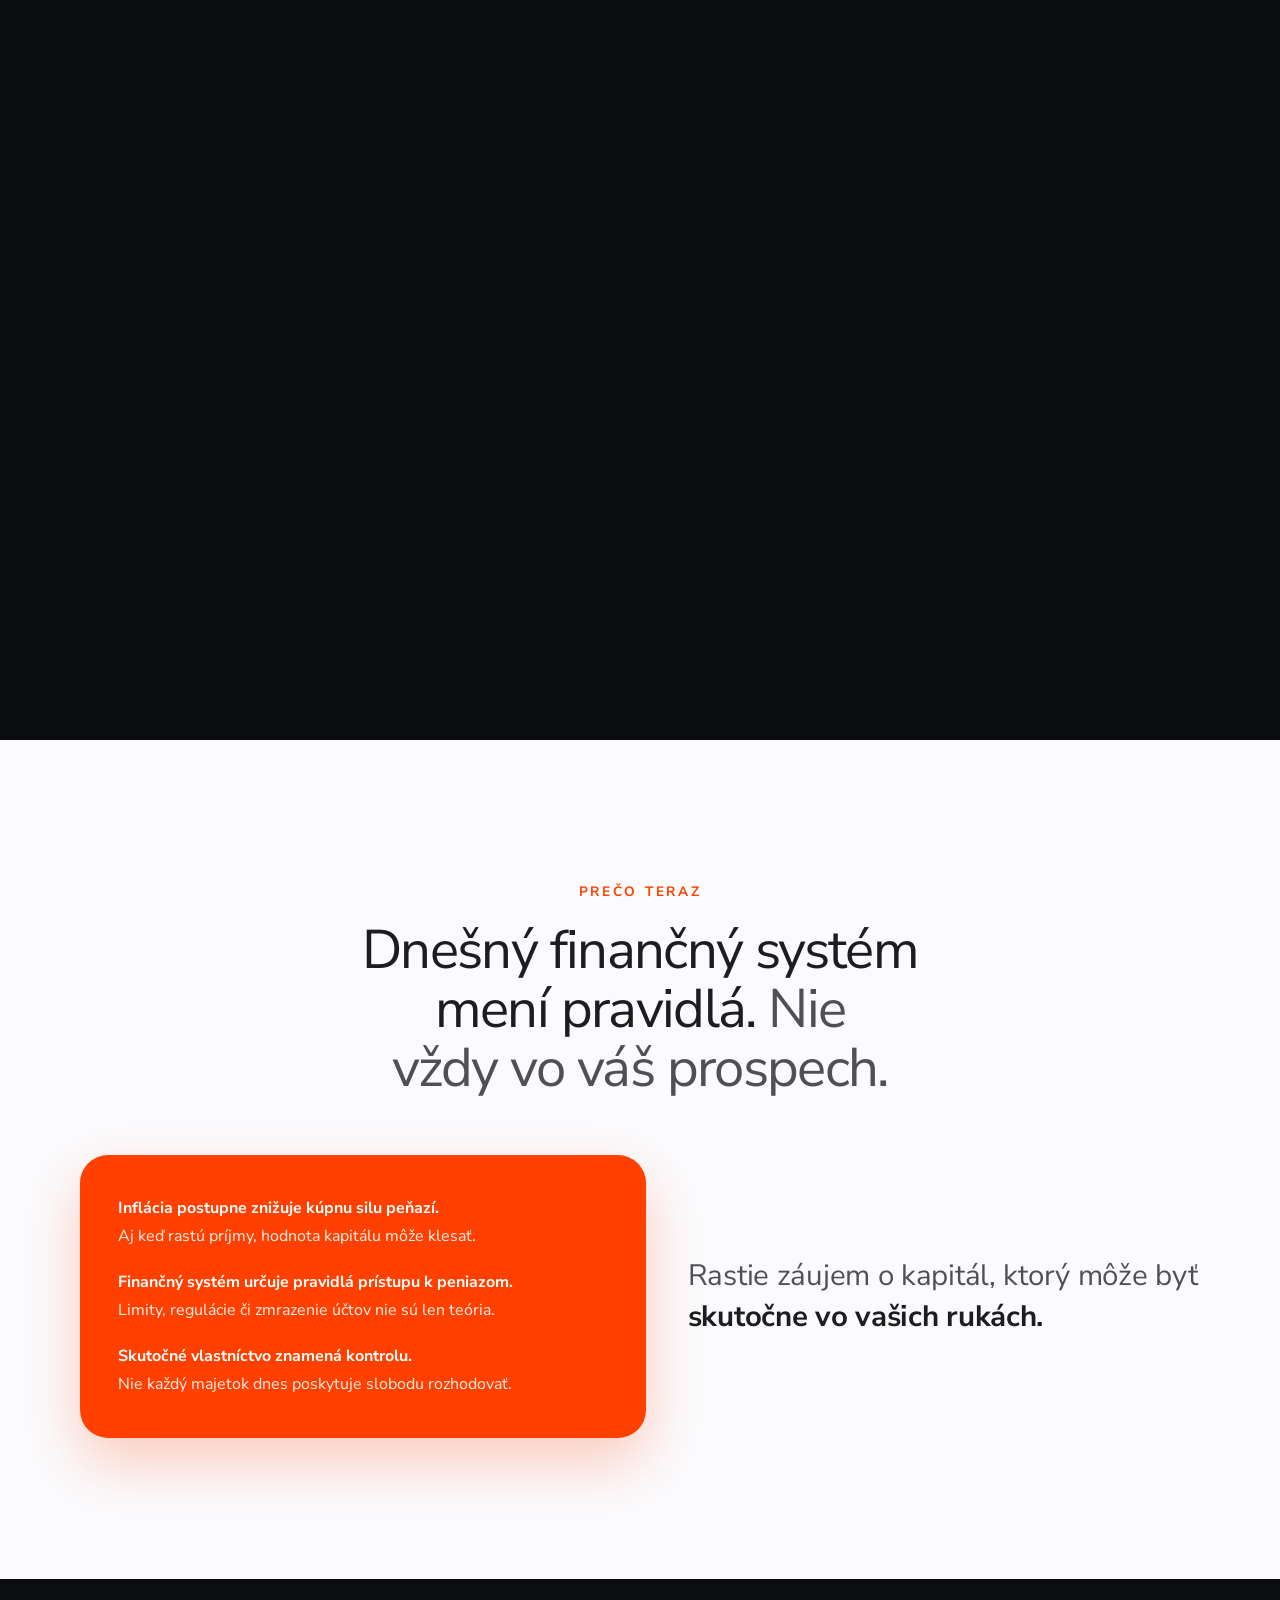
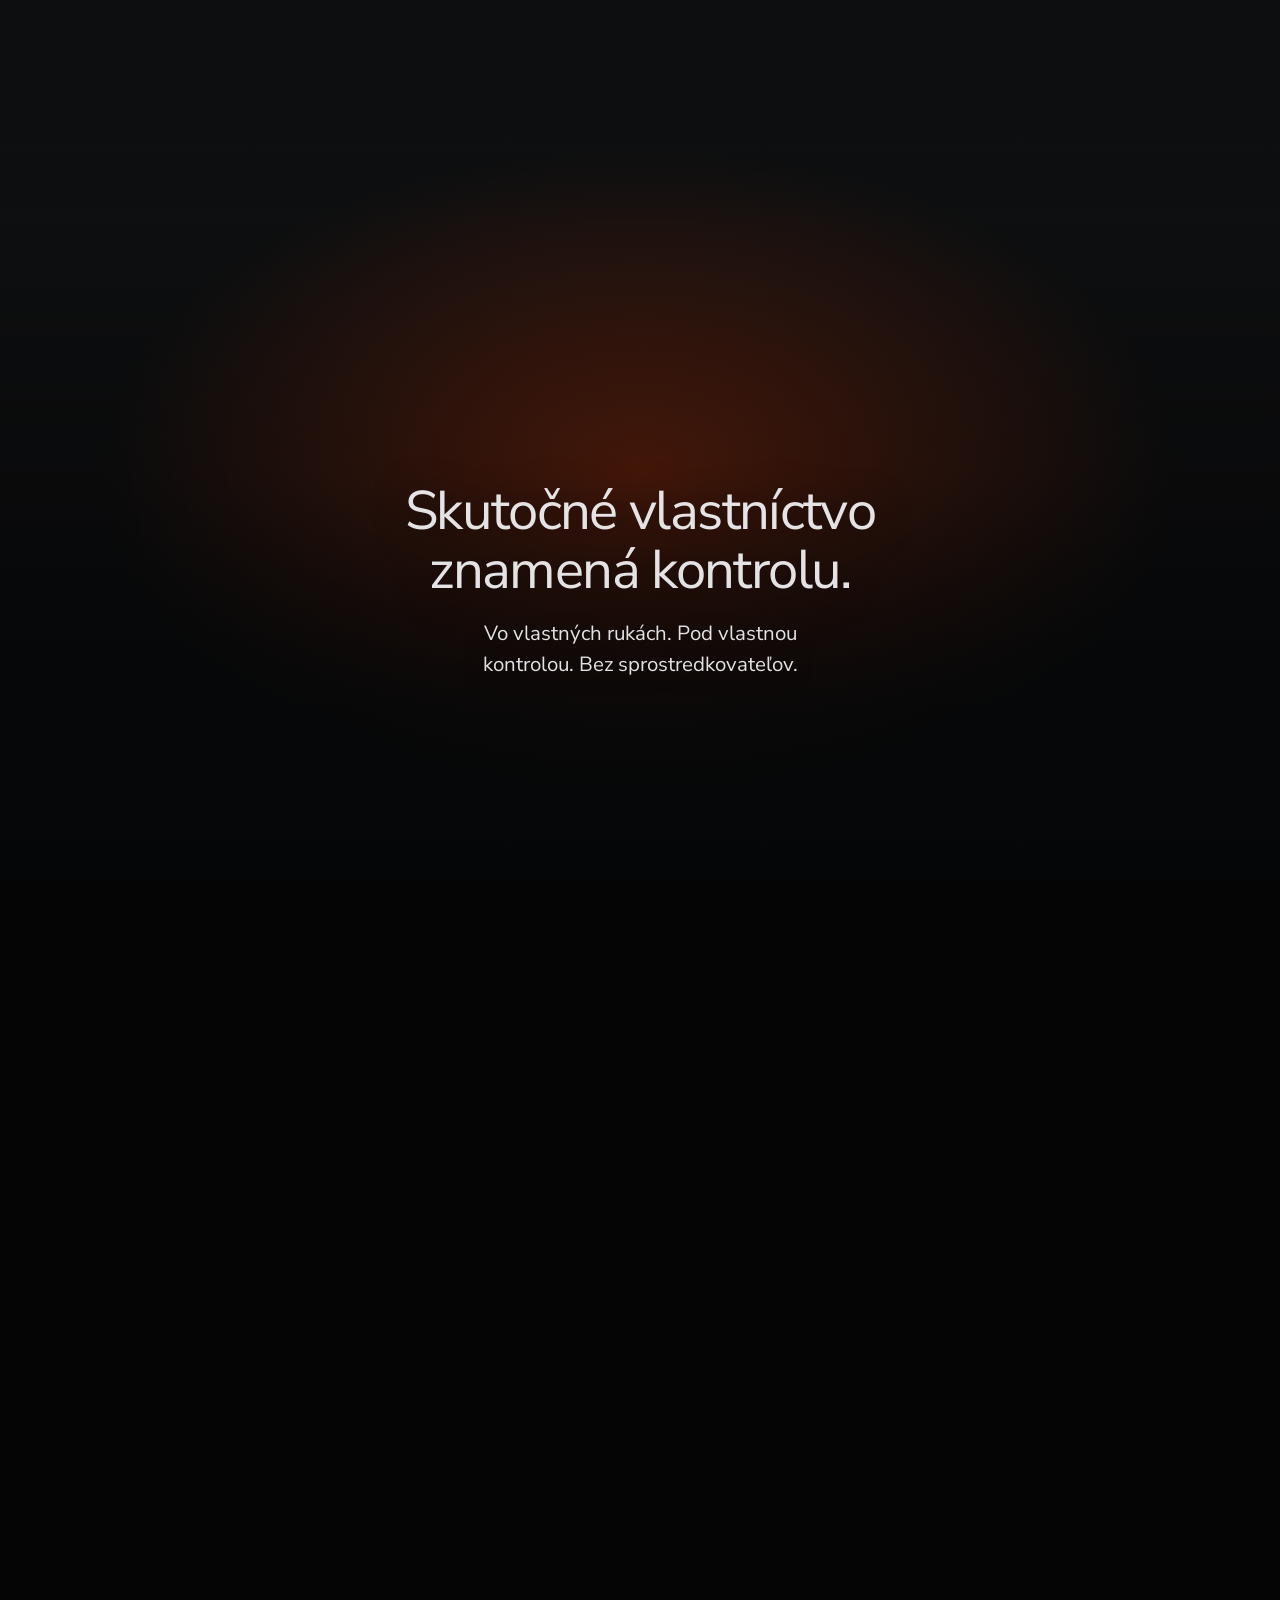
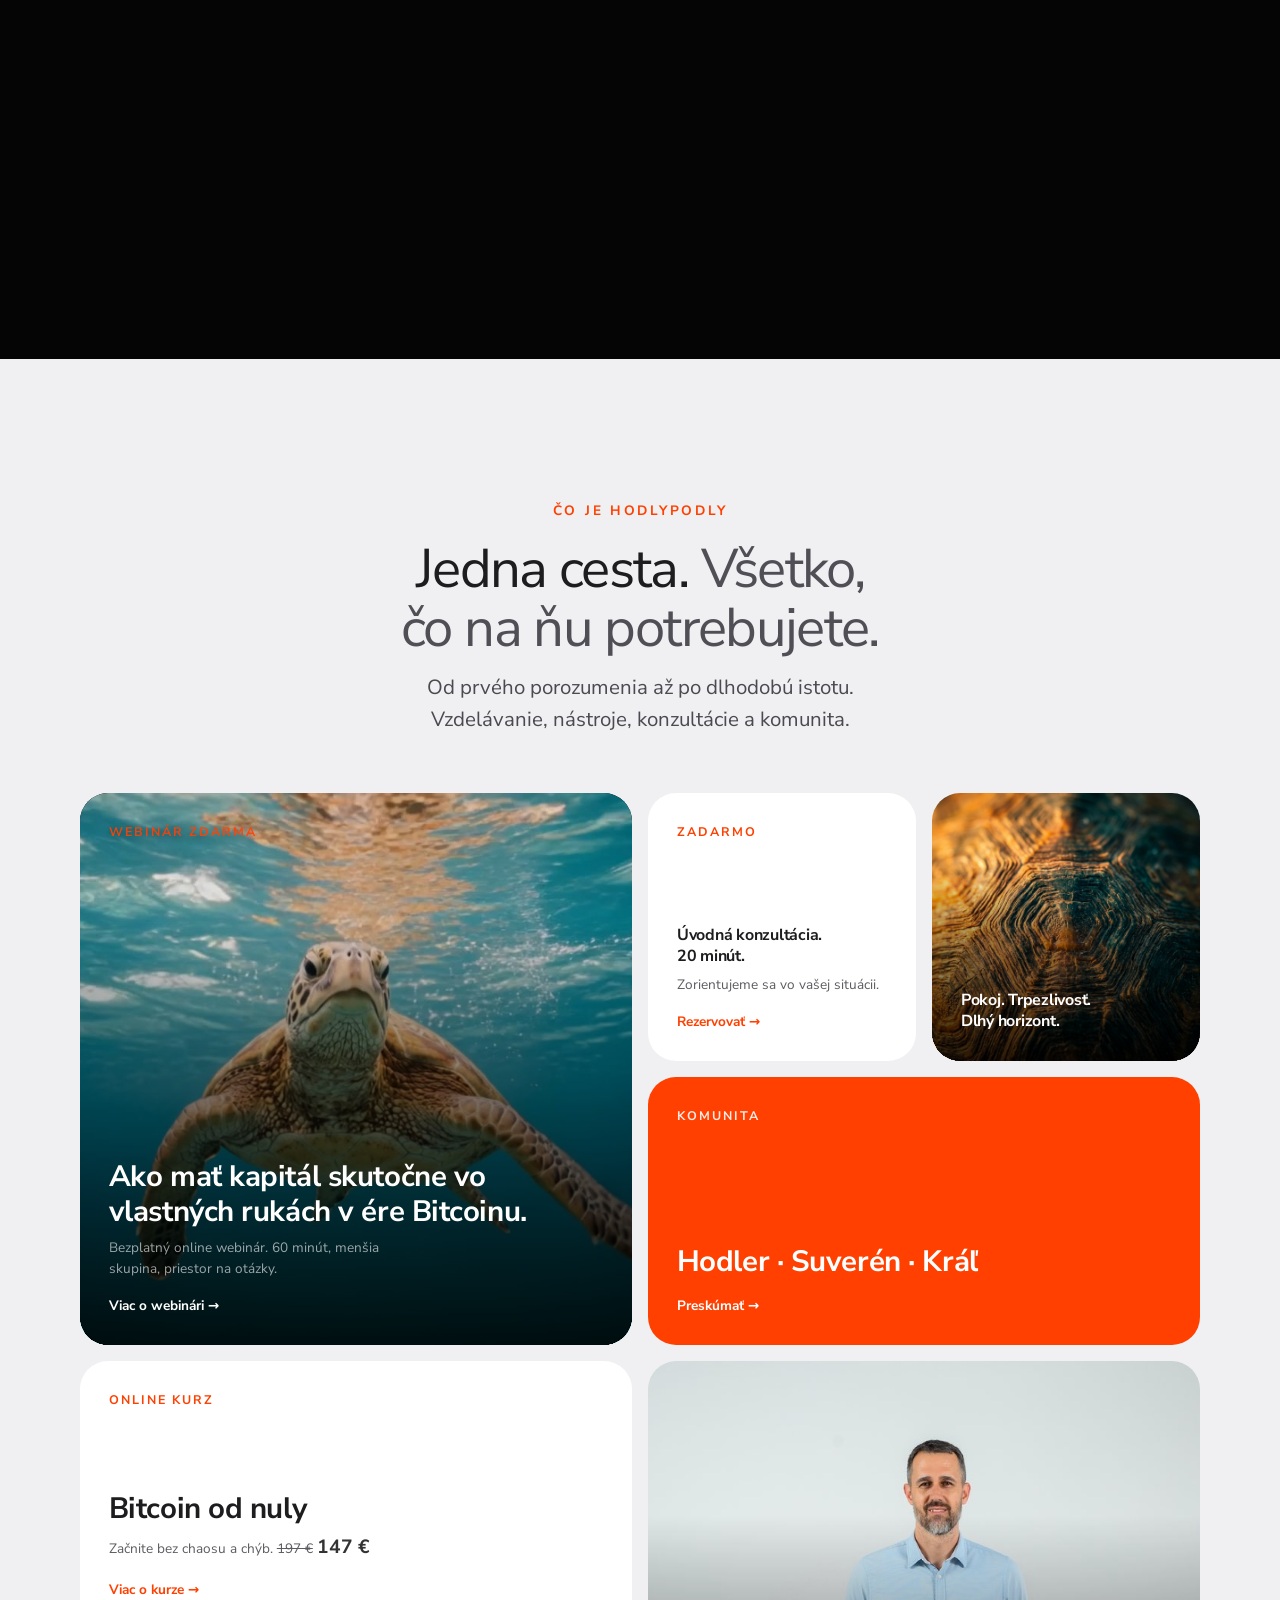
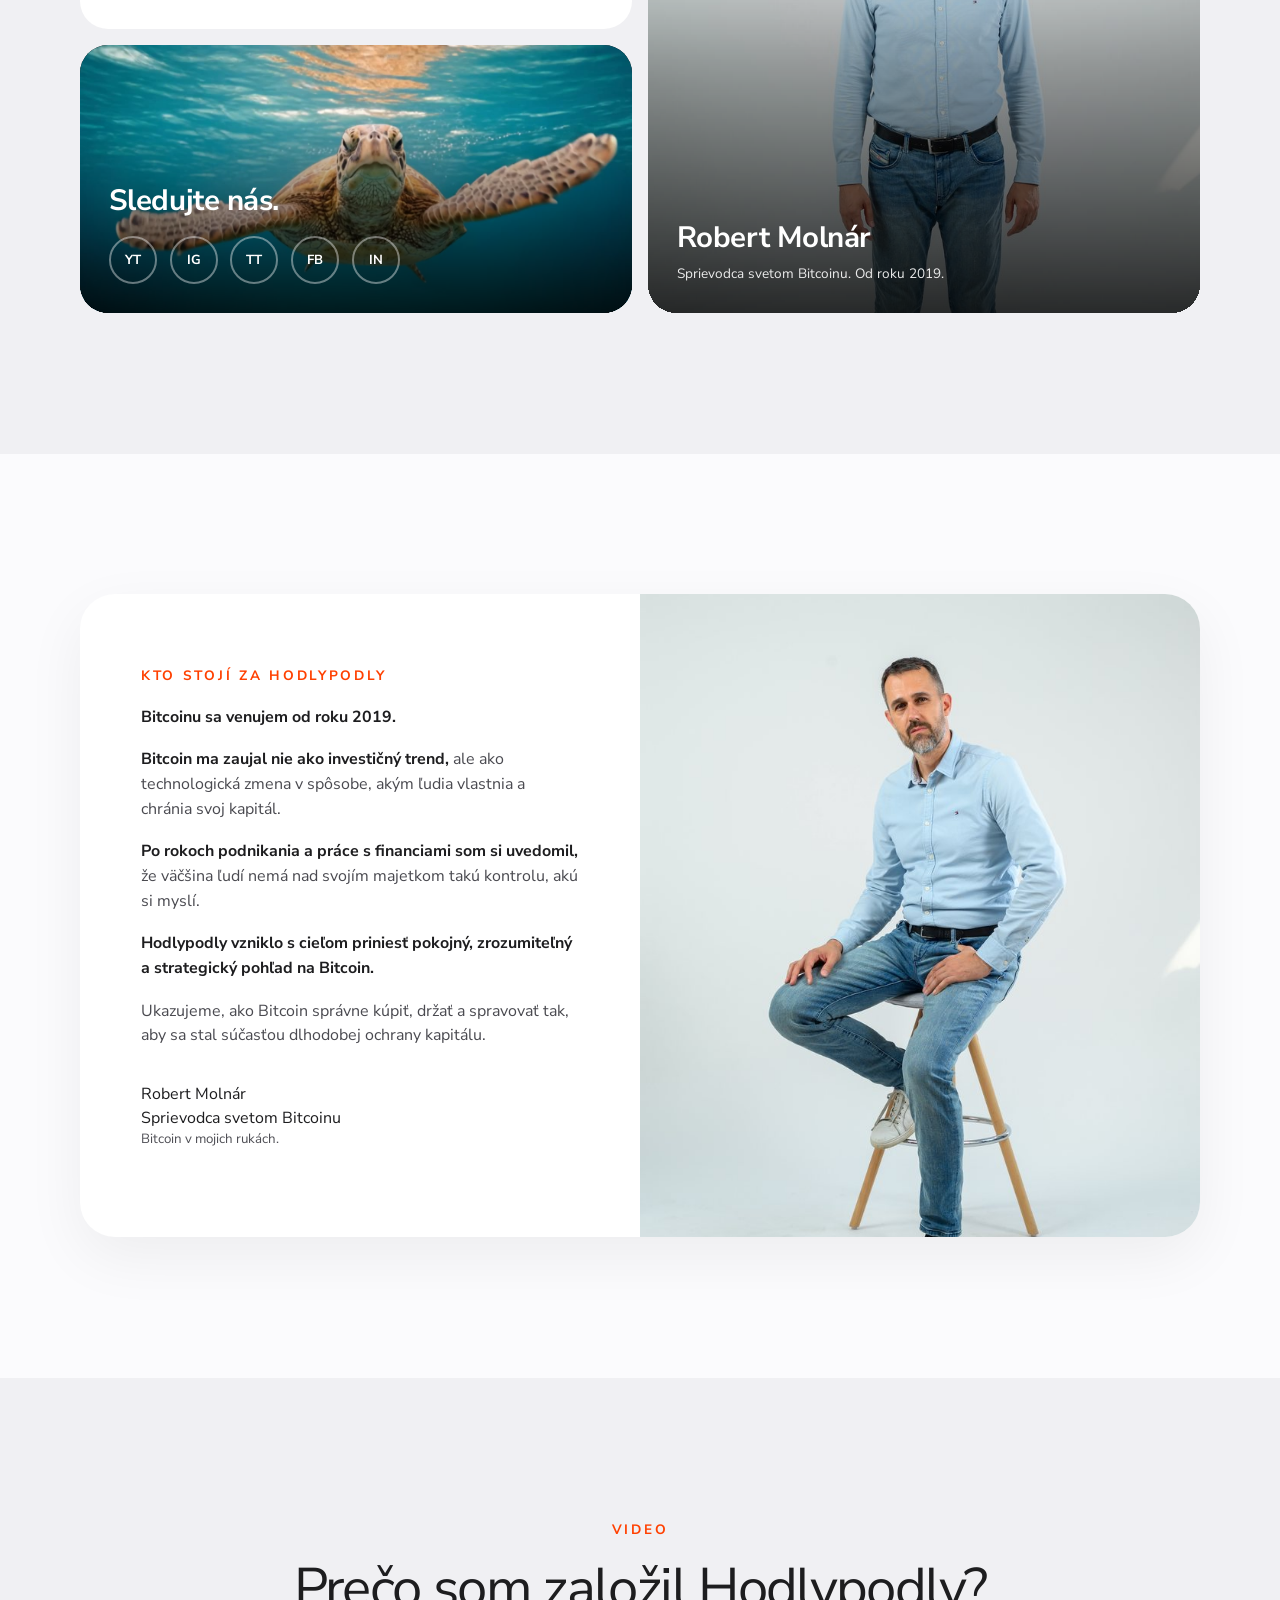
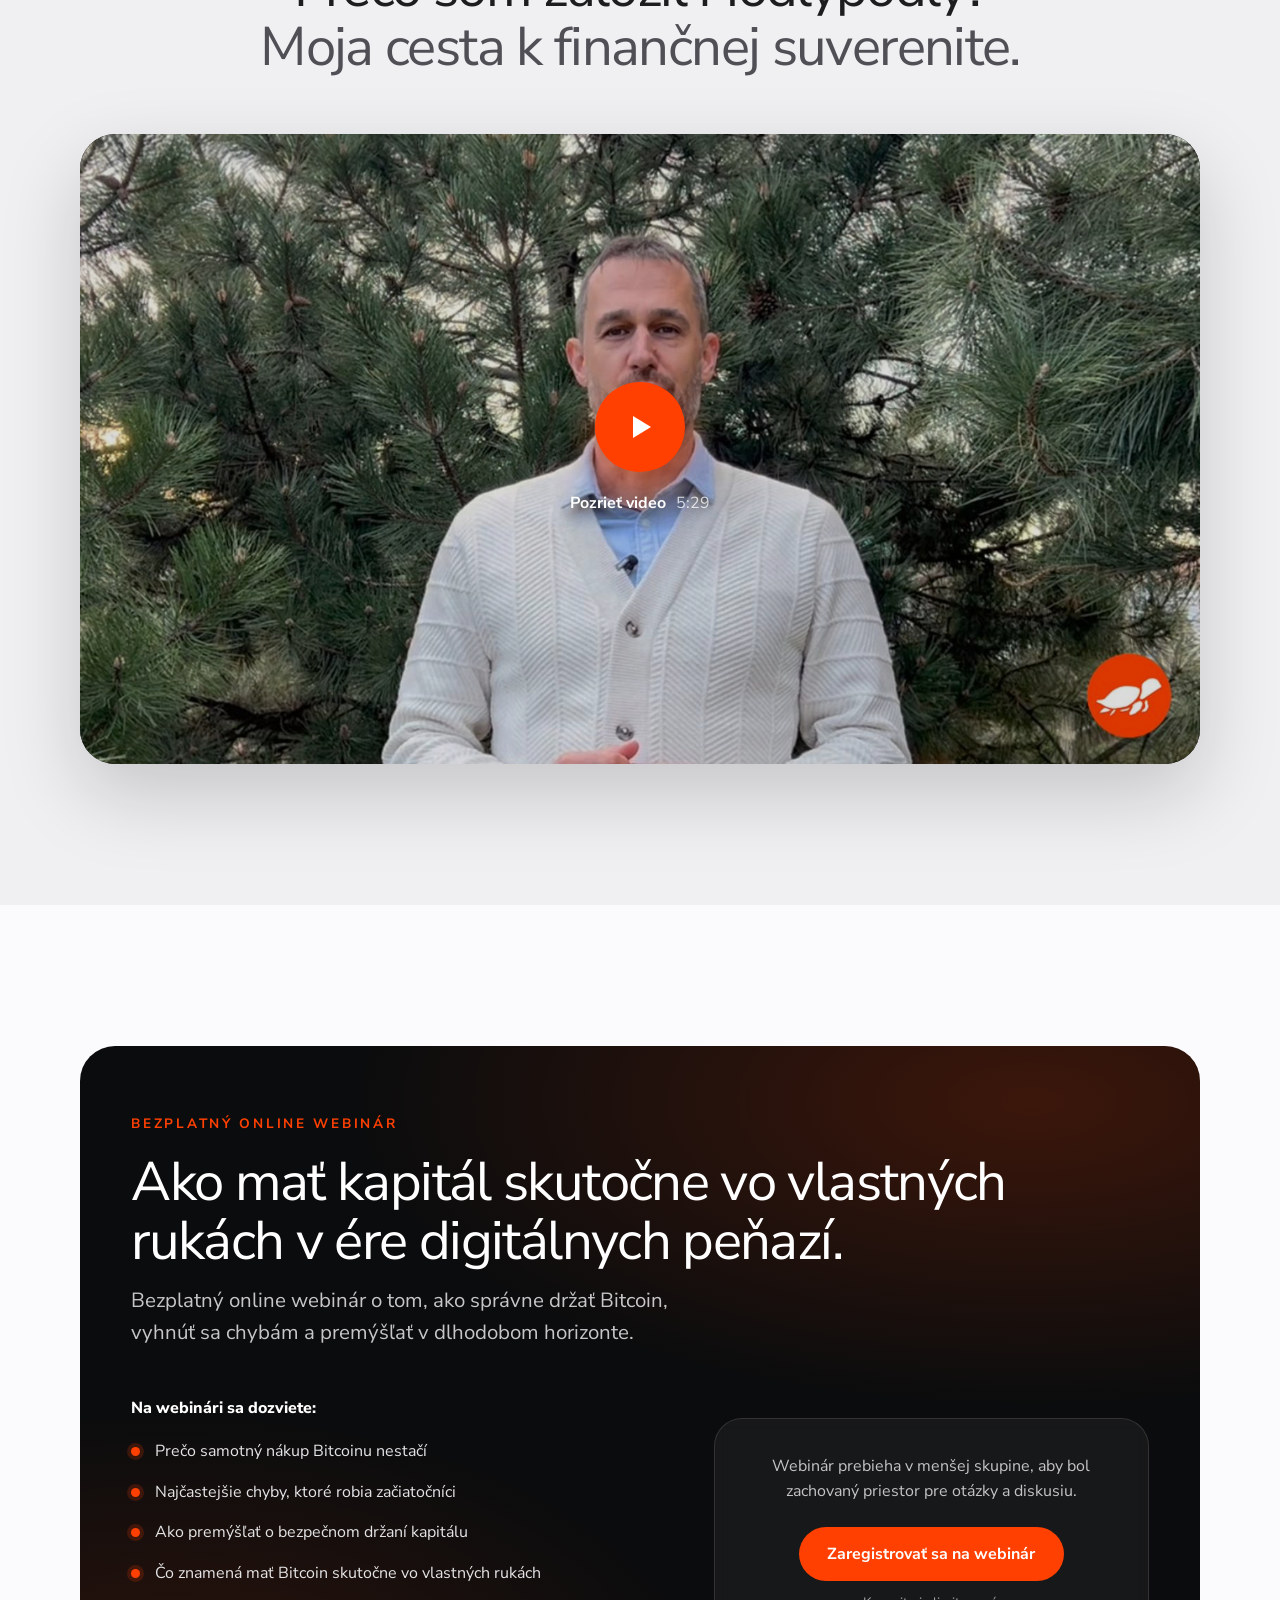
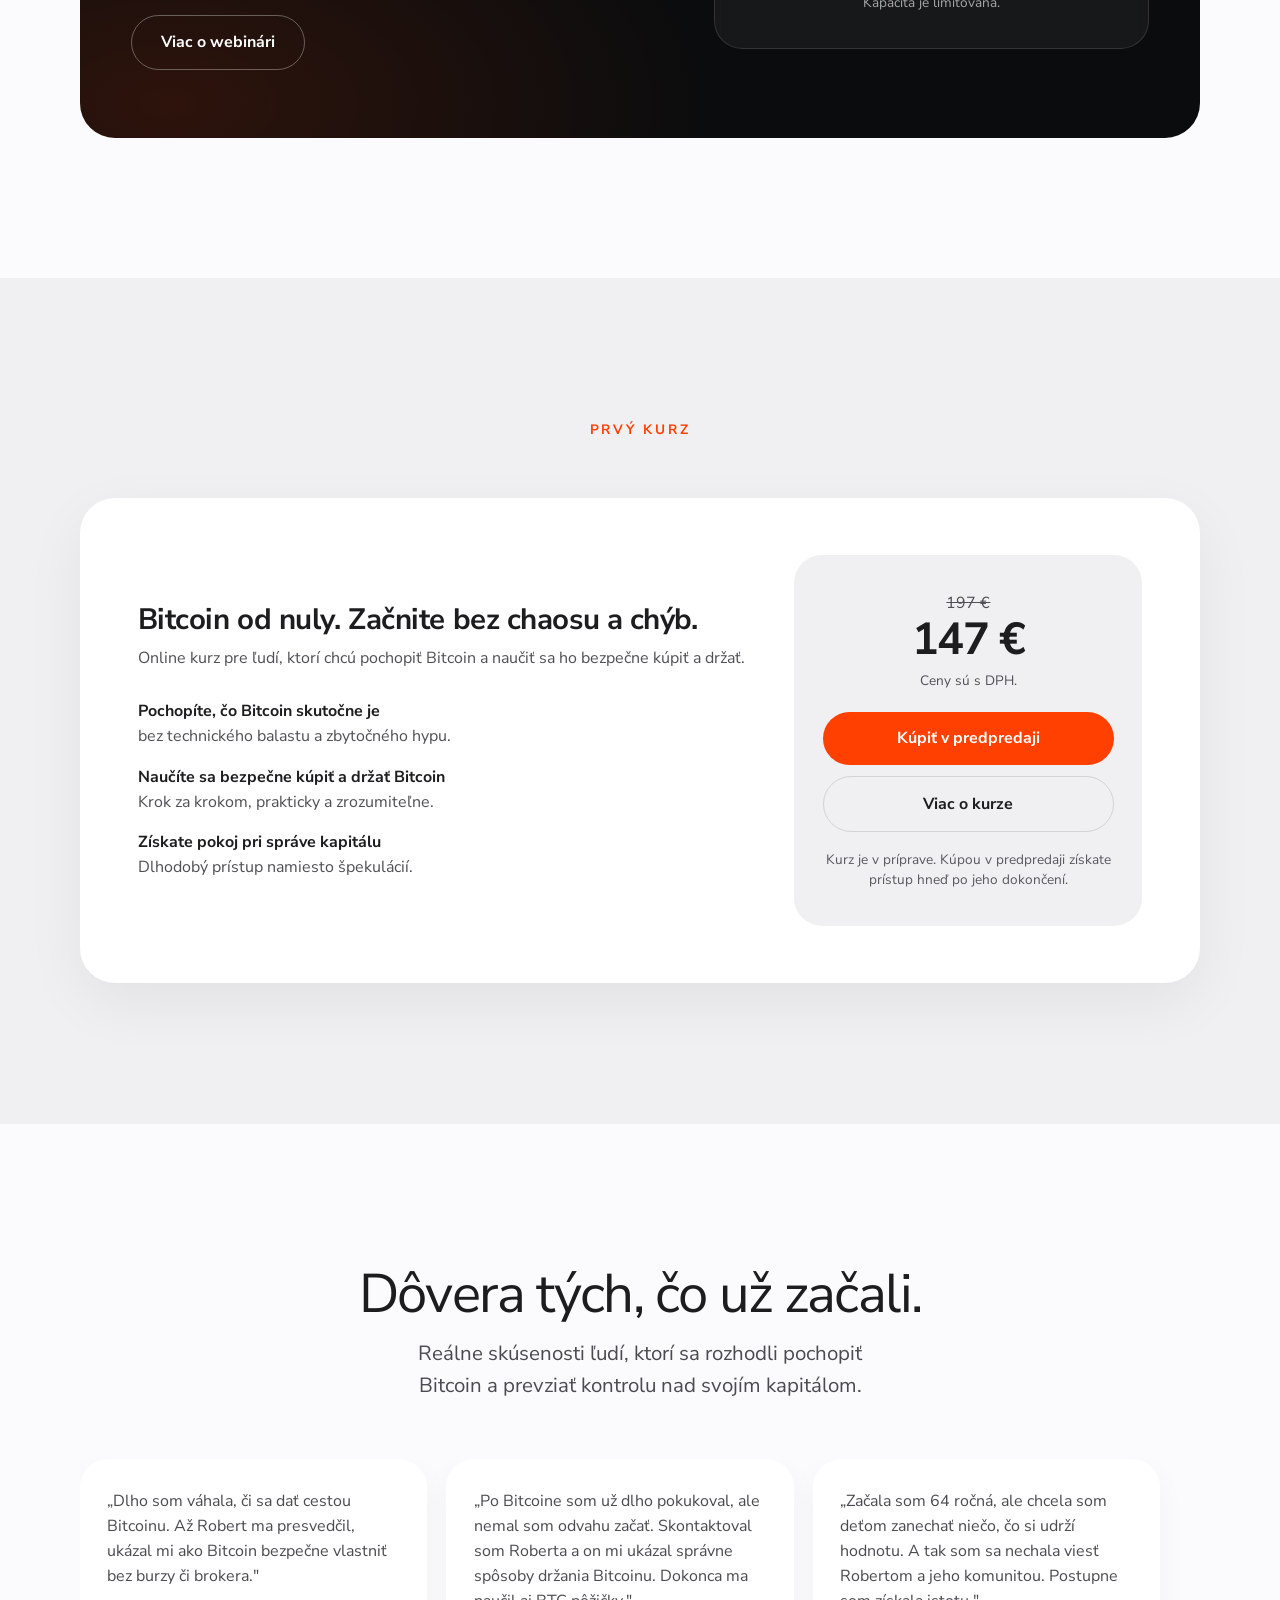
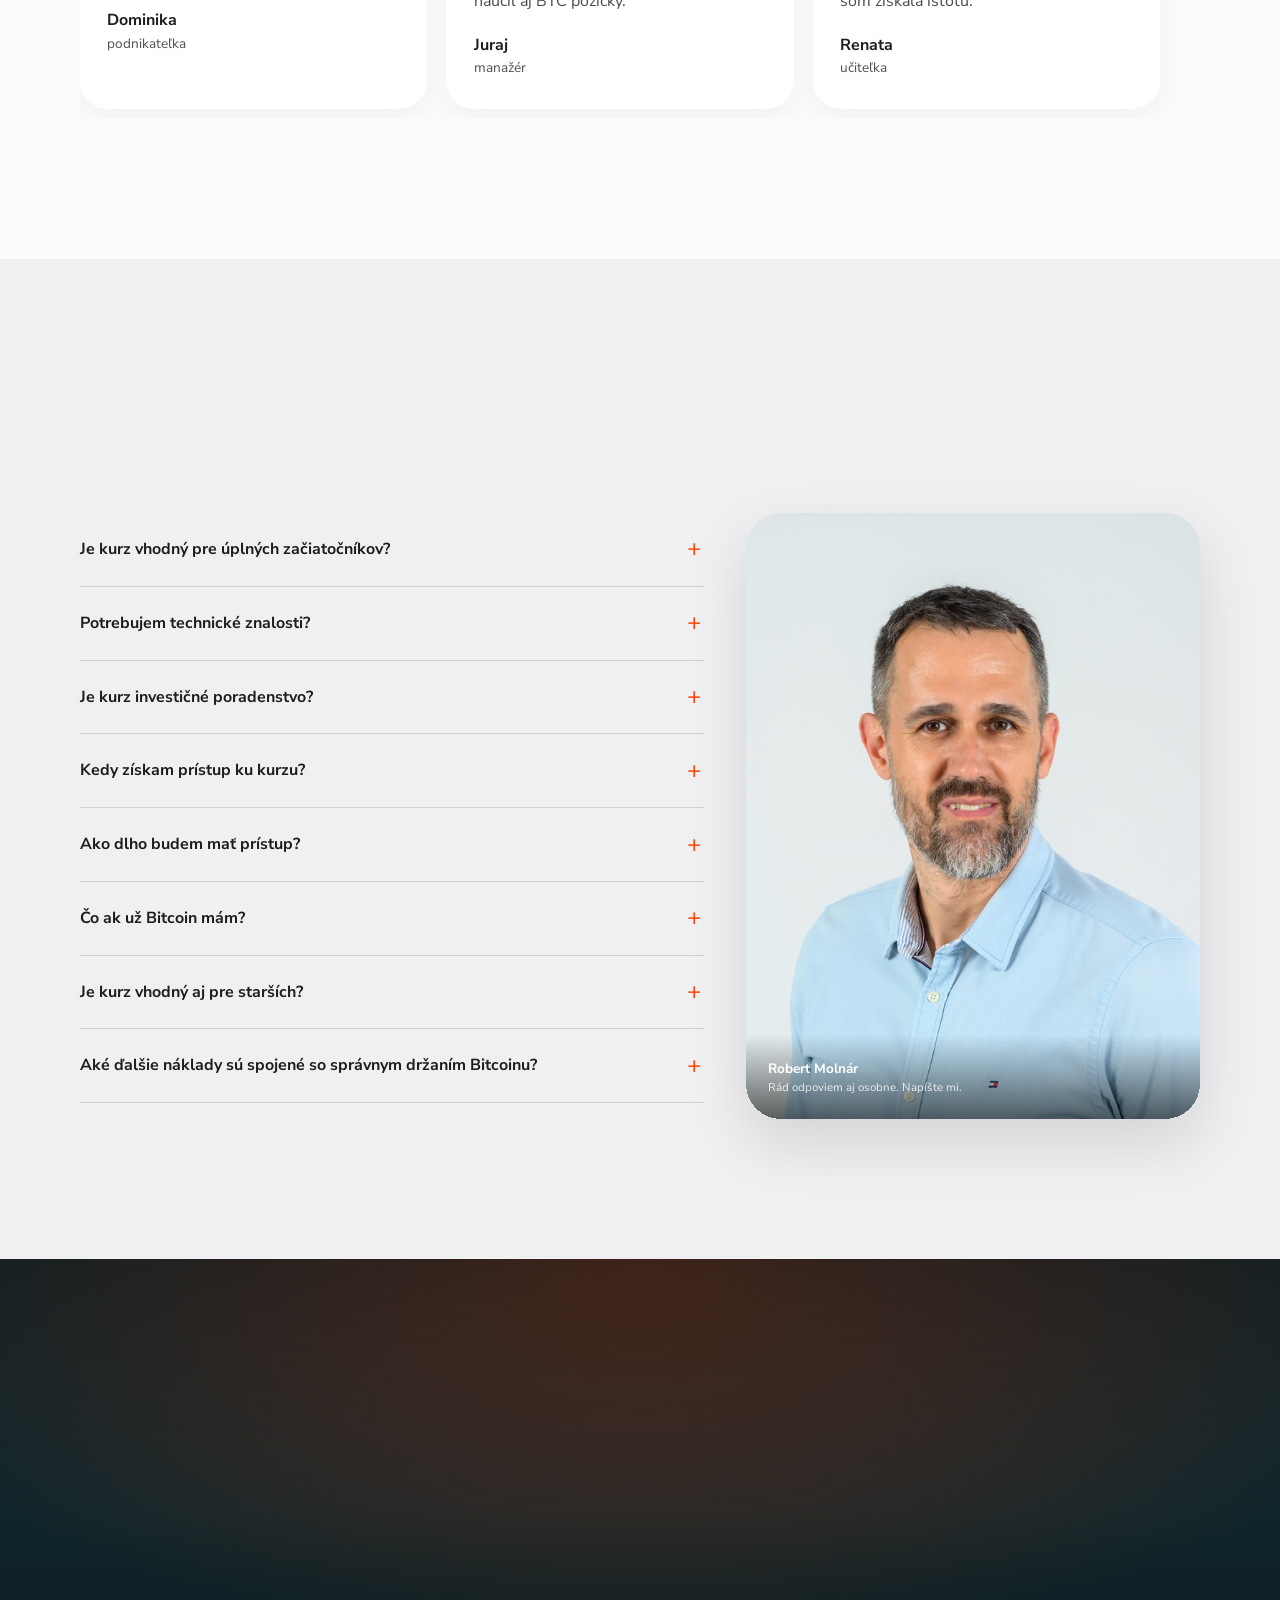
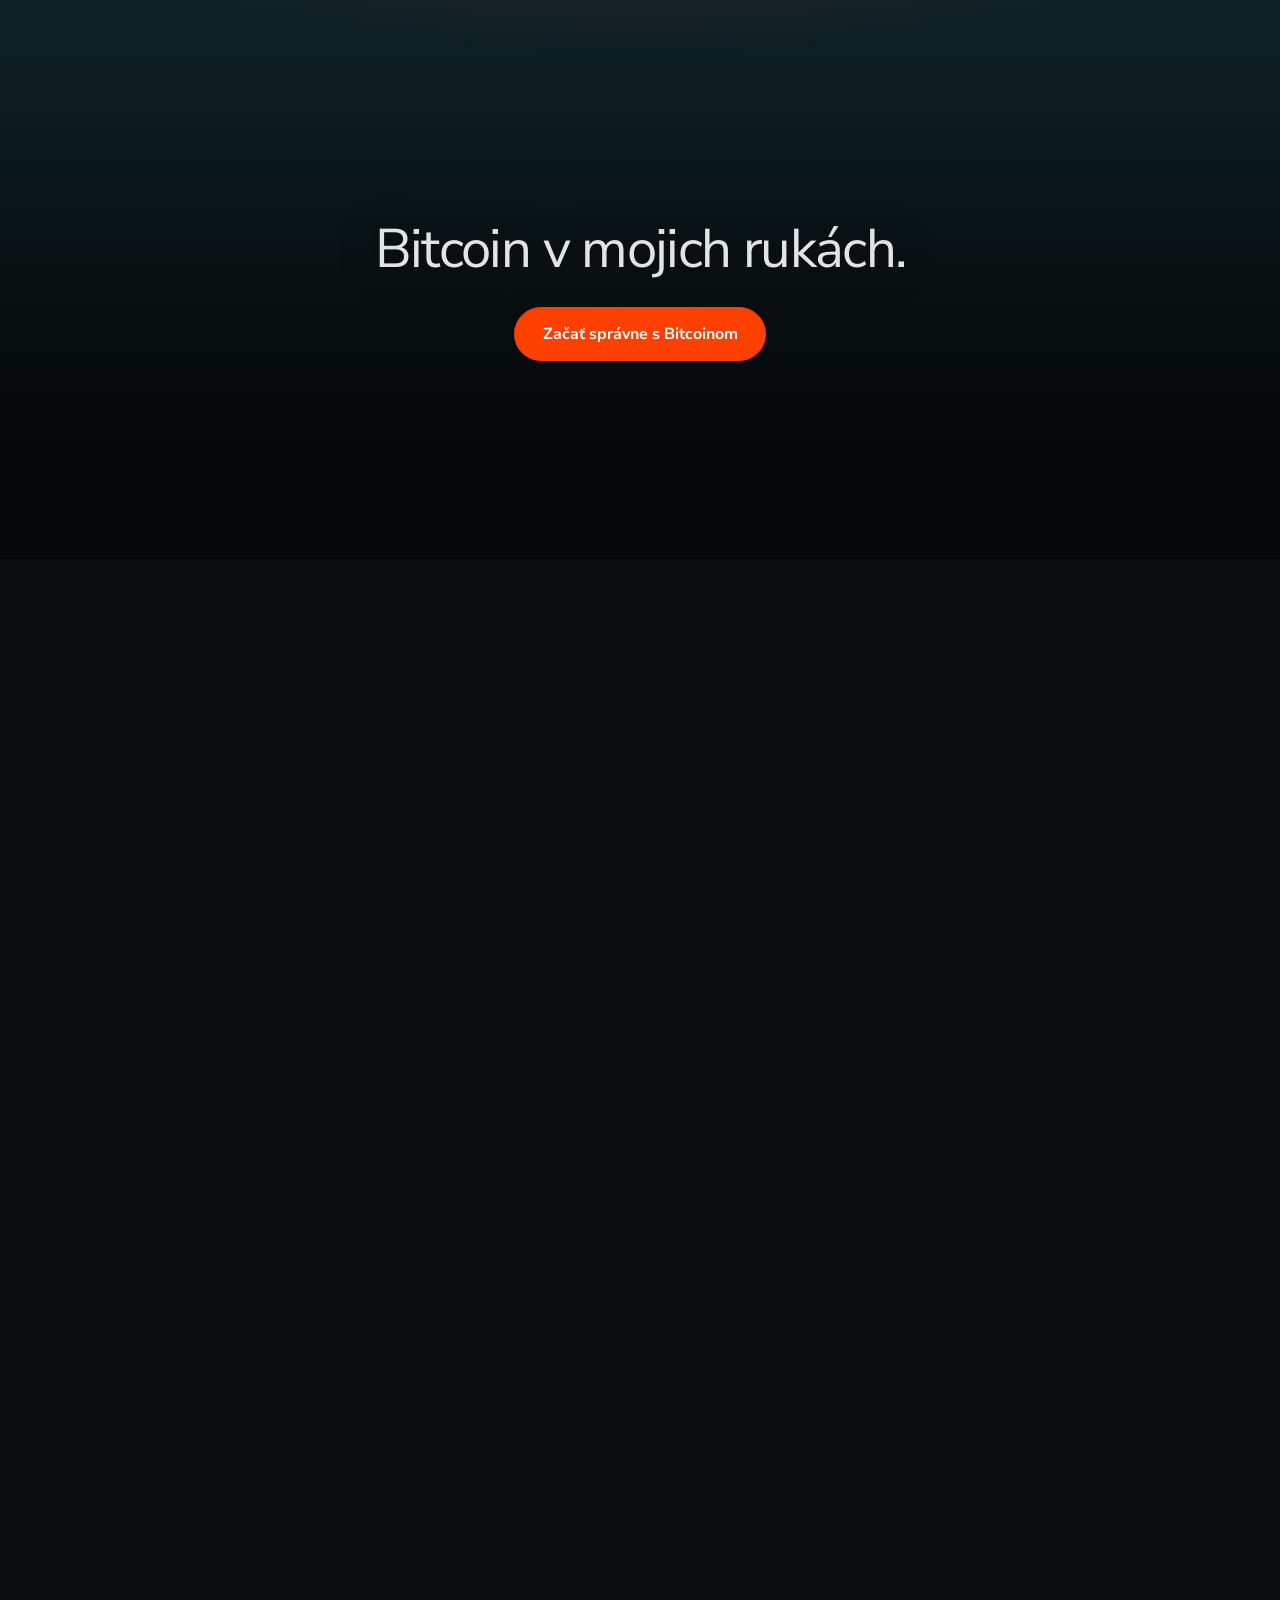
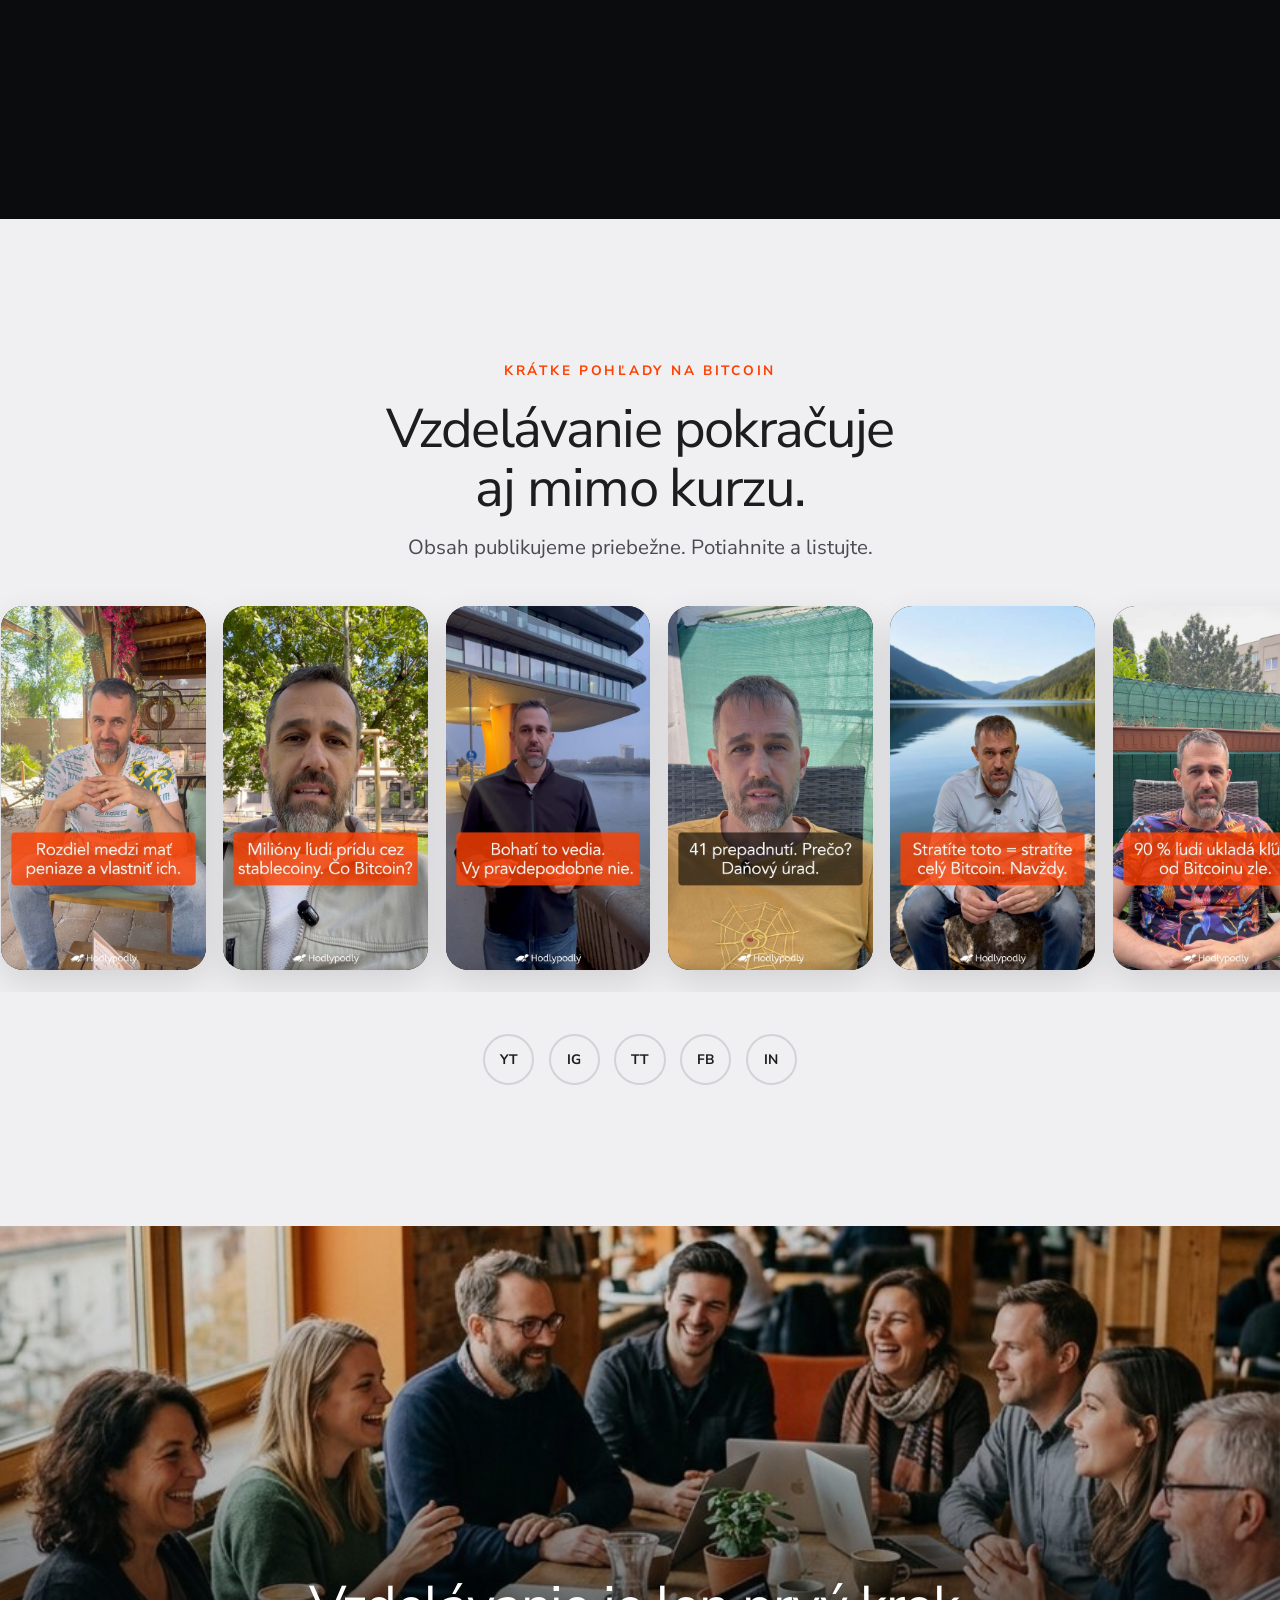
==== commit 17573de0: "Kazdy formular linkuje na zasady ochrany udajov priamo pod tlacidlom" ====
--- a/index.html
+++ b/index.html
@@ -477,7 +477,7 @@
 
       <button class="btn" type="submit">Prihlásiť sa zadarmo →</button>
 
-      <p class="gdpr">Registráciou na webinár súhlasíte so zaslaním osobných údajov organizátorovi webinára, ktorý vám môže zaslať dodatočné informácie alebo ďalšie ponuky. Svoj súhlas môžete kedykoľvek odvolať.</p>
+      <p class="gdpr">Registráciou na webinár súhlasíte so zaslaním osobných údajov organizátorovi webinára, ktorý vám môže zaslať dodatočné informácie alebo ďalšie ponuky. Svoj súhlas môžete kedykoľvek odvolať. <a href="ochrana-osobnych-udajov.html" style="text-decoration:underline;text-underline-offset:2px">Ako spracúvame údaje</a></p>
     </form>
     <div class="success">
       <div class="big-check">✓</div>
@@ -519,7 +519,7 @@
       <textarea id="o-note" name="poznamka" placeholder="Ak chcete faktúru na firmu, uveďte údaje…" style="min-height:80px"></textarea>
 
       <button class="btn" type="submit">Záväzne objednať za 147 €</button>
-      <p class="gdpr">Po odoslaní vám zašleme faktúru e-mailom. Prístup ku kurzu získate hneď po jeho dokončení.</p>
+      <p class="gdpr">Po odoslaní vám zašleme faktúru e-mailom. Prístup ku kurzu získate hneď po jeho dokončení. <a href="ochrana-osobnych-udajov.html" style="text-decoration:underline;text-underline-offset:2px">Ako spracúvame údaje</a></p>
     </form>
     <div class="success">
       <div class="big-check">✓</div>
@@ -558,7 +558,7 @@
       <textarea id="k-msg" name="poznamka" placeholder="Napr. mám Bitcoin na burze a neviem, či je to bezpečné…" style="min-height:80px"></textarea>
 
       <button class="btn" type="submit">Mám záujem o konzultáciu →</button>
-      <p class="gdpr">Odoslaním súhlasíte so spracovaním údajov na účel dohodnutia konzultácie. Ozveme sa vám a dohodneme termín.</p>
+      <p class="gdpr">Odoslaním súhlasíte so spracovaním údajov na účel dohodnutia konzultácie. Ozveme sa vám a dohodneme termín. <a href="ochrana-osobnych-udajov.html" style="text-decoration:underline;text-underline-offset:2px">Ako spracúvame údaje</a></p>
     </form>
     <div class="success">
       <div class="big-check">✓</div>
@@ -604,7 +604,7 @@
       <textarea id="c-msg" name="sprava" placeholder="S čím vám vieme pomôcť?" required></textarea>
 
       <button class="btn" type="submit">Odoslať správu →</button>
-      <p class="gdpr">Odoslaním súhlasíte so spracovaním údajov na účel odpovede na vašu správu.</p>
+      <p class="gdpr">Odoslaním súhlasíte so spracovaním údajov na účel odpovede na vašu správu. <a href="ochrana-osobnych-udajov.html" style="text-decoration:underline;text-underline-offset:2px">Ako spracúvame údaje</a></p>
     </form>
     <div class="success">
       <div class="big-check">✓</div>
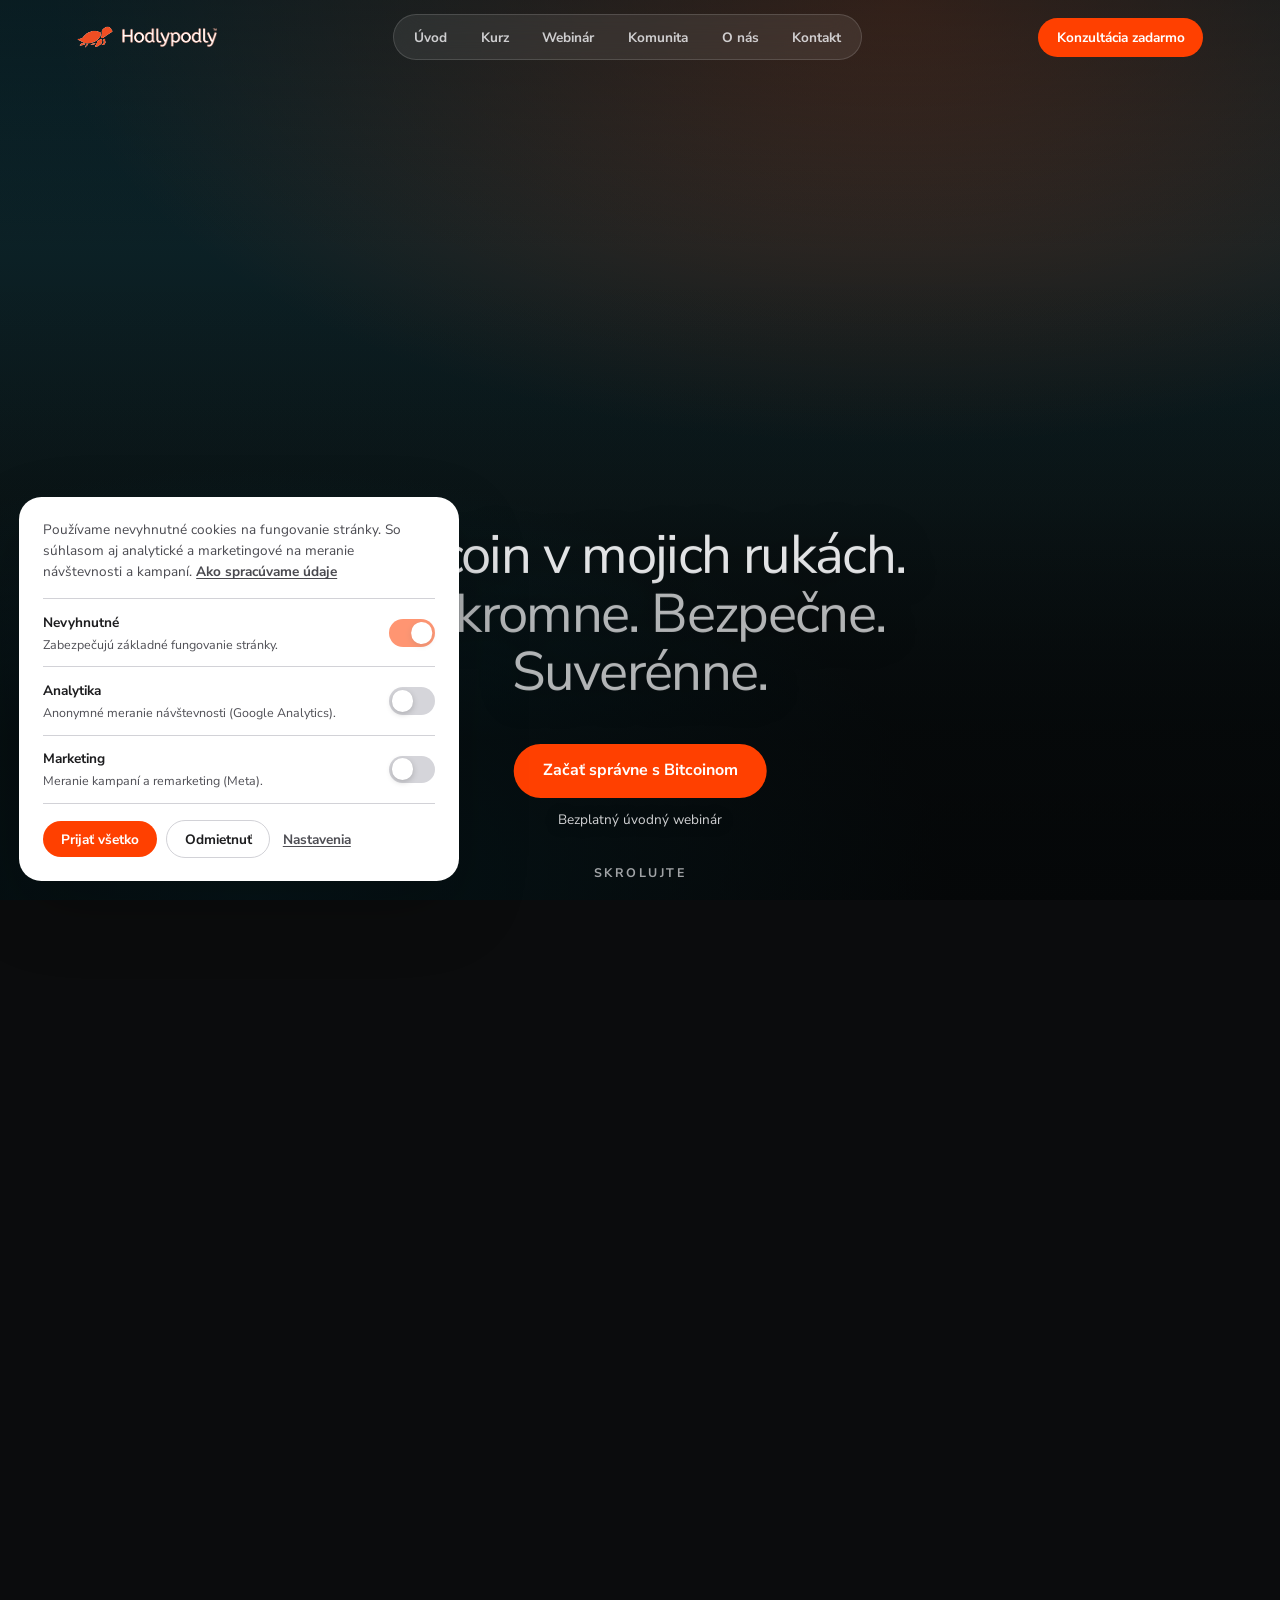
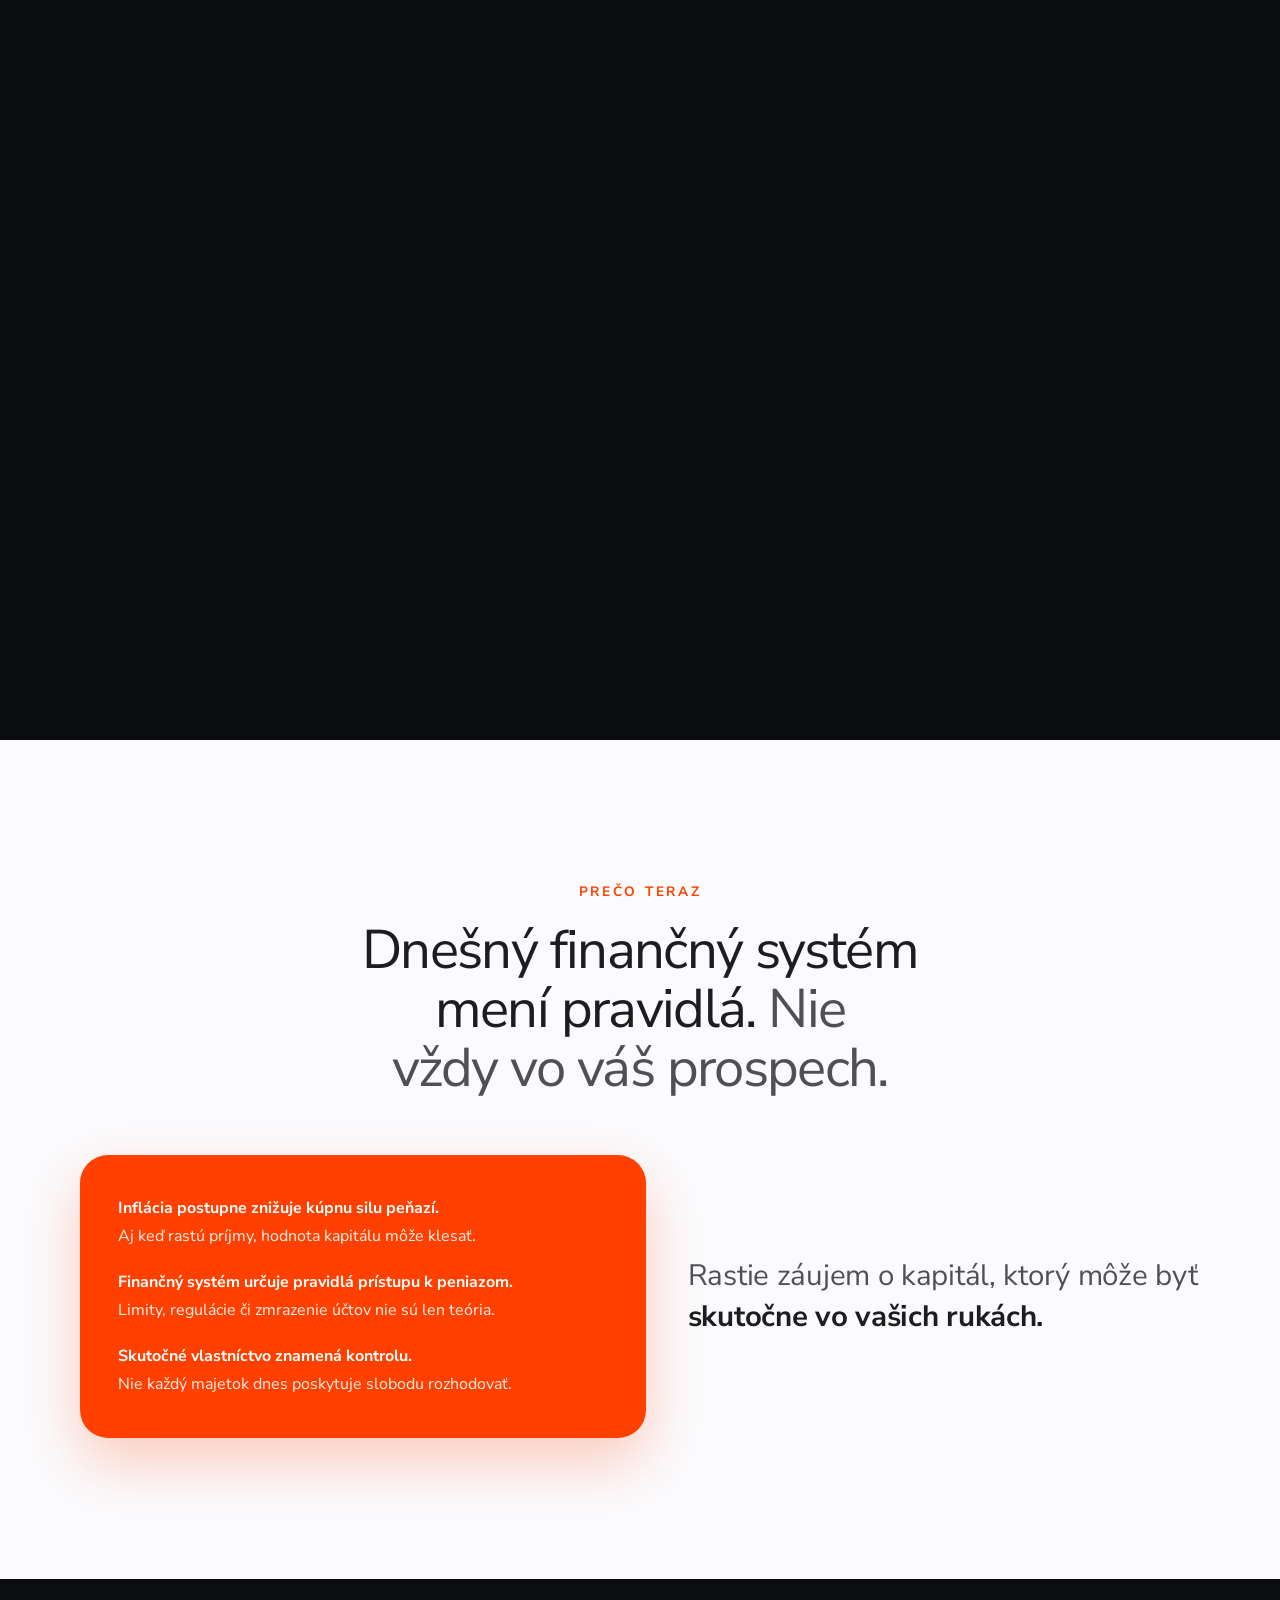
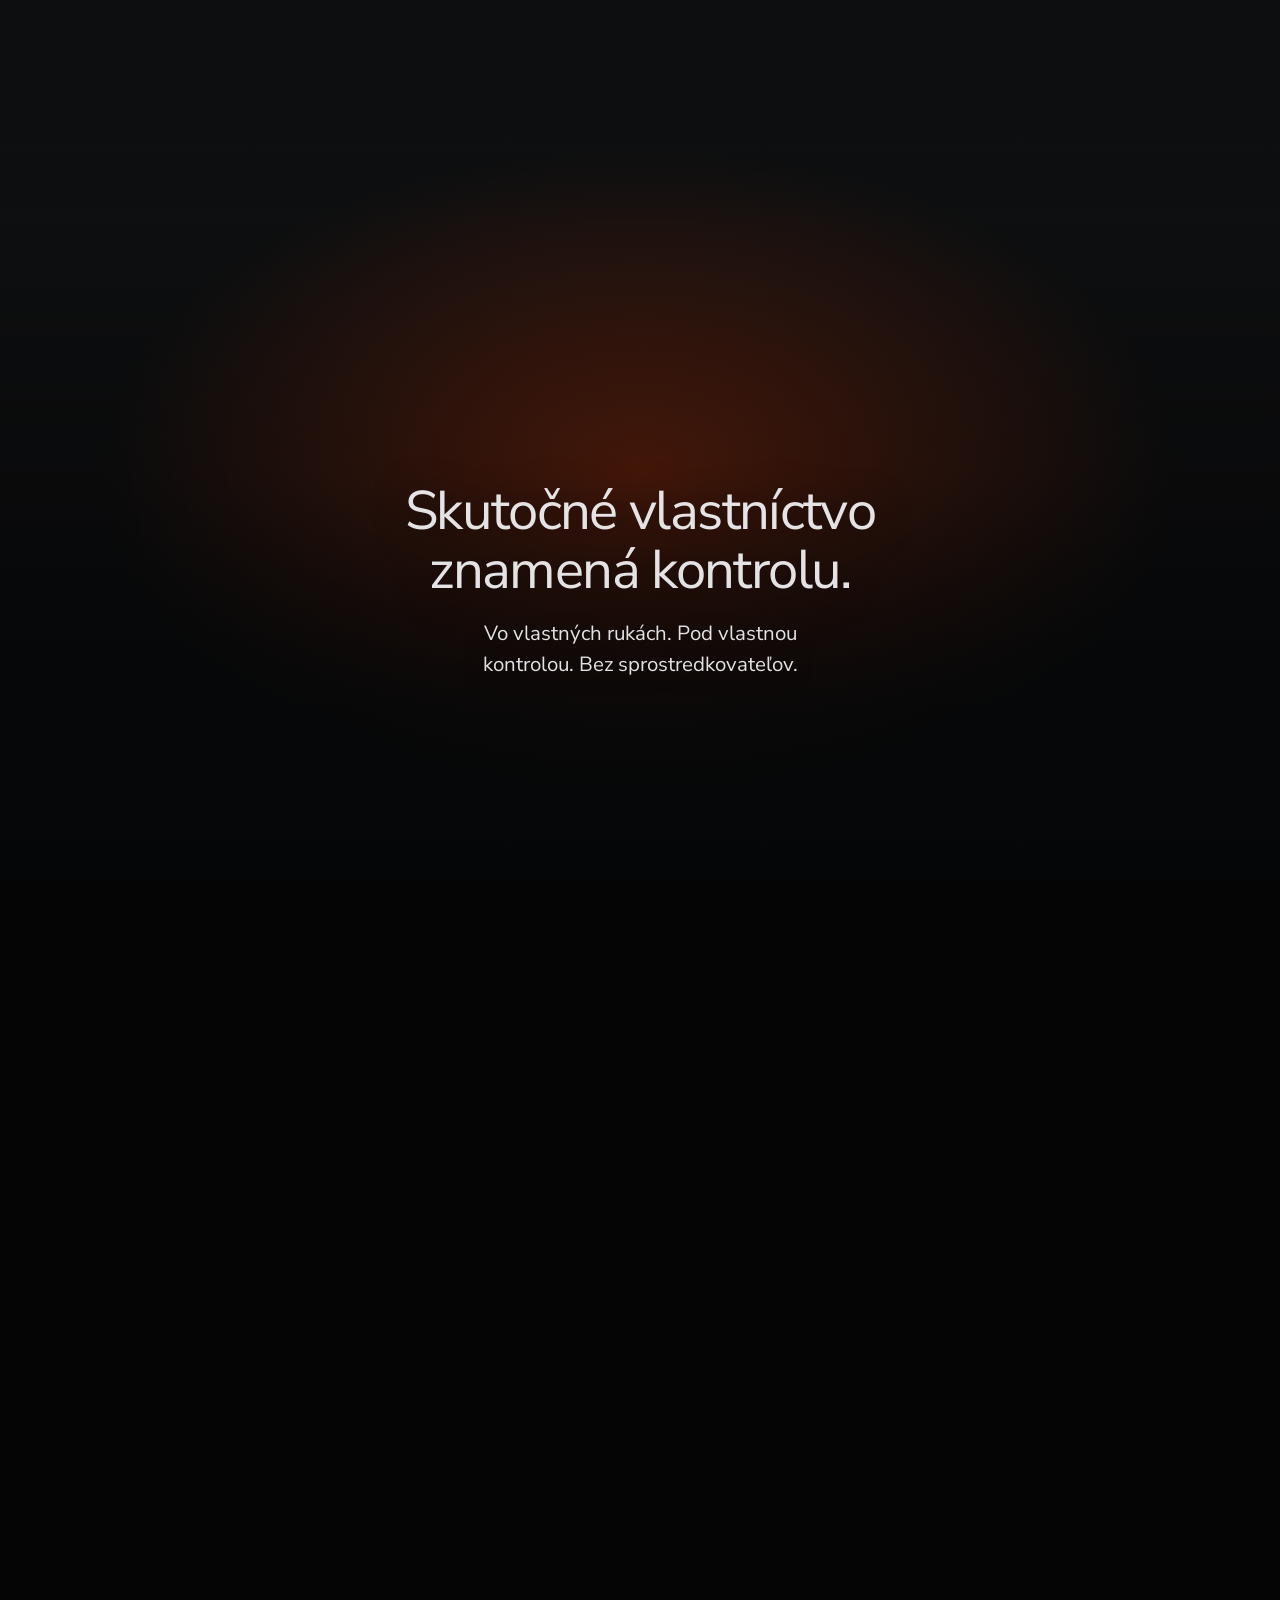
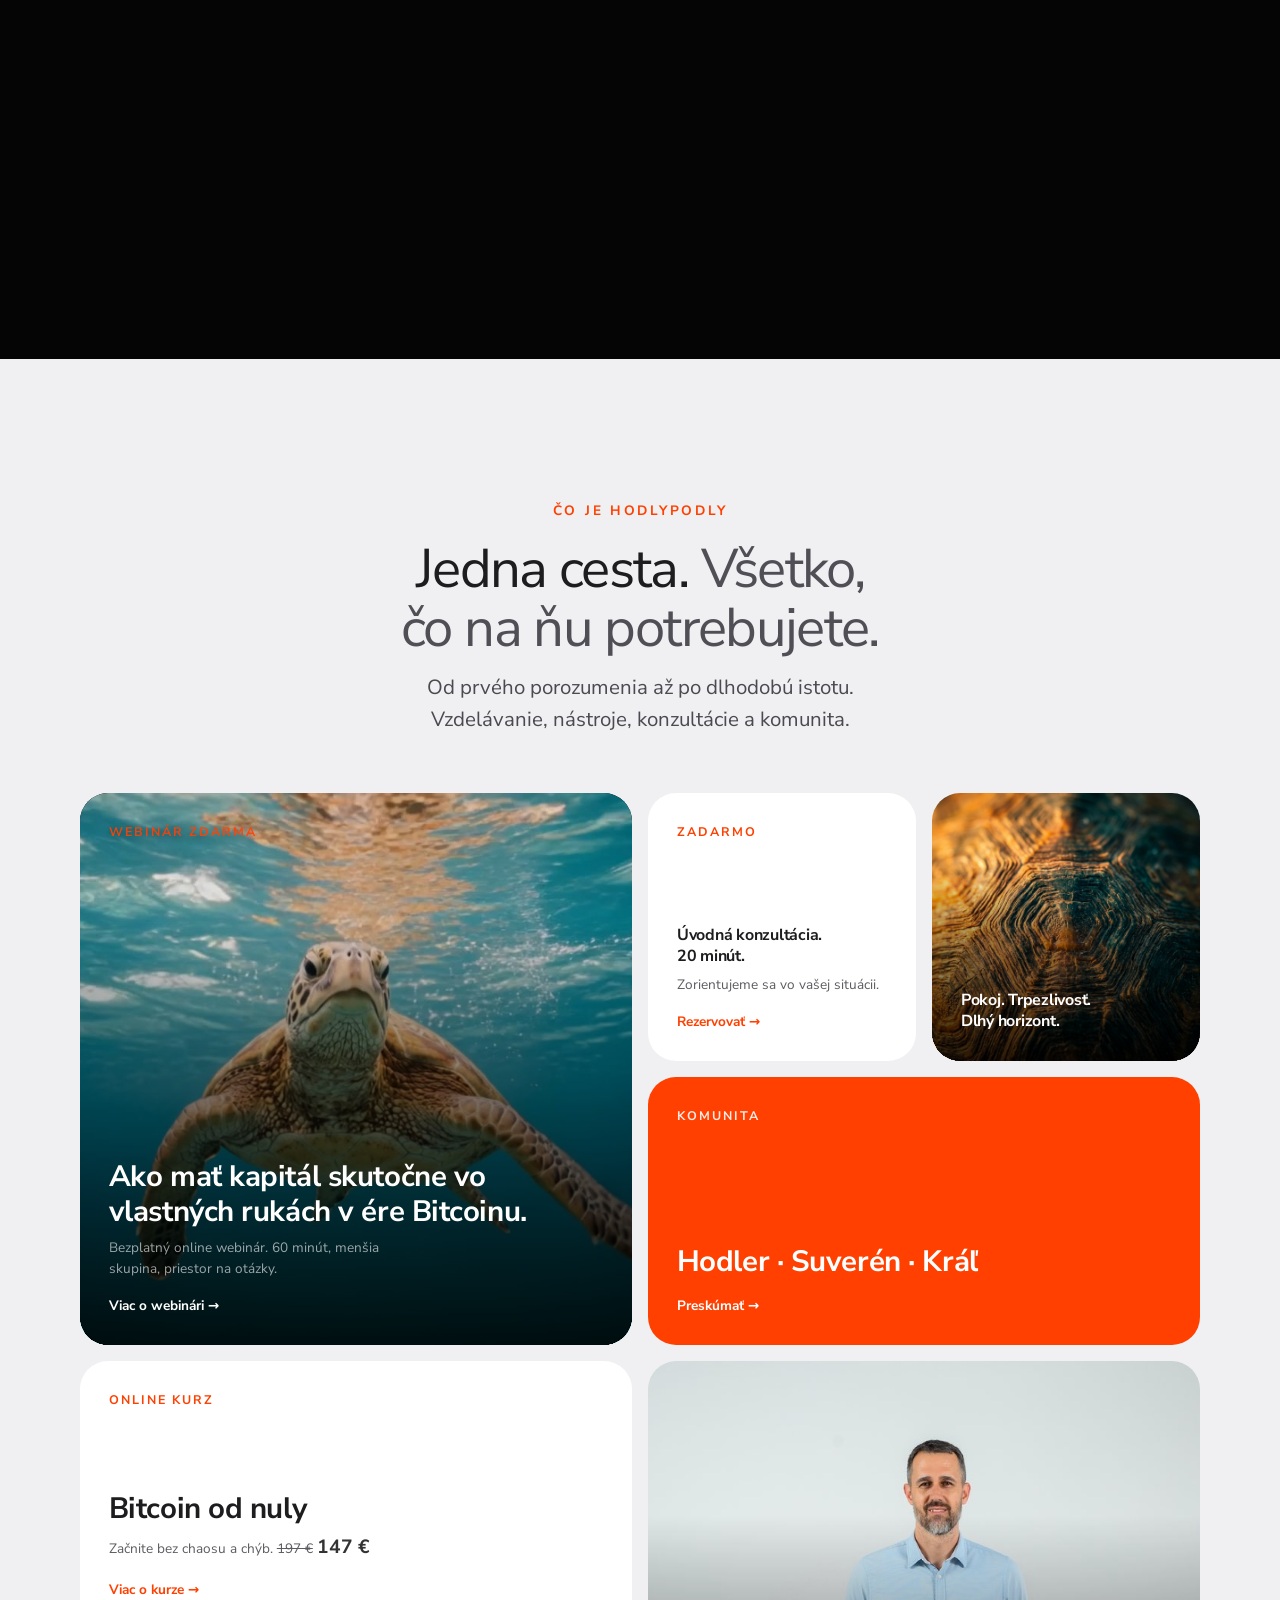
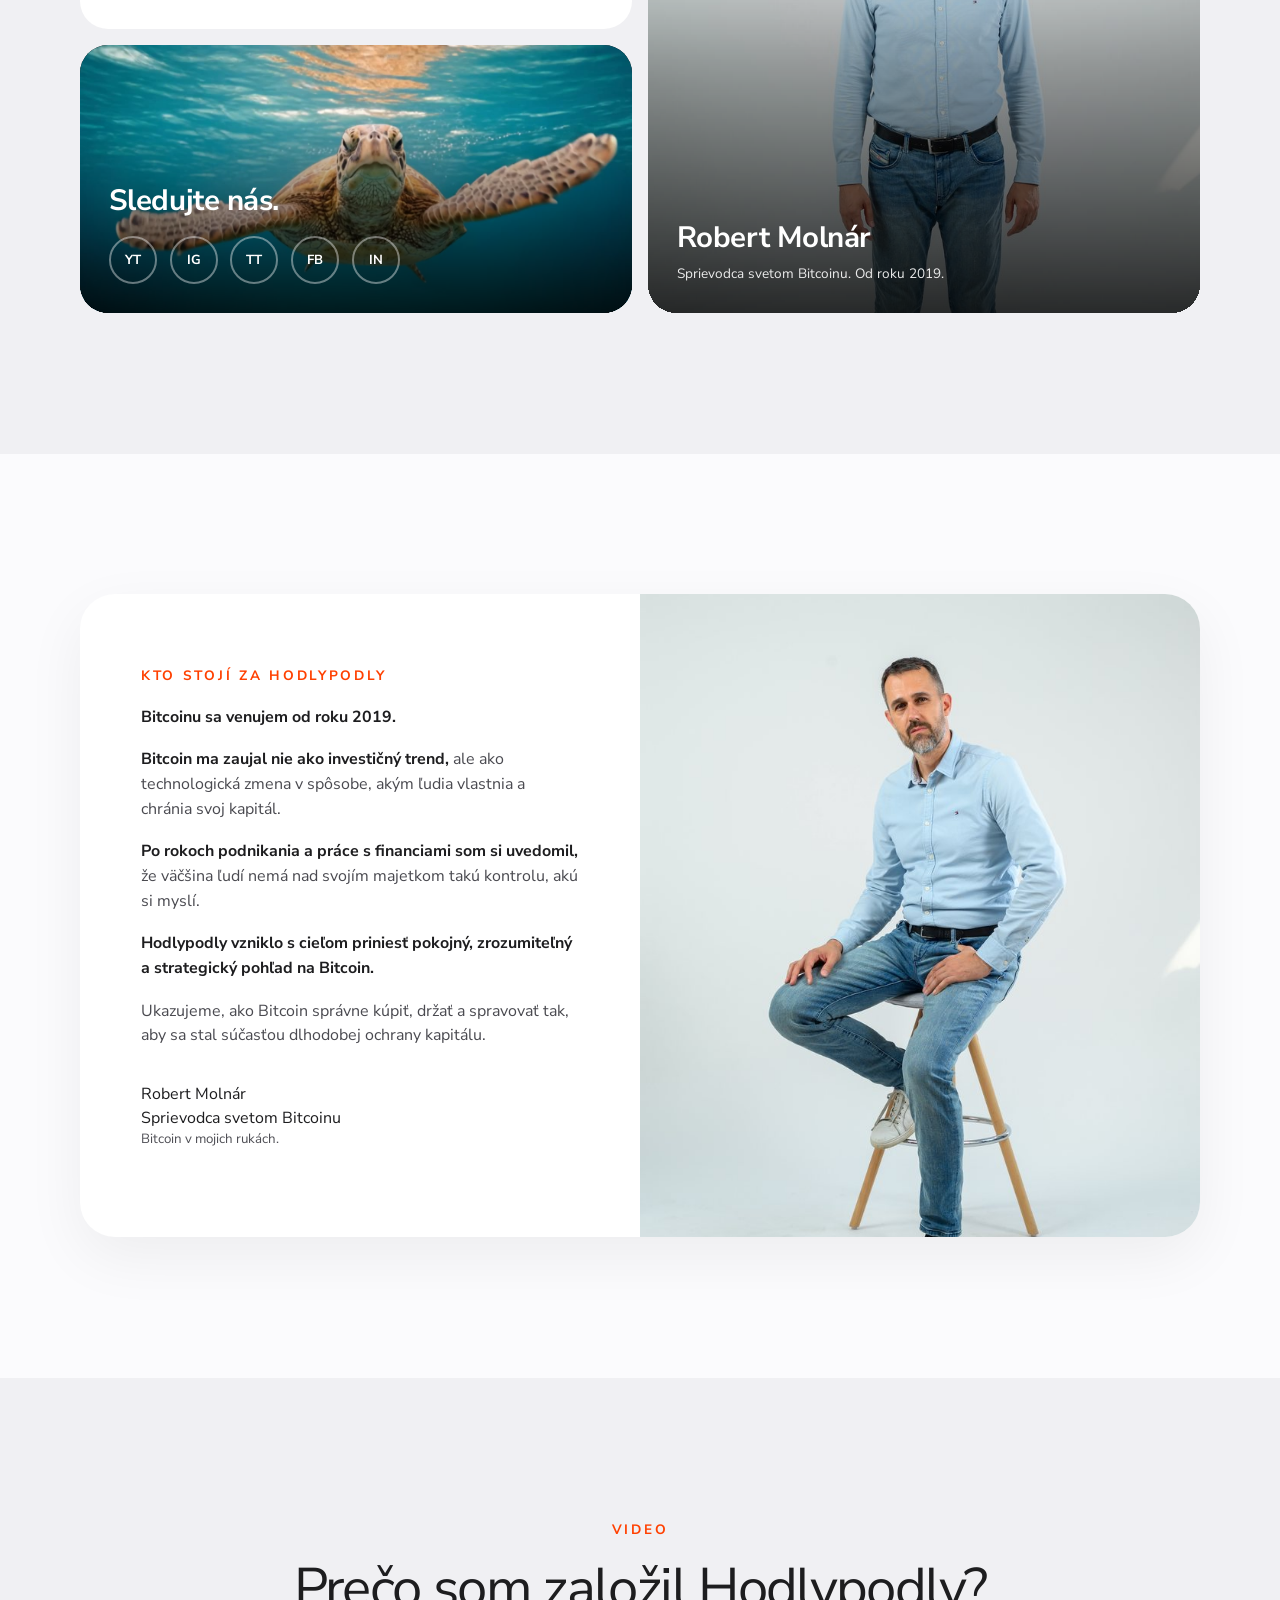
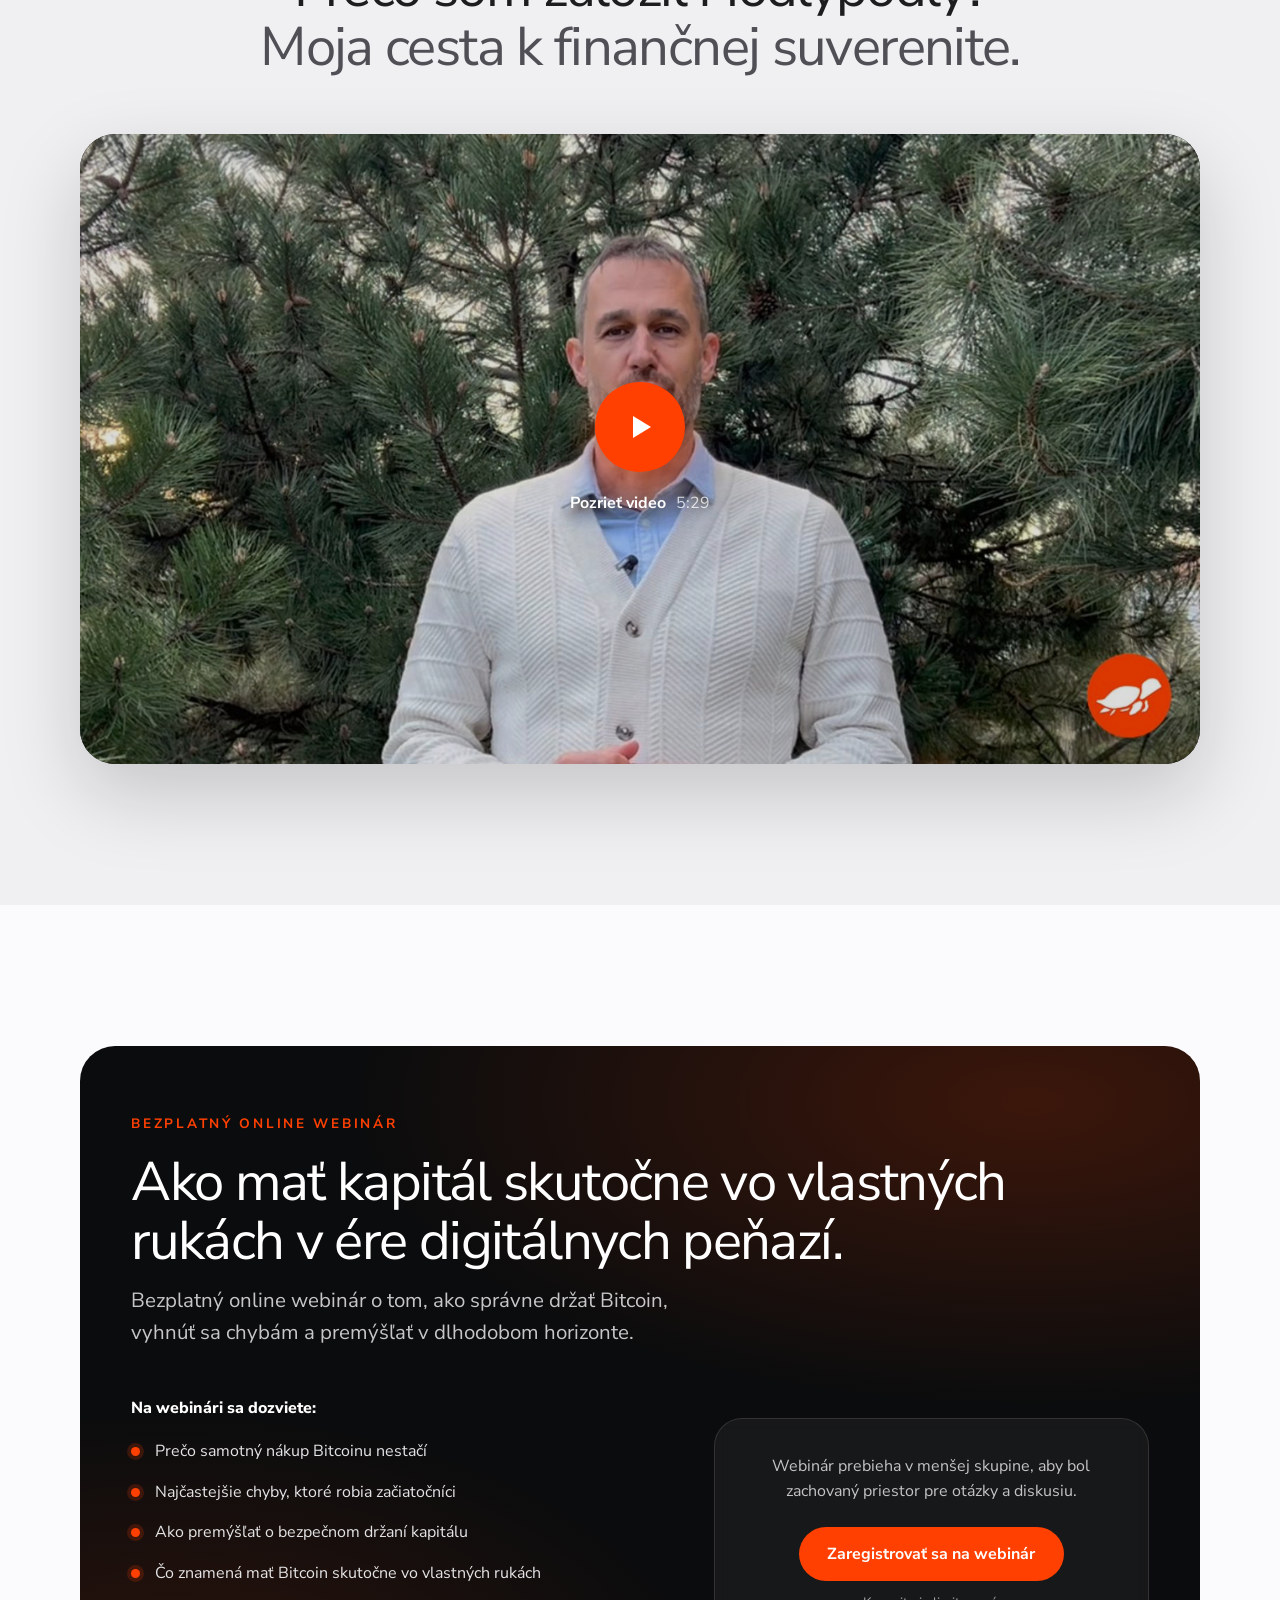
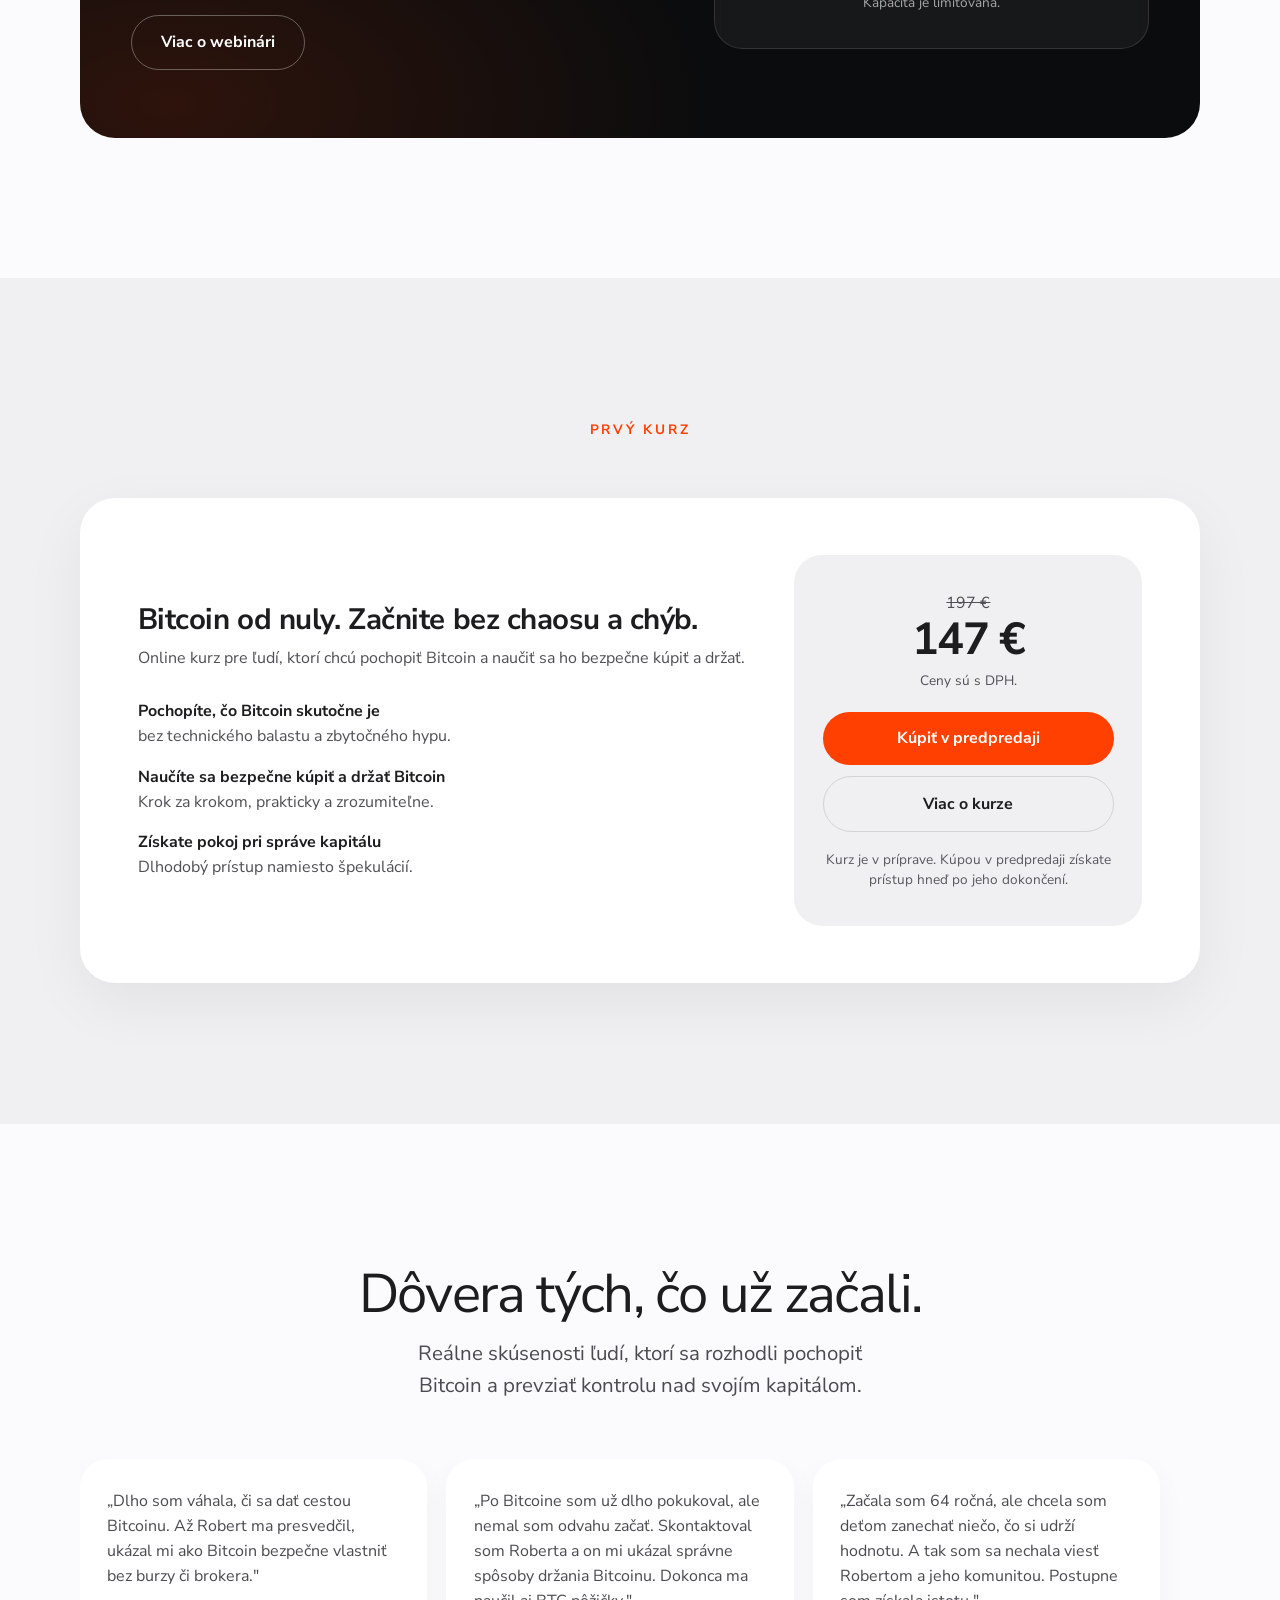
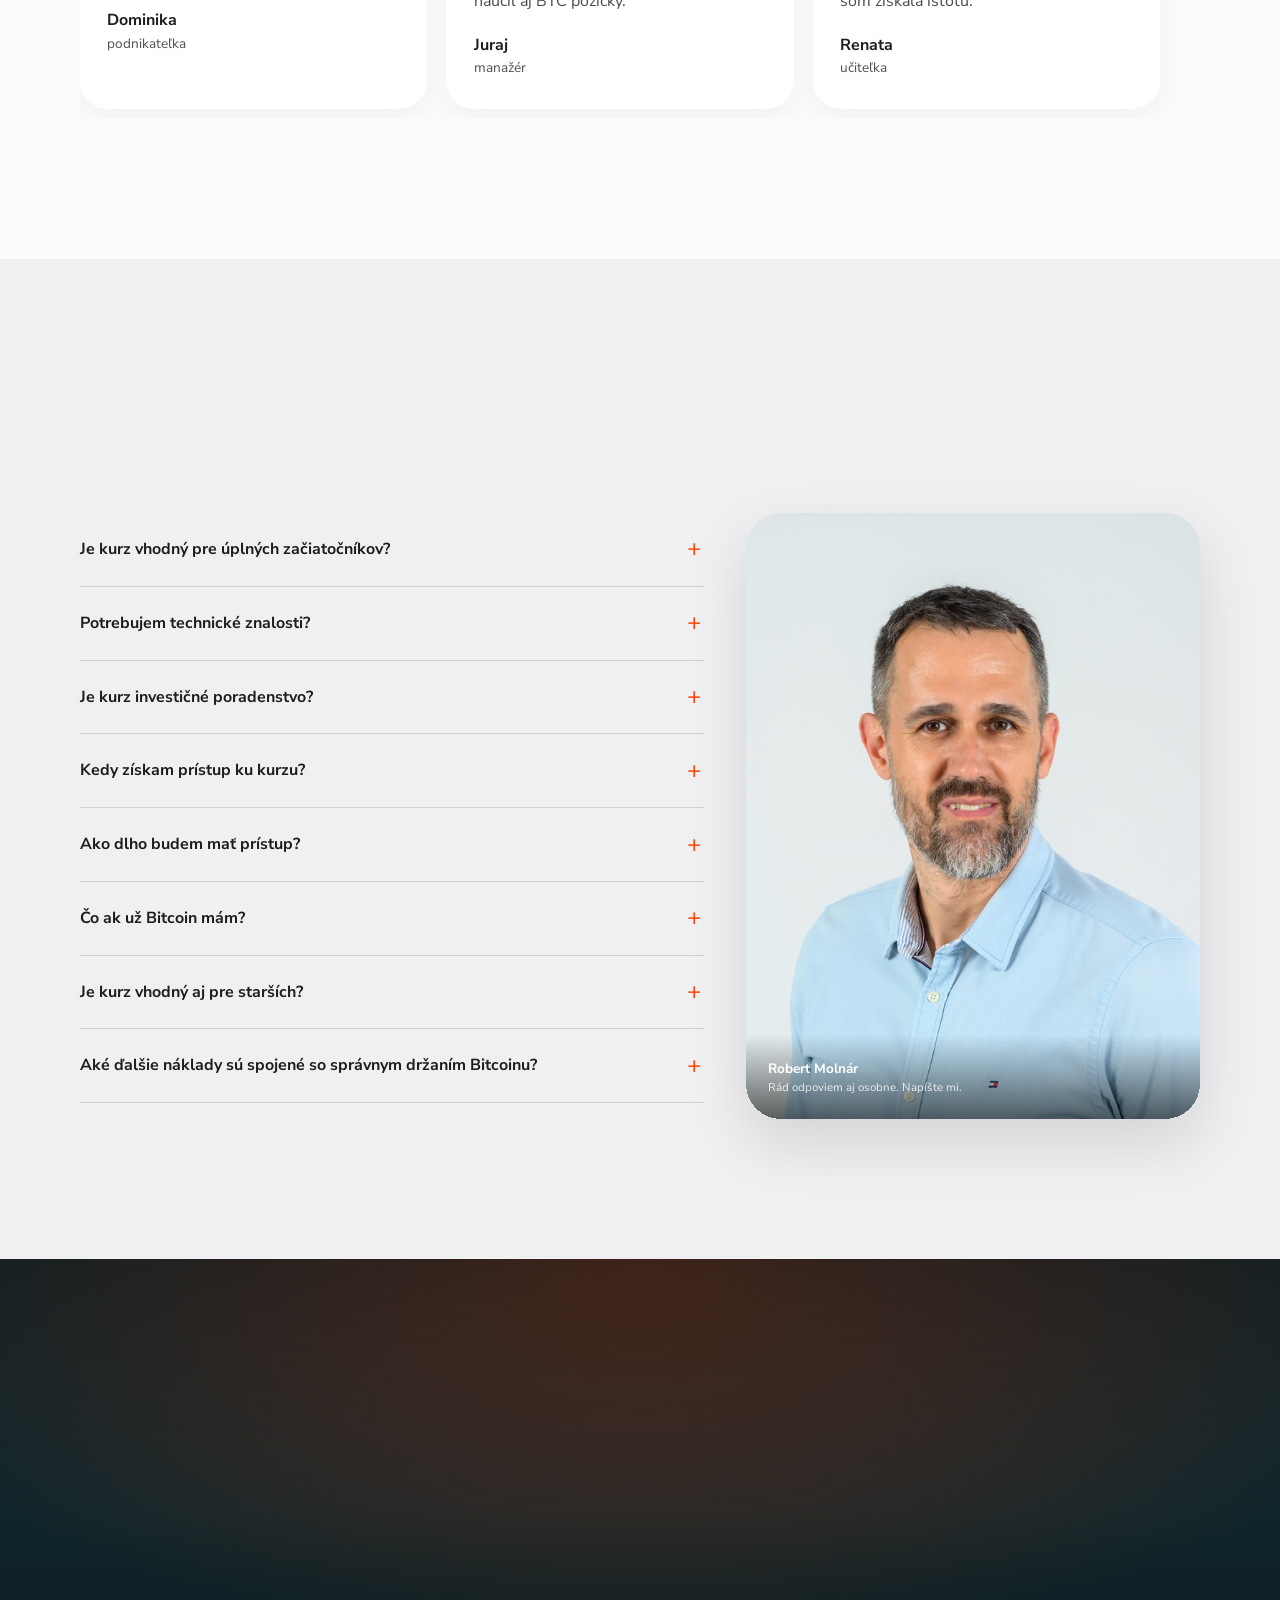
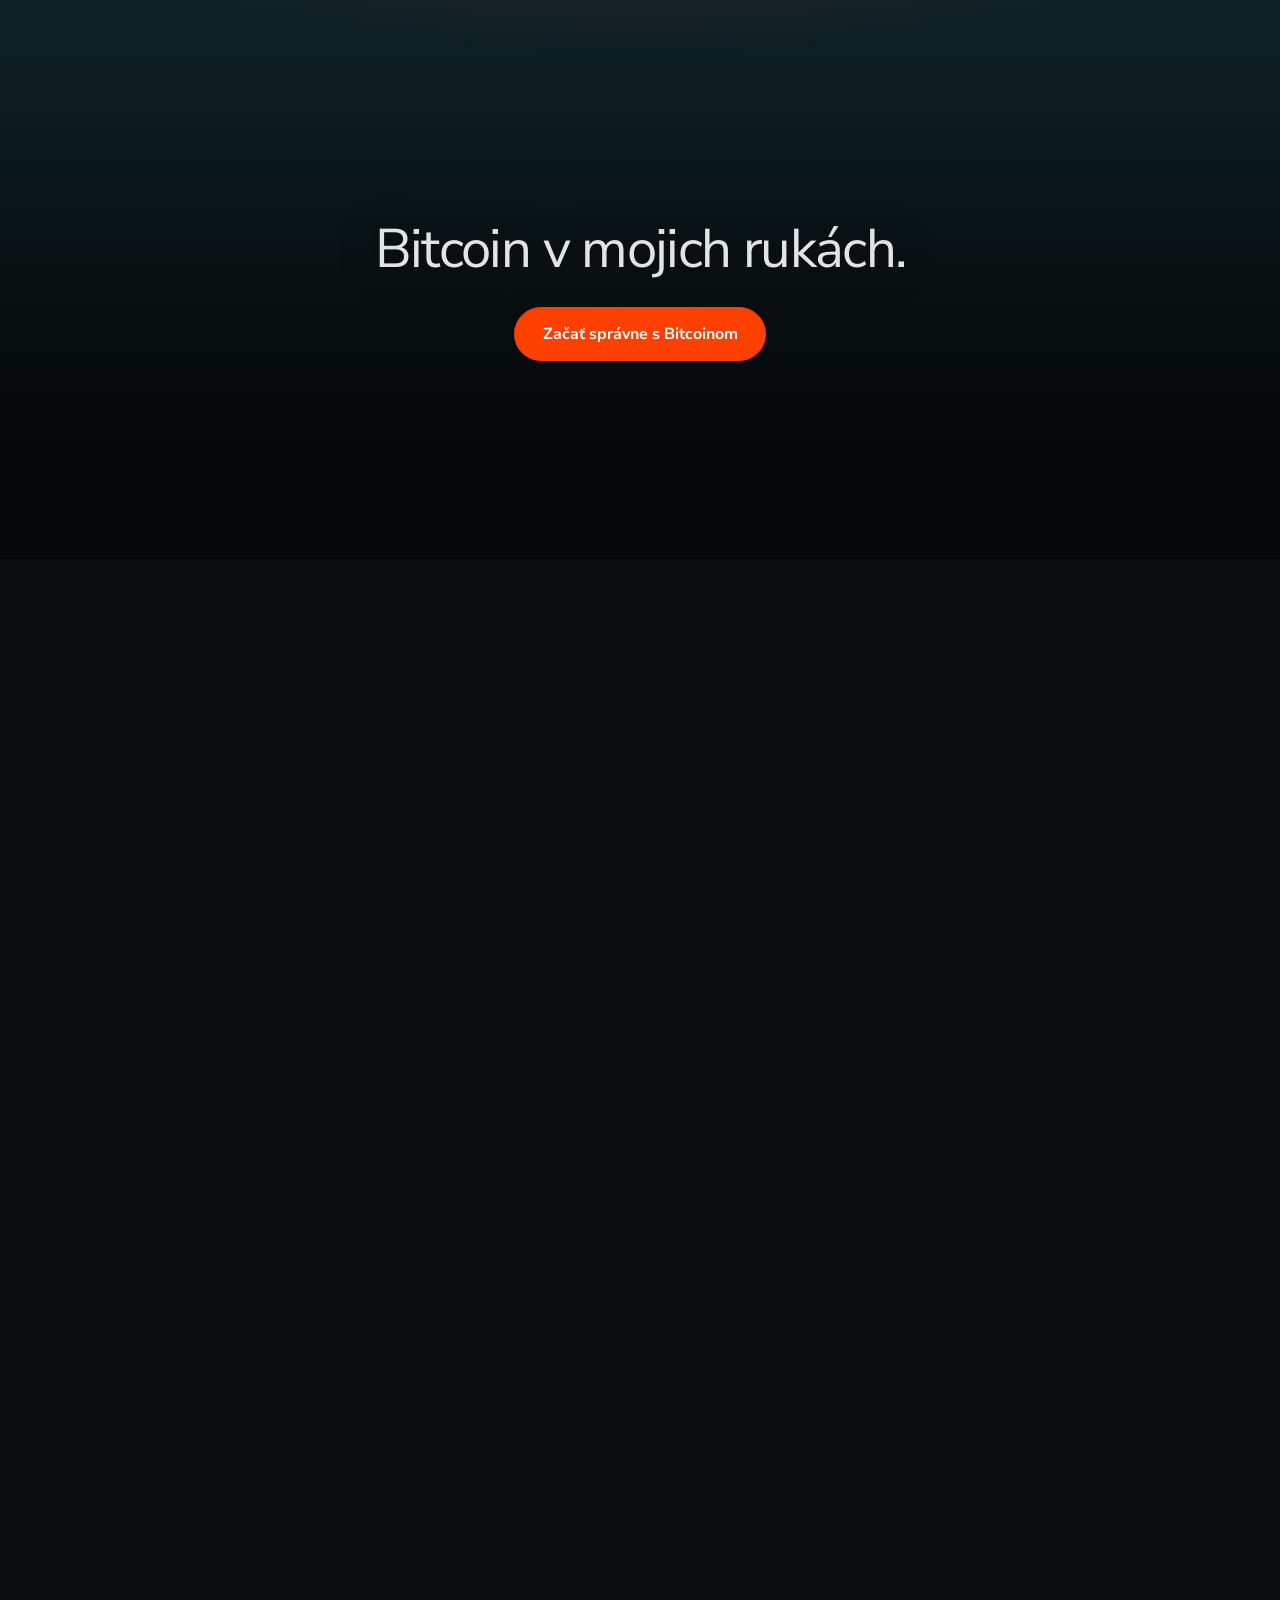
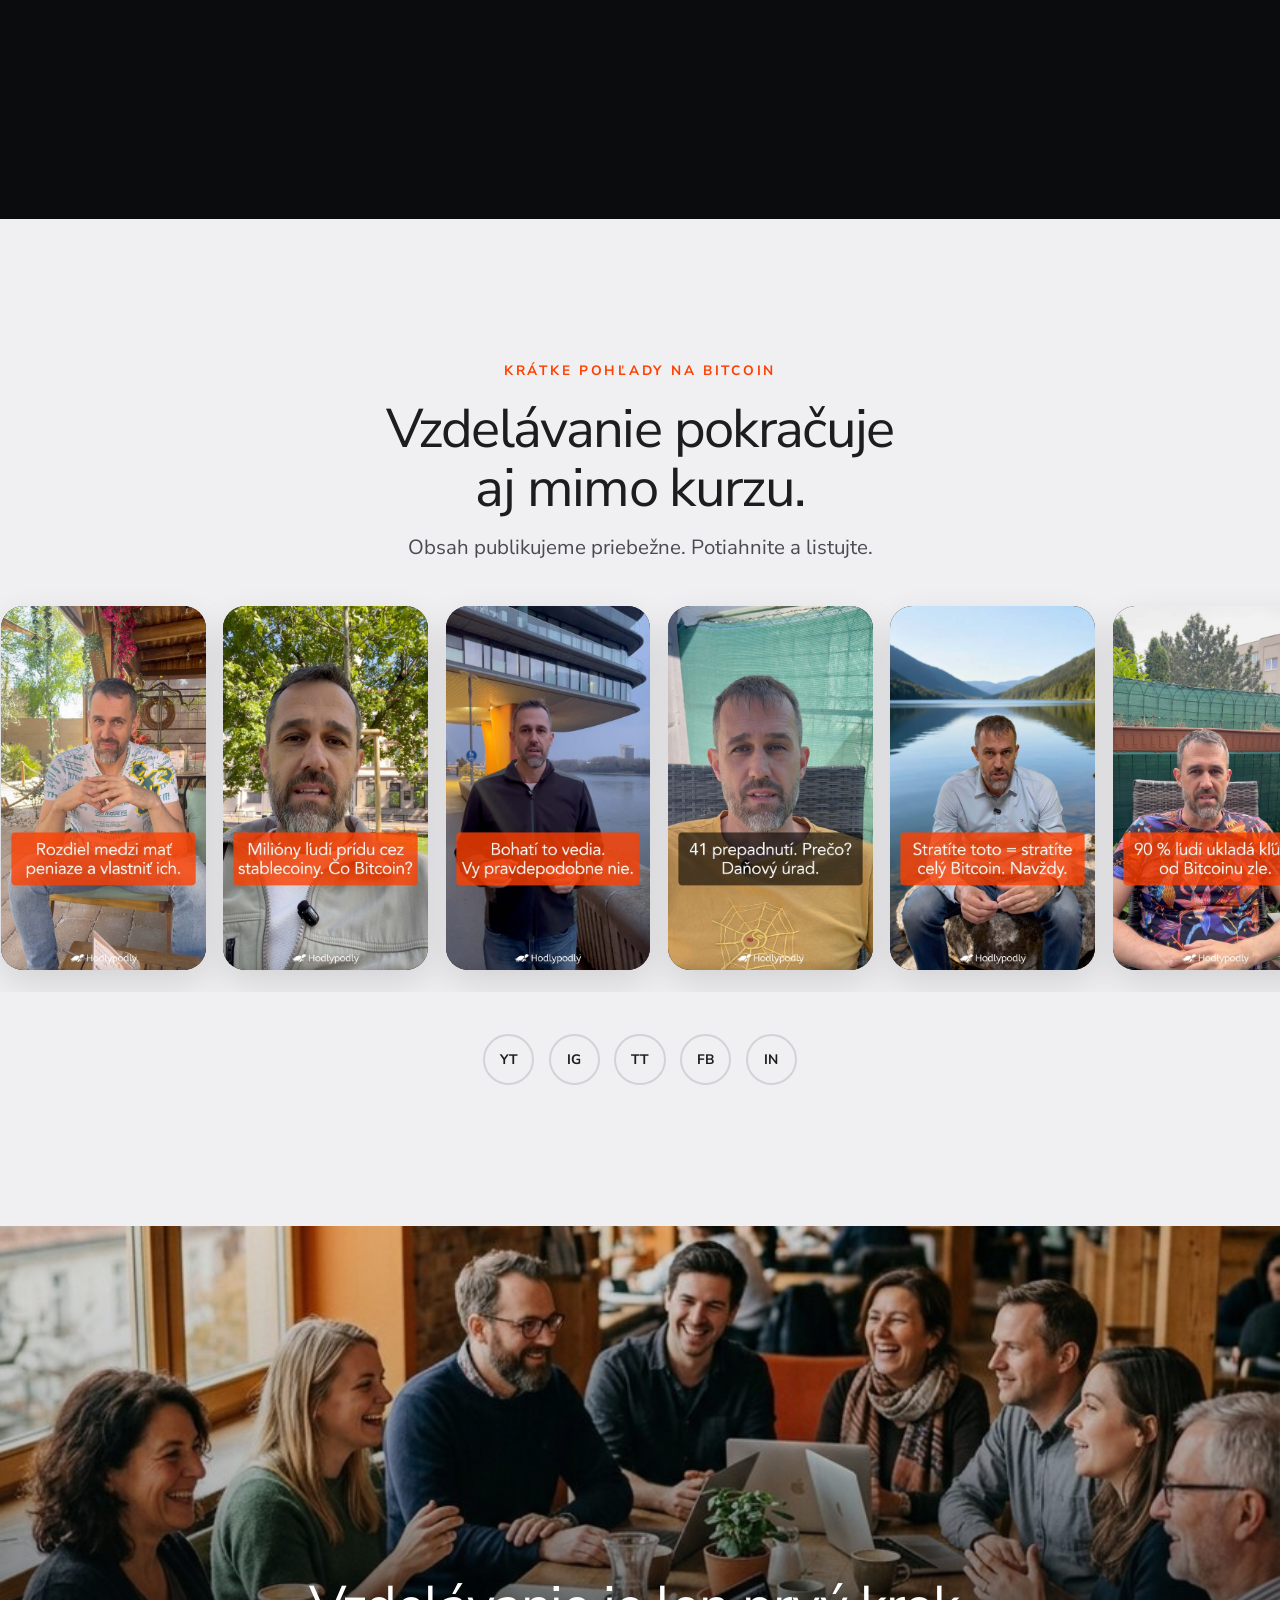
==== commit 3f624372: "Consent manager: kategorie nevyhnutne/analytika/marketing, Google Consent Mode v2, Meta pixel pripra" ====
--- a/index.html
+++ b/index.html
@@ -440,7 +440,7 @@
   </p>
   <div class="foot-legal">
     <p class="disc">Informácie na tejto stránke slúžia výlučne na vzdelávacie účely a nepredstavujú investičné poradenstvo ani finančné služby. Bitcoin a digitálne aktíva sú spojené s rizikom volatility a straty hodnoty.</p>
-    <p class="flinks"><a href="obchodne-podmienky.html">Obchodné podmienky</a><a href="ochrana-osobnych-udajov.html">Ochrana osobných údajov</a><a href="disclaimer.html">Disclaimer</a></p>
+    <p class="flinks"><a href="obchodne-podmienky.html">Obchodné podmienky</a><a href="ochrana-osobnych-udajov.html">Ochrana osobných údajov</a><a href="disclaimer.html">Disclaimer</a><a href="#" data-cookie-settings>Nastavenia cookies</a></p>
     <p>© 2026 Wisible s. r. o., IČO: 45 554 480 · Plynárenská 3D, 821 09 Bratislava</p>
   </div>
 </footer>
@@ -615,12 +615,8 @@
 </div>
 
 
-<!-- ======== COOKIE LIŠTA ======== -->
-<div class="cookiebar" id="cookiebar" hidden>
-  <p>Tento web nepoužíva sledovacie ani marketingové cookies. Ukladáme len to, čo je technicky nevyhnutné na fungovanie stránky. <a href="ochrana-osobnych-udajov.html">Viac o ochrane údajov</a></p>
-  <button class="btn cookiebar-btn" id="cookieOk">Rozumiem</button>
-</div>
-
+
+<script src="assets/consent.js" defer></script>
 <script src="assets/app.js"></script>
 </body>
 </html>
--- a/assets/style.css
+++ b/assets/style.css
@@ -589,3 +589,32 @@
 .cookiebar a:hover{color:var(--vermilion)}
 .cookiebar-btn{align-self:flex-start;padding:.65em 1.5em;font-size:var(--fs-small)}
 @media(max-width:560px){.cookiebar{left:.8rem;right:.8rem;bottom:.8rem;max-width:none}}
+
+/* ---------- consent manager ---------- */
+.consent{position:fixed;left:1.2rem;bottom:1.2rem;z-index:80;width:min(440px,calc(100vw - 1.6rem));
+  background:#fff;border-radius:calc(var(--r)*.8);box-shadow:0 28px 72px rgba(0,0,0,.2);
+  padding:1.4rem 1.5rem;display:flex;flex-direction:column;gap:1rem;
+  animation:cookiein .5s cubic-bezier(.2,.7,.2,1)}
+.consent-txt{font-size:var(--fs-small);line-height:1.55;color:#4a4a50;margin:0}
+.consent-txt a{font-weight:700;text-decoration:underline;text-underline-offset:2px}
+.consent-txt a:hover{color:var(--vermilion)}
+.consent-btns{display:flex;gap:.6rem;flex-wrap:wrap;align-items:center}
+.consent-btns .btn{padding:.65em 1.3em;font-size:var(--fs-small)}
+.consent-more{background:none;border:none;font-family:var(--sans);font-size:var(--fs-small);
+  font-weight:700;color:var(--gray);cursor:pointer;text-decoration:underline;text-underline-offset:2px;padding:.4em .2em}
+.consent-more:hover{color:var(--vermilion)}
+.consent-opts{display:flex;flex-direction:column;border-top:1px solid var(--hair);border-bottom:1px solid var(--hair)}
+.consent-row{display:flex;align-items:center;justify-content:space-between;gap:1rem;padding:.8rem 0;cursor:pointer}
+.consent-row+.consent-row{border-top:1px solid var(--hair)}
+.consent-row span{display:flex;flex-direction:column;gap:.15rem}
+.consent-row b{font-size:var(--fs-small);font-weight:700}
+.consent-row small{font-size:var(--fs-tiny);color:var(--gray);line-height:1.45}
+.consent-row input{position:absolute;opacity:0;pointer-events:none}
+.consent-sw{flex:0 0 2.9rem;height:1.7rem;border-radius:999px;background:#d5d5da;position:relative;transition:background .25s}
+.consent-sw::after{content:'';position:absolute;top:.17rem;left:.17rem;width:1.36rem;height:1.36rem;border-radius:50%;
+  background:#fff;box-shadow:0 2px 6px rgba(0,0,0,.2);transition:transform .25s}
+.consent-row input:checked+.consent-sw{background:var(--vermilion)}
+.consent-row input:checked+.consent-sw::after{transform:translateX(1.2rem)}
+.consent-row.is-locked{cursor:default}
+.consent-row.is-locked .consent-sw{background:#9a9aa0;opacity:.55}
+@media(max-width:560px){.consent{left:.8rem;bottom:.8rem}}
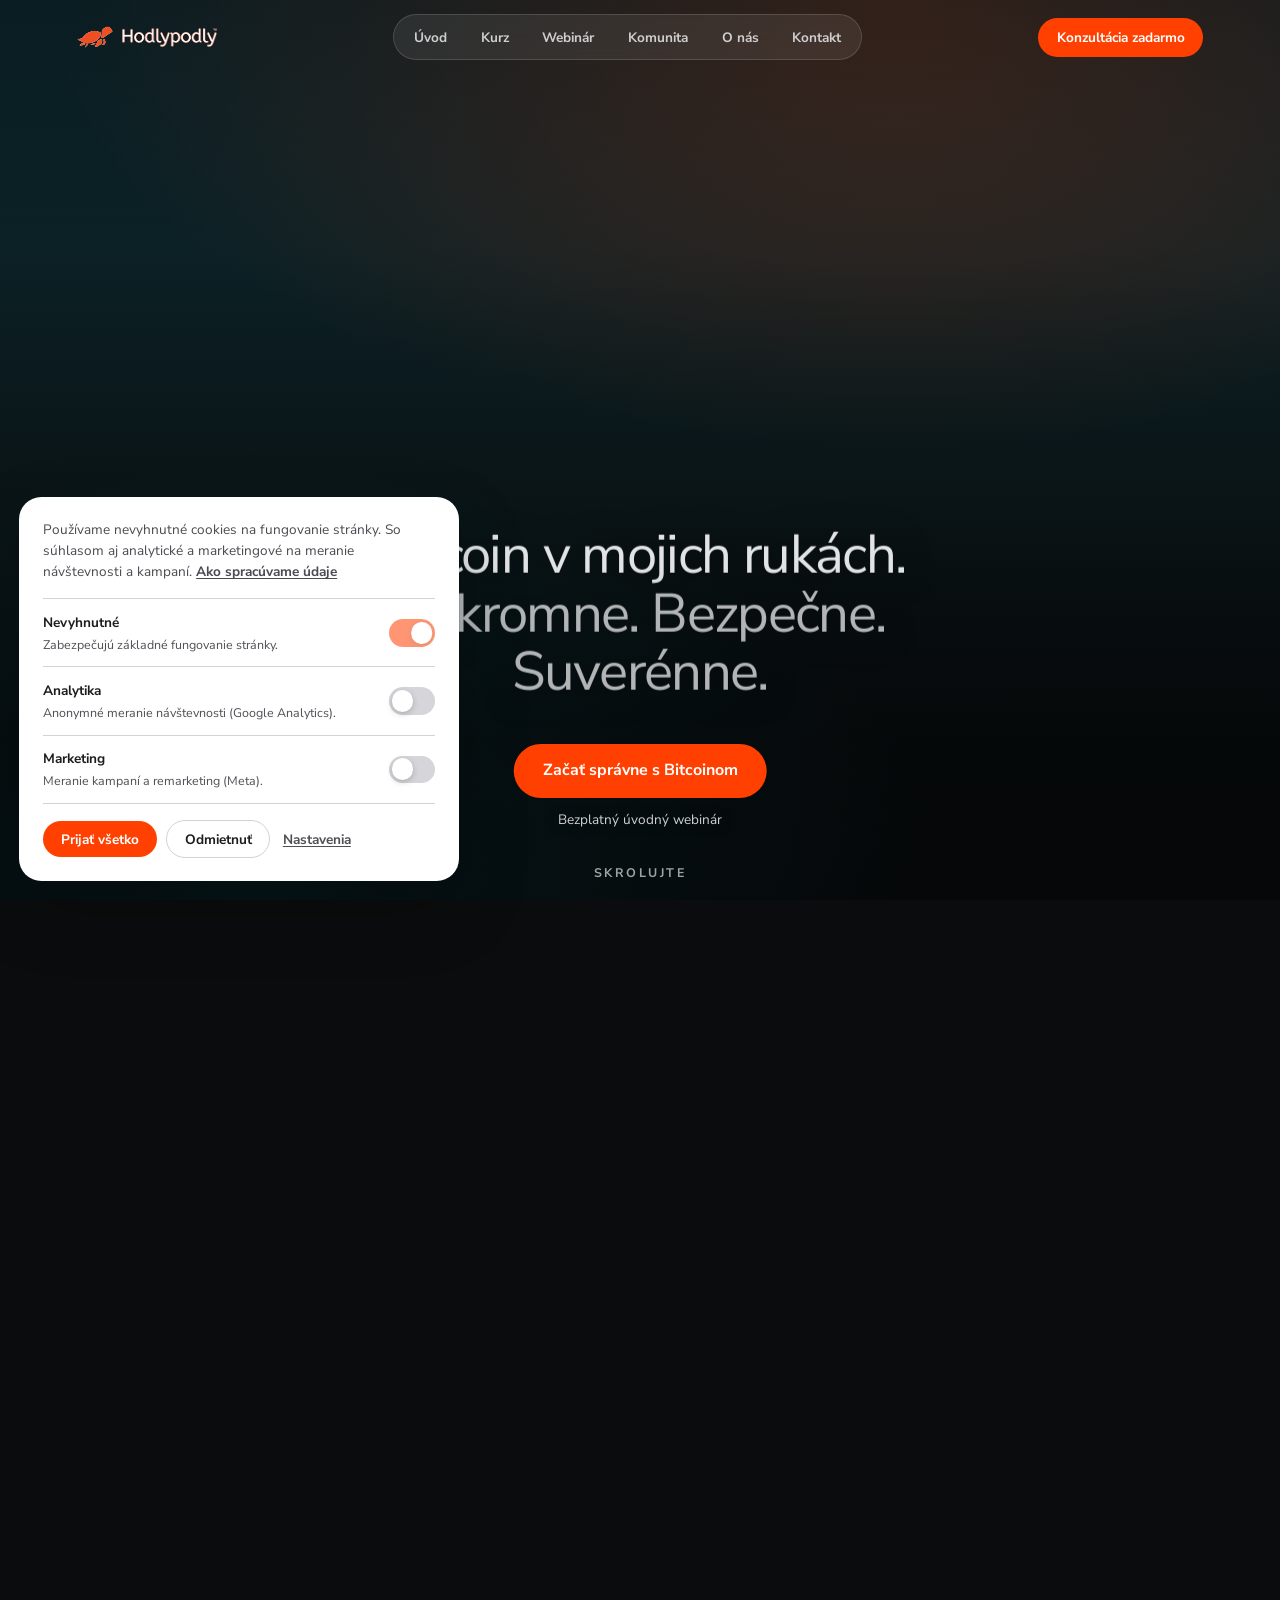
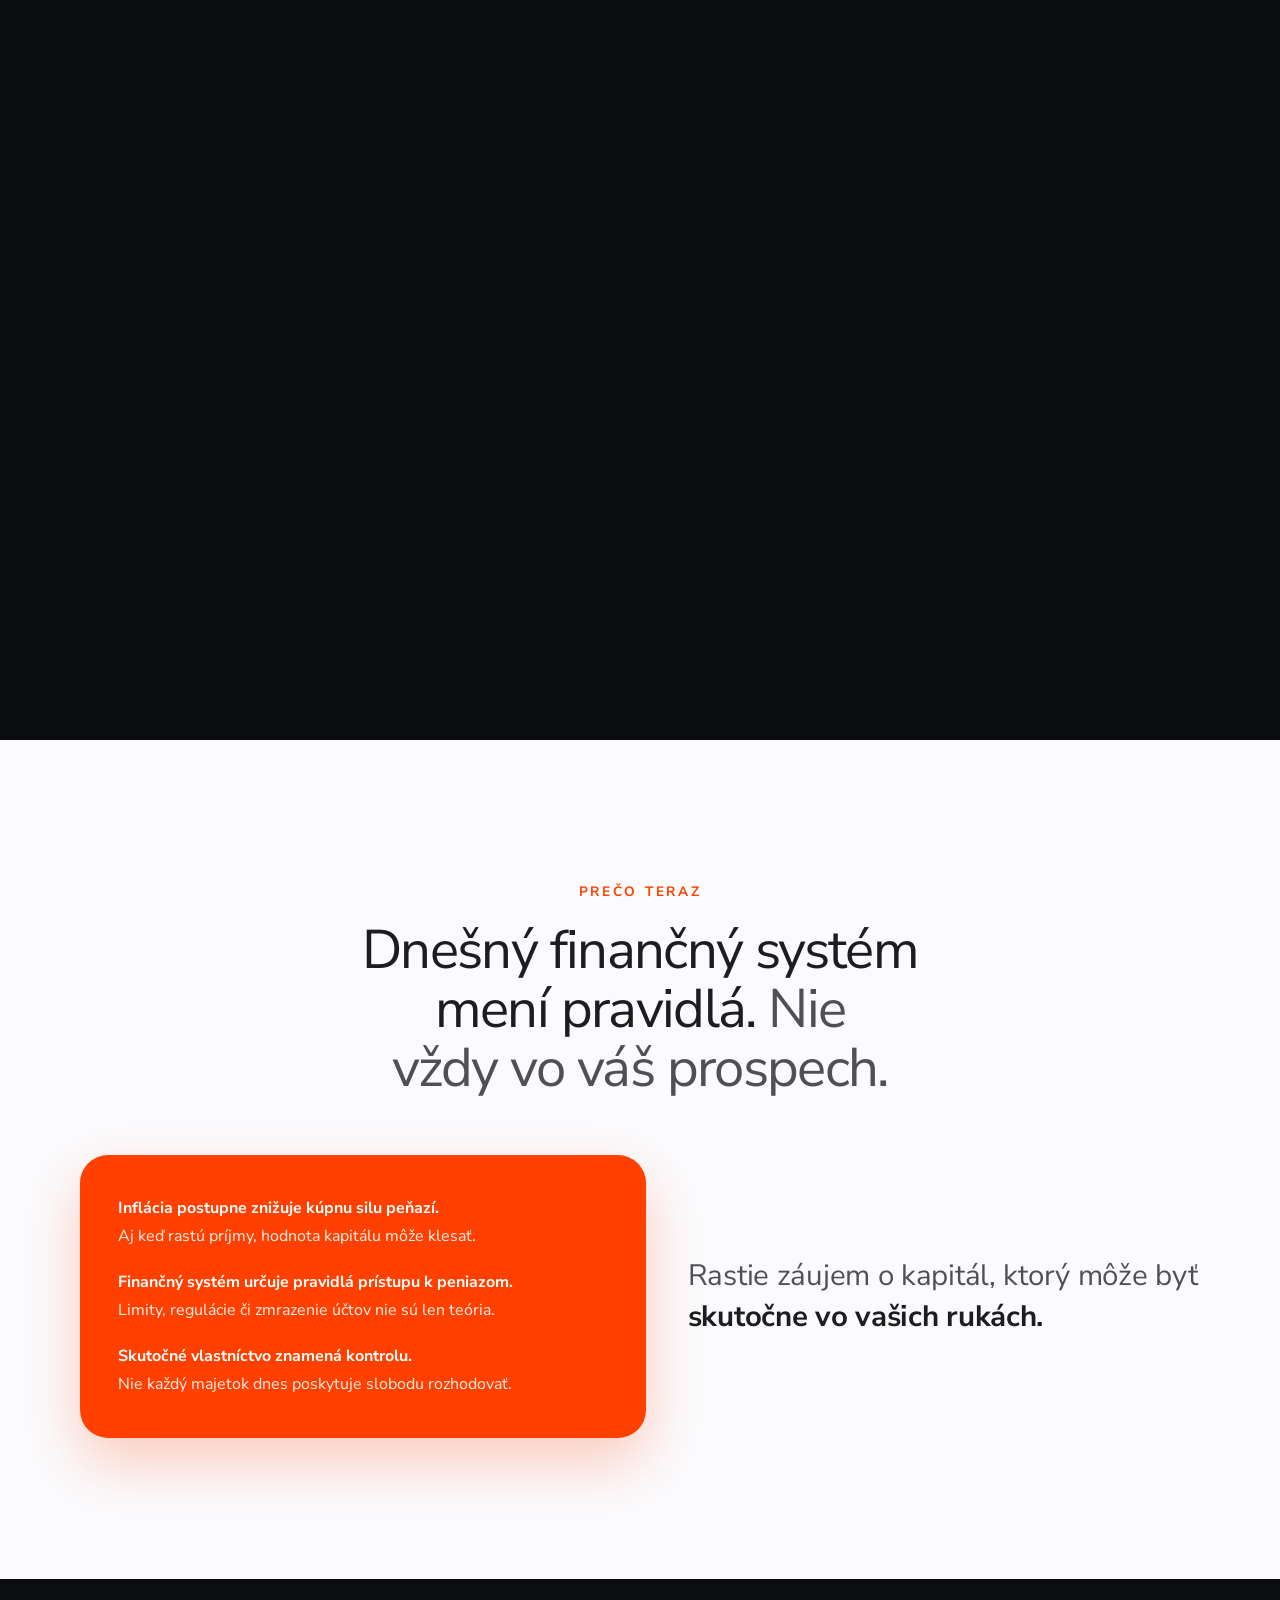
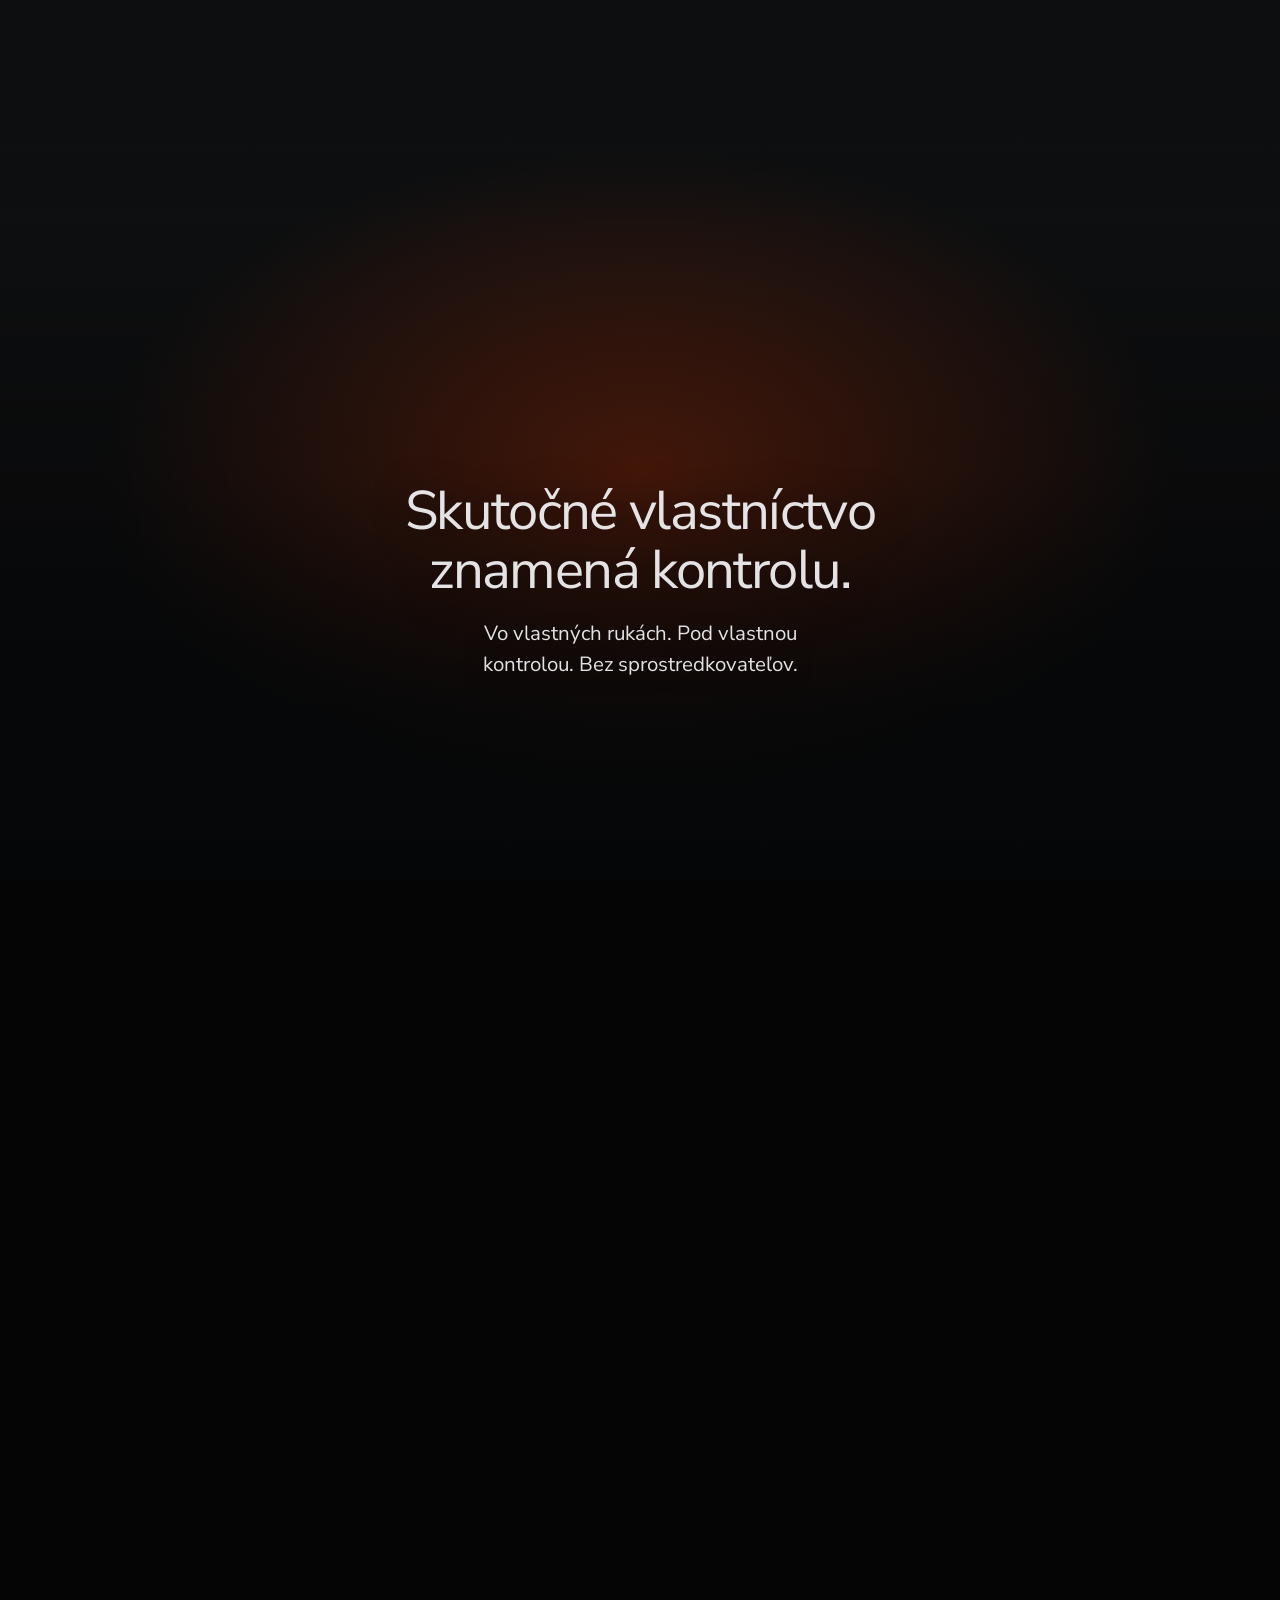
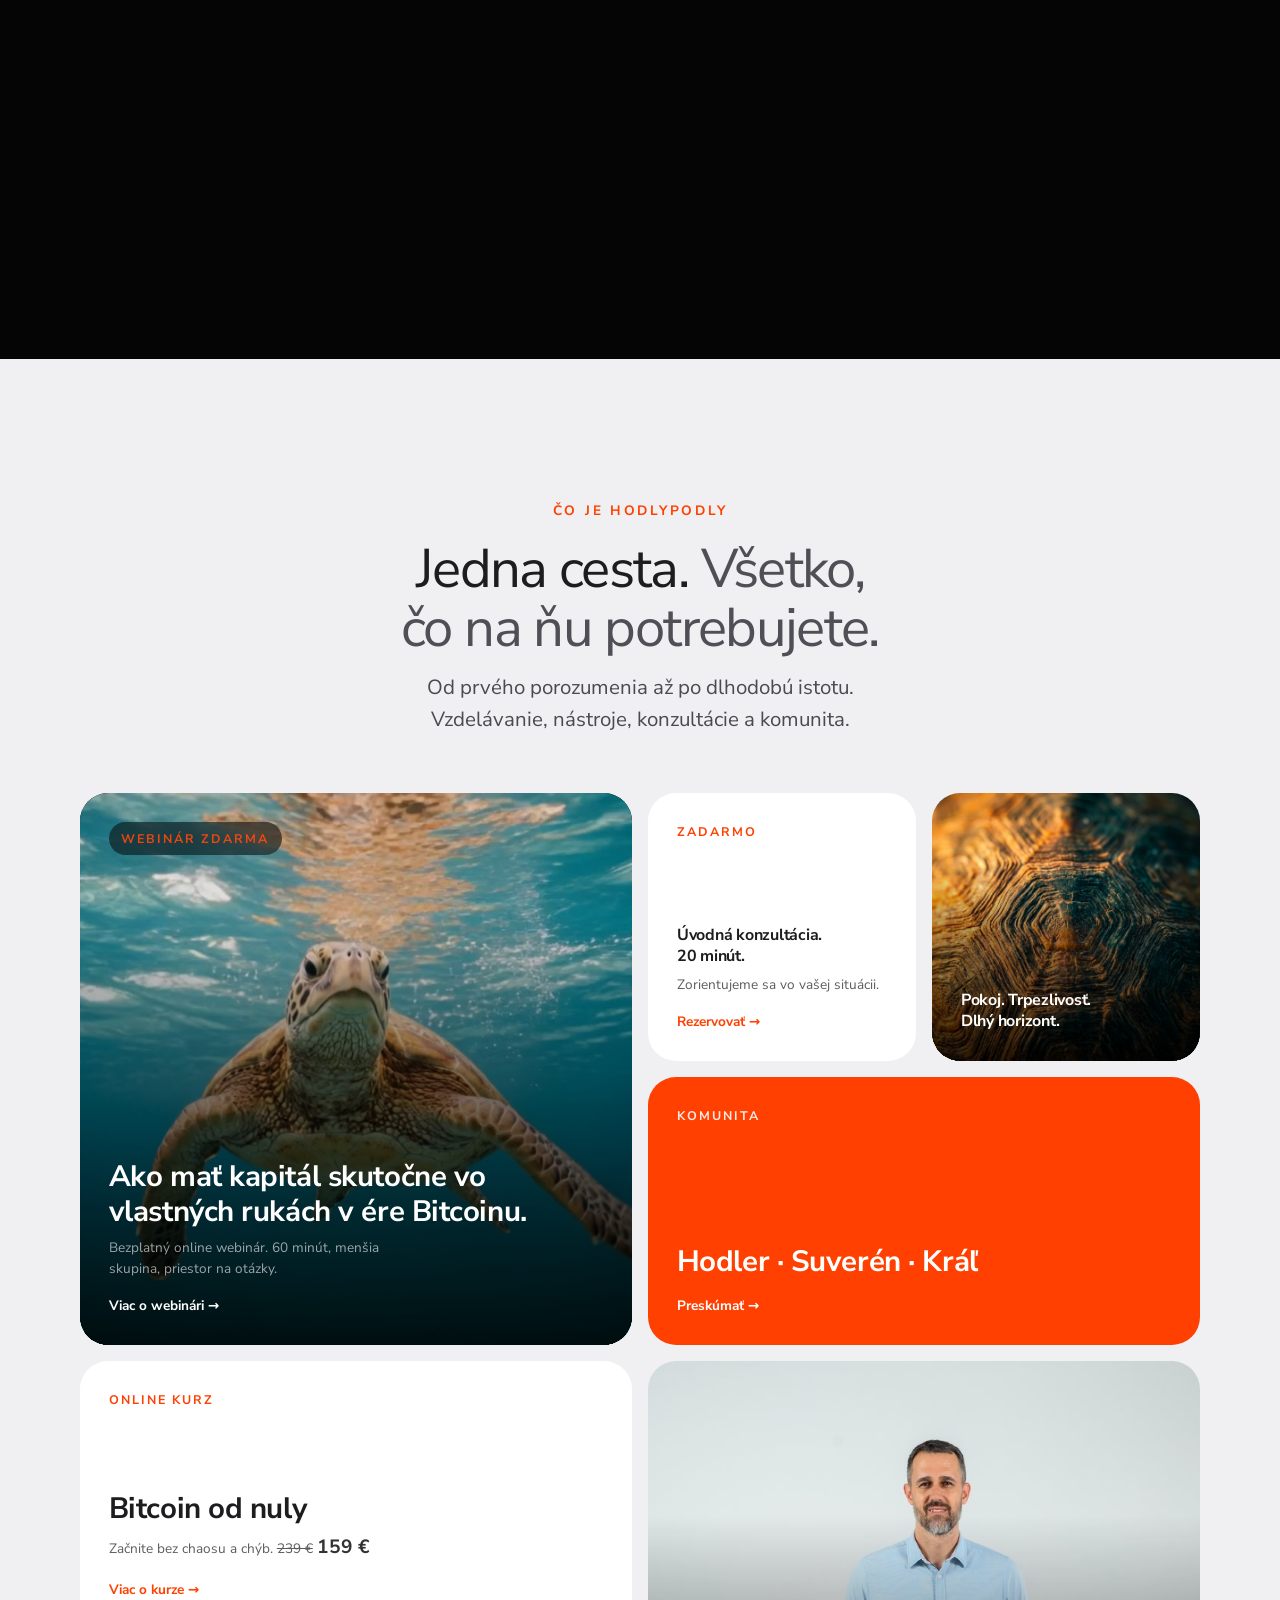
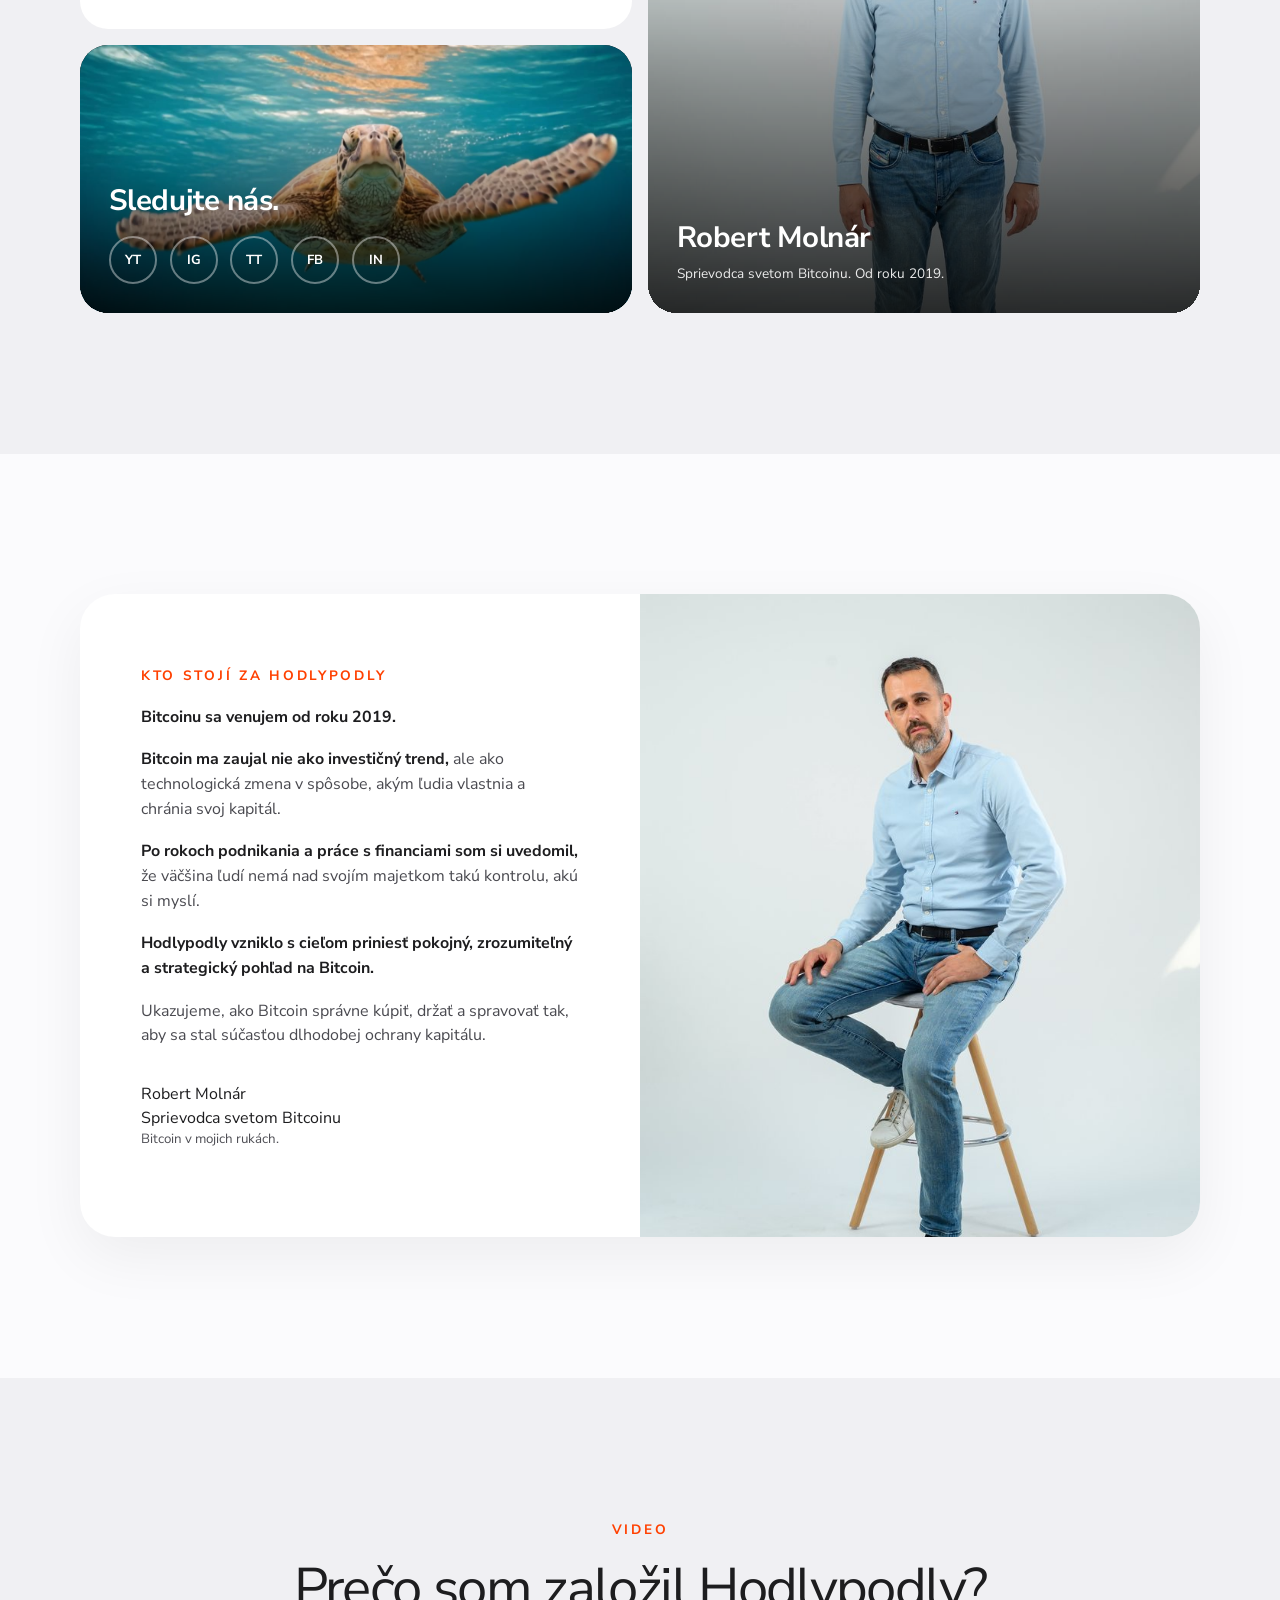
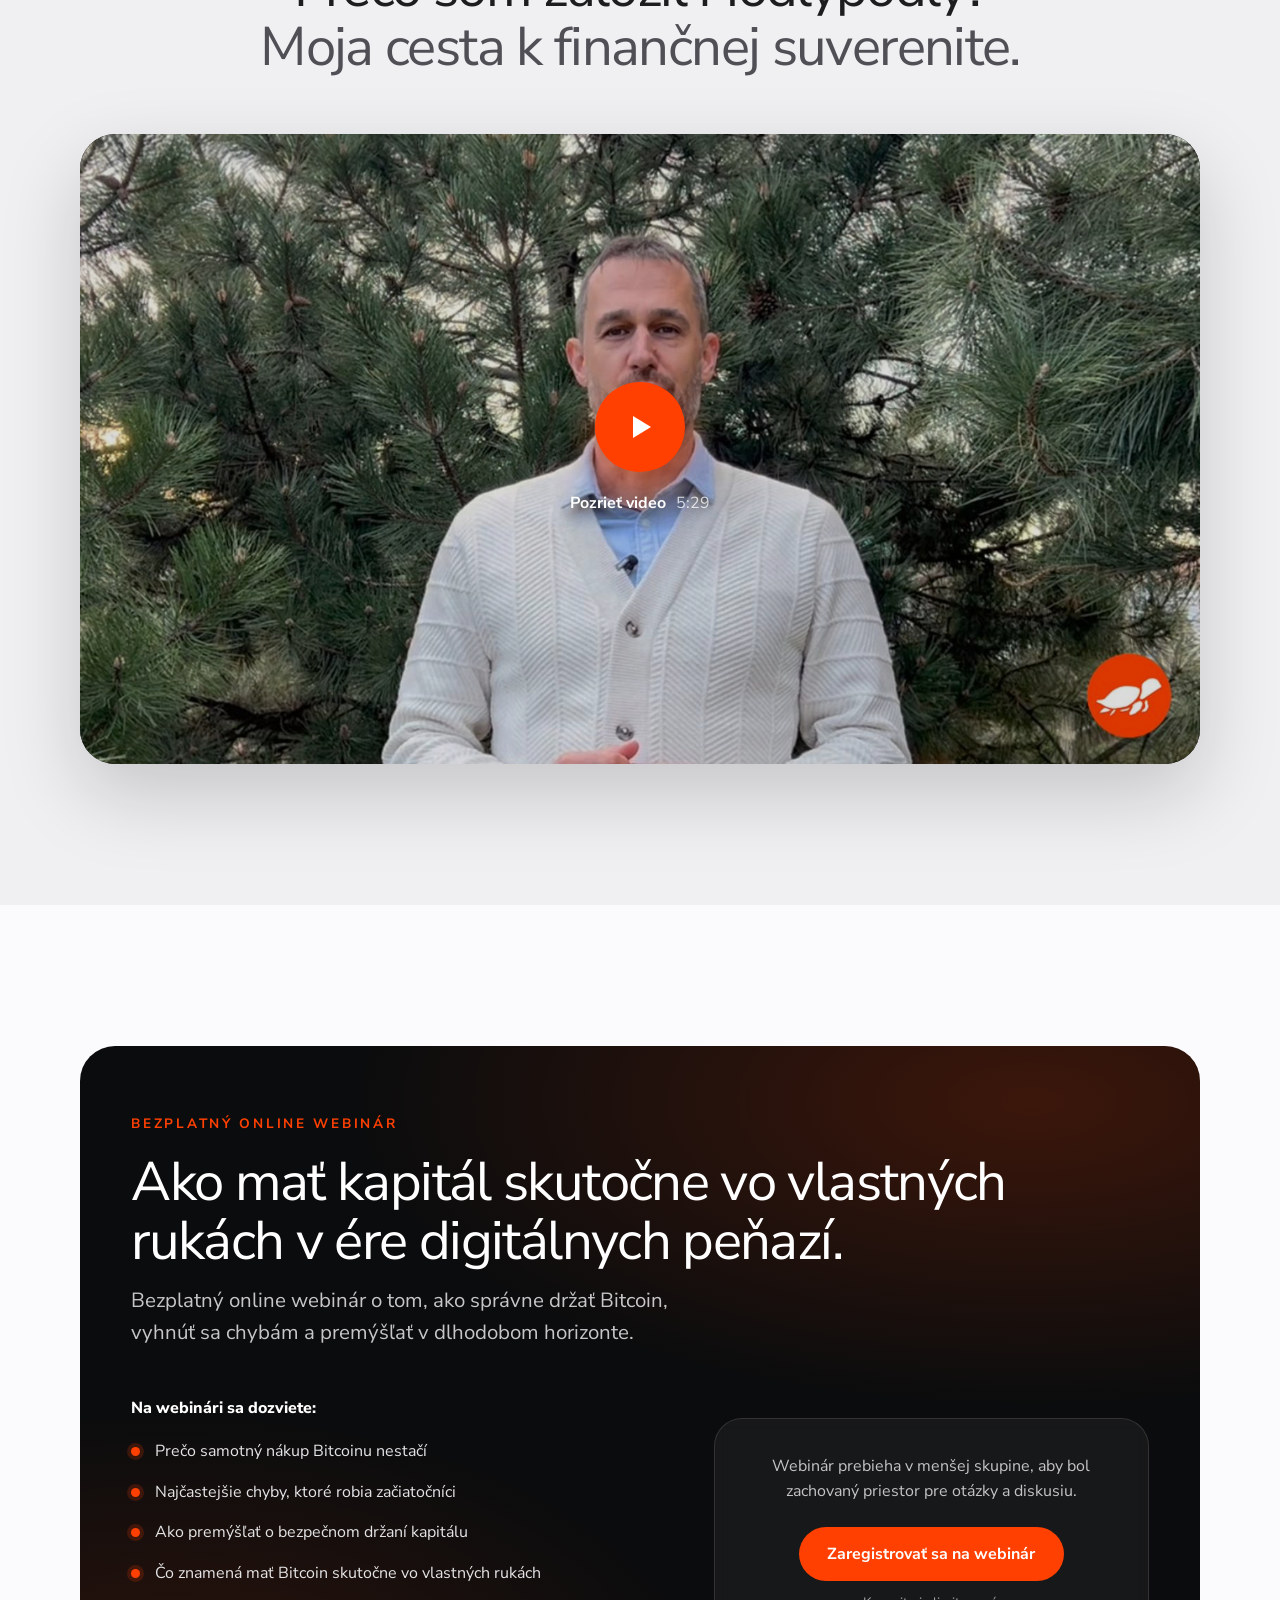
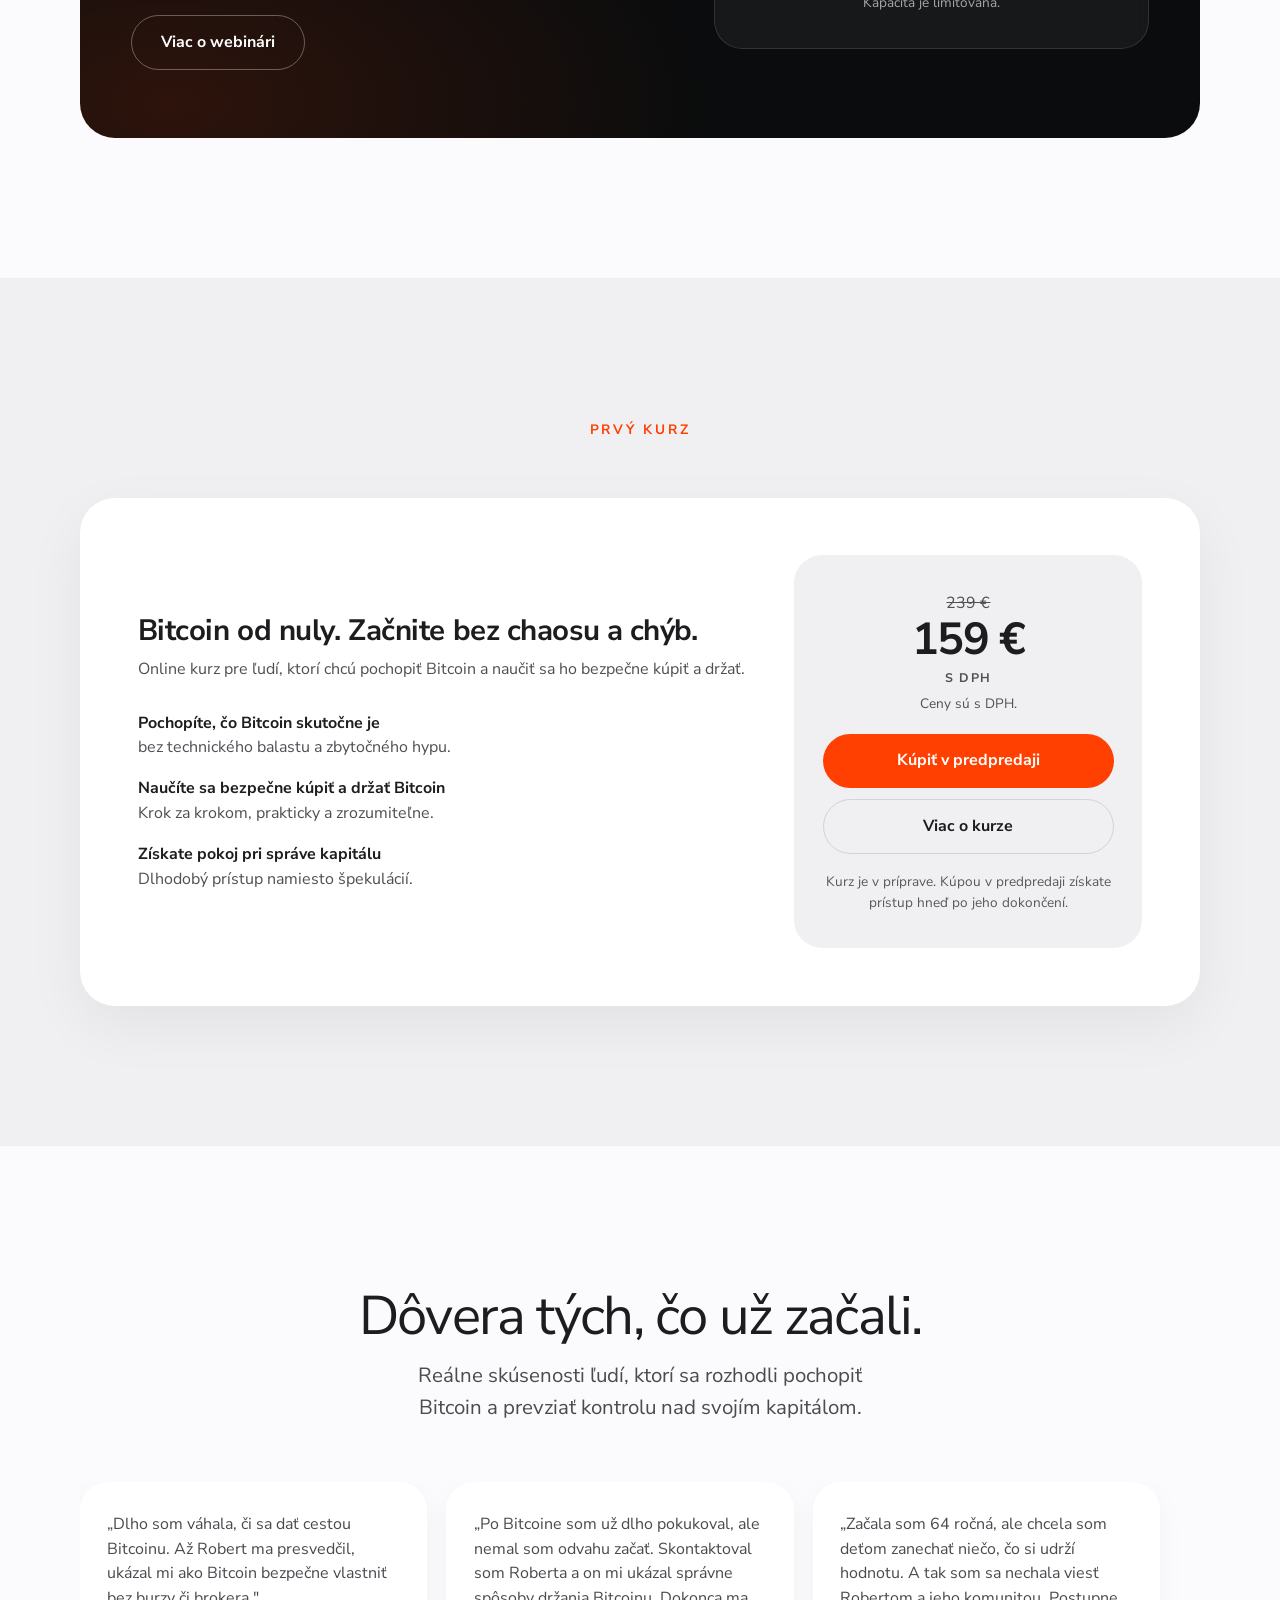
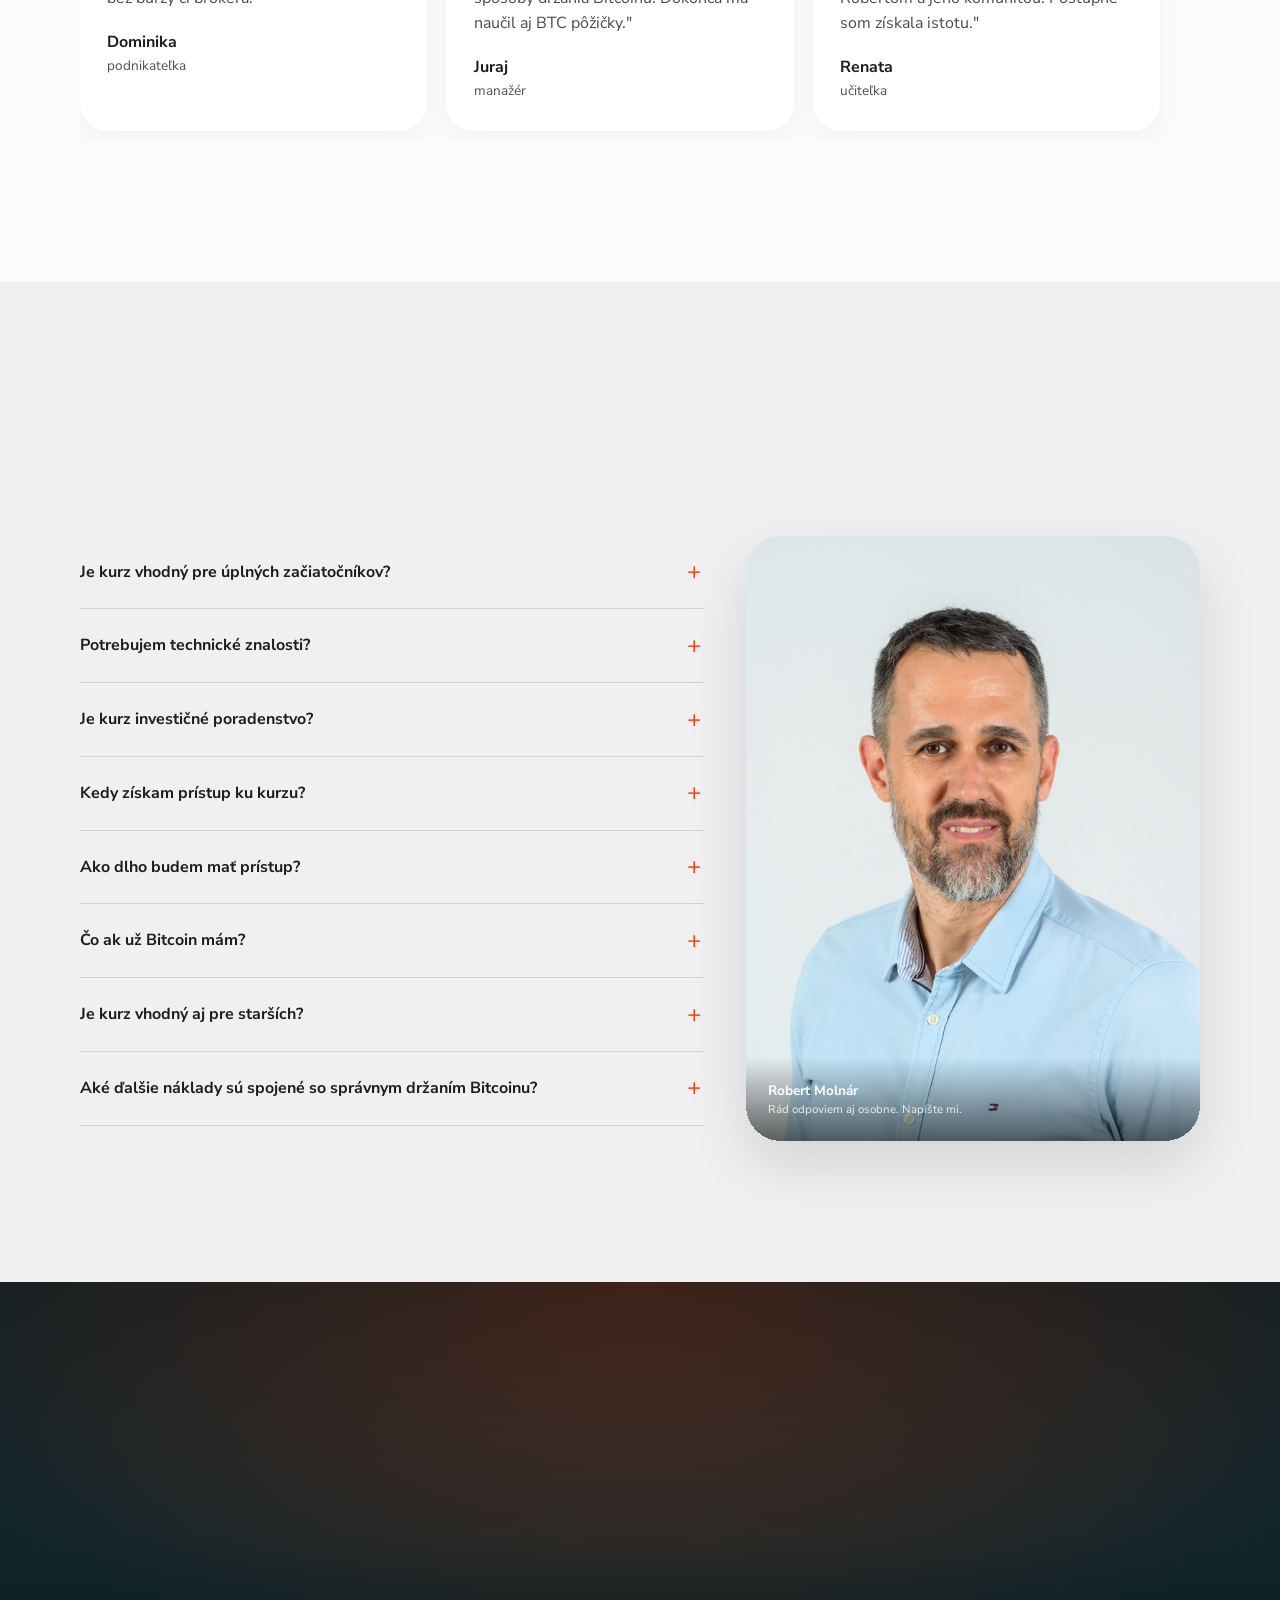
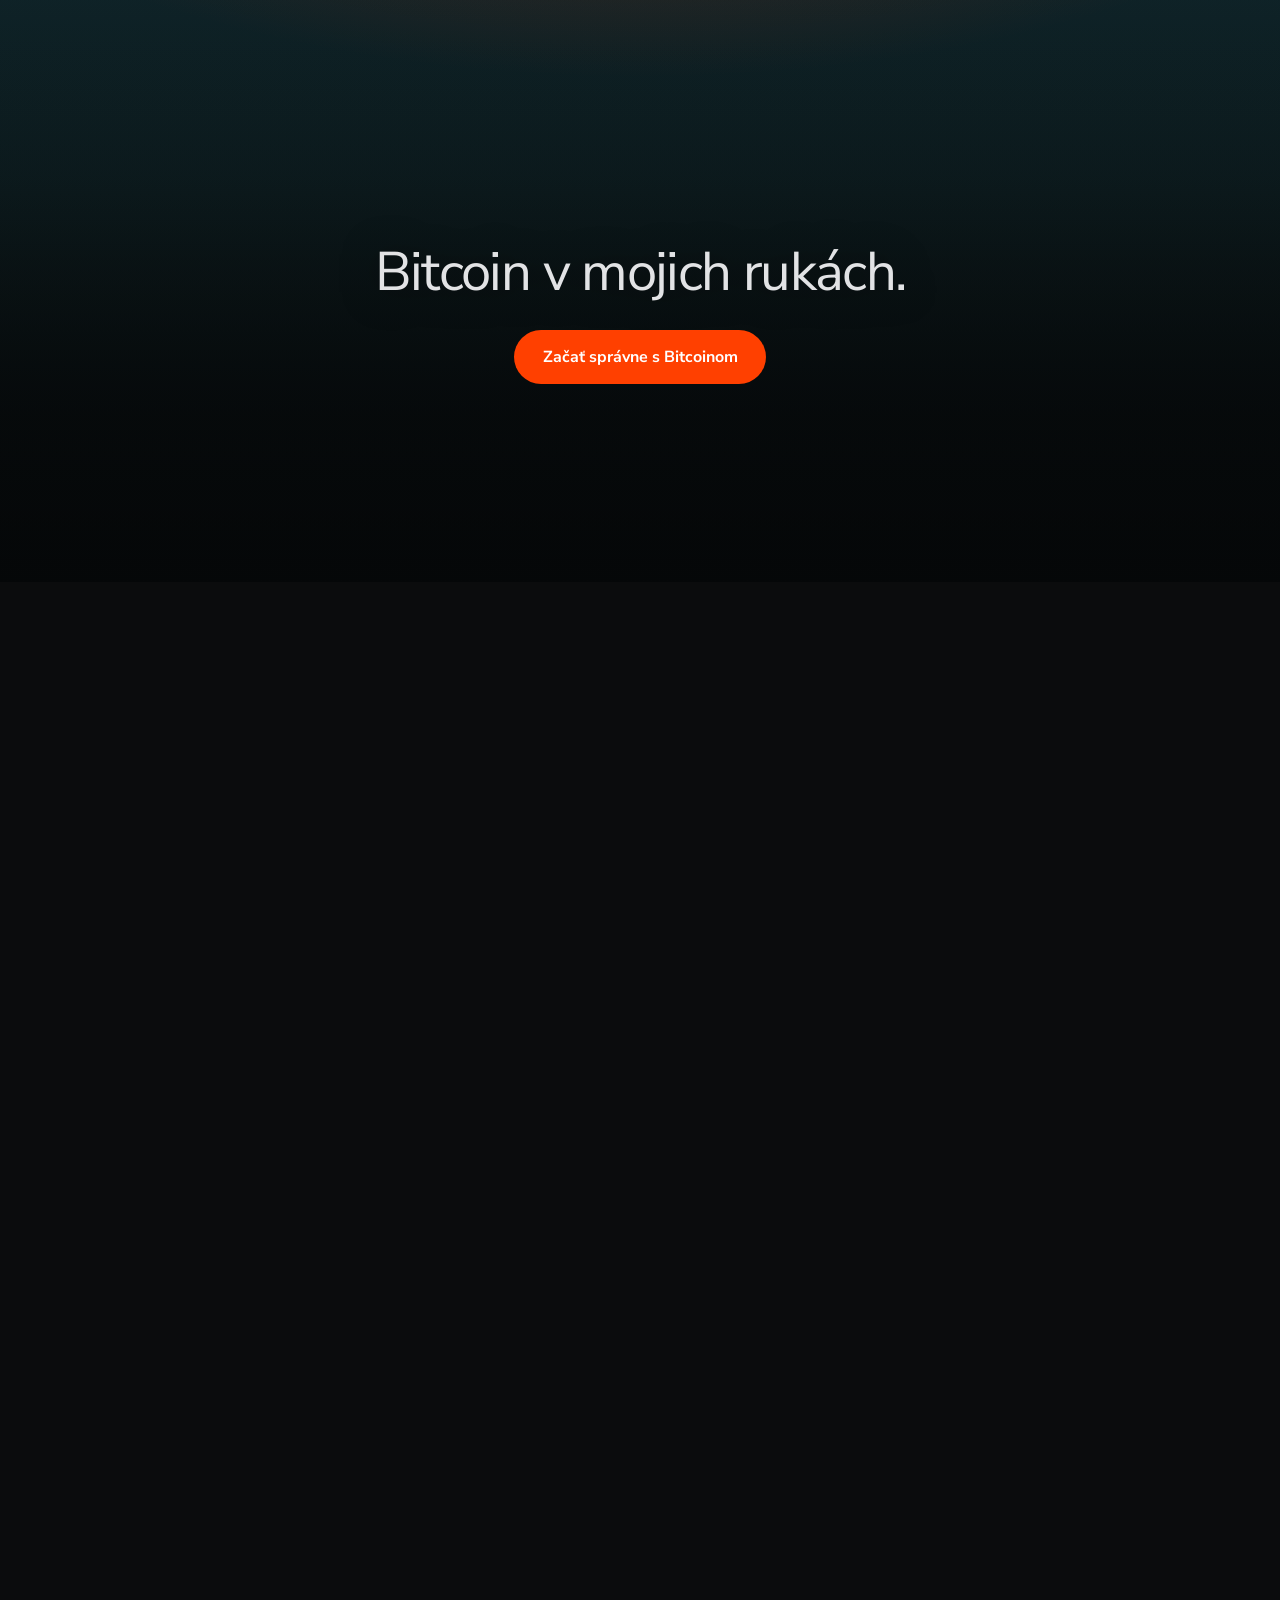
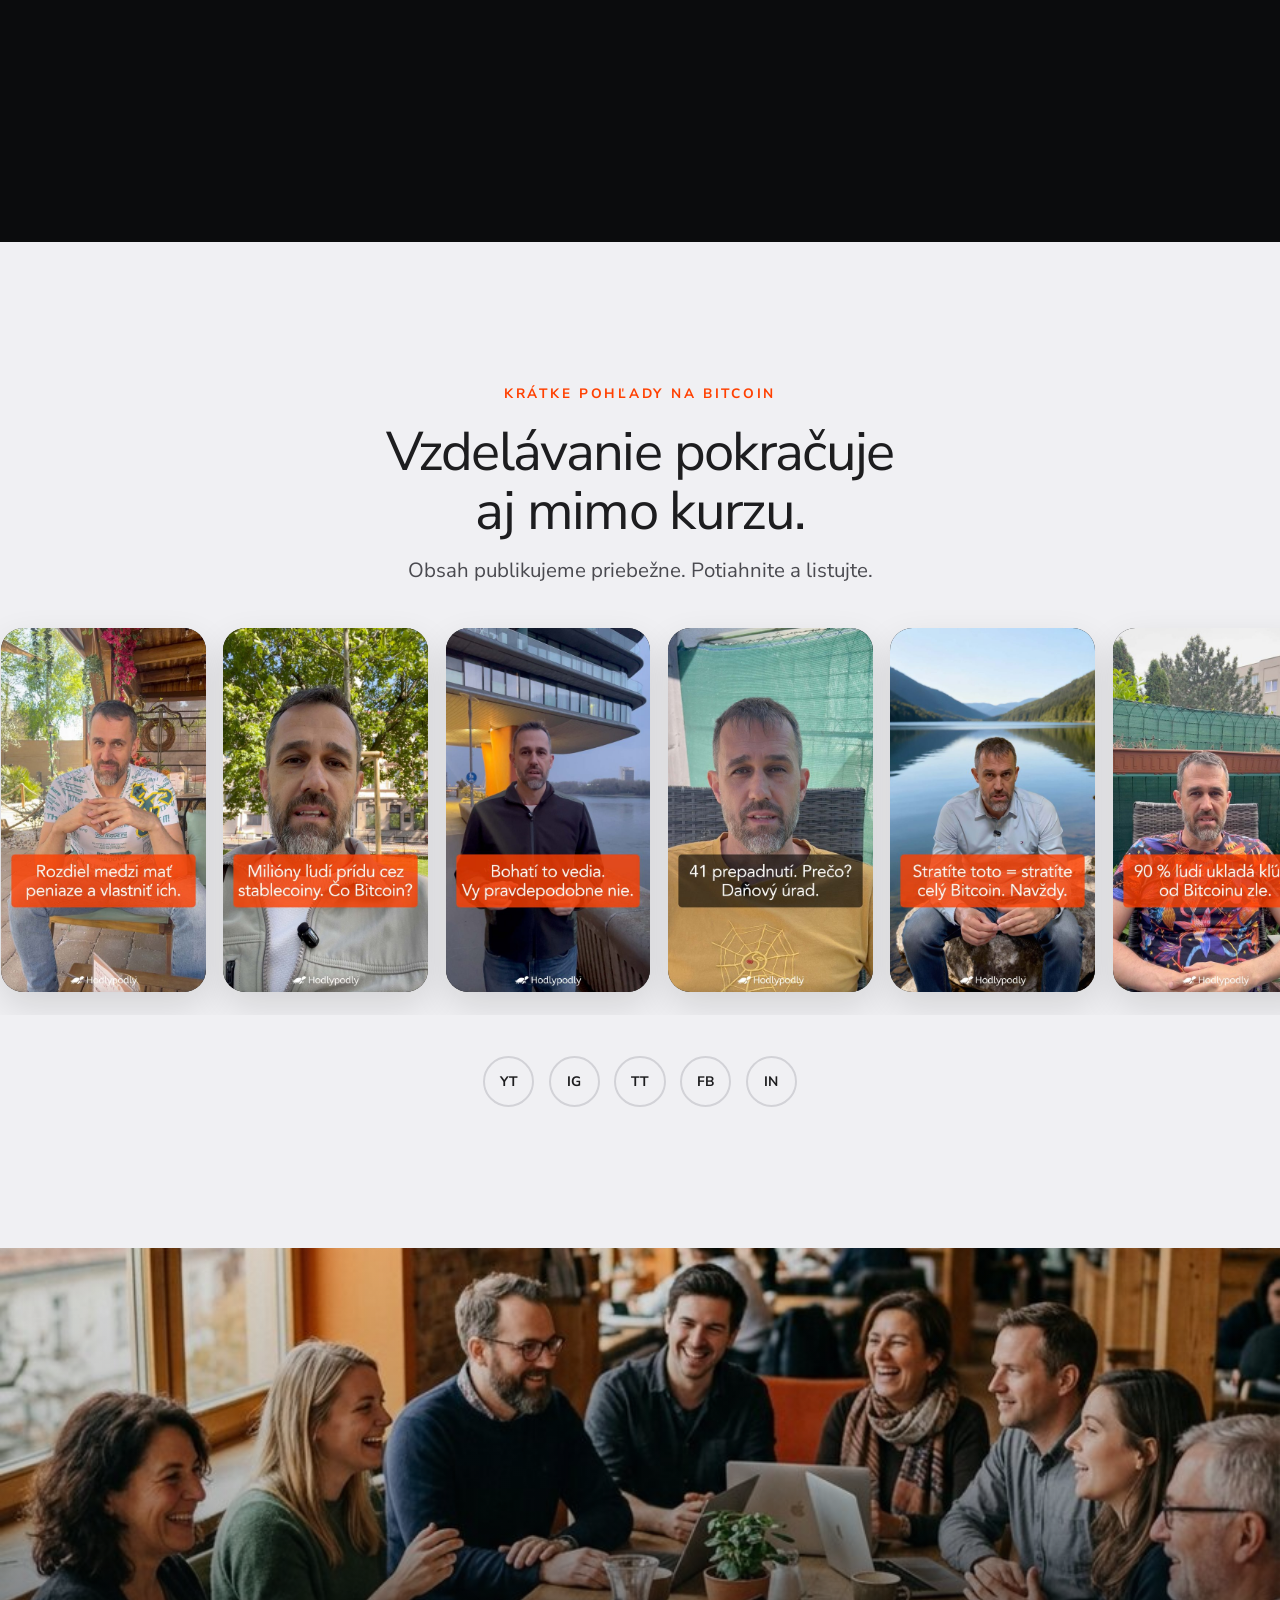
==== commit 40b776c2: "Nove ceny kurzu: 159 EUR s DPH v predpredaji (plna 239 s DPH), Webinar zdarma eyebrow ako tmava pilu" ====
--- a/index.html
+++ b/index.html
@@ -163,7 +163,7 @@
       <div class="tile-cap">
         <span class="teyebrow">Online kurz</span>
         <h3>Bitcoin od nuly</h3>
-        <p>Začnite bez chaosu a chýb. <span style="text-decoration:line-through">197 €</span> <b style="font-weight:700;font-size:1.2rem;color:var(--ink)">147 €</b></p>
+        <p>Začnite bez chaosu a chýb. <span style="text-decoration:line-through">239 €</span> <b style="font-weight:700;font-size:1.2rem;color:var(--ink)">159 €</b></p>
         <span class="t-link" style="color:var(--vermilion)">Viac o kurze</span>
       </div>
     </a>
@@ -266,8 +266,8 @@
       </div>
     </div>
     <div class="price-box">
-      <span class="price-old">197 €</span>
-      <div class="price-now">147 €</div>
+      <span class="price-old">239 €</span>
+      <div class="price-now">159 €</div><div class="price-vat">s DPH</div>
       <p class="price-dph">Ceny sú s DPH.</p>
       <a class="btn" href="#" data-modal-open="#orderBack" style="width:100%;justify-content:center">Kúpiť v predpredaji</a>
       <a class="btn btn-ghost" href="kurz.html" style="width:100%;justify-content:center;margin-top:.7rem">Viac o kurze</a>
@@ -499,7 +499,7 @@
       <input type="hidden" name="subject" value="Hodlypodly web - Objednávka kurzu &quot;Bitcoin od nuly&quot; - Form">
       <p style="display:none"><label>Nevypĺňajte: <input name="bot-field"></label></p>
       <h3>Kurz <span class="grad">Bitcoin od nuly</span><br>v predpredaji</h3>
-      <p class="mnote">Zvýhodnená cena <b>147 €</b> namiesto 197 €. Zašleme vám faktúru a prístup získate hneď po dokončení kurzu.</p>
+      <p class="mnote">Zvýhodnená predpredajová cena <b>159 € s DPH</b> namiesto plnej ceny 239 € s DPH. Zašleme vám faktúru a prístup získate hneď po dokončení kurzu.</p>
 
       <div class="mrow">
         <div>
@@ -518,7 +518,7 @@
       <label for="o-note">Fakturačné údaje alebo poznámka <span style="font-weight:400;color:var(--gray)">(nepovinné)</span></label>
       <textarea id="o-note" name="poznamka" placeholder="Ak chcete faktúru na firmu, uveďte údaje…" style="min-height:80px"></textarea>
 
-      <button class="btn" type="submit">Záväzne objednať za 147 €</button>
+      <button class="btn" type="submit">Záväzne objednať za 159 €</button>
       <p class="gdpr">Po odoslaní vám zašleme faktúru e-mailom. Prístup ku kurzu získate hneď po jeho dokončení. <a href="ochrana-osobnych-udajov.html" style="text-decoration:underline;text-underline-offset:2px">Ako spracúvame údaje</a></p>
     </form>
     <div class="success">
--- a/assets/style.css
+++ b/assets/style.css
@@ -576,7 +576,8 @@
 
 /* hlbsi gradient na kluc. dlazdici, nech je eyebrow citatelny */
 .tile--deep .shade{background:linear-gradient(to top,rgba(0,0,0,.9),rgba(0,0,0,.55) 42%,rgba(0,0,0,.12) 78%)}
-.tile--deep .teyebrow{color:#fff;opacity:1;text-shadow:0 1px 10px rgba(0,0,0,.6)}
+.tile--deep .teyebrow{color:#fff;opacity:1;background:rgba(8,10,12,.62);padding:.55em 1em;border-radius:999px;
+  backdrop-filter:blur(8px);-webkit-backdrop-filter:blur(8px);align-self:flex-start;display:inline-block;width:fit-content}
 
 /* ---------- cookie lišta ---------- */
 .cookiebar{position:fixed;left:1.2rem;bottom:1.2rem;z-index:70;max-width:420px;
@@ -591,30 +592,42 @@
 @media(max-width:560px){.cookiebar{left:.8rem;right:.8rem;bottom:.8rem;max-width:none}}
 
 /* ---------- consent manager ---------- */
-.consent{position:fixed;left:1.2rem;bottom:1.2rem;z-index:80;width:min(440px,calc(100vw - 1.6rem));
+.cmp{position:fixed;left:1.2rem;bottom:1.2rem;z-index:80;width:min(440px,calc(100vw - 1.6rem));
   background:#fff;border-radius:calc(var(--r)*.8);box-shadow:0 28px 72px rgba(0,0,0,.2);
   padding:1.4rem 1.5rem;display:flex;flex-direction:column;gap:1rem;
   animation:cookiein .5s cubic-bezier(.2,.7,.2,1)}
-.consent-txt{font-size:var(--fs-small);line-height:1.55;color:#4a4a50;margin:0}
-.consent-txt a{font-weight:700;text-decoration:underline;text-underline-offset:2px}
-.consent-txt a:hover{color:var(--vermilion)}
-.consent-btns{display:flex;gap:.6rem;flex-wrap:wrap;align-items:center}
-.consent-btns .btn{padding:.65em 1.3em;font-size:var(--fs-small)}
-.consent-more{background:none;border:none;font-family:var(--sans);font-size:var(--fs-small);
+.cmp-txt{font-size:var(--fs-small);line-height:1.55;color:#4a4a50;margin:0}
+.cmp-txt a{font-weight:700;text-decoration:underline;text-underline-offset:2px}
+.cmp-txt a:hover{color:var(--vermilion)}
+.cmp-btns{display:flex;gap:.6rem;flex-wrap:wrap;align-items:center}
+.cmp-btns .btn{padding:.65em 1.3em;font-size:var(--fs-small)}
+.cmp-more{background:none;border:none;font-family:var(--sans);font-size:var(--fs-small);
   font-weight:700;color:var(--gray);cursor:pointer;text-decoration:underline;text-underline-offset:2px;padding:.4em .2em}
-.consent-more:hover{color:var(--vermilion)}
-.consent-opts{display:flex;flex-direction:column;border-top:1px solid var(--hair);border-bottom:1px solid var(--hair)}
-.consent-row{display:flex;align-items:center;justify-content:space-between;gap:1rem;padding:.8rem 0;cursor:pointer}
-.consent-row+.consent-row{border-top:1px solid var(--hair)}
-.consent-row span{display:flex;flex-direction:column;gap:.15rem}
-.consent-row b{font-size:var(--fs-small);font-weight:700}
-.consent-row small{font-size:var(--fs-tiny);color:var(--gray);line-height:1.45}
-.consent-row input{position:absolute;opacity:0;pointer-events:none}
-.consent-sw{flex:0 0 2.9rem;height:1.7rem;border-radius:999px;background:#d5d5da;position:relative;transition:background .25s}
-.consent-sw::after{content:'';position:absolute;top:.17rem;left:.17rem;width:1.36rem;height:1.36rem;border-radius:50%;
+.cmp-more:hover{color:var(--vermilion)}
+.cmp-opts{display:flex;flex-direction:column;border-top:1px solid var(--hair);border-bottom:1px solid var(--hair)}
+.cmp-row{display:flex;align-items:center;justify-content:space-between;gap:1rem;padding:.8rem 0;cursor:pointer}
+.cmp-row+.cmp-row{border-top:1px solid var(--hair)}
+.cmp-row span{display:flex;flex-direction:column;gap:.15rem}
+.cmp-row b{font-size:var(--fs-small);font-weight:700}
+.cmp-row small{font-size:var(--fs-tiny);color:var(--gray);line-height:1.45}
+.cmp-row input{position:absolute;opacity:0;pointer-events:none}
+.cmp-sw{flex:0 0 2.9rem;height:1.7rem;border-radius:999px;background:#d5d5da;position:relative;transition:background .25s}
+.cmp-sw::after{content:'';position:absolute;top:.17rem;left:.17rem;width:1.36rem;height:1.36rem;border-radius:50%;
   background:#fff;box-shadow:0 2px 6px rgba(0,0,0,.2);transition:transform .25s}
-.consent-row input:checked+.consent-sw{background:var(--vermilion)}
-.consent-row input:checked+.consent-sw::after{transform:translateX(1.2rem)}
-.consent-row.is-locked{cursor:default}
-.consent-row.is-locked .consent-sw{background:#9a9aa0;opacity:.55}
-@media(max-width:560px){.consent{left:.8rem;bottom:.8rem}}
+.cmp-row input:checked+.cmp-sw{background:var(--vermilion)}
+.cmp-row input:checked+.cmp-sw::after{transform:translateX(1.2rem)}
+.cmp-row.is-locked{cursor:default}
+.cmp-row.is-locked .cmp-sw{background:#9a9aa0;opacity:.55}
+@media(max-width:560px){.cmp{left:.8rem;bottom:.8rem}}
+
+/* ---------- kurz: co ziskate ---------- */
+.gain-grid{display:grid;grid-template-columns:repeat(3,1fr);gap:1.2rem;margin-top:3.2rem;text-align:left}
+.gain{background:#fff;border-radius:var(--r);padding:1.9rem 1.7rem;box-shadow:0 10px 30px rgba(0,0,0,.05)}
+.gain-num{display:inline-block;font-size:var(--fs-tiny);font-weight:700;letter-spacing:.14em;color:var(--vermilion);
+  border:1.5px solid currentColor;border-radius:999px;padding:.35em .85em;margin-bottom:1rem}
+.gain h3{font-size:var(--fs-body);font-weight:700;letter-spacing:-.01em;margin-bottom:.5rem}
+.gain p{font-size:var(--fs-small);color:#4a4a50;line-height:1.6}
+@media(max-width:980px){.gain-grid{grid-template-columns:repeat(2,1fr)}}
+@media(max-width:640px){.gain-grid{grid-template-columns:1fr}}
+
+.price-vat{font-size:var(--fs-tiny);font-weight:700;letter-spacing:.12em;text-transform:uppercase;color:var(--gray);margin-top:.2rem}
